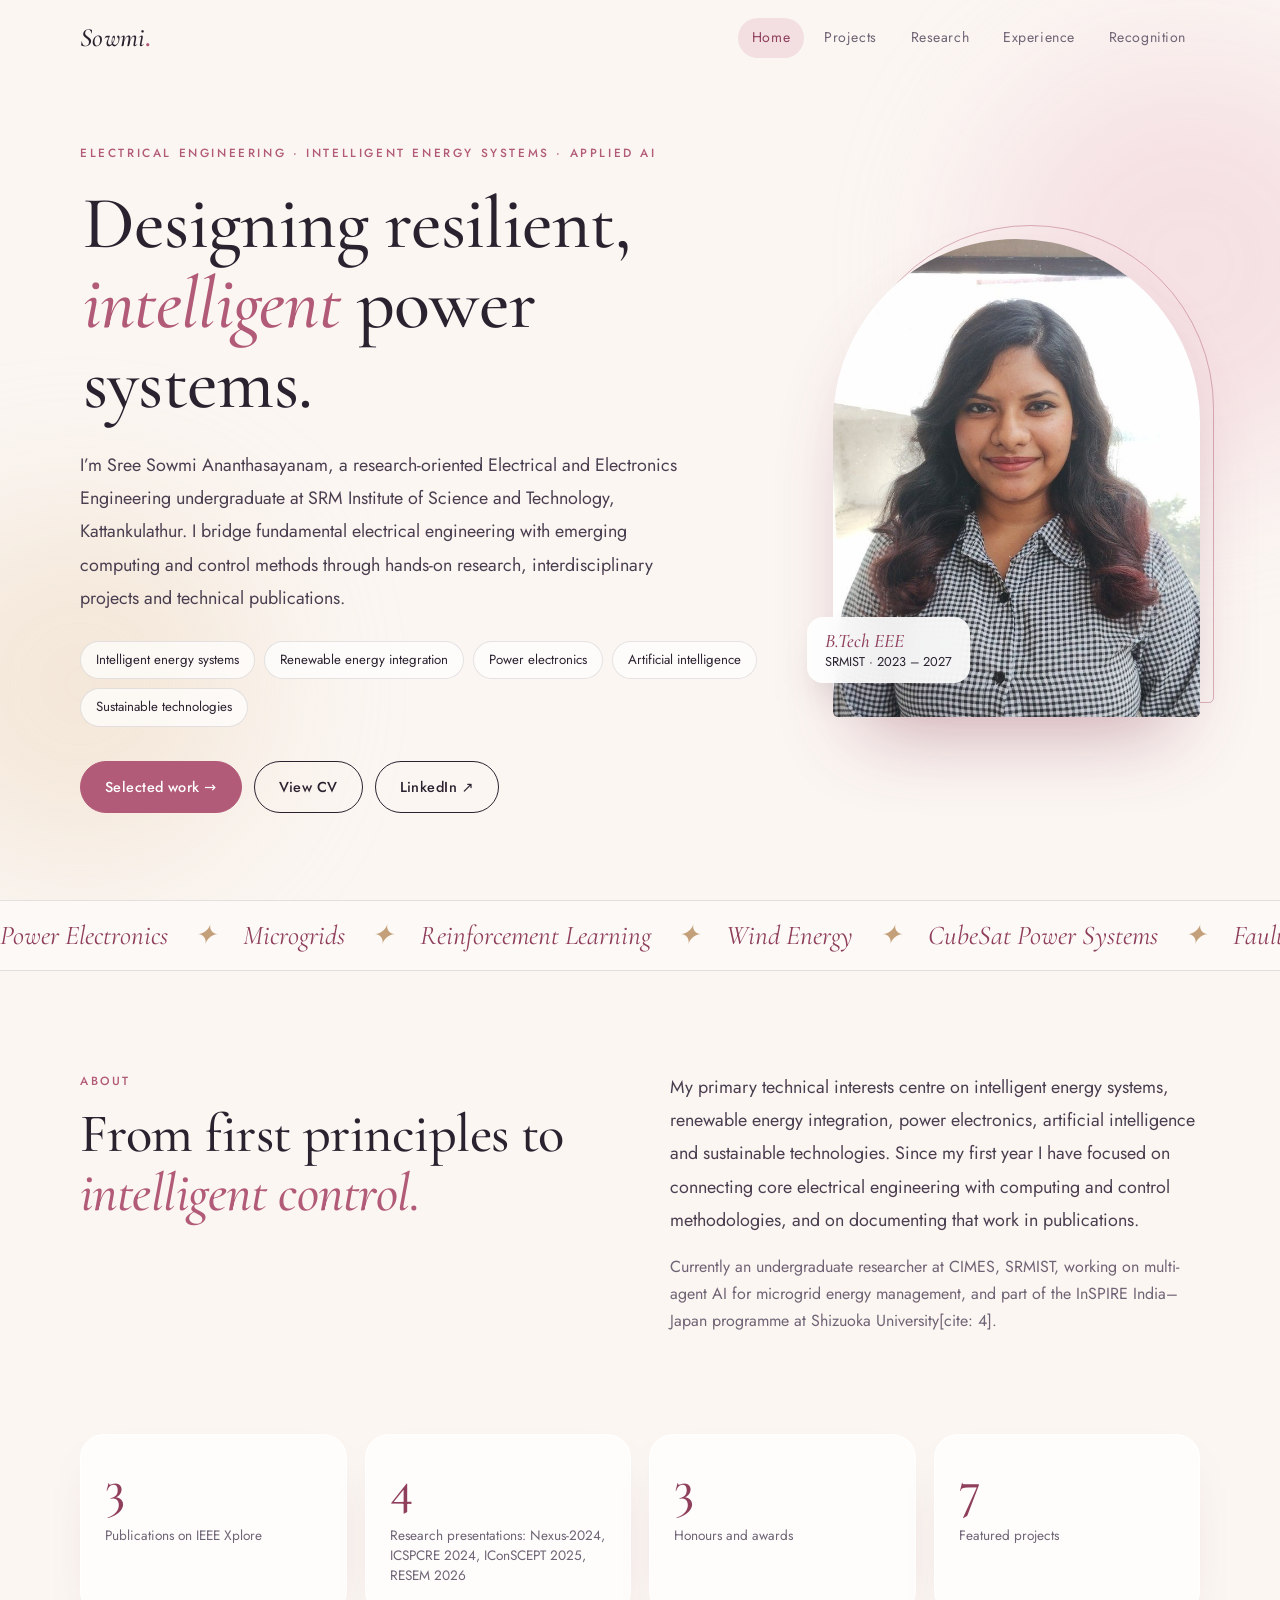
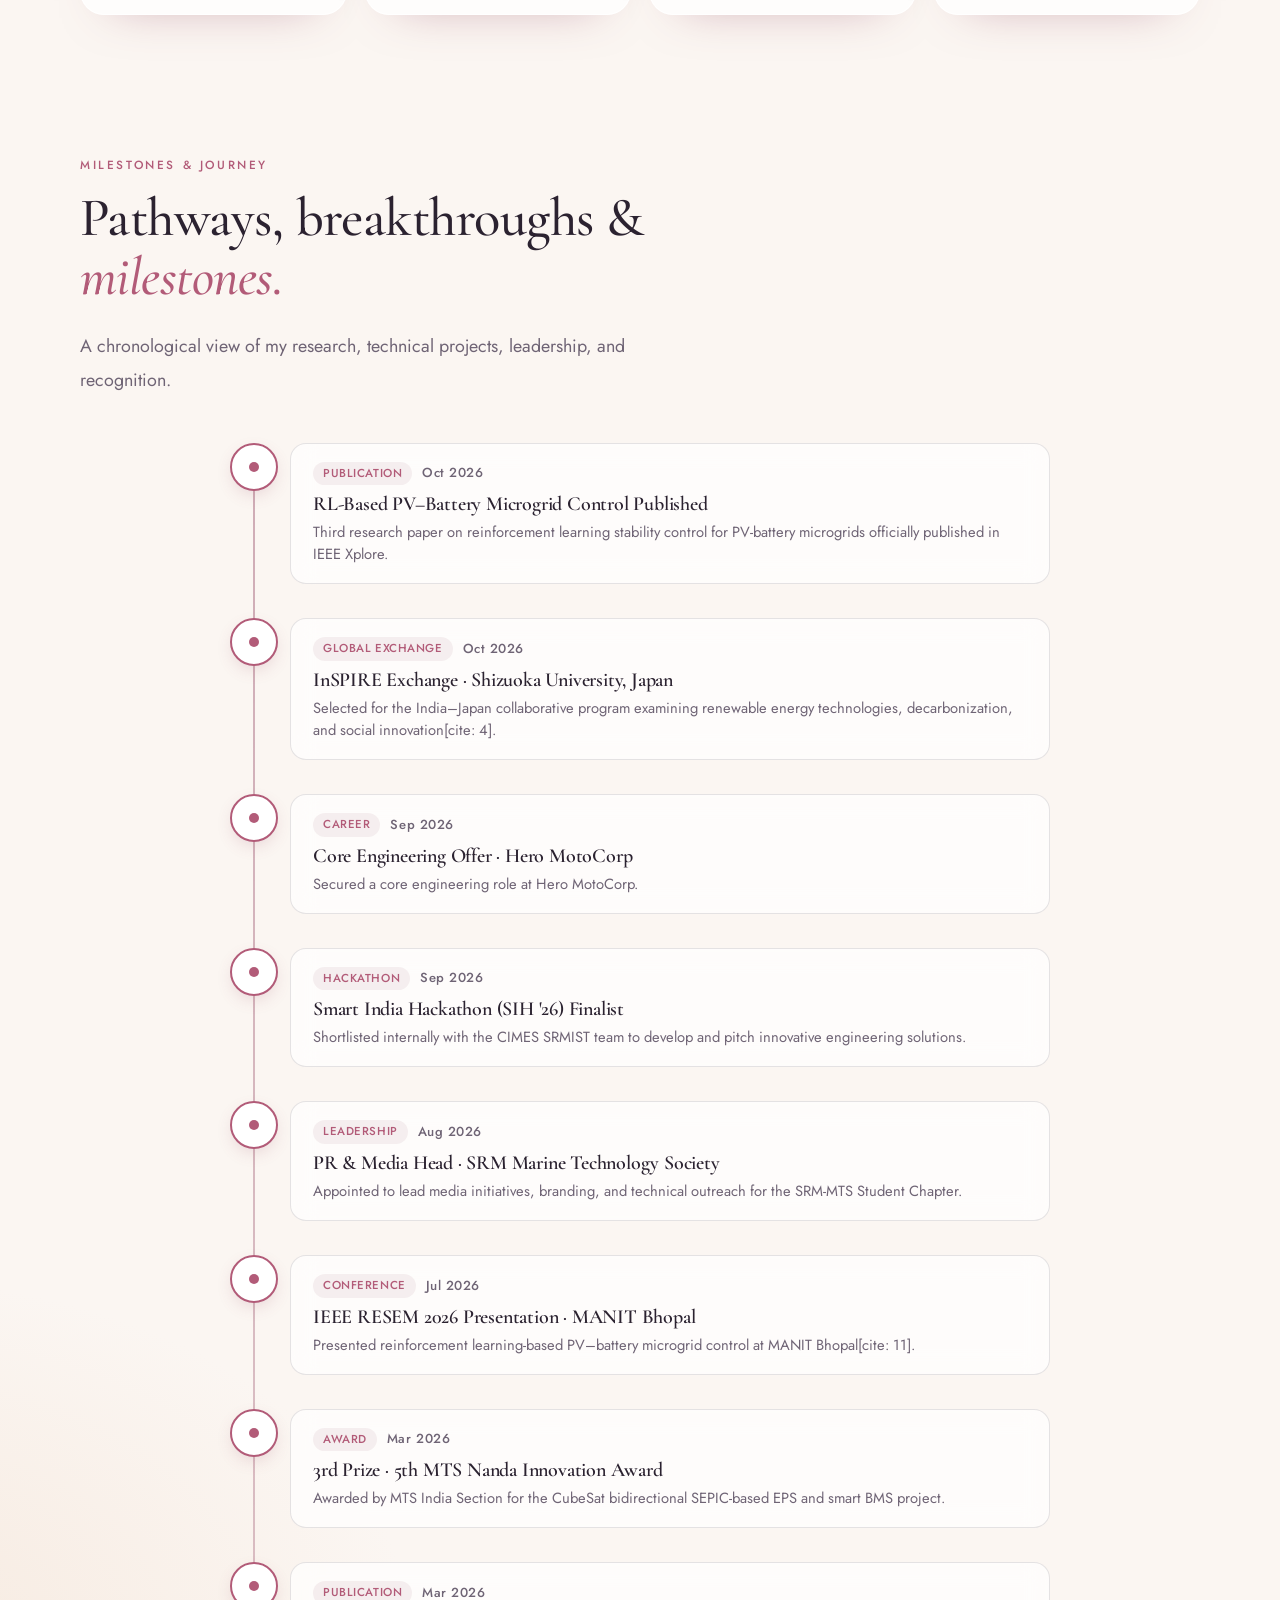
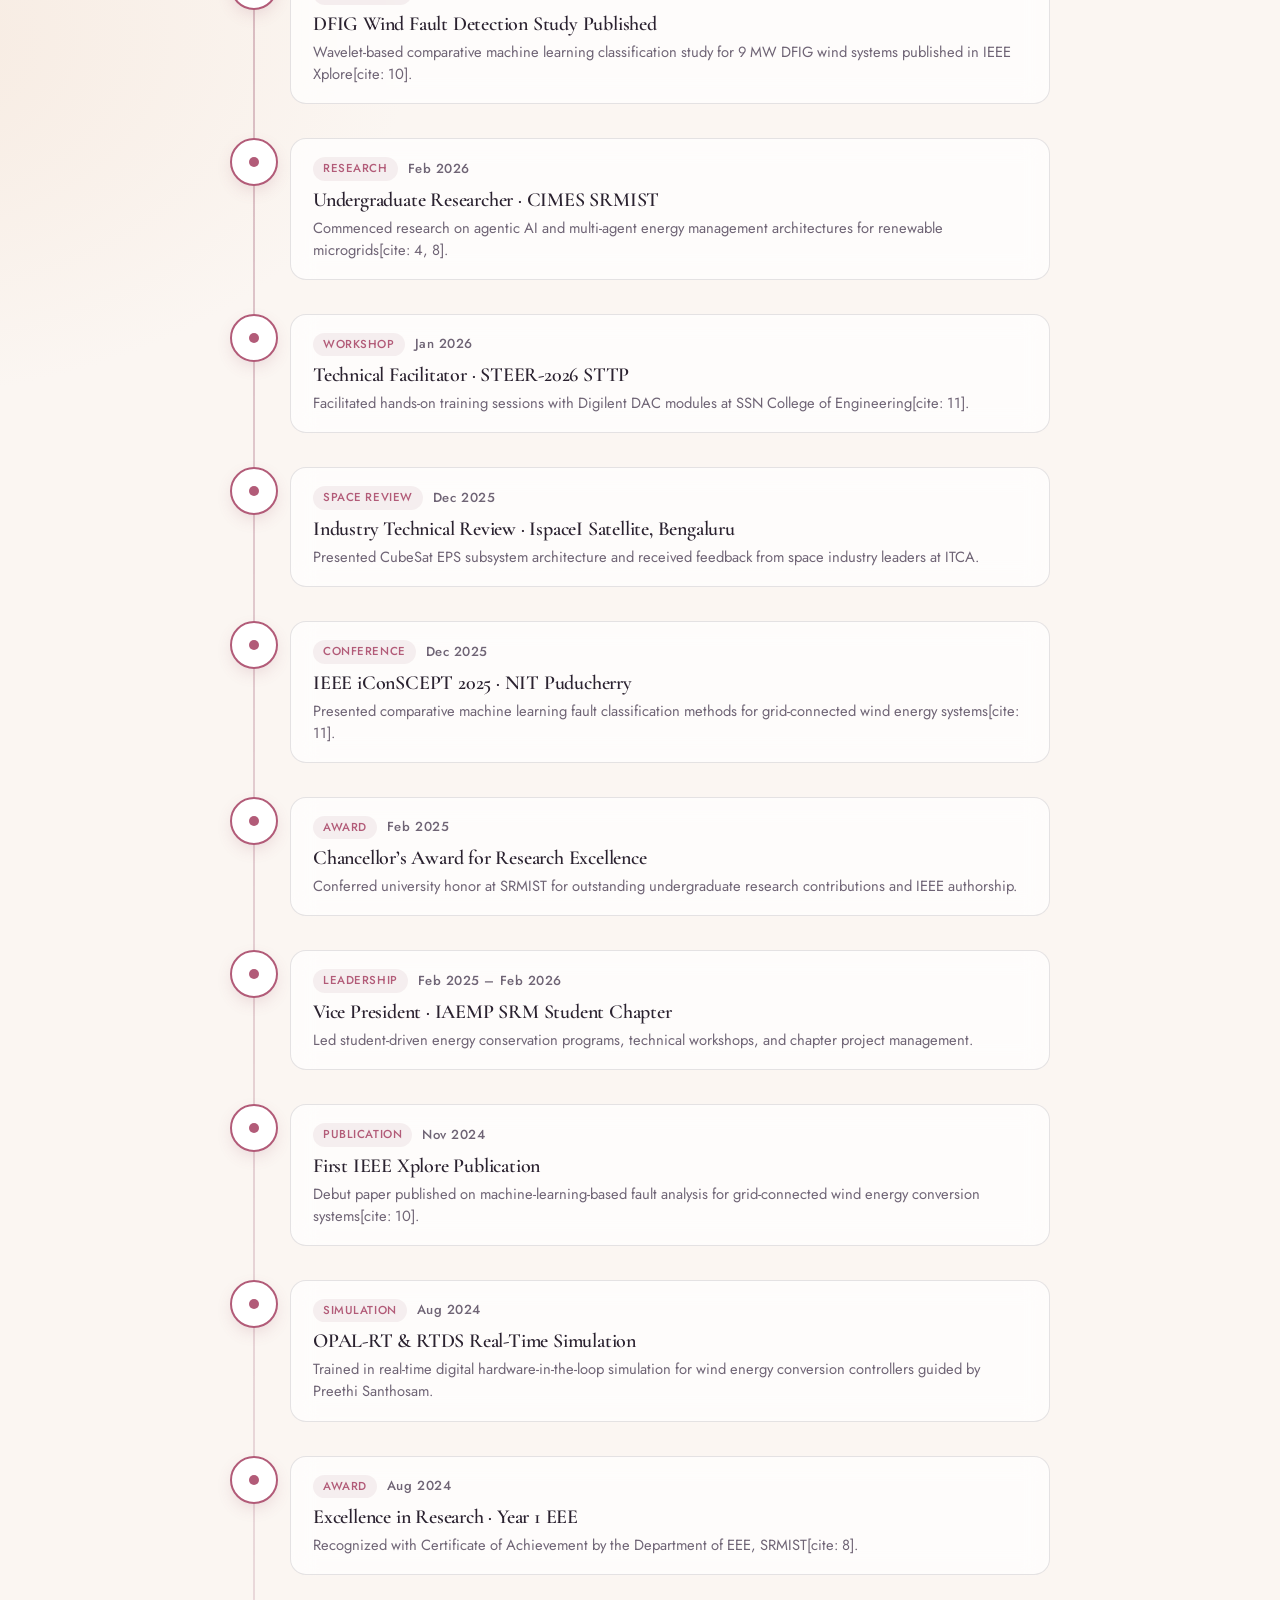
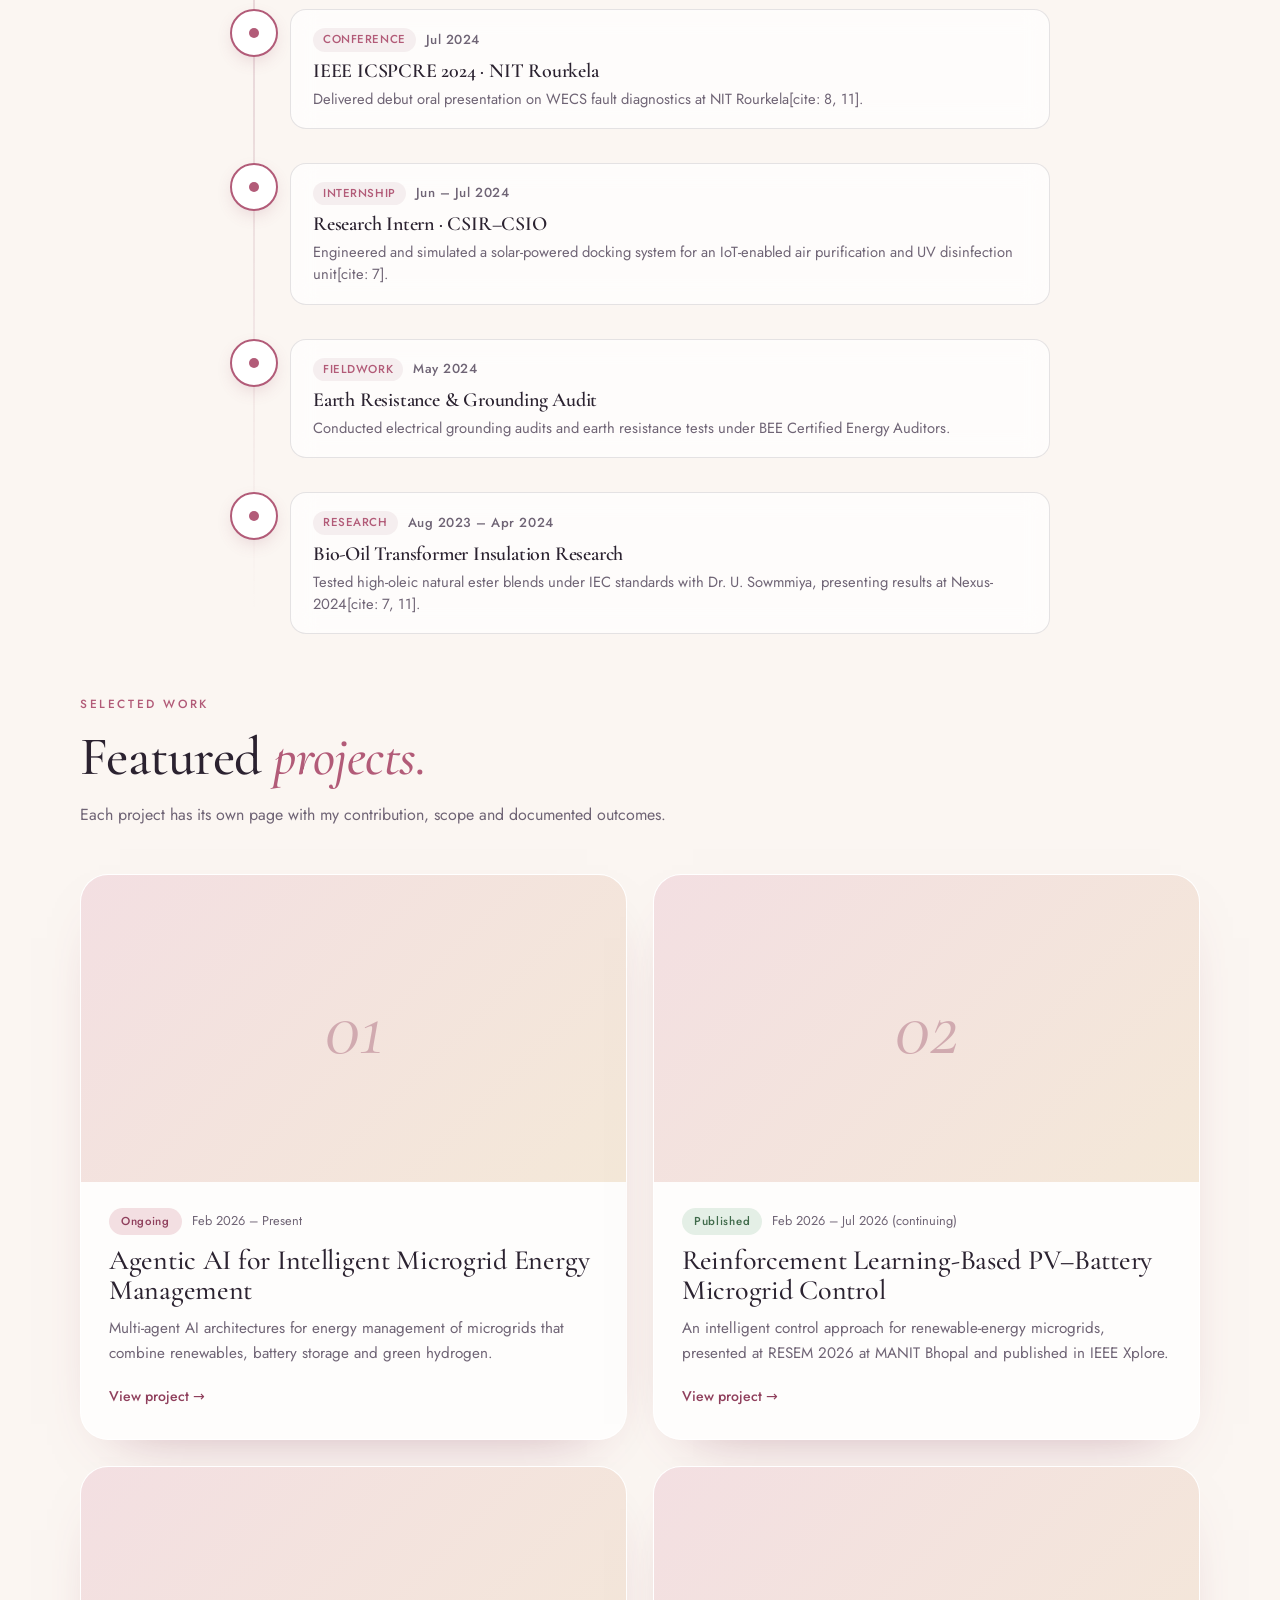
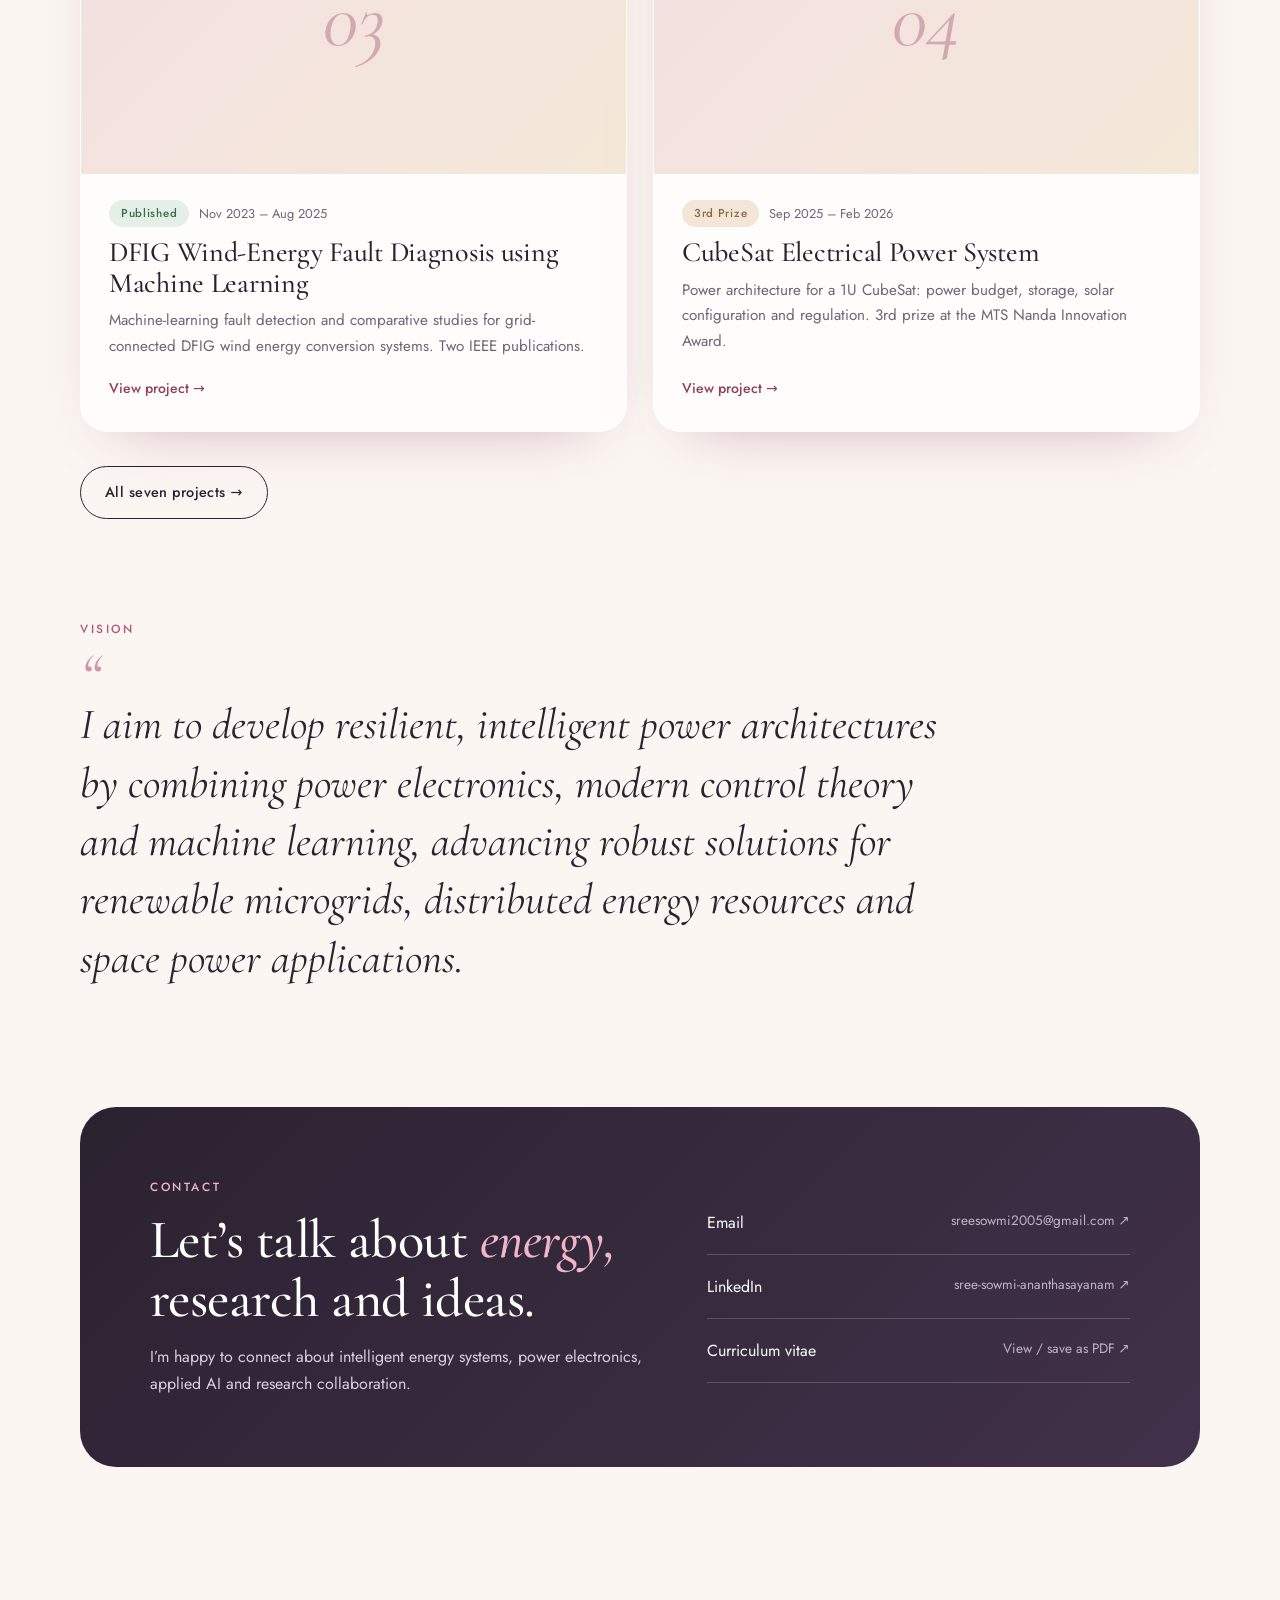
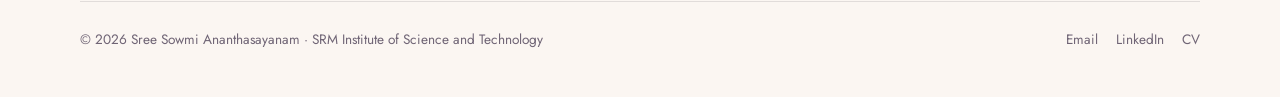
==== index.html @ de50b350 "Enhance index.html with updates and new section Updated the number of publications and added citatio" ====
<!DOCTYPE html>
<html lang="en">
<head>
<meta charset="UTF-8">
<meta name="viewport" content="width=device-width, initial-scale=1, viewport-fit=cover">
<title>Sree Sowmi Ananthasayanam | Electrical Engineering · Intelligent Energy Systems · Applied AI</title>
<meta name="description" content="Sree Sowmi Ananthasayanam — EEE undergraduate at SRMIST researching intelligent energy systems, power electronics, renewable microgrids and applied AI.">
<meta property="og:title" content="Sree Sowmi Ananthasayanam | Electrical Engineering · Intelligent Energy Systems · Applied AI">
<meta property="og:description" content="Sree Sowmi Ananthasayanam — EEE undergraduate at SRMIST researching intelligent energy systems, power electronics, renewable microgrids and applied AI.">
<meta property="og:type" content="website">
<meta name="theme-color" content="#fbf6f2">
<link rel="icon" href="data:image/svg+xml,%3Csvg xmlns='http://www.w3.org/2000/svg' viewBox='0 0 64 64'%3E%3Crect width='64' height='64' rx='32' fill='%23f3dfe2'/%3E%3Ctext x='32' y='43' font-family='Georgia,serif' font-style='italic' font-size='30' text-anchor='middle' fill='%238f3f5c'%3ESS%3C/text%3E%3C/svg%3E">
<link rel="preconnect" href="https://fonts.googleapis.com"><link rel="preconnect" href="https://fonts.gstatic.com" crossorigin>
<link rel="stylesheet" href="https://fonts.googleapis.com/css2?family=Cormorant+Garamond:ital,wght@0,400;0,500;0,600;1,400;1,500&family=Jost:wght@300;400;500&display=swap">
<link rel="stylesheet" href="assets/style.css">
<script>document.documentElement.classList.add('js');setTimeout(function(){document.documentElement.classList.add('ready')},2000);</script>
</head>
<body>
<a class="skip" href="#main">Skip to content</a>
<div class="curtain" aria-hidden="true"><span>S.S</span></div>
<div class="progress" aria-hidden="true"></div>
<div class="blobs" aria-hidden="true"><i></i><i></i></div>
<div class="glow" aria-hidden="true"></div>
<header class="site-header">
  <div class="wrap nav">
    <a class="brand" href="index.html" aria-label="Home">Sowmi<b>.</b></a>
    <button class="menu-btn" aria-expanded="false" aria-controls="menu">Menu</button>
    <nav class="menu" id="menu" aria-label="Main"><a href="index.html" aria-current="page">Home</a><a href="projects.html">Projects</a><a href="research.html">Research</a><a href="experience.html">Experience</a><a href="recognition.html">Recognition</a></nav>
  </div>
</header>
<main id="main">

<div class="wrap hero">
 <div>
  <div class="eyebrow reveal">Electrical Engineering · Intelligent Energy Systems · Applied AI</div>
  <h1 data-split>Designing resilient, <em>intelligent</em> power systems.</h1>
  <p class="lead reveal" style="--d:.9s">I’m Sree Sowmi Ananthasayanam, a research-oriented Electrical and Electronics Engineering undergraduate at SRM Institute of Science and Technology, Kattankulathur. I bridge fundamental electrical engineering with emerging computing and control methods through hands-on research, interdisciplinary projects and technical publications.</p>
  <div class="chips reveal" style="--d:1.05s"><span class="chip">Intelligent energy systems</span><span class="chip">Renewable energy integration</span><span class="chip">Power electronics</span><span class="chip">Artificial intelligence</span><span class="chip">Sustainable technologies</span></div>
  <div class="actions reveal" style="--d:1.2s">
   <a class="btn primary magnetic" href="projects.html">Selected work →</a>
   <a class="btn magnetic" href="cv.html">View CV</a>
   <a class="btn magnetic" href="https://www.linkedin.com/in/sree-sowmi-ananthasayanam" target="_blank" rel="noopener noreferrer">LinkedIn ↗</a>
  </div>
 </div>
 <div class="portrait-wrap reveal" style="--d:.5s">
  <div data-parallax="-0.04">
   <div class="portrait"><img src="images/profile.jpg" width="720" height="900" alt="Portrait of Sree Sowmi Ananthasayanam" onerror="this.style.display='none';this.nextElementSibling.style.display='grid'"><div class="fallback" aria-hidden="true">S.S</div></div>
   <div class="badge"><b>B.Tech EEE</b>SRMIST · 2023 – 2027</div>
  </div>
 </div>
</div>
<div class="marquee" aria-hidden="true"><div>Power Electronics<span>✦</span>Microgrids<span>✦</span>Reinforcement Learning<span>✦</span>Wind Energy<span>✦</span>CubeSat Power Systems<span>✦</span>Fault Diagnosis<span>✦</span>Renewable Integration<span>✦</span>Applied AI<span>✦</span>Power Electronics<span>✦</span>Microgrids<span>✦</span>Reinforcement Learning<span>✦</span>Wind Energy<span>✦</span>CubeSat Power Systems<span>✦</span>Fault Diagnosis<span>✦</span>Renewable Integration<span>✦</span>Applied AI<span>✦</span></div></div>

<section id="about"><div class="wrap">
 <div class="split">
  <div class="sec-head reveal" style="margin:0"><div class="eyebrow">About</div><h2>From first principles to <em>intelligent control.</em></h2></div>
  <div class="reveal" style="--d:.15s"><p class="lead" style="max-width:none">My primary technical interests centre on intelligent energy systems, renewable energy integration, power electronics, artificial intelligence and sustainable technologies. Since my first year I have focused on connecting core electrical engineering with computing and control methodologies, and on documenting that work in publications.</p>
  <p class="muted" style="margin-top:16px">Currently an undergraduate researcher at CIMES, SRMIST, working on multi-agent AI for microgrid energy management, and part of the InSPIRE India–Japan programme at Shizuoka University[cite: 4].</p></div>
 </div>
</div></section>

<section style="padding-top:0"><div class="wrap"><div class="stats reveal-group">
 <div class="stat reveal"><b data-count="3">3</b><span>Publications on IEEE Xplore</span></div>
 <div class="stat reveal"><b data-count="4">4</b><span>Research presentations: Nexus-2024, ICSPCRE 2024, IConSCEPT 2025, RESEM 2026</span></div>
 <div class="stat reveal"><b data-count="3">3</b><span>Honours and awards</span></div>
 <div class="stat reveal"><b data-count="7">7</b><span>Featured projects</span></div>
</div></div></section>

<!-- Journey Timeline Section -->
<section style="padding-top:40px; padding-bottom:60px;">
  <div class="wrap">
    <div class="sec-head reveal">
      <div class="eyebrow">Milestones &amp; Journey</div>
      <h2>Pathways, breakthroughs &amp; <em>milestones.</em></h2>
      <p class="lead" style="margin-top:10px; max-width:620px;">A chronological view of my research, technical projects, leadership, and recognition.</p>
    </div>

    <div class="timeline-stream reveal-group">

      <!-- Oct 2026 -->
      <div class="t-node reveal">
        <div class="t-bubble" aria-label="Milestone visual"><div class="t-dot"></div></div>
        <div class="t-card">
          <div class="t-top"><span class="t-tag">Publication</span><span class="t-date">Oct 2026</span></div>
          <h3 class="t-title">RL-Based PV–Battery Microgrid Control Published</h3>
          <p class="t-desc">Third research paper on reinforcement learning stability control for PV-battery microgrids officially published in IEEE Xplore.</p>
        </div>
      </div>

      <!-- Oct 2026 -->
      <div class="t-node reveal">
        <div class="t-bubble" aria-label="Milestone visual"><div class="t-dot"></div></div>
        <div class="t-card">
          <div class="t-top"><span class="t-tag">Global Exchange</span><span class="t-date">Oct 2026</span></div>
          <h3 class="t-title">InSPIRE Exchange · Shizuoka University, Japan</h3>
          <p class="t-desc">Selected for the India–Japan collaborative program examining renewable energy technologies, decarbonization, and social innovation[cite: 4].</p>
        </div>
      </div>

      <!-- Sep 2026 -->
      <div class="t-node reveal">
        <div class="t-bubble" aria-label="Milestone visual"><div class="t-dot"></div></div>
        <div class="t-card">
          <div class="t-top"><span class="t-tag">Career</span><span class="t-date">Sep 2026</span></div>
          <h3 class="t-title">Core Engineering Offer · Hero MotoCorp</h3>
          <p class="t-desc">Secured a core engineering role at Hero MotoCorp.</p>
        </div>
      </div>

      <!-- Sep 2026 -->
      <div class="t-node reveal">
        <div class="t-bubble" aria-label="Milestone visual"><div class="t-dot"></div></div>
        <div class="t-card">
          <div class="t-top"><span class="t-tag">Hackathon</span><span class="t-date">Sep 2026</span></div>
          <h3 class="t-title">Smart India Hackathon (SIH '26) Finalist</h3>
          <p class="t-desc">Shortlisted internally with the CIMES SRMIST team to develop and pitch innovative engineering solutions.</p>
        </div>
      </div>

      <!-- Aug 2026 -->
      <div class="t-node reveal">
        <div class="t-bubble" aria-label="Milestone visual"><div class="t-dot"></div></div>
        <div class="t-card">
          <div class="t-top"><span class="t-tag">Leadership</span><span class="t-date">Aug 2026</span></div>
          <h3 class="t-title">PR &amp; Media Head · SRM Marine Technology Society</h3>
          <p class="t-desc">Appointed to lead media initiatives, branding, and technical outreach for the SRM-MTS Student Chapter.</p>
        </div>
      </div>

      <!-- Jul 2026 -->
      <div class="t-node reveal">
        <div class="t-bubble" aria-label="Milestone visual"><div class="t-dot"></div></div>
        <div class="t-card">
          <div class="t-top"><span class="t-tag">Conference</span><span class="t-date">Jul 2026</span></div>
          <h3 class="t-title">IEEE RESEM 2026 Presentation · MANIT Bhopal</h3>
          <p class="t-desc">Presented reinforcement learning-based PV–battery microgrid control at MANIT Bhopal[cite: 11].</p>
        </div>
      </div>

      <!-- Mar 2026 -->
      <div class="t-node reveal">
        <div class="t-bubble" aria-label="Milestone visual"><div class="t-dot"></div></div>
        <div class="t-card">
          <div class="t-top"><span class="t-tag">Award</span><span class="t-date">Mar 2026</span></div>
          <h3 class="t-title">3rd Prize · 5th MTS Nanda Innovation Award</h3>
          <p class="t-desc">Awarded by MTS India Section for the CubeSat bidirectional SEPIC-based EPS and smart BMS project.</p>
        </div>
      </div>

      <!-- Mar 2026 -->
      <div class="t-node reveal">
        <div class="t-bubble" aria-label="Milestone visual"><div class="t-dot"></div></div>
        <div class="t-card">
          <div class="t-top"><span class="t-tag">Publication</span><span class="t-date">Mar 2026</span></div>
          <h3 class="t-title">DFIG Wind Fault Detection Study Published</h3>
          <p class="t-desc">Wavelet-based comparative machine learning classification study for 9 MW DFIG wind systems published in IEEE Xplore[cite: 10].</p>
        </div>
      </div>

      <!-- Feb 2026 -->
      <div class="t-node reveal">
        <div class="t-bubble" aria-label="Milestone visual"><div class="t-dot"></div></div>
        <div class="t-card">
          <div class="t-top"><span class="t-tag">Research</span><span class="t-date">Feb 2026</span></div>
          <h3 class="t-title">Undergraduate Researcher · CIMES SRMIST</h3>
          <p class="t-desc">Commenced research on agentic AI and multi-agent energy management architectures for renewable microgrids[cite: 4, 8].</p>
        </div>
      </div>

      <!-- Jan 2026 -->
      <div class="t-node reveal">
        <div class="t-bubble" aria-label="Milestone visual"><div class="t-dot"></div></div>
        <div class="t-card">
          <div class="t-top"><span class="t-tag">Workshop</span><span class="t-date">Jan 2026</span></div>
          <h3 class="t-title">Technical Facilitator · STEER-2026 STTP</h3>
          <p class="t-desc">Facilitated hands-on training sessions with Digilent DAC modules at SSN College of Engineering[cite: 11].</p>
        </div>
      </div>

      <!-- Dec 2025 -->
      <div class="t-node reveal">
        <div class="t-bubble" aria-label="Milestone visual"><div class="t-dot"></div></div>
        <div class="t-card">
          <div class="t-top"><span class="t-tag">Space Review</span><span class="t-date">Dec 2025</span></div>
          <h3 class="t-title">Industry Technical Review · IspaceI Satellite, Bengaluru</h3>
          <p class="t-desc">Presented CubeSat EPS subsystem architecture and received feedback from space industry leaders at ITCA.</p>
        </div>
      </div>

      <!-- Dec 2025 -->
      <div class="t-node reveal">
        <div class="t-bubble" aria-label="Milestone visual"><div class="t-dot"></div></div>
        <div class="t-card">
          <div class="t-top"><span class="t-tag">Conference</span><span class="t-date">Dec 2025</span></div>
          <h3 class="t-title">IEEE iConSCEPT 2025 · NIT Puducherry</h3>
          <p class="t-desc">Presented comparative machine learning fault classification methods for grid-connected wind energy systems[cite: 11].</p>
        </div>
      </div>

      <!-- Feb 2025 -->
      <div class="t-node reveal">
        <div class="t-bubble" aria-label="Milestone visual"><div class="t-dot"></div></div>
        <div class="t-card">
          <div class="t-top"><span class="t-tag">Award</span><span class="t-date">Feb 2025</span></div>
          <h3 class="t-title">Chancellor’s Award for Research Excellence</h3>
          <p class="t-desc">Conferred university honor at SRMIST for outstanding undergraduate research contributions and IEEE authorship.</p>
        </div>
      </div>

      <!-- Feb 2025 -->
      <div class="t-node reveal">
        <div class="t-bubble" aria-label="Milestone visual"><div class="t-dot"></div></div>
        <div class="t-card">
          <div class="t-top"><span class="t-tag">Leadership</span><span class="t-date">Feb 2025 – Feb 2026</span></div>
          <h3 class="t-title">Vice President · IAEMP SRM Student Chapter</h3>
          <p class="t-desc">Led student-driven energy conservation programs, technical workshops, and chapter project management.</p>
        </div>
      </div>

      <!-- Nov 2024 -->
      <div class="t-node reveal">
        <div class="t-bubble" aria-label="Milestone visual"><div class="t-dot"></div></div>
        <div class="t-card">
          <div class="t-top"><span class="t-tag">Publication</span><span class="t-date">Nov 2024</span></div>
          <h3 class="t-title">First IEEE Xplore Publication</h3>
          <p class="t-desc">Debut paper published on machine-learning-based fault analysis for grid-connected wind energy conversion systems[cite: 10].</p>
        </div>
      </div>

      <!-- Aug 2024 -->
      <div class="t-node reveal">
        <div class="t-bubble" aria-label="Milestone visual"><div class="t-dot"></div></div>
        <div class="t-card">
          <div class="t-top"><span class="t-tag">Simulation</span><span class="t-date">Aug 2024</span></div>
          <h3 class="t-title">OPAL-RT &amp; RTDS Real-Time Simulation</h3>
          <p class="t-desc">Trained in real-time digital hardware-in-the-loop simulation for wind energy conversion controllers guided by Preethi Santhosam.</p>
        </div>
      </div>

      <!-- Aug 2024 -->
      <div class="t-node reveal">
        <div class="t-bubble" aria-label="Milestone visual"><div class="t-dot"></div></div>
        <div class="t-card">
          <div class="t-top"><span class="t-tag">Award</span><span class="t-date">Aug 2024</span></div>
          <h3 class="t-title">Excellence in Research · Year 1 EEE</h3>
          <p class="t-desc">Recognized with Certificate of Achievement by the Department of EEE, SRMIST[cite: 8].</p>
        </div>
      </div>

      <!-- Jul 2024 -->
      <div class="t-node reveal">
        <div class="t-bubble" aria-label="Milestone visual"><div class="t-dot"></div></div>
        <div class="t-card">
          <div class="t-top"><span class="t-tag">Conference</span><span class="t-date">Jul 2024</span></div>
          <h3 class="t-title">IEEE ICSPCRE 2024 · NIT Rourkela</h3>
          <p class="t-desc">Delivered debut oral presentation on WECS fault diagnostics at NIT Rourkela[cite: 8, 11].</p>
        </div>
      </div>

      <!-- Jun - Jul 2024 -->
      <div class="t-node reveal">
        <div class="t-bubble" aria-label="Milestone visual"><div class="t-dot"></div></div>
        <div class="t-card">
          <div class="t-top"><span class="t-tag">Internship</span><span class="t-date">Jun – Jul 2024</span></div>
          <h3 class="t-title">Research Intern · CSIR–CSIO</h3>
          <p class="t-desc">Engineered and simulated a solar-powered docking system for an IoT-enabled air purification and UV disinfection unit[cite: 7].</p>
        </div>
      </div>

      <!-- May 2024 -->
      <div class="t-node reveal">
        <div class="t-bubble" aria-label="Milestone visual"><div class="t-dot"></div></div>
        <div class="t-card">
          <div class="t-top"><span class="t-tag">Fieldwork</span><span class="t-date">May 2024</span></div>
          <h3 class="t-title">Earth Resistance &amp; Grounding Audit</h3>
          <p class="t-desc">Conducted electrical grounding audits and earth resistance tests under BEE Certified Energy Auditors.</p>
        </div>
      </div>

      <!-- Aug 2023 -->
      <div class="t-node reveal">
        <div class="t-bubble" aria-label="Milestone visual"><div class="t-dot"></div></div>
        <div class="t-card">
          <div class="t-top"><span class="t-tag">Research</span><span class="t-date">Aug 2023 – Apr 2024</span></div>
          <h3 class="t-title">Bio-Oil Transformer Insulation Research</h3>
          <p class="t-desc">Tested high-oleic natural ester blends under IEC standards with Dr. U. Sowmmiya, presenting results at Nexus-2024[cite: 7, 11].</p>
        </div>
      </div>

    </div>
  </div>
</section>

<section style="padding-top:0"><div class="wrap">
 <div class="sec-head reveal"><div class="eyebrow">Selected work</div><h2>Featured <em>projects.</em></h2><p>Each project has its own page with my contribution, scope and documented outcomes.</p></div>
 <div class="pgrid reveal-group"><div class="reveal"><a class="pcard tilt" href="project-agentic-microgrid.html">
<div class="pthumb" data-thumb="agentic-microgrid"><span class="pnum">01</span></div>
<div class="pbody"><div class="pmeta"><span class="tag ">Ongoing</span><span>Feb 2026 – Present</span></div>
<h3>Agentic AI for Intelligent Microgrid Energy Management</h3><p>Multi-agent AI architectures for energy management of microgrids that combine renewables, battery storage and green hydrogen.</p><span class="more">View project →</span></div></a></div><div class="reveal"><a class="pcard tilt" href="project-rl-microgrid.html">
<div class="pthumb" data-thumb="rl-microgrid"><span class="pnum">02</span></div>
<div class="pbody"><div class="pmeta"><span class="tag ok">Published</span><span>Feb 2026 – Jul 2026 (continuing)</span></div>
<h3>Reinforcement Learning-Based PV–Battery Microgrid Control</h3><p>An intelligent control approach for renewable-energy microgrids, presented at RESEM 2026 at MANIT Bhopal and published in IEEE Xplore.</p><span class="more">View project →</span></div></a></div><div class="reveal"><a class="pcard tilt" href="project-dfig-fault-detection.html">
<div class="pthumb" data-thumb="dfig-fault-detection"><span class="pnum">03</span></div>
<div class="pbody"><div class="pmeta"><span class="tag ok">Published</span><span>Nov 2023 – Aug 2025</span></div>
<h3>DFIG Wind-Energy Fault Diagnosis using Machine Learning</h3><p>Machine-learning fault detection and comparative studies for grid-connected DFIG wind energy conversion systems. Two IEEE publications.</p><span class="more">View project →</span></div></a></div><div class="reveal"><a class="pcard tilt" href="project-cubesat-eps.html">
<div class="pthumb" data-thumb="cubesat-eps"><span class="pnum">04</span></div>
<div class="pbody"><div class="pmeta"><span class="tag gold">3rd Prize</span><span>Sep 2025 – Feb 2026</span></div>
<h3>CubeSat Electrical Power System</h3><p>Power architecture for a 1U CubeSat: power budget, storage, solar configuration and regulation. 3rd prize at the MTS Nanda Innovation Award.</p><span class="more">View project →</span></div></a></div></div>
 <div class="actions reveal"><a class="btn magnetic" href="projects.html">All seven projects →</a></div>
</div></section>

<section style="padding-top:0"><div class="wrap">
 <div class="eyebrow reveal" style="margin-bottom:18px">Vision</div>
 <p class="pull reveal">I aim to develop resilient, intelligent power architectures by combining power electronics, modern control theory and machine learning, advancing robust solutions for renewable microgrids, distributed energy resources and space power applications.</p>
</div></section>
<section id="contact" style="padding-top:20px"><div class="wrap"><div class="contact reveal">
<div><div class="eyebrow">Contact</div><h2 style="margin-top:14px">Let’s talk about <em>energy,</em> research and ideas.</h2><p>I’m happy to connect about intelligent energy systems, power electronics, applied AI and research collaboration.</p></div>
<div class="clinks"><a href="mailto:sreesowmi2005@gmail.com">Email <small>sreesowmi2005@gmail.com ↗</small></a><a href="https://www.linkedin.com/in/sree-sowmi-ananthasayanam" target="_blank" rel="noopener noreferrer">LinkedIn <small>sree-sowmi-ananthasayanam ↗</small></a><a href="cv.html">Curriculum vitae <small>View / save as PDF ↗</small></a></div>
</div></div></section>

</main>
<footer><div class="wrap"><span>© <span data-year>2026</span> Sree Sowmi Ananthasayanam · SRM Institute of Science and Technology</span><span><a href="mailto:sreesowmi2005@gmail.com">Email</a><a href="https://www.linkedin.com/in/sree-sowmi-ananthasayanam" target="_blank" rel="noopener noreferrer">LinkedIn</a><a href="cv.html">CV</a></span></div></footer>
<script src="assets/main.js" defer></script>
</body>
</html>
---- assets/style.css ----
/* Sree Sowmi Ananthasayanam — portfolio styles */
:root{
  --bg:#fbf6f2; --bg2:#f5e9e6; --ink:#2b2230; --muted:#6f6475; --rose:#b25b78; --rose-d:#8f3f5c;
  --blush:#f3dfe2; --gold:#c4a07a; --line:rgba(43,34,48,.12); --card:rgba(255,255,255,.74);
  --serif:"Cormorant Garamond",Georgia,"Times New Roman",serif;
  --sans:"Jost",ui-sans-serif,system-ui,-apple-system,"Segoe UI",sans-serif;
  --ease:cubic-bezier(.22,.8,.24,1);
}
*{box-sizing:border-box}
html{-webkit-text-size-adjust:100%}
html:not(.smooth){scroll-behavior:smooth}
html{scroll-padding-top:96px}
body{margin:0;background:var(--bg);color:var(--ink);font-family:var(--sans);font-weight:400;line-height:1.7;overflow-x:hidden;
  background-image:radial-gradient(1000px 600px at 90% -10%,rgba(243,223,226,.9),transparent 60%),radial-gradient(900px 600px at -10% 40%,rgba(246,233,222,.9),transparent 60%)}
img{max-width:100%;display:block}
a{color:inherit;text-decoration:none}
a:hover{color:var(--rose)}
:focus-visible{outline:2px solid var(--rose);outline-offset:3px;border-radius:4px}
::selection{background:var(--blush);color:var(--rose-d)}
.skip{position:absolute;left:-999px;top:8px;background:var(--ink);color:#fff;padding:8px 14px;z-index:100;border-radius:6px}
.skip:focus{left:8px;color:#fff}
.wrap{width:min(1120px,calc(100% - 48px));margin:0 auto;position:relative;z-index:2}

/* ambient layers */
.blobs{position:fixed;inset:0;z-index:0;pointer-events:none;overflow:hidden}
.blobs i{position:absolute;border-radius:50%;filter:blur(70px);opacity:.55;will-change:transform}
.blobs i:nth-child(1){width:420px;height:420px;background:#f1cfd8;top:6%;right:-120px}
.blobs i:nth-child(2){width:360px;height:360px;background:#efdcc6;bottom:4%;left:-100px}
.glow{position:fixed;left:0;top:0;width:420px;height:420px;margin:-210px 0 0 -210px;border-radius:50%;pointer-events:none;z-index:1;
  background:radial-gradient(circle,rgba(178,91,120,.13),transparent 65%);opacity:0;transition:opacity .6s;will-change:transform}
html.pointer .glow{opacity:1}
.progress{position:fixed;left:0;top:0;height:3px;width:100%;background:linear-gradient(90deg,var(--rose),var(--gold));transform:scaleX(0);transform-origin:left;z-index:60}
.curtain{position:fixed;inset:0;z-index:200;background:var(--blush);display:grid;place-items:center;opacity:0;pointer-events:none;transition:opacity .6s var(--ease)}
.curtain span{font:italic 500 3rem var(--serif);color:var(--rose-d);letter-spacing:.04em}
html.js:not(.ready) .curtain,html.leaving .curtain{opacity:1;pointer-events:all}

/* header */
.site-header{position:fixed;top:0;left:0;right:0;z-index:50;transition:transform .6s var(--ease),background .4s,box-shadow .4s}
.site-header.solid{background:rgba(251,246,242,.82);backdrop-filter:blur(16px);box-shadow:0 1px 0 var(--line)}
.site-header.hide{transform:translateY(-100%)}
.nav{height:76px;display:flex;align-items:center;justify-content:space-between;gap:24px}
.brand{font:italic 500 1.65rem var(--serif);letter-spacing:.01em}
.brand b{font-style:normal;color:var(--rose)}
.menu{display:flex;gap:6px}
.menu a{position:relative;padding:8px 14px;font-size:.88rem;letter-spacing:.04em;color:var(--muted);border-radius:999px;transition:color .3s,background .3s}
.menu a:hover{color:var(--rose-d);background:rgba(243,223,226,.6)}
.menu a[aria-current="page"]{color:var(--rose-d);background:var(--blush)}
.menu-btn{display:none;background:none;border:1px solid var(--line);border-radius:999px;padding:8px 16px;font:inherit;font-size:.85rem;color:var(--ink);cursor:pointer}

main{position:relative;z-index:2;padding-top:76px}

/* type */
.eyebrow{font-size:.74rem;letter-spacing:.22em;text-transform:uppercase;color:var(--rose);font-weight:500}
h1,h2,h3{font-family:var(--serif);font-weight:500;line-height:1.08;letter-spacing:-.01em;margin:0}
h1{font-size:clamp(2.7rem,5.8vw,4.8rem);word-spacing:-.07em}
h2{font-size:clamp(2.1rem,4.4vw,3.4rem)}
h3{font-size:1.6rem}
em{font-style:italic;color:var(--rose)}
p{margin:0}
.lead{font-size:1.12rem;color:#4a3f50;max-width:620px;line-height:1.85}
.muted{color:var(--muted)}
.w{display:inline-block;overflow:hidden;vertical-align:bottom;padding:0 .04em .14em;margin-bottom:-.14em}
.w>span{display:inline-block}
html.js .w>span{transform:translateY(112%);transition:transform 1.2s var(--ease);transition-delay:calc(var(--i)*80ms + .45s)}
html.ready .w>span{transform:none}

/* reveal */
html.js .reveal{opacity:0;transform:translateY(34px);transition:opacity 1.1s var(--ease),transform 1.1s var(--ease);transition-delay:var(--d,0s)}
html.js .reveal.in{opacity:1;transform:none}

/* buttons */
.btn{display:inline-flex;align-items:center;gap:8px;padding:13px 24px;border-radius:999px;border:1px solid var(--ink);font-size:.9rem;font-weight:500;letter-spacing:.03em;background:transparent;transition:background .35s,color .35s,border-color .35s,box-shadow .35s;cursor:pointer;font-family:inherit;color:var(--ink)}
.btn:hover{background:var(--ink);color:#fff}
.btn.primary{background:var(--rose);border-color:var(--rose);color:#fff}
.btn.primary:hover{background:var(--rose-d);border-color:var(--rose-d);box-shadow:0 10px 30px -10px rgba(143,63,92,.55)}
.actions{display:flex;flex-wrap:wrap;gap:12px;margin-top:34px}
.chips{display:flex;flex-wrap:wrap;gap:9px}
.chip{padding:7px 15px;border-radius:999px;background:rgba(255,255,255,.7);border:1px solid var(--line);font-size:.83rem;transition:background .3s,border-color .3s,transform .3s}
.chip:hover{background:var(--blush);border-color:rgba(178,91,120,.4);transform:translateY(-2px)}
.tag{display:inline-block;padding:4px 12px;border-radius:999px;background:var(--blush);color:var(--rose-d);font-size:.72rem;letter-spacing:.06em;font-weight:500}
.tag.gold{background:#f3e6d6;color:#8a6a45}
.tag.ok{background:#e4efe6;color:#3f6a4a}

/* hero */
.hero{display:grid;grid-template-columns:minmax(0,1.3fr) minmax(280px,.7fr);gap:70px;align-items:center;min-height:calc(100vh - 76px);padding:50px 0 70px}
.hero h1{margin:20px 0 26px}
.hero .chips{margin-top:26px}
.portrait-wrap{position:relative;justify-self:center;width:min(100%,380px)}
.portrait{position:relative;aspect-ratio:4/5.2;border-radius:999px 999px 28px 28px;overflow:hidden;background:var(--blush);box-shadow:0 40px 80px -30px rgba(143,63,92,.45)}
.portrait img{width:100%;height:100%;object-fit:cover;object-position:center 28%;transform:scale(1.06);transition:transform 1.4s var(--ease)}
.portrait-wrap:hover .portrait img{transform:scale(1.0)}
.portrait-wrap:before{content:"";position:absolute;inset:-14px -14px 14px 14px;border:1px solid var(--rose);border-radius:999px 999px 28px 28px;opacity:.45;transition:transform .8s var(--ease)}
.portrait-wrap:hover:before{transform:translate(-8px,8px)}
.fallback{display:none;position:absolute;inset:0;place-items:center;font:italic 4rem var(--serif);color:var(--rose-d)}
.badge{position:absolute;left:-26px;bottom:34px;background:rgba(255,255,255,.9);backdrop-filter:blur(10px);border-radius:16px;padding:12px 18px;font-size:.8rem;box-shadow:0 18px 40px -20px rgba(43,34,48,.35);line-height:1.4}
.badge b{display:block;font:italic 500 1.2rem var(--serif);color:var(--rose-d)}
.scroll-hint{position:absolute;left:50%;bottom:18px;font-size:.7rem;letter-spacing:.24em;text-transform:uppercase;color:var(--muted);transform:translateX(-50%)}

/* marquee */
.marquee{border-block:1px solid var(--line);overflow:hidden;white-space:nowrap;padding:18px 0;position:relative;z-index:2;background:rgba(255,255,255,.4)}
.marquee div{display:inline-block;animation:slide 38s linear infinite;font:italic 400 1.7rem var(--serif);color:var(--rose-d)}
.marquee span{margin:0 26px;color:var(--gold)}
@keyframes slide{to{transform:translateX(-50%)}}

/* sections */
section{padding:100px 0}
.sec-head{display:flex;flex-direction:column;gap:14px;margin-bottom:46px;max-width:760px}
.sec-head p{color:var(--muted)}
.page-hero{padding:90px 0 40px}
.page-hero h1{margin:16px 0 20px;font-size:clamp(2.6rem,5.6vw,4.6rem)}
.stats{display:grid;grid-template-columns:repeat(4,1fr);gap:18px}
.stat{padding:28px 24px;border-radius:24px;background:var(--card);border:1px solid rgba(255,255,255,.9);box-shadow:0 20px 50px -34px rgba(143,63,92,.5)}
.stat b{display:block;font:500 3.2rem/1 var(--serif);color:var(--rose-d)}
.stat span{display:block;margin-top:10px;font-size:.85rem;color:var(--muted);line-height:1.5}
.pull{font:italic 400 clamp(1.7rem,3.4vw,2.7rem)/1.35 var(--serif);max-width:900px;color:var(--ink)}
.pull:before{content:"“";display:block;font-size:4rem;line-height:.6;color:var(--rose);opacity:.6}
.split{display:grid;grid-template-columns:1fr 1fr;gap:60px;align-items:start}

/* cards */
.card{background:var(--card);border:1px solid rgba(255,255,255,.9);border-radius:26px;padding:30px;box-shadow:0 24px 60px -40px rgba(143,63,92,.5);transition:transform .5s var(--ease),box-shadow .5s}
.card:hover{transform:translateY(-4px);box-shadow:0 30px 70px -36px rgba(143,63,92,.6)}
.card h3{margin:12px 0 10px}
.card p,.card li{color:var(--muted);font-size:.95rem}
.card ul{margin:12px 0 0;padding-left:18px}
.card li{margin:5px 0}
.grid2{display:grid;grid-template-columns:repeat(2,1fr);gap:22px}
.grid3{display:grid;grid-template-columns:repeat(3,1fr);gap:22px}
.mini{font-size:.7rem;letter-spacing:.18em;text-transform:uppercase;color:var(--rose);font-weight:500}
.meta{font-size:.82rem;color:var(--muted)}
.links{display:flex;flex-wrap:wrap;gap:10px;margin-top:18px}
.links a{font-size:.85rem;border-bottom:1px solid rgba(178,91,120,.45);padding-bottom:2px;color:var(--rose-d)}
.links a:hover{color:var(--ink);border-color:var(--ink)}

/* project cards */
.pgrid{display:grid;grid-template-columns:repeat(2,1fr);gap:26px}
.pcard{display:flex;flex-direction:column;height:100%;border-radius:28px;overflow:hidden;background:var(--card);border:1px solid rgba(255,255,255,.9);box-shadow:0 24px 60px -40px rgba(143,63,92,.55);transform-style:preserve-3d;transition:transform .35s var(--ease),box-shadow .5s;position:relative}
.pcard:hover{box-shadow:0 36px 80px -36px rgba(143,63,92,.7);color:inherit}
.pcard:after{content:"";position:absolute;inset:0;pointer-events:none;background:radial-gradient(260px circle at var(--mx,50%) var(--my,0%),rgba(255,255,255,.55),transparent 60%);opacity:0;transition:opacity .4s}
.pcard:hover:after{opacity:1}
.pthumb{position:relative;aspect-ratio:16/9;background:linear-gradient(135deg,#f3dfe2,#f4e8d8);overflow:hidden;display:grid;place-items:center}
.pthumb img{position:absolute;inset:0;width:100%;height:100%;object-fit:cover;transition:transform 1.2s var(--ease)}
.pcard:hover .pthumb img{transform:scale(1.06)}
.pnum{font:italic 400 5rem/1 var(--serif);color:rgba(143,63,92,.35)}
.pthumb.has-img .pnum{display:none}
.pbody{padding:26px 28px 30px;display:flex;flex-direction:column;gap:10px;flex:1}
.pmeta{display:flex;flex-wrap:wrap;gap:10px;align-items:center;font-size:.8rem;color:var(--muted)}
.pbody h3{font-size:1.75rem}
.pbody p{color:var(--muted);font-size:.95rem}
.more{margin-top:auto;padding-top:8px;color:var(--rose-d);font-size:.88rem;font-weight:500;transition:letter-spacing .4s}
.pcard:hover .more{letter-spacing:.06em}

/* project page */
.crumb{font-size:.85rem;color:var(--muted);display:inline-flex;gap:8px;align-items:center}
.proj-hero{padding:80px 0 30px}
.proj-hero h1{font-size:clamp(2.4rem,5.4vw,4.4rem);margin:18px 0 20px;max-width:900px}
.proj-grid{display:grid;grid-template-columns:minmax(0,1fr) 320px;gap:60px;align-items:start;padding:30px 0 60px}
.prose h2{font-size:2rem;margin:46px 0 14px}
.prose h2:first-child{margin-top:0}
.prose p{color:#4a3f50;max-width:660px;margin-bottom:12px}
.prose ul{padding:0;margin:0;list-style:none;max-width:660px}
.prose li{position:relative;padding:12px 0 12px 28px;border-bottom:1px solid var(--line);color:#4a3f50}
.prose li:before{content:"";position:absolute;left:4px;top:1.2em;width:8px;height:8px;border-radius:50%;background:var(--rose);opacity:.7}
.facts{position:sticky;top:100px;padding:28px;border-radius:26px;background:var(--card);border:1px solid rgba(255,255,255,.9);box-shadow:0 24px 60px -40px rgba(143,63,92,.5);display:grid;gap:18px}
.facts div b{display:block;font-size:.68rem;letter-spacing:.18em;text-transform:uppercase;color:var(--rose);font-weight:500;margin-bottom:4px}
.facts div span,.facts div a{font-size:.93rem}
.gallery{display:grid;grid-template-columns:repeat(auto-fill,minmax(260px,1fr));gap:16px;margin-top:10px}
.gallery figure{margin:0;border-radius:20px;overflow:hidden;cursor:zoom-in;background:var(--blush);aspect-ratio:4/3}
.gallery img{width:100%;height:100%;object-fit:cover;transition:transform 1s var(--ease)}
.gallery figure:hover img{transform:scale(1.07)}
.lightbox{position:fixed;inset:0;z-index:150;background:rgba(43,34,48,.88);display:grid;place-items:center;padding:30px;cursor:zoom-out;opacity:0;pointer-events:none;transition:opacity .4s}
.lightbox.open{opacity:1;pointer-events:all}
.lightbox img{max-height:88vh;max-width:92vw;border-radius:14px}
.pager{display:grid;grid-template-columns:1fr 1fr;gap:22px;padding:30px 0 100px}
.pager a{padding:28px;border-radius:24px;background:var(--card);border:1px solid rgba(255,255,255,.9);display:flex;flex-direction:column;gap:6px;transition:transform .5s var(--ease),background .3s}
.pager a:hover{transform:translateY(-4px);background:var(--blush);color:inherit}
.pager a:last-child{text-align:right}
.pager small{font-size:.7rem;letter-spacing:.18em;text-transform:uppercase;color:var(--rose)}
.pager span{font:500 1.5rem/1.2 var(--serif)}

/* timeline */
.tl{position:relative;padding-left:44px}
.tl:before,.tl:after{content:"";position:absolute;left:11px;top:6px;bottom:6px;width:2px;background:var(--line)}
.tl:after{background:linear-gradient(var(--rose),var(--gold));transform:scaleY(var(--p,0));transform-origin:top}
.tl-item{position:relative;margin-bottom:26px}
.tl-item:before{content:"";position:absolute;left:-41px;top:34px;width:12px;height:12px;border-radius:50%;background:var(--bg);border:2px solid var(--rose)}
.tl-item.in:before{background:var(--rose)}
.tl-item .roles{display:grid;gap:4px;margin:8px 0 6px}
.tl-item .roles div{display:flex;justify-content:space-between;gap:16px;font-size:.88rem;color:var(--muted);border-bottom:1px dashed var(--line);padding:3px 0}
.tl-item .roles b{color:var(--ink);font-weight:500}
.group-label{font:italic 500 2rem var(--serif);margin:56px 0 24px;color:var(--rose-d)}
.group-label:first-child{margin-top:0}

/* contact + footer */
.contact{background:linear-gradient(135deg,#2b2230,#41314a);color:#fff;border-radius:36px;padding:clamp(34px,6vw,70px);display:grid;grid-template-columns:1.1fr .9fr;gap:40px}
.contact h2{color:#fff}
.contact em{color:#f0b6c8}
.contact p{color:#d9cfdd;margin-top:14px}
.contact .eyebrow{color:#f0b6c8}
.clinks{display:flex;flex-direction:column;justify-content:center}
.clinks a{display:flex;justify-content:space-between;gap:14px;padding:18px 0;border-bottom:1px solid rgba(255,255,255,.18);transition:padding .4s var(--ease),color .3s}
.clinks a:hover{padding-left:12px;color:#f0b6c8}
.clinks small{color:#bfb2c6;font-size:.85rem}
footer{position:relative;z-index:2;padding:34px 0 46px;color:var(--muted);font-size:.85rem}
footer .wrap{display:flex;justify-content:space-between;gap:20px;flex-wrap:wrap;border-top:1px solid var(--line);padding-top:26px}
footer a{margin-left:18px}

/* mobile */
@media (max-width:900px){
  .hero{grid-template-columns:1fr;gap:50px;min-height:0;padding-top:30px}
  .portrait-wrap{width:min(78%,320px)}
  .badge{left:-8px}
  .scroll-hint{display:none}
  .stats{grid-template-columns:repeat(2,1fr)}
  .split,.grid2,.grid3,.pgrid,.contact,.proj-grid,.pager{grid-template-columns:1fr}
  .facts{position:static}
  section{padding:70px 0}
  .menu-btn{display:block}
  .menu{position:fixed;inset:76px 0 auto 0;flex-direction:column;background:rgba(251,246,242,.97);backdrop-filter:blur(16px);padding:14px 24px 24px;gap:2px;transform:translateY(-130%);transition:transform .6s var(--ease);border-bottom:1px solid var(--line)}
  .menu.open{transform:none}
  .menu a{padding:14px 16px;font-size:1rem}
  .pager a:last-child{text-align:left}
}
@media (prefers-reduced-motion:reduce){
  *,*:before,*:after{animation:none!important;transition-duration:.01ms!important;transition-delay:0s!important}
  html.js .reveal,html.js .w>span{opacity:1;transform:none}
}
@media print{
  .site-header,.blobs,.glow,.progress,.curtain,.marquee,footer,.no-print{display:none!important}
  body{background:#fff}
}
/* --- Milestone Journey Timeline --- */
.timeline-stream {
  position: relative;
  max-width: 820px;
  margin: 40px auto 0;
  padding-left: 60px;
}

.timeline-stream::before {
  content: "";
  position: absolute;
  top: 15px;
  bottom: 20px;
  left: 23px;
  width: 2px;
  background: linear-gradient(180deg, rgba(143,63,92,0.4) 0%, rgba(143,63,92,0.15) 85%, transparent 100%);
}

.t-node {
  position: relative;
  margin-bottom: 34px;
}

.t-node:last-child {
  margin-bottom: 0;
}

/* Circular bubble on the line */
.t-bubble {
  position: absolute;
  left: -60px;
  top: 0;
  width: 48px;
  height: 48px;
  border-radius: 50%;
  background: var(--card-bg, #ffffff);
  border: 2px solid var(--rose, #8f3f5c);
  box-shadow: 0 6px 18px -4px rgba(143,63,92,0.2);
  display: flex;
  align-items: center;
  justify-content: center;
  overflow: hidden;
  z-index: 2;
  transition: transform 0.3s ease, box-shadow 0.3s ease;
}

.t-node:hover .t-bubble {
  transform: scale(1.1);
  box-shadow: 0 8px 24px -4px rgba(143,63,92,0.35);
}

.t-bubble img {
  width: 100%;
  height: 100%;
  object-fit: cover;
  display: block;
}

.t-bubble .t-dot {
  width: 10px;
  height: 10px;
  border-radius: 50%;
  background: var(--rose, #8f3f5c);
}

/* Card containing the date & one-liner */
.t-card {
  background: var(--card-bg, rgba(255, 255, 255, 0.7));
  backdrop-filter: blur(12px);
  border: 1px solid var(--line, #e8dfd8);
  border-radius: 16px;
  padding: 18px 22px;
  transition: transform 0.25s ease, border-color 0.25s ease;
}

.t-card:hover {
  transform: translateX(4px);
  border-color: rgba(143,63,92,0.3);
}

.t-top {
  display: flex;
  align-items: center;
  gap: 10px;
  margin-bottom: 6px;
  font-family: 'Jost', sans-serif;
  font-size: 0.82rem;
}

.t-date {
  color: var(--muted, #8a7b75);
  font-weight: 500;
  letter-spacing: 0.04em;
}

.t-tag {
  display: inline-block;
  padding: 2px 10px;
  border-radius: 100px;
  font-size: 0.72rem;
  letter-spacing: 0.05em;
  text-transform: uppercase;
  font-weight: 500;
  background: rgba(143,63,92,0.08);
  color: var(--rose, #8f3f5c);
}

.t-title {
  font-family: 'Cormorant Garamond', Georgia, serif;
  font-size: 1.25rem;
  font-weight: 600;
  color: var(--ink, #2a2421);
  margin: 0 0 4px;
  line-height: 1.3;
}

.t-desc {
  font-family: 'Jost', sans-serif;
  font-size: 0.92rem;
  color: var(--muted, #665b55);
  margin: 0;
  line-height: 1.5;
}

@media (max-width: 600px) {
  .timeline-stream {
    padding-left: 50px;
  }
  .timeline-stream::before {
    left: 17px;
  }
  .t-bubble {
    left: -50px;
    width: 36px;
    height: 36px;
  }
  .t-title {
    font-size: 1.1rem;
  }
  .t-desc {
    font-size: 0.88rem;
  }
}
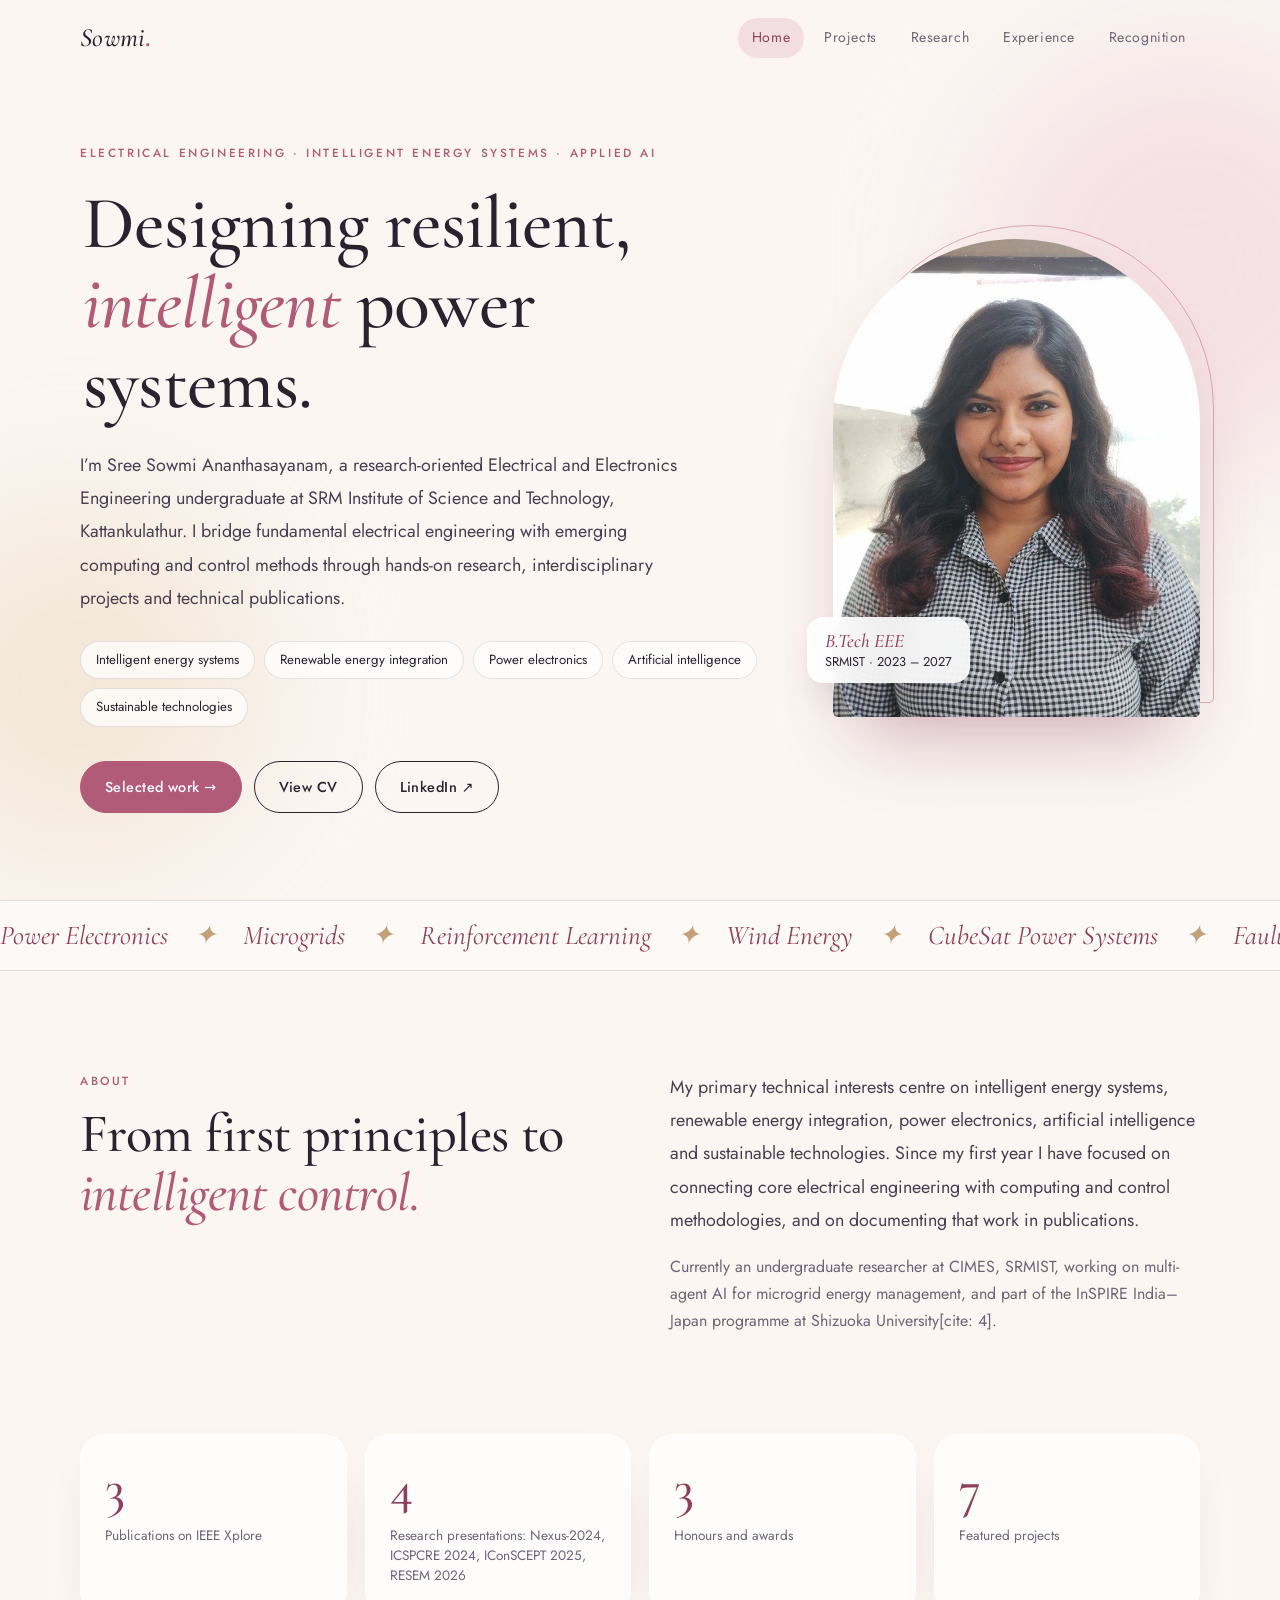
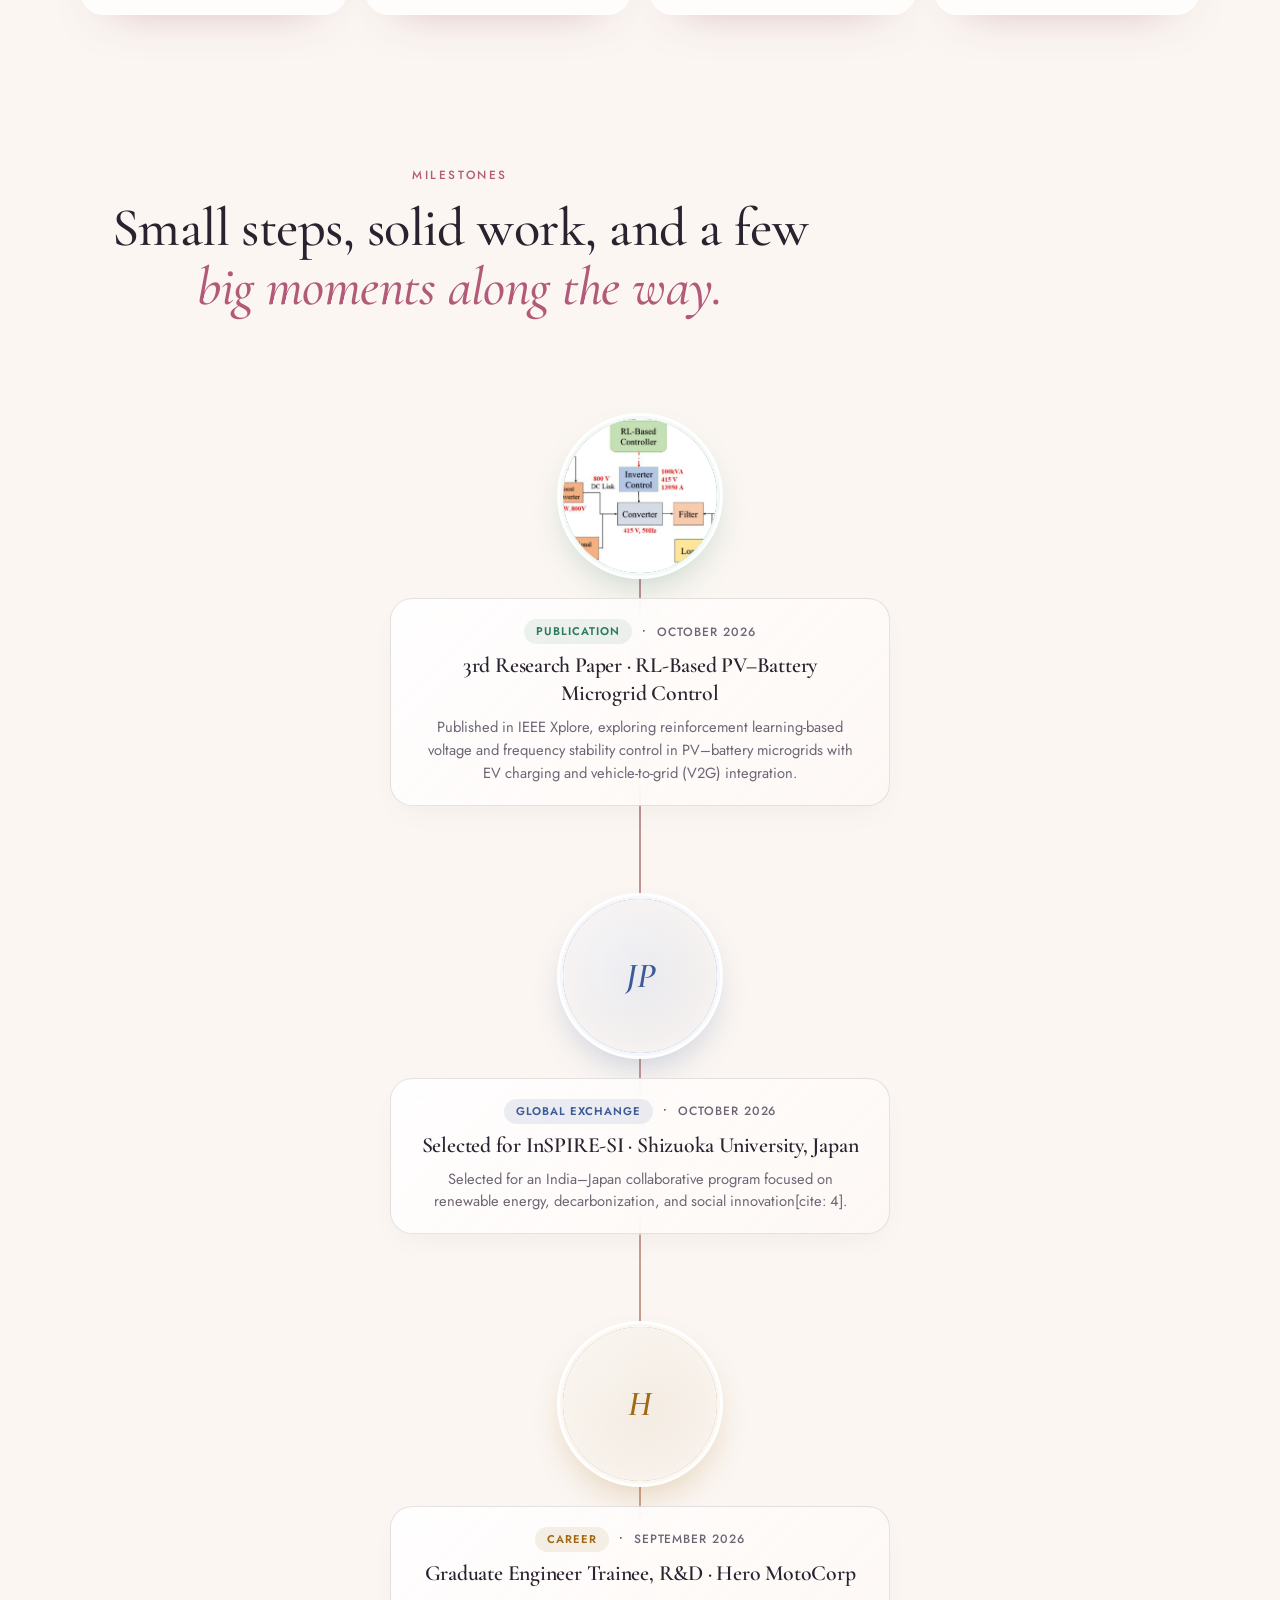
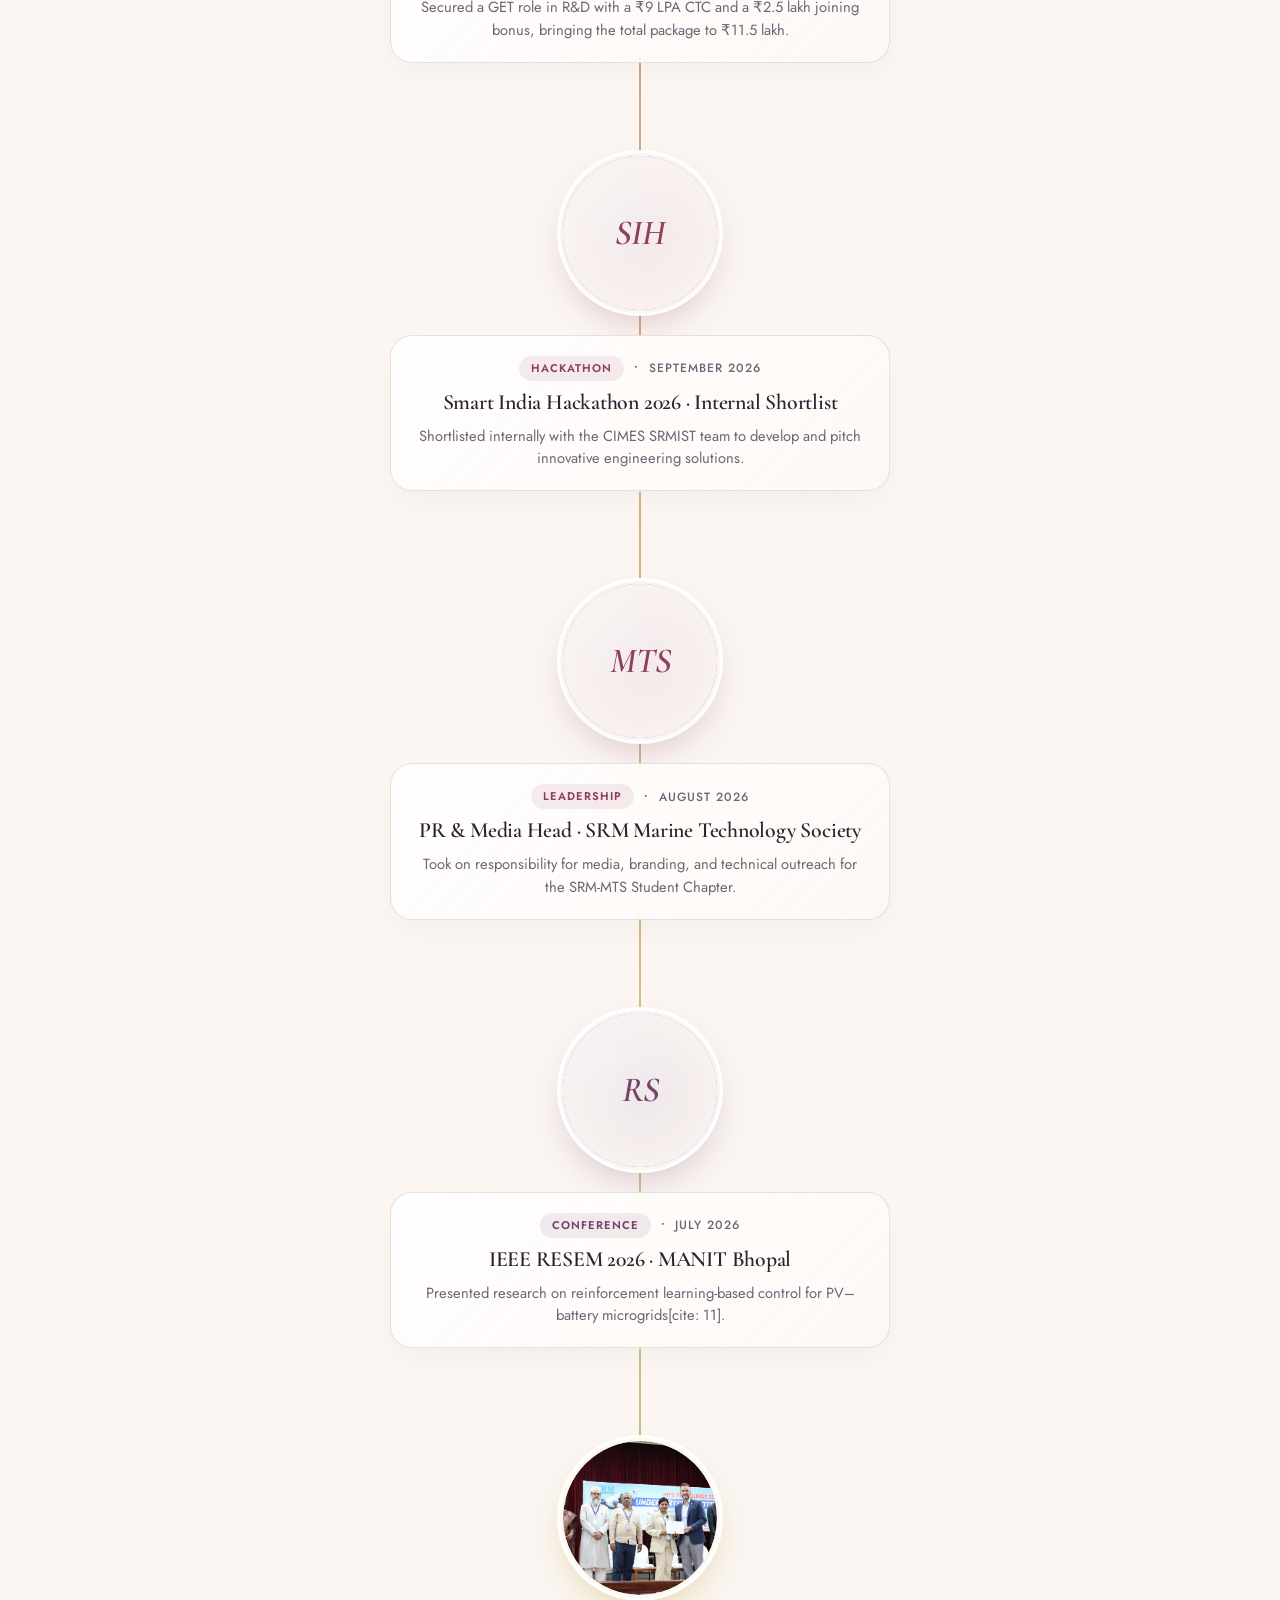
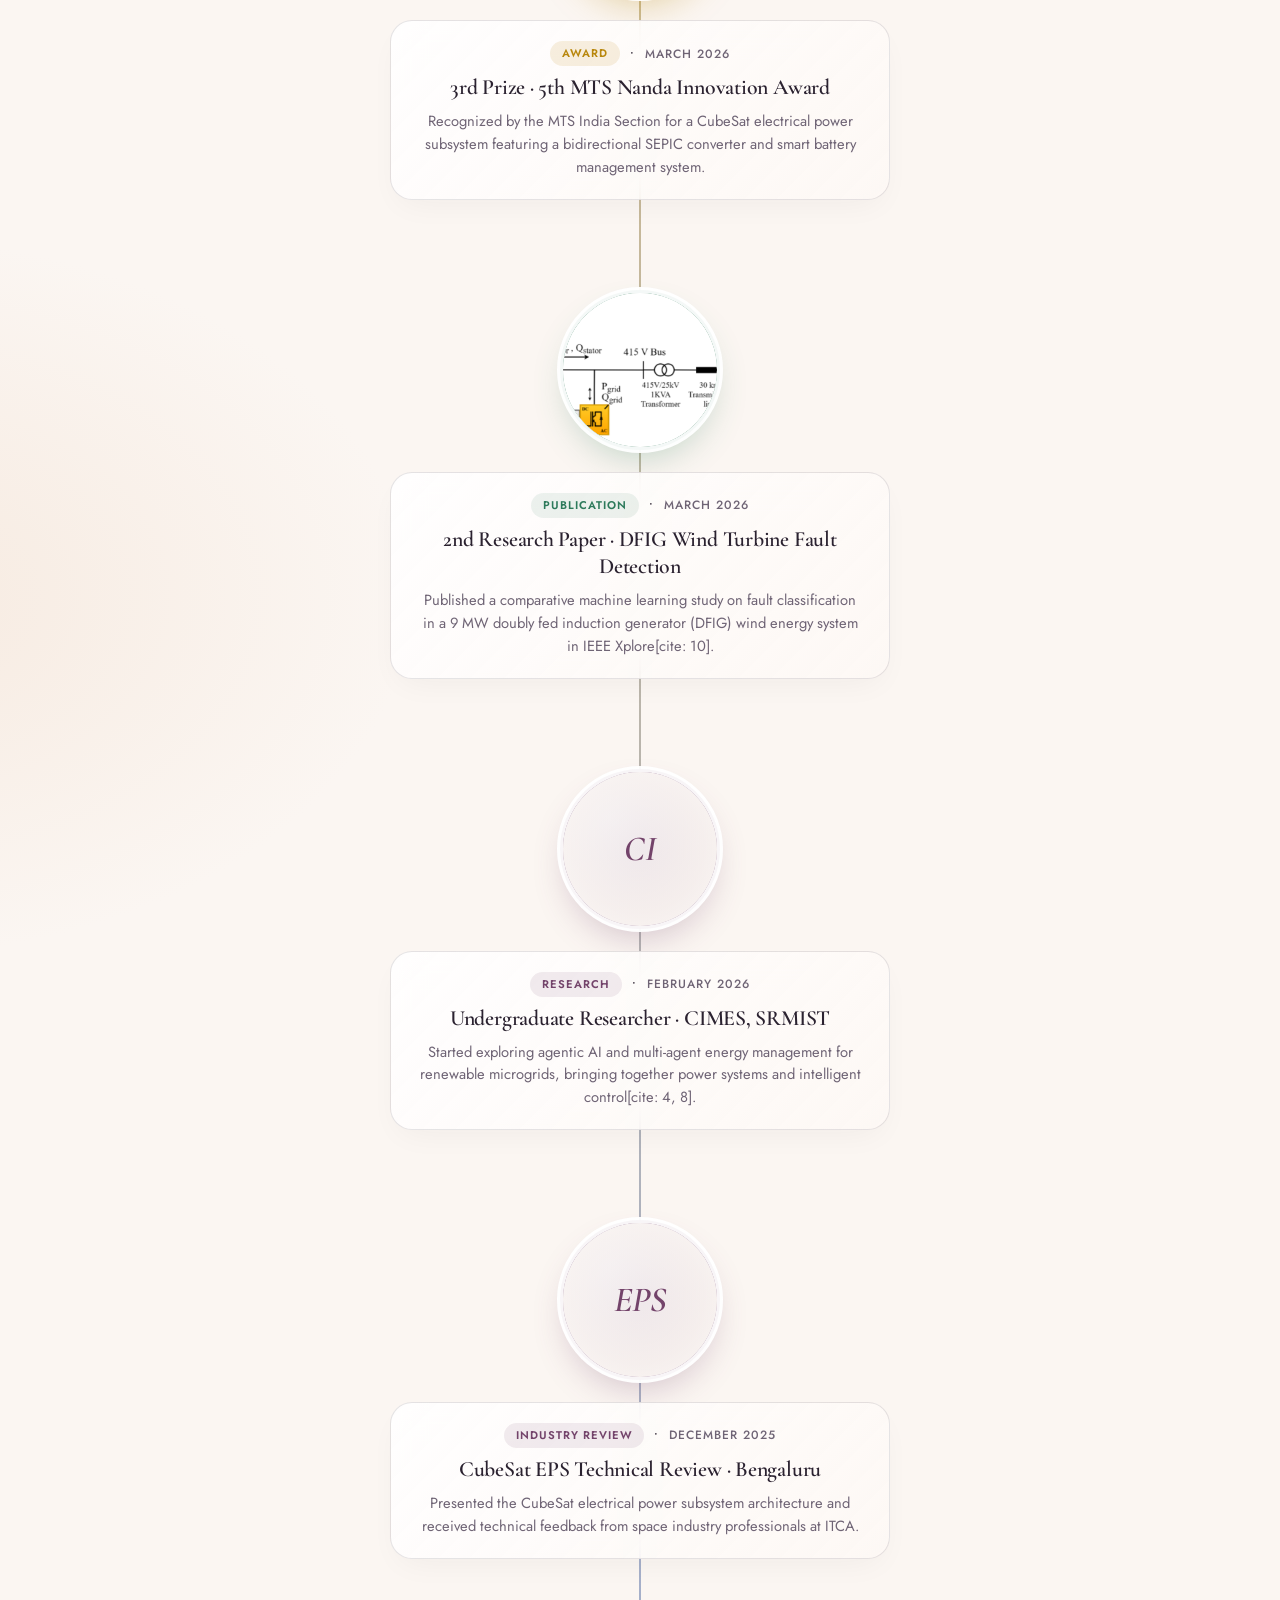
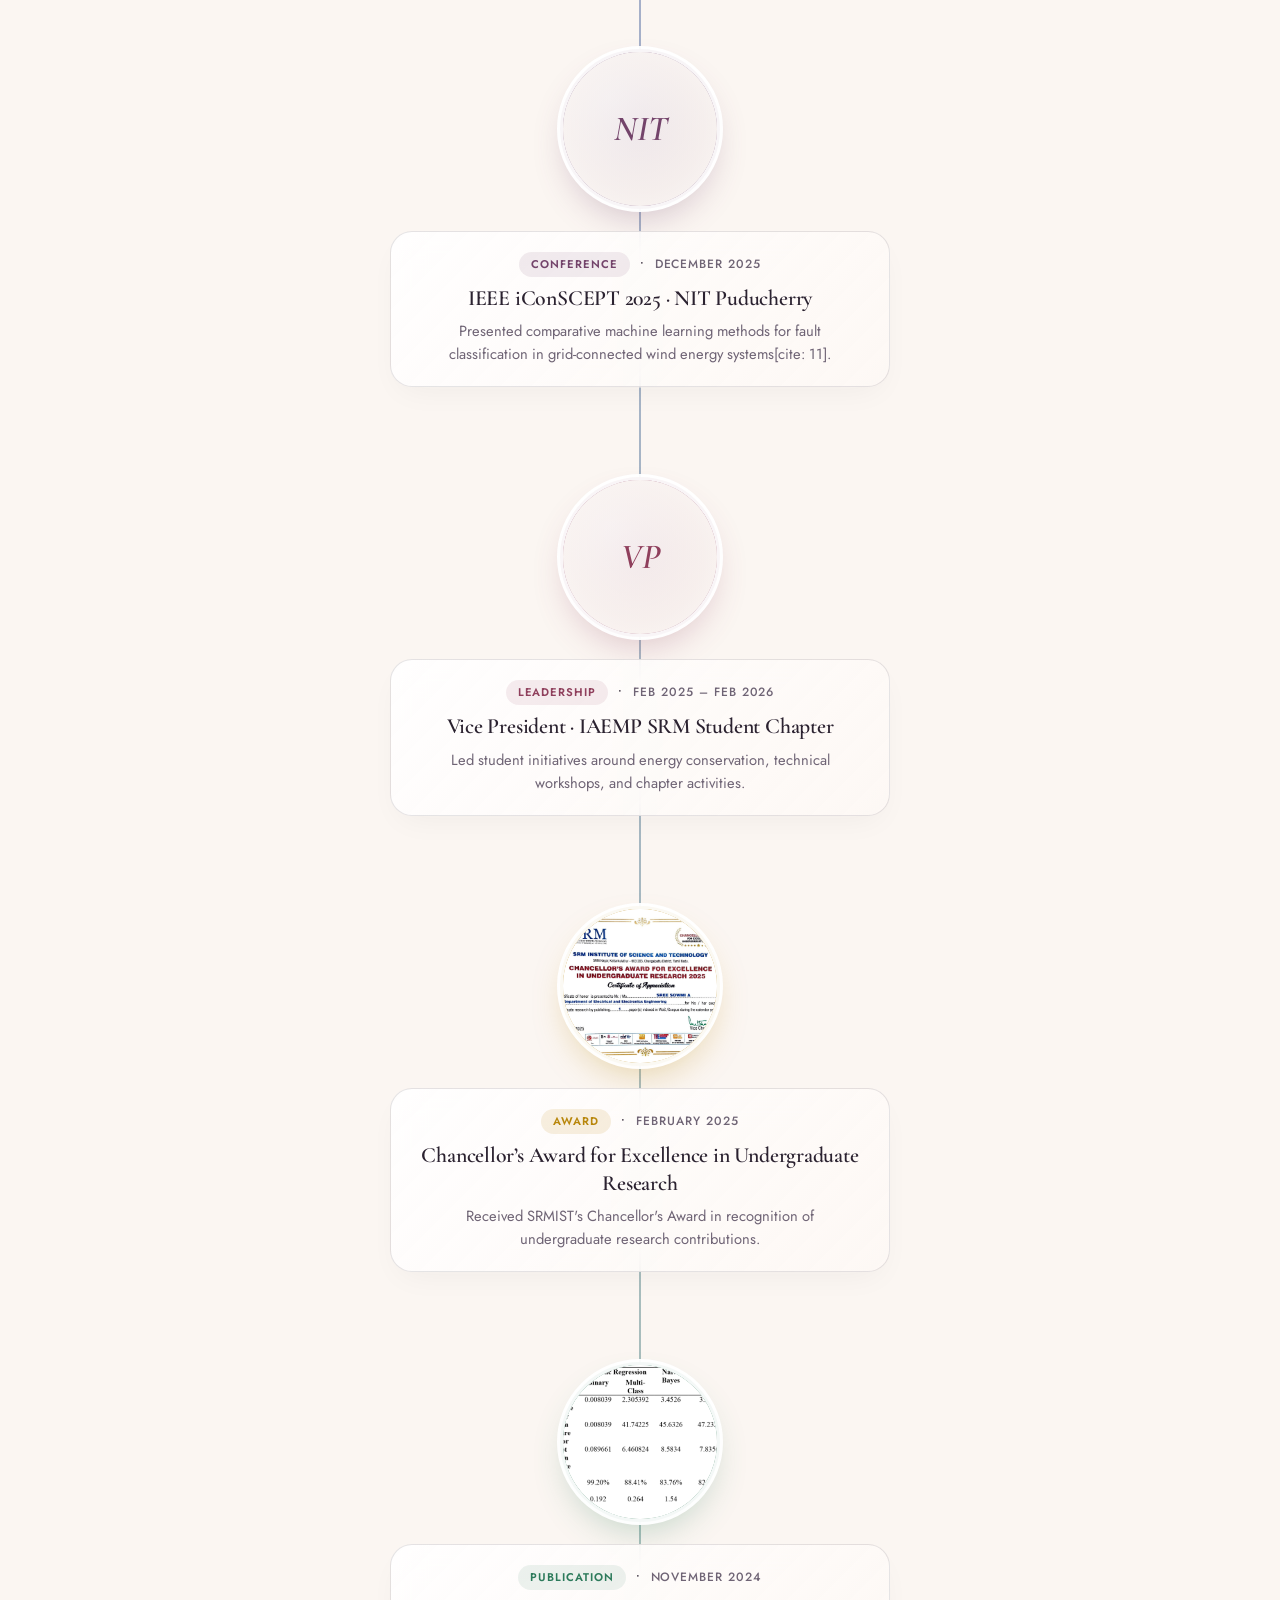
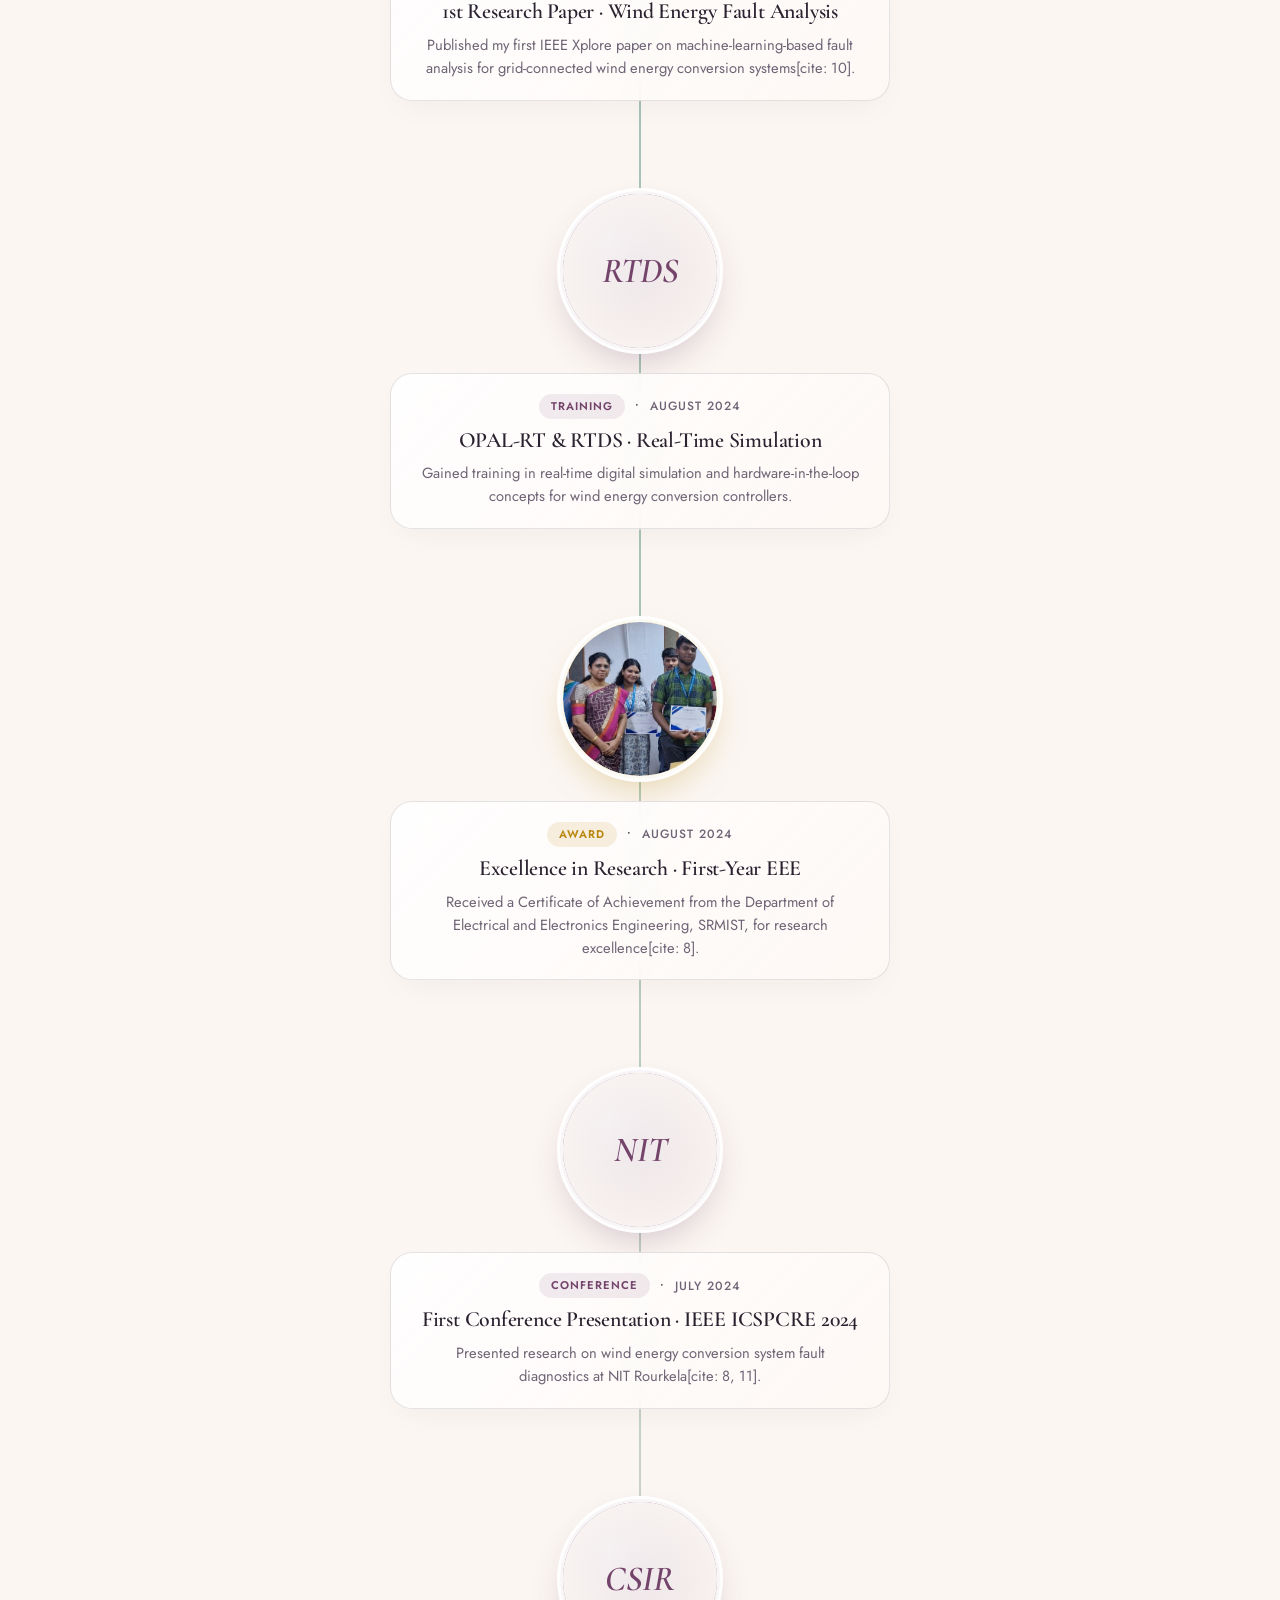
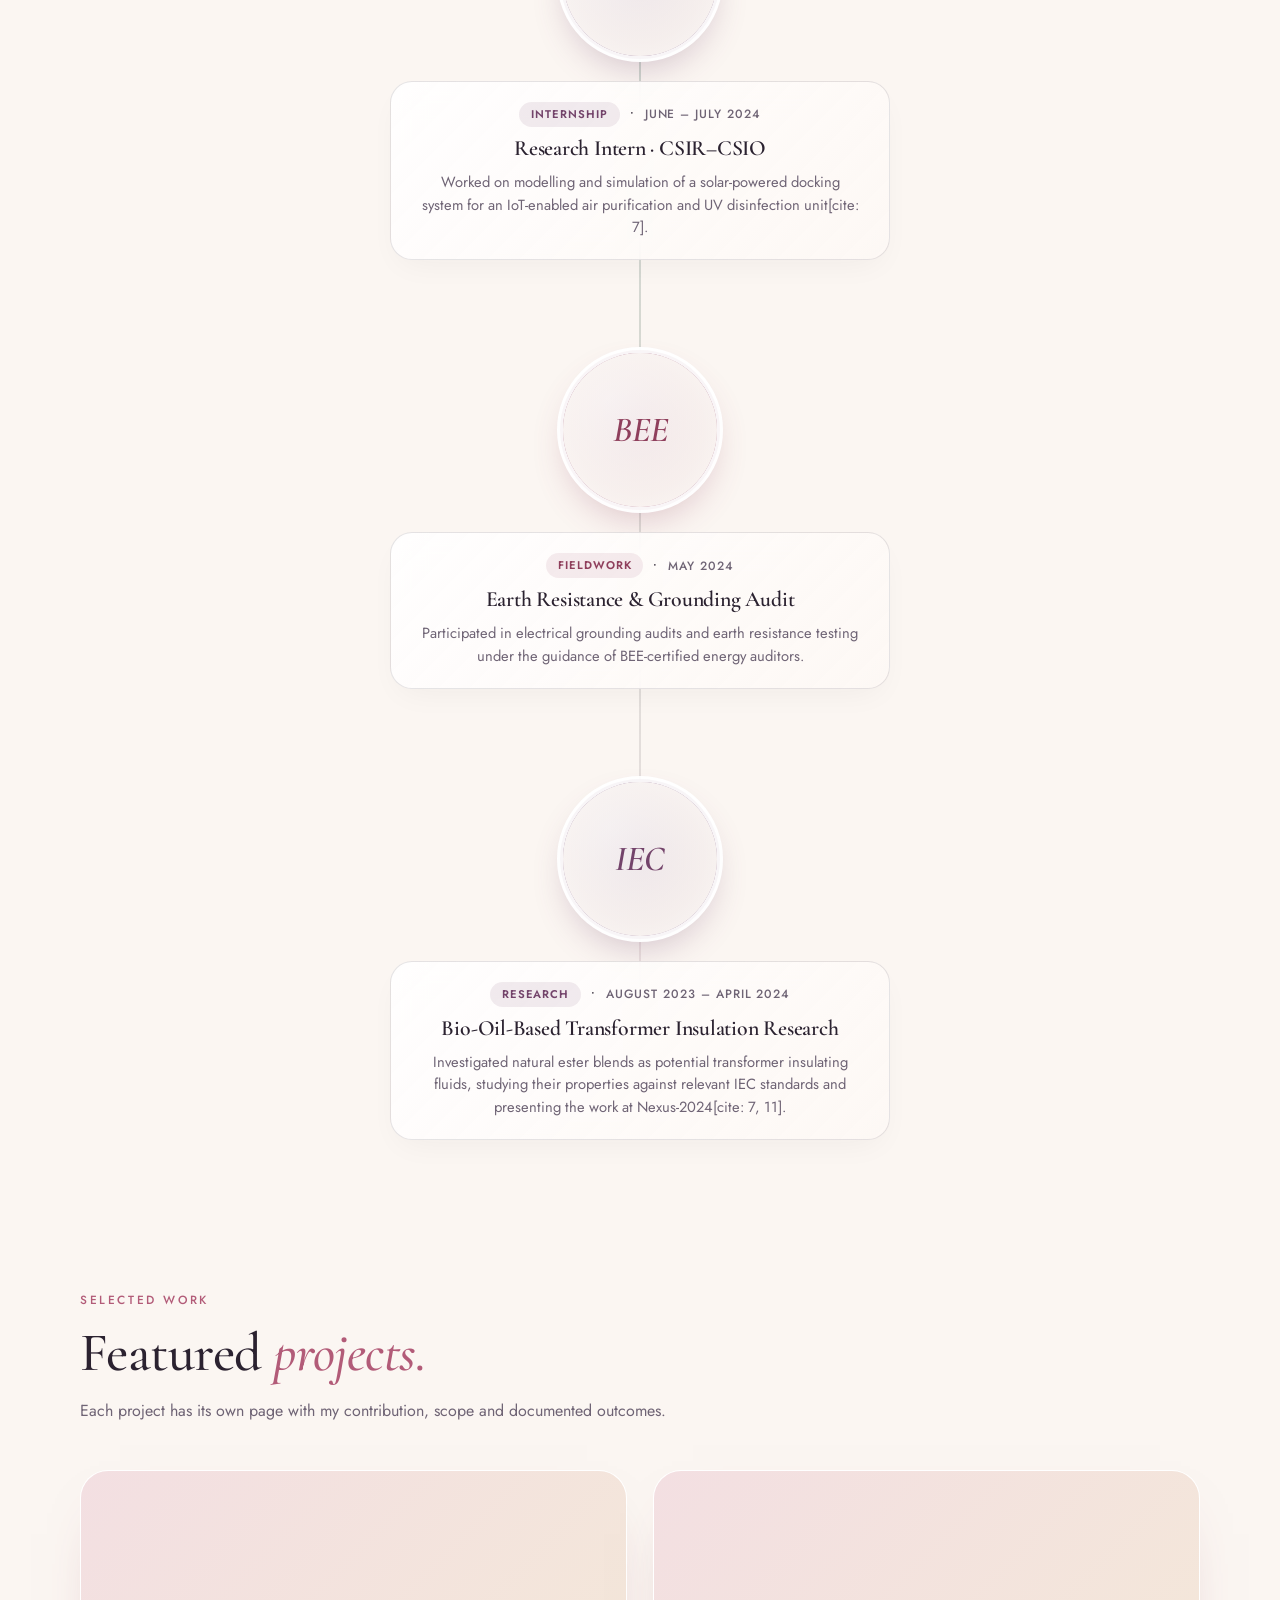
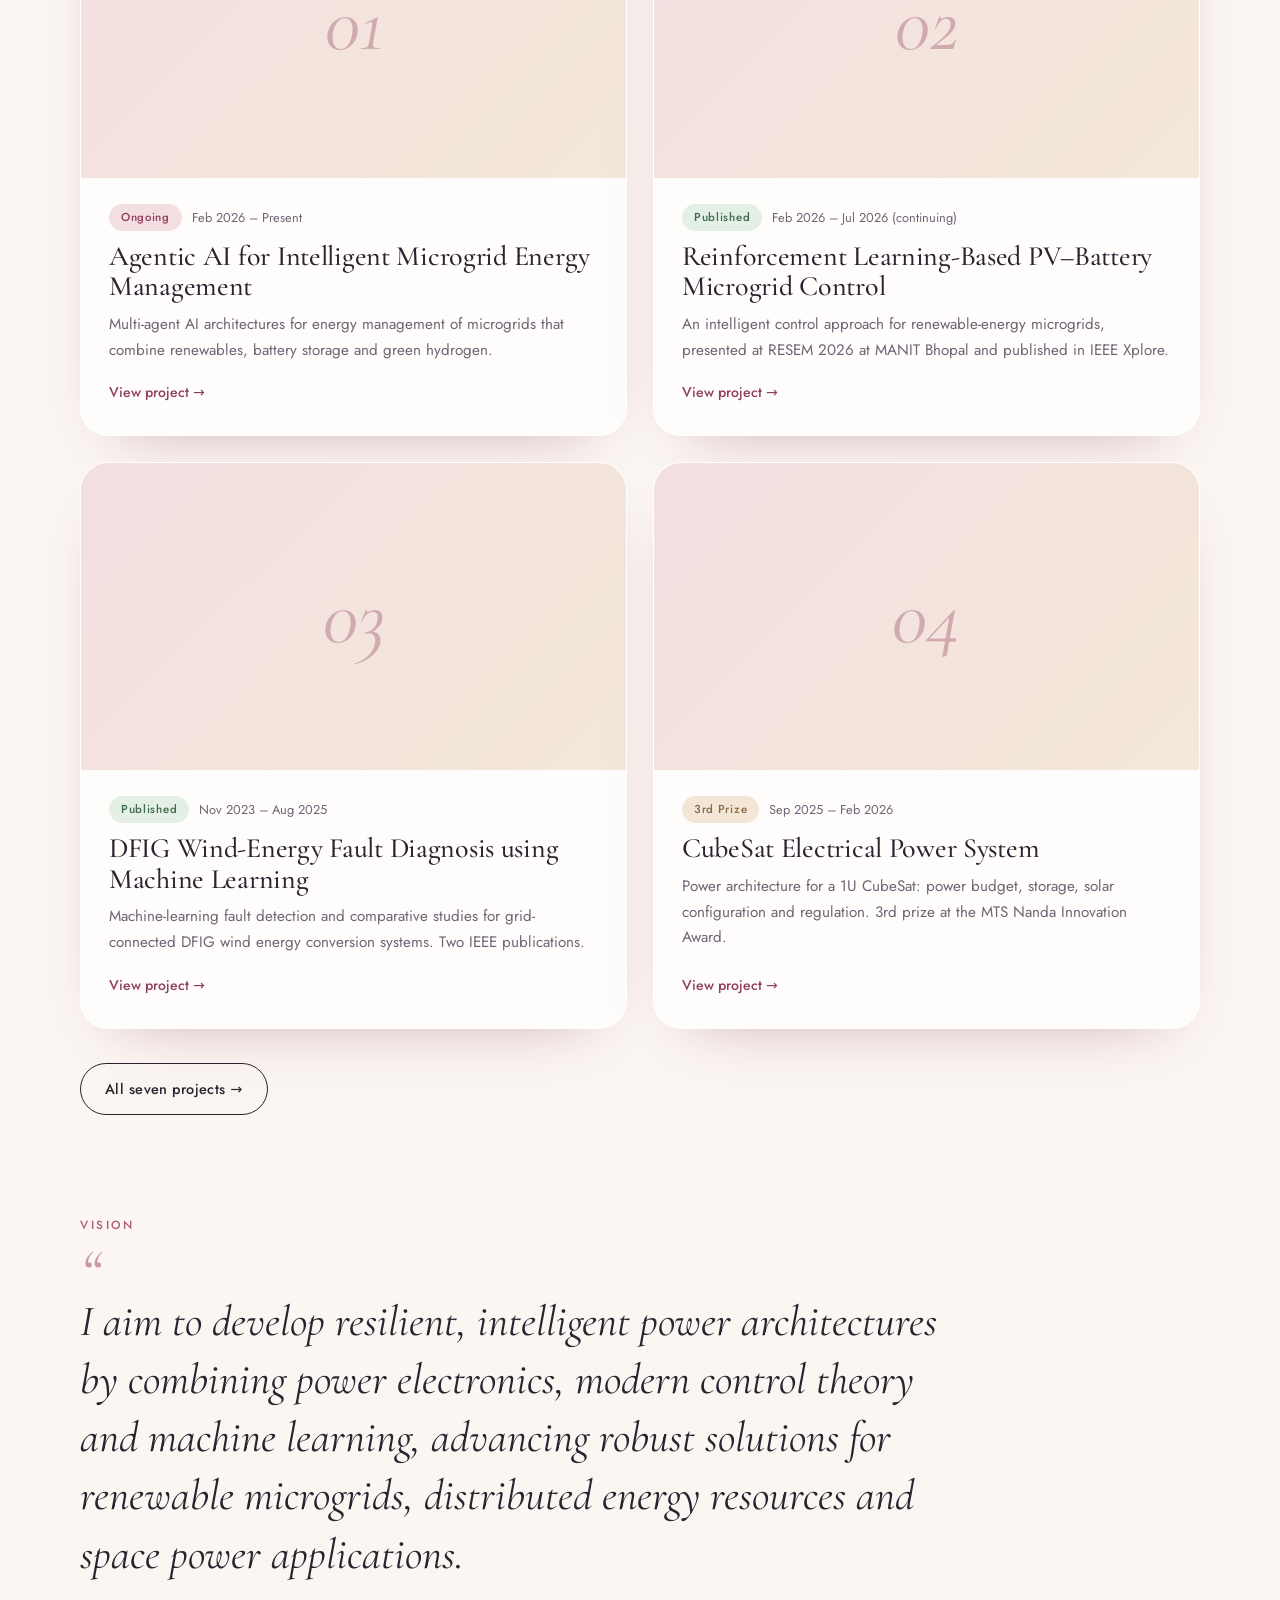
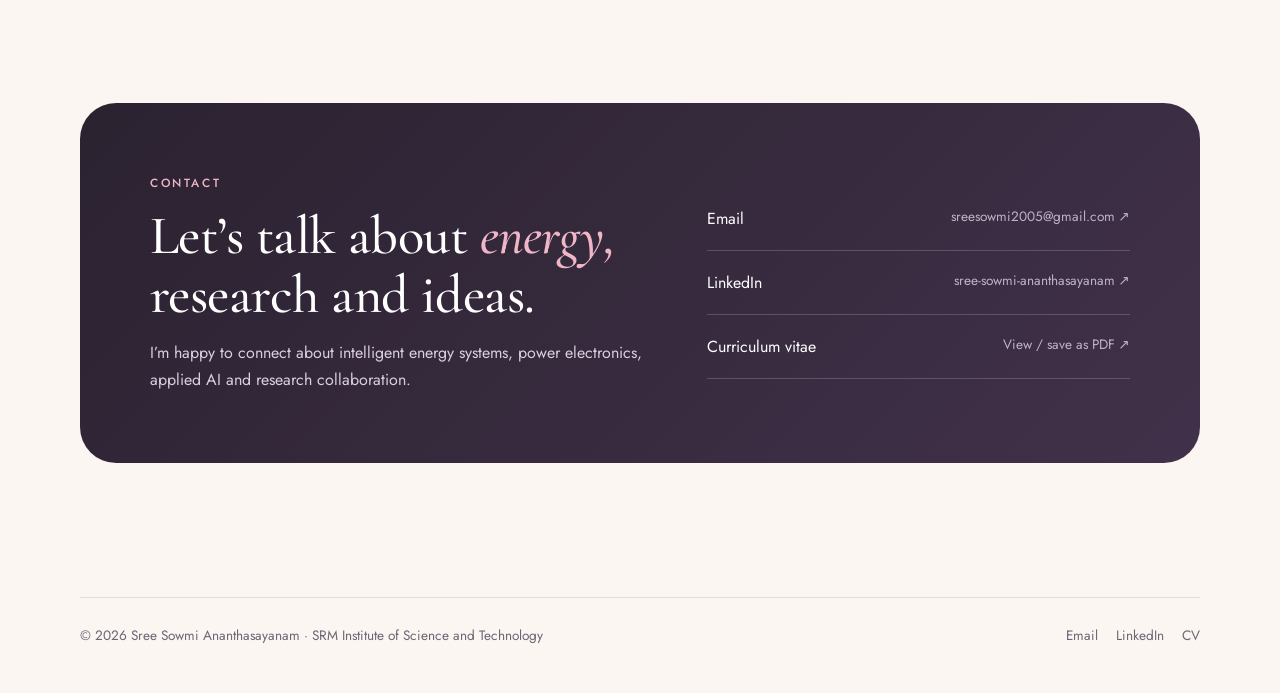
==== commit 65eb031f: "Revise Journey Timeline and add pop-up script Updated the Journey Timeline section with new mileston" ====
--- a/index.html
+++ b/index.html
@@ -66,224 +66,273 @@
  <div class="stat reveal"><b data-count="7">7</b><span>Featured projects</span></div>
 </div></div></section>
 
-<!-- Journey Timeline Section -->
-<section style="padding-top:40px; padding-bottom:60px;">
+<!-- Sleek Pop-Up Milestone Journey (Rich Gradient Edition) -->
+<section style="padding-top:50px; padding-bottom:50px;">
   <div class="wrap">
-    <div class="sec-head reveal">
-      <div class="eyebrow">Milestones &amp; Journey</div>
-      <h2>Pathways, breakthroughs &amp; <em>milestones.</em></h2>
-      <p class="lead" style="margin-top:10px; max-width:620px;">A chronological view of my research, technical projects, leadership, and recognition.</p>
+    <div class="sec-head reveal" style="text-align:center;">
+      <div class="eyebrow">Milestones</div>
+      <h2>Small steps, solid work, and a few <em>big moments along the way.</em></h2>
     </div>
 
-    <div class="timeline-stream reveal-group">
-
-      <!-- Oct 2026 -->
-      <div class="t-node reveal">
-        <div class="t-bubble" aria-label="Milestone visual"><div class="t-dot"></div></div>
-        <div class="t-card">
-          <div class="t-top"><span class="t-tag">Publication</span><span class="t-date">Oct 2026</span></div>
-          <h3 class="t-title">RL-Based PV–Battery Microgrid Control Published</h3>
-          <p class="t-desc">Third research paper on reinforcement learning stability control for PV-battery microgrids officially published in IEEE Xplore.</p>
-        </div>
-      </div>
-
-      <!-- Oct 2026 -->
-      <div class="t-node reveal">
-        <div class="t-bubble" aria-label="Milestone visual"><div class="t-dot"></div></div>
-        <div class="t-card">
-          <div class="t-top"><span class="t-tag">Global Exchange</span><span class="t-date">Oct 2026</span></div>
-          <h3 class="t-title">InSPIRE Exchange · Shizuoka University, Japan</h3>
-          <p class="t-desc">Selected for the India–Japan collaborative program examining renewable energy technologies, decarbonization, and social innovation[cite: 4].</p>
-        </div>
-      </div>
-
-      <!-- Sep 2026 -->
-      <div class="t-node reveal">
-        <div class="t-bubble" aria-label="Milestone visual"><div class="t-dot"></div></div>
-        <div class="t-card">
-          <div class="t-top"><span class="t-tag">Career</span><span class="t-date">Sep 2026</span></div>
-          <h3 class="t-title">Core Engineering Offer · Hero MotoCorp</h3>
-          <p class="t-desc">Secured a core engineering role at Hero MotoCorp.</p>
-        </div>
-      </div>
-
-      <!-- Sep 2026 -->
-      <div class="t-node reveal">
-        <div class="t-bubble" aria-label="Milestone visual"><div class="t-dot"></div></div>
-        <div class="t-card">
-          <div class="t-top"><span class="t-tag">Hackathon</span><span class="t-date">Sep 2026</span></div>
-          <h3 class="t-title">Smart India Hackathon (SIH '26) Finalist</h3>
-          <p class="t-desc">Shortlisted internally with the CIMES SRMIST team to develop and pitch innovative engineering solutions.</p>
-        </div>
-      </div>
-
-      <!-- Aug 2026 -->
-      <div class="t-node reveal">
-        <div class="t-bubble" aria-label="Milestone visual"><div class="t-dot"></div></div>
-        <div class="t-card">
-          <div class="t-top"><span class="t-tag">Leadership</span><span class="t-date">Aug 2026</span></div>
-          <h3 class="t-title">PR &amp; Media Head · SRM Marine Technology Society</h3>
-          <p class="t-desc">Appointed to lead media initiatives, branding, and technical outreach for the SRM-MTS Student Chapter.</p>
-        </div>
-      </div>
-
-      <!-- Jul 2026 -->
-      <div class="t-node reveal">
-        <div class="t-bubble" aria-label="Milestone visual"><div class="t-dot"></div></div>
-        <div class="t-card">
-          <div class="t-top"><span class="t-tag">Conference</span><span class="t-date">Jul 2026</span></div>
-          <h3 class="t-title">IEEE RESEM 2026 Presentation · MANIT Bhopal</h3>
-          <p class="t-desc">Presented reinforcement learning-based PV–battery microgrid control at MANIT Bhopal[cite: 11].</p>
-        </div>
-      </div>
-
-      <!-- Mar 2026 -->
-      <div class="t-node reveal">
-        <div class="t-bubble" aria-label="Milestone visual"><div class="t-dot"></div></div>
-        <div class="t-card">
-          <div class="t-top"><span class="t-tag">Award</span><span class="t-date">Mar 2026</span></div>
-          <h3 class="t-title">3rd Prize · 5th MTS Nanda Innovation Award</h3>
-          <p class="t-desc">Awarded by MTS India Section for the CubeSat bidirectional SEPIC-based EPS and smart BMS project.</p>
-        </div>
-      </div>
-
-      <!-- Mar 2026 -->
-      <div class="t-node reveal">
-        <div class="t-bubble" aria-label="Milestone visual"><div class="t-dot"></div></div>
-        <div class="t-card">
-          <div class="t-top"><span class="t-tag">Publication</span><span class="t-date">Mar 2026</span></div>
-          <h3 class="t-title">DFIG Wind Fault Detection Study Published</h3>
-          <p class="t-desc">Wavelet-based comparative machine learning classification study for 9 MW DFIG wind systems published in IEEE Xplore[cite: 10].</p>
-        </div>
-      </div>
-
-      <!-- Feb 2026 -->
-      <div class="t-node reveal">
-        <div class="t-bubble" aria-label="Milestone visual"><div class="t-dot"></div></div>
-        <div class="t-card">
-          <div class="t-top"><span class="t-tag">Research</span><span class="t-date">Feb 2026</span></div>
-          <h3 class="t-title">Undergraduate Researcher · CIMES SRMIST</h3>
-          <p class="t-desc">Commenced research on agentic AI and multi-agent energy management architectures for renewable microgrids[cite: 4, 8].</p>
-        </div>
-      </div>
-
-      <!-- Jan 2026 -->
-      <div class="t-node reveal">
-        <div class="t-bubble" aria-label="Milestone visual"><div class="t-dot"></div></div>
-        <div class="t-card">
-          <div class="t-top"><span class="t-tag">Workshop</span><span class="t-date">Jan 2026</span></div>
-          <h3 class="t-title">Technical Facilitator · STEER-2026 STTP</h3>
-          <p class="t-desc">Facilitated hands-on training sessions with Digilent DAC modules at SSN College of Engineering[cite: 11].</p>
-        </div>
-      </div>
-
-      <!-- Dec 2025 -->
-      <div class="t-node reveal">
-        <div class="t-bubble" aria-label="Milestone visual"><div class="t-dot"></div></div>
-        <div class="t-card">
-          <div class="t-top"><span class="t-tag">Space Review</span><span class="t-date">Dec 2025</span></div>
-          <h3 class="t-title">Industry Technical Review · IspaceI Satellite, Bengaluru</h3>
-          <p class="t-desc">Presented CubeSat EPS subsystem architecture and received feedback from space industry leaders at ITCA.</p>
-        </div>
-      </div>
-
-      <!-- Dec 2025 -->
-      <div class="t-node reveal">
-        <div class="t-bubble" aria-label="Milestone visual"><div class="t-dot"></div></div>
-        <div class="t-card">
-          <div class="t-top"><span class="t-tag">Conference</span><span class="t-date">Dec 2025</span></div>
-          <h3 class="t-title">IEEE iConSCEPT 2025 · NIT Puducherry</h3>
-          <p class="t-desc">Presented comparative machine learning fault classification methods for grid-connected wind energy systems[cite: 11].</p>
-        </div>
-      </div>
-
-      <!-- Feb 2025 -->
-      <div class="t-node reveal">
-        <div class="t-bubble" aria-label="Milestone visual"><div class="t-dot"></div></div>
-        <div class="t-card">
-          <div class="t-top"><span class="t-tag">Award</span><span class="t-date">Feb 2025</span></div>
-          <h3 class="t-title">Chancellor’s Award for Research Excellence</h3>
-          <p class="t-desc">Conferred university honor at SRMIST for outstanding undergraduate research contributions and IEEE authorship.</p>
-        </div>
-      </div>
-
-      <!-- Feb 2025 -->
-      <div class="t-node reveal">
-        <div class="t-bubble" aria-label="Milestone visual"><div class="t-dot"></div></div>
-        <div class="t-card">
-          <div class="t-top"><span class="t-tag">Leadership</span><span class="t-date">Feb 2025 – Feb 2026</span></div>
-          <h3 class="t-title">Vice President · IAEMP SRM Student Chapter</h3>
-          <p class="t-desc">Led student-driven energy conservation programs, technical workshops, and chapter project management.</p>
-        </div>
-      </div>
-
-      <!-- Nov 2024 -->
-      <div class="t-node reveal">
-        <div class="t-bubble" aria-label="Milestone visual"><div class="t-dot"></div></div>
-        <div class="t-card">
-          <div class="t-top"><span class="t-tag">Publication</span><span class="t-date">Nov 2024</span></div>
-          <h3 class="t-title">First IEEE Xplore Publication</h3>
-          <p class="t-desc">Debut paper published on machine-learning-based fault analysis for grid-connected wind energy conversion systems[cite: 10].</p>
-        </div>
-      </div>
-
-      <!-- Aug 2024 -->
-      <div class="t-node reveal">
-        <div class="t-bubble" aria-label="Milestone visual"><div class="t-dot"></div></div>
-        <div class="t-card">
-          <div class="t-top"><span class="t-tag">Simulation</span><span class="t-date">Aug 2024</span></div>
-          <h3 class="t-title">OPAL-RT &amp; RTDS Real-Time Simulation</h3>
-          <p class="t-desc">Trained in real-time digital hardware-in-the-loop simulation for wind energy conversion controllers guided by Preethi Santhosam.</p>
-        </div>
-      </div>
-
-      <!-- Aug 2024 -->
-      <div class="t-node reveal">
-        <div class="t-bubble" aria-label="Milestone visual"><div class="t-dot"></div></div>
-        <div class="t-card">
-          <div class="t-top"><span class="t-tag">Award</span><span class="t-date">Aug 2024</span></div>
-          <h3 class="t-title">Excellence in Research · Year 1 EEE</h3>
-          <p class="t-desc">Recognized with Certificate of Achievement by the Department of EEE, SRMIST[cite: 8].</p>
-        </div>
-      </div>
-
-      <!-- Jul 2024 -->
-      <div class="t-node reveal">
-        <div class="t-bubble" aria-label="Milestone visual"><div class="t-dot"></div></div>
-        <div class="t-card">
-          <div class="t-top"><span class="t-tag">Conference</span><span class="t-date">Jul 2024</span></div>
-          <h3 class="t-title">IEEE ICSPCRE 2024 · NIT Rourkela</h3>
-          <p class="t-desc">Delivered debut oral presentation on WECS fault diagnostics at NIT Rourkela[cite: 8, 11].</p>
-        </div>
-      </div>
-
-      <!-- Jun - Jul 2024 -->
-      <div class="t-node reveal">
-        <div class="t-bubble" aria-label="Milestone visual"><div class="t-dot"></div></div>
-        <div class="t-card">
-          <div class="t-top"><span class="t-tag">Internship</span><span class="t-date">Jun – Jul 2024</span></div>
-          <h3 class="t-title">Research Intern · CSIR–CSIO</h3>
-          <p class="t-desc">Engineered and simulated a solar-powered docking system for an IoT-enabled air purification and UV disinfection unit[cite: 7].</p>
-        </div>
-      </div>
-
-      <!-- May 2024 -->
-      <div class="t-node reveal">
-        <div class="t-bubble" aria-label="Milestone visual"><div class="t-dot"></div></div>
-        <div class="t-card">
-          <div class="t-top"><span class="t-tag">Fieldwork</span><span class="t-date">May 2024</span></div>
-          <h3 class="t-title">Earth Resistance &amp; Grounding Audit</h3>
-          <p class="t-desc">Conducted electrical grounding audits and earth resistance tests under BEE Certified Energy Auditors.</p>
-        </div>
-      </div>
-
-      <!-- Aug 2023 -->
-      <div class="t-node reveal">
-        <div class="t-bubble" aria-label="Milestone visual"><div class="t-dot"></div></div>
-        <div class="t-card">
-          <div class="t-top"><span class="t-tag">Research</span><span class="t-date">Aug 2023 – Apr 2024</span></div>
-          <h3 class="t-title">Bio-Oil Transformer Insulation Research</h3>
-          <p class="t-desc">Tested high-oleic natural ester blends under IEC standards with Dr. U. Sowmmiya, presenting results at Nexus-2024[cite: 7, 11].</p>
+    <div class="journey-stream">
+
+      <!-- 1. Oct 2026: 3rd Research Paper -->
+      <div class="j-item cat-pub">
+        <div class="j-bubble">
+          <img src="images/pub-rl-microgrid.png" alt="RL-Based PV-Battery Microgrid Control" onerror="this.style.display='none';this.nextElementSibling.style.display='flex'">
+          <div class="j-bubble-fallback" style="display:none;">RL</div>
+        </div>
+        <div class="j-content">
+          <div class="j-meta"><span class="j-tag">Publication</span> • <span class="j-date">October 2026</span></div>
+          <h3 class="j-title">3rd Research Paper · RL-Based PV–Battery Microgrid Control</h3>
+          <p class="j-desc">Published in IEEE Xplore, exploring reinforcement learning-based voltage and frequency stability control in PV–battery microgrids with EV charging and vehicle-to-grid (V2G) integration.</p>
+        </div>
+      </div>
+
+      <!-- 2. Oct 2026: InSPIRE-SI -->
+      <div class="j-item cat-global">
+        <div class="j-bubble">
+          <img src="images/milestone-inspire.jpg" alt="InSPIRE-SI Shizuoka University" onerror="this.style.display='none';this.nextElementSibling.style.display='flex'">
+          <div class="j-bubble-fallback" style="display:none;">JP</div>
+        </div>
+        <div class="j-content">
+          <div class="j-meta"><span class="j-tag">Global Exchange</span> • <span class="j-date">October 2026</span></div>
+          <h3 class="j-title">Selected for InSPIRE-SI · Shizuoka University, Japan</h3>
+          <p class="j-desc">Selected for an India–Japan collaborative program focused on renewable energy, decarbonization, and social innovation[cite: 4].</p>
+        </div>
+      </div>
+
+      <!-- 3. Sep 2026: Hero MotoCorp -->
+      <div class="j-item cat-career">
+        <div class="j-bubble">
+          <img src="images/milestone-hero.jpg" alt="Hero MotoCorp Offer" onerror="this.style.display='none';this.nextElementSibling.style.display='flex'">
+          <div class="j-bubble-fallback" style="display:none;">H</div>
+        </div>
+        <div class="j-content">
+          <div class="j-meta"><span class="j-tag">Career</span> • <span class="j-date">September 2026</span></div>
+          <h3 class="j-title">Graduate Engineer Trainee, R&amp;D · Hero MotoCorp</h3>
+          <p class="j-desc">Secured a GET role in R&amp;D with a ₹9 LPA CTC and a ₹2.5 lakh joining bonus, bringing the total package to ₹11.5 lakh.</p>
+        </div>
+      </div>
+
+      <!-- 4. Sep 2026: Smart India Hackathon -->
+      <div class="j-item cat-lead">
+        <div class="j-bubble">
+          <img src="images/milestone-sih.jpg" alt="Smart India Hackathon 2026" onerror="this.style.display='none';this.nextElementSibling.style.display='flex'">
+          <div class="j-bubble-fallback" style="display:none;">SIH</div>
+        </div>
+        <div class="j-content">
+          <div class="j-meta"><span class="j-tag">Hackathon</span> • <span class="j-date">September 2026</span></div>
+          <h3 class="j-title">Smart India Hackathon 2026 · Internal Shortlist</h3>
+          <p class="j-desc">Shortlisted internally with the CIMES SRMIST team to develop and pitch innovative engineering solutions.</p>
+        </div>
+      </div>
+
+      <!-- 5. Aug 2026: SRM MTS Leadership -->
+      <div class="j-item cat-lead">
+        <div class="j-bubble">
+          <img src="images/milestone-mts-pr.jpg" alt="SRM MTS PR and Media Head" onerror="this.style.display='none';this.nextElementSibling.style.display='flex'">
+          <div class="j-bubble-fallback" style="display:none;">MTS</div>
+        </div>
+        <div class="j-content">
+          <div class="j-meta"><span class="j-tag">Leadership</span> • <span class="j-date">August 2026</span></div>
+          <h3 class="j-title">PR &amp; Media Head · SRM Marine Technology Society</h3>
+          <p class="j-desc">Took on responsibility for media, branding, and technical outreach for the SRM-MTS Student Chapter.</p>
+        </div>
+      </div>
+
+      <!-- 6. Jul 2026: RESEM 2026 -->
+      <div class="j-item cat-research">
+        <div class="j-bubble">
+          <img src="images/milestone-resem.jpg" alt="IEEE RESEM 2026 MANIT Bhopal" onerror="this.style.display='none';this.nextElementSibling.style.display='flex'">
+          <div class="j-bubble-fallback" style="display:none;">RS</div>
+        </div>
+        <div class="j-content">
+          <div class="j-meta"><span class="j-tag">Conference</span> • <span class="j-date">July 2026</span></div>
+          <h3 class="j-title">IEEE RESEM 2026 · MANIT Bhopal</h3>
+          <p class="j-desc">Presented research on reinforcement learning-based control for PV–battery microgrids[cite: 11].</p>
+        </div>
+      </div>
+
+      <!-- 7. Mar 2026: MTS Nanda Award -->
+      <div class="j-item cat-award">
+        <div class="j-bubble">
+          <img src="images/award-mts-2026.jpg" alt="5th MTS Nanda Innovation Award" onerror="this.style.display='none';this.nextElementSibling.style.display='flex'">
+          <div class="j-bubble-fallback" style="display:none;">3rd</div>
+        </div>
+        <div class="j-content">
+          <div class="j-meta"><span class="j-tag">Award</span> • <span class="j-date">March 2026</span></div>
+          <h3 class="j-title">3rd Prize · 5th MTS Nanda Innovation Award</h3>
+          <p class="j-desc">Recognized by the MTS India Section for a CubeSat electrical power subsystem featuring a bidirectional SEPIC converter and smart battery management system.</p>
+        </div>
+      </div>
+
+      <!-- 8. Mar 2026: 2nd Research Paper -->
+      <div class="j-item cat-pub">
+        <div class="j-bubble">
+          <img src="images/pub-dfig-comparative.png" alt="DFIG Wind Turbine Fault Detection" onerror="this.style.display='none';this.nextElementSibling.style.display='flex'">
+          <div class="j-bubble-fallback" style="display:none;">DFIG</div>
+        </div>
+        <div class="j-content">
+          <div class="j-meta"><span class="j-tag">Publication</span> • <span class="j-date">March 2026</span></div>
+          <h3 class="j-title">2nd Research Paper · DFIG Wind Turbine Fault Detection</h3>
+          <p class="j-desc">Published a comparative machine learning study on fault classification in a 9 MW doubly fed induction generator (DFIG) wind energy system in IEEE Xplore[cite: 10].</p>
+        </div>
+      </div>
+
+      <!-- 9. Feb 2026: CIMES SRMIST -->
+      <div class="j-item cat-research">
+        <div class="j-bubble">
+          <img src="images/milestone-cimes.jpg" alt="CIMES SRMIST Research" onerror="this.style.display='none';this.nextElementSibling.style.display='flex'">
+          <div class="j-bubble-fallback" style="display:none;">CI</div>
+        </div>
+        <div class="j-content">
+          <div class="j-meta"><span class="j-tag">Research</span> • <span class="j-date">February 2026</span></div>
+          <h3 class="j-title">Undergraduate Researcher · CIMES, SRMIST</h3>
+          <p class="j-desc">Started exploring agentic AI and multi-agent energy management for renewable microgrids, bringing together power systems and intelligent control[cite: 4, 8].</p>
+        </div>
+      </div>
+
+      <!-- 10. Dec 2025: CubeSat EPS Review -->
+      <div class="j-item cat-research">
+        <div class="j-bubble">
+          <img src="images/milestone-ispace.jpg" alt="CubeSat EPS Review Bengaluru" onerror="this.style.display='none';this.nextElementSibling.style.display='flex'">
+          <div class="j-bubble-fallback" style="display:none;">EPS</div>
+        </div>
+        <div class="j-content">
+          <div class="j-meta"><span class="j-tag">Industry Review</span> • <span class="j-date">December 2025</span></div>
+          <h3 class="j-title">CubeSat EPS Technical Review · Bengaluru</h3>
+          <p class="j-desc">Presented the CubeSat electrical power subsystem architecture and received technical feedback from space industry professionals at ITCA.</p>
+        </div>
+      </div>
+
+      <!-- 11. Dec 2025: iConSCEPT 2025 -->
+      <div class="j-item cat-research">
+        <div class="j-bubble">
+          <img src="images/milestone-iconscept.jpg" alt="IEEE iConSCEPT 2025" onerror="this.style.display='none';this.nextElementSibling.style.display='flex'">
+          <div class="j-bubble-fallback" style="display:none;">NIT</div>
+        </div>
+        <div class="j-content">
+          <div class="j-meta"><span class="j-tag">Conference</span> • <span class="j-date">December 2025</span></div>
+          <h3 class="j-title">IEEE iConSCEPT 2025 · NIT Puducherry</h3>
+          <p class="j-desc">Presented comparative machine learning methods for fault classification in grid-connected wind energy systems[cite: 11].</p>
+        </div>
+      </div>
+
+      <!-- 12. Feb 2025 - Feb 2026: IAEMP VP -->
+      <div class="j-item cat-lead">
+        <div class="j-bubble">
+          <img src="images/milestone-iaemp.jpg" alt="IAEMP SRM Vice President" onerror="this.style.display='none';this.nextElementSibling.style.display='flex'">
+          <div class="j-bubble-fallback" style="display:none;">VP</div>
+        </div>
+        <div class="j-content">
+          <div class="j-meta"><span class="j-tag">Leadership</span> • <span class="j-date">Feb 2025 – Feb 2026</span></div>
+          <h3 class="j-title">Vice President · IAEMP SRM Student Chapter</h3>
+          <p class="j-desc">Led student initiatives around energy conservation, technical workshops, and chapter activities.</p>
+        </div>
+      </div>
+
+      <!-- 13. Feb 2025: Chancellor's Award -->
+      <div class="j-item cat-award">
+        <div class="j-bubble">
+          <img src="images/award-chancellor-2025.jpg" alt="Chancellor's Award for Excellence" onerror="this.style.display='none';this.nextElementSibling.style.display='flex'">
+          <div class="j-bubble-fallback" style="display:none;">★</div>
+        </div>
+        <div class="j-content">
+          <div class="j-meta"><span class="j-tag">Award</span> • <span class="j-date">February 2025</span></div>
+          <h3 class="j-title">Chancellor’s Award for Excellence in Undergraduate Research</h3>
+          <p class="j-desc">Received SRMIST's Chancellor's Award in recognition of undergraduate research contributions.</p>
+        </div>
+      </div>
+
+      <!-- 14. Nov 2024: 1st Research Paper -->
+      <div class="j-item cat-pub">
+        <div class="j-bubble">
+          <img src="images/pub-wecs-ml.png" alt="Wind Energy Fault Analysis Paper" onerror="this.style.display='none';this.nextElementSibling.style.display='flex'">
+          <div class="j-bubble-fallback" style="display:none;">WECS</div>
+        </div>
+        <div class="j-content">
+          <div class="j-meta"><span class="j-tag">Publication</span> • <span class="j-date">November 2024</span></div>
+          <h3 class="j-title">1st Research Paper · Wind Energy Fault Analysis</h3>
+          <p class="j-desc">Published my first IEEE Xplore paper on machine-learning-based fault analysis for grid-connected wind energy conversion systems[cite: 10].</p>
+        </div>
+      </div>
+
+      <!-- 15. Aug 2024: OPAL-RT & RTDS -->
+      <div class="j-item cat-research">
+        <div class="j-bubble">
+          <img src="images/milestone-opalrt.jpg" alt="OPAL-RT and RTDS Simulation" onerror="this.style.display='none';this.nextElementSibling.style.display='flex'">
+          <div class="j-bubble-fallback" style="display:none;">RTDS</div>
+        </div>
+        <div class="j-content">
+          <div class="j-meta"><span class="j-tag">Training</span> • <span class="j-date">August 2024</span></div>
+          <h3 class="j-title">OPAL-RT &amp; RTDS · Real-Time Simulation</h3>
+          <p class="j-desc">Gained training in real-time digital simulation and hardware-in-the-loop concepts for wind energy conversion controllers.</p>
+        </div>
+      </div>
+
+      <!-- 16. Aug 2024: First-Year EEE Award -->
+      <div class="j-item cat-award">
+        <div class="j-bubble">
+          <img src="images/award-eee-2024.jpg" alt="Excellence in Research Year 1" onerror="this.style.display='none';this.nextElementSibling.style.display='flex'">
+          <div class="j-bubble-fallback" style="display:none;">Yr 1</div>
+        </div>
+        <div class="j-content">
+          <div class="j-meta"><span class="j-tag">Award</span> • <span class="j-date">August 2024</span></div>
+          <h3 class="j-title">Excellence in Research · First-Year EEE</h3>
+          <p class="j-desc">Received a Certificate of Achievement from the Department of Electrical and Electronics Engineering, SRMIST, for research excellence[cite: 8].</p>
+        </div>
+      </div>
+
+      <!-- 17. Jul 2024: IEEE ICSPCRE 2024 -->
+      <div class="j-item cat-research">
+        <div class="j-bubble">
+          <img src="images/milestone-icspcre.jpg" alt="IEEE ICSPCRE 2024 NIT Rourkela" onerror="this.style.display='none';this.nextElementSibling.style.display='flex'">
+          <div class="j-bubble-fallback" style="display:none;">NIT</div>
+        </div>
+        <div class="j-content">
+          <div class="j-meta"><span class="j-tag">Conference</span> • <span class="j-date">July 2024</span></div>
+          <h3 class="j-title">First Conference Presentation · IEEE ICSPCRE 2024</h3>
+          <p class="j-desc">Presented research on wind energy conversion system fault diagnostics at NIT Rourkela[cite: 8, 11].</p>
+        </div>
+      </div>
+
+      <!-- 18. Jun - Jul 2024: CSIR-CSIO -->
+      <div class="j-item cat-research">
+        <div class="j-bubble">
+          <img src="images/milestone-csir.jpg" alt="CSIR-CSIO Internship" onerror="this.style.display='none';this.nextElementSibling.style.display='flex'">
+          <div class="j-bubble-fallback" style="display:none;">CSIR</div>
+        </div>
+        <div class="j-content">
+          <div class="j-meta"><span class="j-tag">Internship</span> • <span class="j-date">June – July 2024</span></div>
+          <h3 class="j-title">Research Intern · CSIR–CSIO</h3>
+          <p class="j-desc">Worked on modelling and simulation of a solar-powered docking system for an IoT-enabled air purification and UV disinfection unit[cite: 7].</p>
+        </div>
+      </div>
+
+      <!-- 19. May 2024: Earth Resistance Audit -->
+      <div class="j-item cat-lead">
+        <div class="j-bubble">
+          <img src="images/milestone-audit.jpg" alt="Earth Resistance Audit" onerror="this.style.display='none';this.nextElementSibling.style.display='flex'">
+          <div class="j-bubble-fallback" style="display:none;">BEE</div>
+        </div>
+        <div class="j-content">
+          <div class="j-meta"><span class="j-tag">Fieldwork</span> • <span class="j-date">May 2024</span></div>
+          <h3 class="j-title">Earth Resistance &amp; Grounding Audit</h3>
+          <p class="j-desc">Participated in electrical grounding audits and earth resistance testing under the guidance of BEE-certified energy auditors.</p>
+        </div>
+      </div>
+
+      <!-- 20. Aug 2023 - Apr 2024: Bio-Oil Research -->
+      <div class="j-item cat-research">
+        <div class="j-bubble">
+          <img src="images/milestone-biooil.jpg" alt="Bio-Oil Transformer Insulation" onerror="this.style.display='none';this.nextElementSibling.style.display='flex'">
+          <div class="j-bubble-fallback" style="display:none;">IEC</div>
+        </div>
+        <div class="j-content">
+          <div class="j-meta"><span class="j-tag">Research</span> • <span class="j-date">August 2023 – April 2024</span></div>
+          <h3 class="j-title">Bio-Oil-Based Transformer Insulation Research</h3>
+          <p class="j-desc">Investigated natural ester blends as potential transformer insulating fluids, studying their properties against relevant IEC standards and presenting the work at Nexus-2024[cite: 7, 11].</p>
         </div>
       </div>
 
@@ -320,6 +369,24 @@
 
 </main>
 <footer><div class="wrap"><span>© <span data-year>2026</span> Sree Sowmi Ananthasayanam · SRM Institute of Science and Technology</span><span><a href="mailto:sreesowmi2005@gmail.com">Email</a><a href="https://www.linkedin.com/in/sree-sowmi-ananthasayanam" target="_blank" rel="noopener noreferrer">LinkedIn</a><a href="cv.html">CV</a></span></div></footer>
+
+<!-- Intersection Observer for Smooth Elastic Pop-Up -->
+<script>
+document.addEventListener('DOMContentLoaded', () => {
+  const popObserver = new IntersectionObserver((entries) => {
+    entries.forEach(entry => {
+      if (entry.isIntersecting) {
+        entry.target.classList.add('popped');
+      }
+    });
+  }, { 
+    threshold: 0.15, 
+    rootMargin: '0px 0px -40px 0px' 
+  });
+
+  document.querySelectorAll('.j-item').forEach(el => popObserver.observe(el));
+});
+</script>
 <script src="assets/main.js" defer></script>
 </body>
 </html>
--- a/assets/style.css
+++ b/assets/style.css
@@ -228,146 +228,234 @@
   .site-header,.blobs,.glow,.progress,.curtain,.marquee,footer,.no-print{display:none!important}
   body{background:#fff}
 }
-/* --- Milestone Journey Timeline --- */
-.timeline-stream {
+
+/* ==========================================================================
+   Editorial Scroll Pop-Up Milestone Journey (Rich Gradient Edition)
+   ========================================================================== */
+
+.journey-stream {
   position: relative;
-  max-width: 820px;
-  margin: 40px auto 0;
-  padding-left: 60px;
-}
-
-.timeline-stream::before {
+  max-width: 680px;
+  margin: 60px auto 40px;
+  padding: 40px 0;
+}
+
+/* Glowing Dynamic Center Line */
+.journey-stream::before {
   content: "";
   position: absolute;
-  top: 15px;
-  bottom: 20px;
-  left: 23px;
+  top: 60px;
+  bottom: 80px;
+  left: 50%;
+  transform: translateX(-50%);
   width: 2px;
-  background: linear-gradient(180deg, rgba(143,63,92,0.4) 0%, rgba(143,63,92,0.15) 85%, transparent 100%);
-}
-
-.t-node {
+  background: linear-gradient(180deg, 
+    rgba(143,63,92,0.6) 0%, 
+    rgba(184,134,11,0.5) 25%, 
+    rgba(61,90,152,0.45) 50%, 
+    rgba(45,122,91,0.4) 75%, 
+    rgba(143,63,92,0.1) 100%);
+  border-radius: 2px;
+  z-index: 0;
+}
+
+.j-item {
   position: relative;
-  margin-bottom: 34px;
-}
-
-.t-node:last-child {
-  margin-bottom: 0;
-}
-
-/* Circular bubble on the line */
-.t-bubble {
-  position: absolute;
-  left: -60px;
-  top: 0;
-  width: 48px;
-  height: 48px;
+  display: flex;
+  flex-direction: column;
+  align-items: center;
+  text-align: center;
+  margin-bottom: 90px;
+  z-index: 1;
+}
+
+.j-item:last-child {
+  margin-bottom: 20px;
+}
+
+/* Big Pop-Up Visual Bubble */
+.j-bubble {
+  width: 160px;
+  height: 160px;
   border-radius: 50%;
-  background: var(--card-bg, #ffffff);
-  border: 2px solid var(--rose, #8f3f5c);
-  box-shadow: 0 6px 18px -4px rgba(143,63,92,0.2);
+  background: radial-gradient(circle at 30% 30%, #ffffff 0%, #f9f2ee 100%);
+  border: 3px solid var(--cat-color, #8f3f5c);
+  outline: 6px solid rgba(255, 255, 255, 0.95);
+  outline-offset: -3px;
+  box-shadow: 0 16px 36px -10px var(--cat-glow, rgba(143, 63, 92, 0.25)),
+              0 0 25px -4px rgba(255, 255, 255, 0.8) inset;
   display: flex;
   align-items: center;
   justify-content: center;
   overflow: hidden;
-  z-index: 2;
-  transition: transform 0.3s ease, box-shadow 0.3s ease;
-}
-
-.t-node:hover .t-bubble {
-  transform: scale(1.1);
-  box-shadow: 0 8px 24px -4px rgba(143,63,92,0.35);
-}
-
-.t-bubble img {
+  position: relative;
+  margin-bottom: 22px;
+  
+  /* Initial hidden state before pop-up */
+  transform: scale(0.55) translateY(40px);
+  opacity: 0;
+  filter: blur(5px);
+  transition: transform 0.85s cubic-bezier(0.34, 1.56, 0.64, 1), 
+              opacity 0.6s ease, 
+              filter 0.5s ease, 
+              box-shadow 0.4s ease;
+}
+
+/* Popped Active State */
+.j-item.popped .j-bubble {
+  transform: scale(1) translateY(0);
+  opacity: 1;
+  filter: blur(0);
+}
+
+.j-item:hover .j-bubble {
+  transform: scale(1.09) translateY(-6px) rotate(-1.5deg);
+  box-shadow: 0 26px 50px -8px var(--cat-glow, rgba(143, 63, 92, 0.4)), 
+              0 0 0 7px rgba(255, 255, 255, 0.6);
+}
+
+.j-bubble img {
   width: 100%;
   height: 100%;
   object-fit: cover;
   display: block;
-}
-
-.t-bubble .t-dot {
-  width: 10px;
-  height: 10px;
   border-radius: 50%;
-  background: var(--rose, #8f3f5c);
-}
-
-/* Card containing the date & one-liner */
-.t-card {
-  background: var(--card-bg, rgba(255, 255, 255, 0.7));
-  backdrop-filter: blur(12px);
-  border: 1px solid var(--line, #e8dfd8);
-  border-radius: 16px;
-  padding: 18px 22px;
-  transition: transform 0.25s ease, border-color 0.25s ease;
-}
-
-.t-card:hover {
-  transform: translateX(4px);
-  border-color: rgba(143,63,92,0.3);
-}
-
-.t-top {
+}
+
+.j-bubble-fallback {
+  font-family: 'Cormorant Garamond', Georgia, serif;
+  font-size: 2.2rem;
+  font-style: italic;
+  font-weight: 600;
+  color: var(--cat-color, #8f3f5c);
+  background: radial-gradient(circle, var(--cat-tint, rgba(243, 223, 226, 0.7)) 0%, rgba(251, 246, 242, 0.9) 100%);
+  width: 100%;
+  height: 100%;
   display: flex;
   align-items: center;
+  justify-content: center;
+}
+
+/* Frosted Glass Capsule Card */
+.j-content {
+  background: linear-gradient(135deg, rgba(255, 255, 255, 0.9) 0%, rgba(253, 248, 245, 0.82) 100%);
+  backdrop-filter: blur(16px);
+  -webkit-backdrop-filter: blur(16px);
+  border: 1px solid var(--line, #e8dfd8);
+  border-radius: 22px;
+  padding: 20px 28px;
+  max-width: 500px;
+  box-shadow: 0 12px 32px -10px rgba(42, 36, 33, 0.05);
+  
+  /* Initial hidden card state */
+  transform: translateY(28px);
+  opacity: 0;
+  transition: transform 0.75s cubic-bezier(0.16, 1, 0.3, 1) 0.16s, 
+              opacity 0.6s ease 0.16s, 
+              border-color 0.3s ease, 
+              box-shadow 0.3s ease;
+}
+
+.j-item.popped .j-content {
+  transform: translateY(0);
+  opacity: 1;
+}
+
+.j-item:hover .j-content {
+  border-color: var(--cat-color, rgba(143, 63, 92, 0.45));
+  box-shadow: 0 16px 36px -8px var(--cat-glow, rgba(143, 63, 92, 0.16));
+}
+
+.j-meta {
+  display: flex;
+  align-items: center;
+  justify-content: center;
   gap: 10px;
-  margin-bottom: 6px;
+  margin-bottom: 8px;
   font-family: 'Jost', sans-serif;
-  font-size: 0.82rem;
-}
-
-.t-date {
+  font-size: 0.75rem;
+  font-weight: 500;
+  text-transform: uppercase;
+  letter-spacing: 0.08em;
+}
+
+.j-tag {
+  color: var(--cat-color, #8f3f5c);
+  background: var(--cat-tint, rgba(143, 63, 92, 0.08));
+  padding: 3px 12px;
+  border-radius: 100px;
+  font-weight: 600;
+  font-size: 0.7rem;
+}
+
+.j-date {
   color: var(--muted, #8a7b75);
-  font-weight: 500;
-  letter-spacing: 0.04em;
-}
-
-.t-tag {
-  display: inline-block;
-  padding: 2px 10px;
-  border-radius: 100px;
-  font-size: 0.72rem;
-  letter-spacing: 0.05em;
-  text-transform: uppercase;
-  font-weight: 500;
-  background: rgba(143,63,92,0.08);
-  color: var(--rose, #8f3f5c);
-}
-
-.t-title {
+}
+
+.j-title {
   font-family: 'Cormorant Garamond', Georgia, serif;
-  font-size: 1.25rem;
+  font-size: 1.36rem;
   font-weight: 600;
   color: var(--ink, #2a2421);
-  margin: 0 0 4px;
-  line-height: 1.3;
-}
-
-.t-desc {
+  margin: 0 0 8px;
+  line-height: 1.28;
+}
+
+.j-desc {
   font-family: 'Jost', sans-serif;
   font-size: 0.92rem;
   color: var(--muted, #665b55);
   margin: 0;
-  line-height: 1.5;
+  line-height: 1.55;
+}
+
+/* Category Accent Themes */
+.cat-pub {
+  --cat-color: #2d7a5b;
+  --cat-glow: rgba(45, 122, 91, 0.3);
+  --cat-tint: rgba(45, 122, 91, 0.09);
+}
+
+.cat-global {
+  --cat-color: #3d5a98;
+  --cat-glow: rgba(61, 90, 152, 0.32);
+  --cat-tint: rgba(61, 90, 152, 0.1);
+}
+
+.cat-career {
+  --cat-color: #a06914;
+  --cat-glow: rgba(160, 105, 20, 0.32);
+  --cat-tint: rgba(160, 105, 20, 0.1);
+}
+
+.cat-award {
+  --cat-color: #b8860b;
+  --cat-glow: rgba(184, 134, 11, 0.35);
+  --cat-tint: rgba(184, 134, 11, 0.12);
+}
+
+.cat-lead {
+  --cat-color: #8f3f5c;
+  --cat-glow: rgba(143, 63, 92, 0.3);
+  --cat-tint: rgba(143, 63, 92, 0.09);
+}
+
+.cat-research {
+  --cat-color: #73436a;
+  --cat-glow: rgba(115, 67, 106, 0.32);
+  --cat-tint: rgba(115, 67, 106, 0.1);
 }
 
 @media (max-width: 600px) {
-  .timeline-stream {
-    padding-left: 50px;
+  .j-bubble {
+    width: 130px;
+    height: 130px;
   }
-  .timeline-stream::before {
-    left: 17px;
+  .j-content {
+    max-width: 90vw;
+    padding: 16px 20px;
   }
-  .t-bubble {
-    left: -50px;
-    width: 36px;
-    height: 36px;
+  .j-title {
+    font-size: 1.22rem;
   }
-  .t-title {
-    font-size: 1.1rem;
-  }
-  .t-desc {
-    font-size: 0.88rem;
-  }
-}
+}
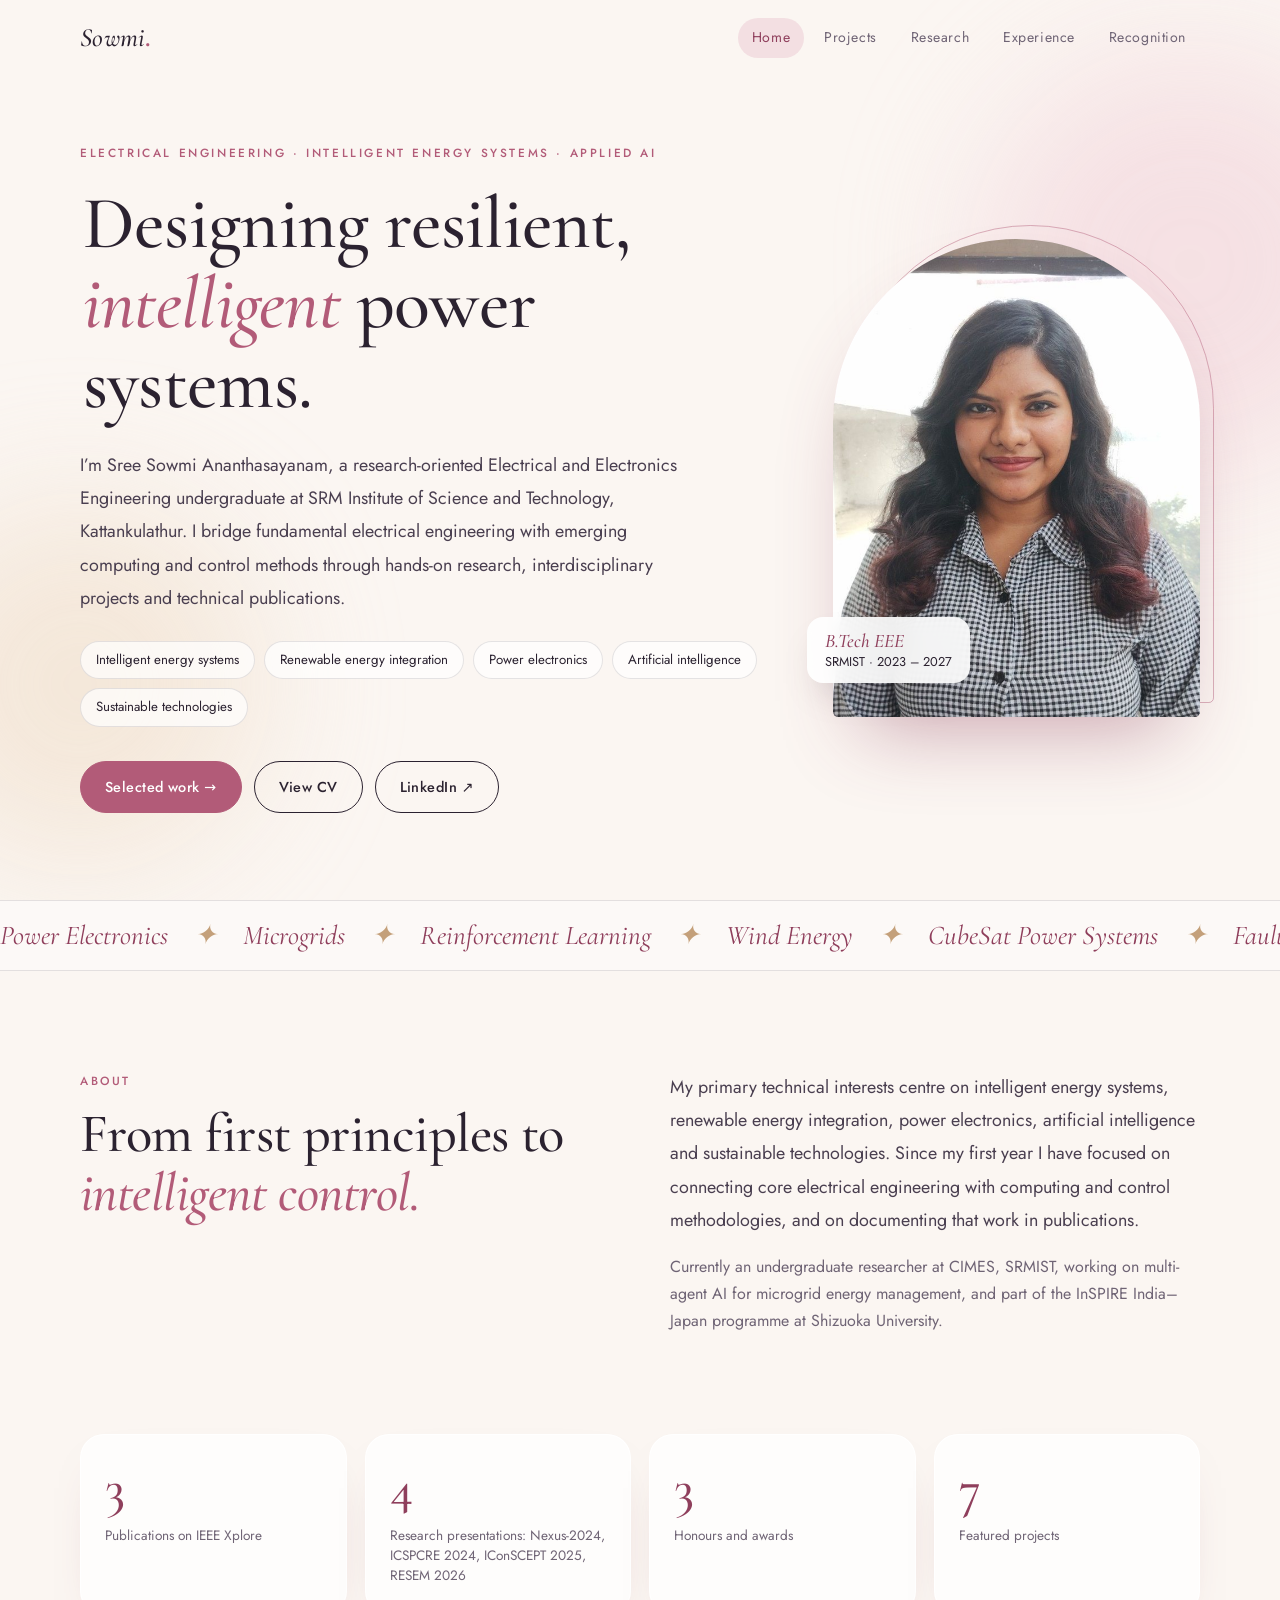
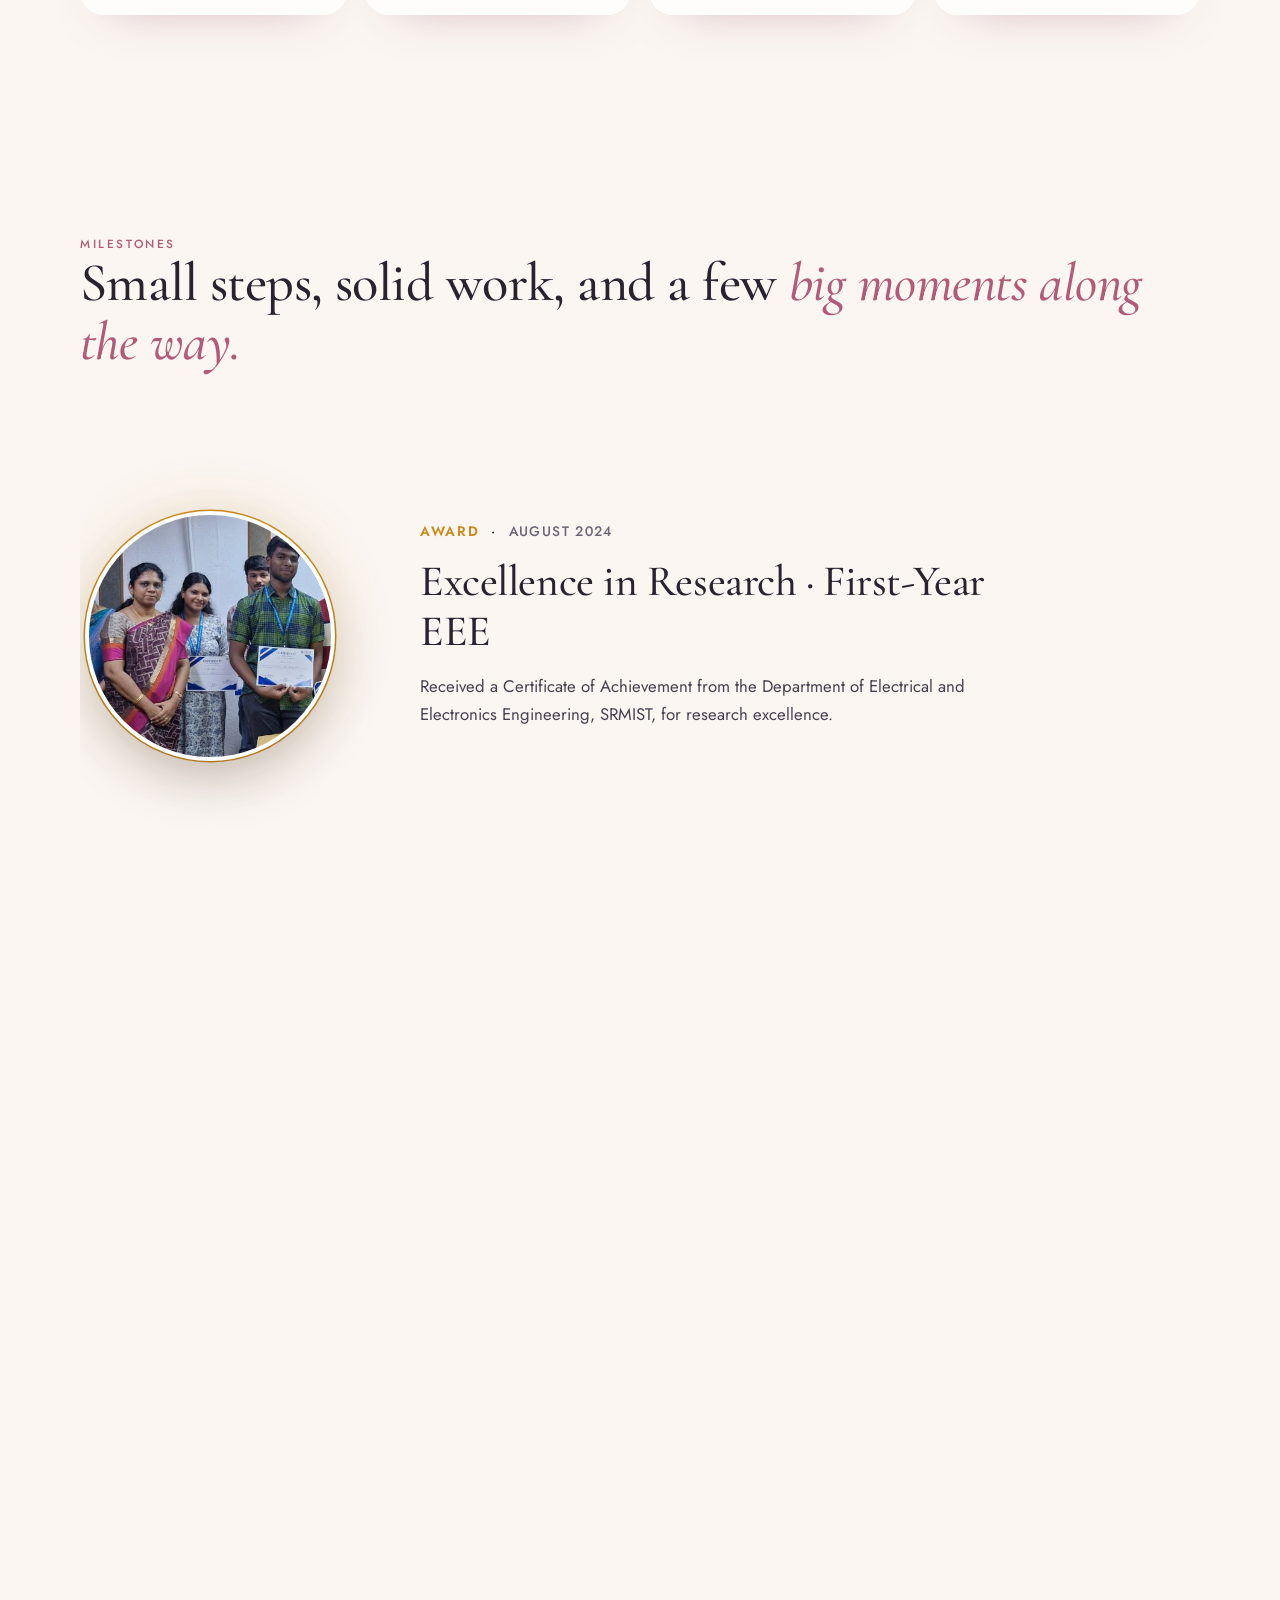
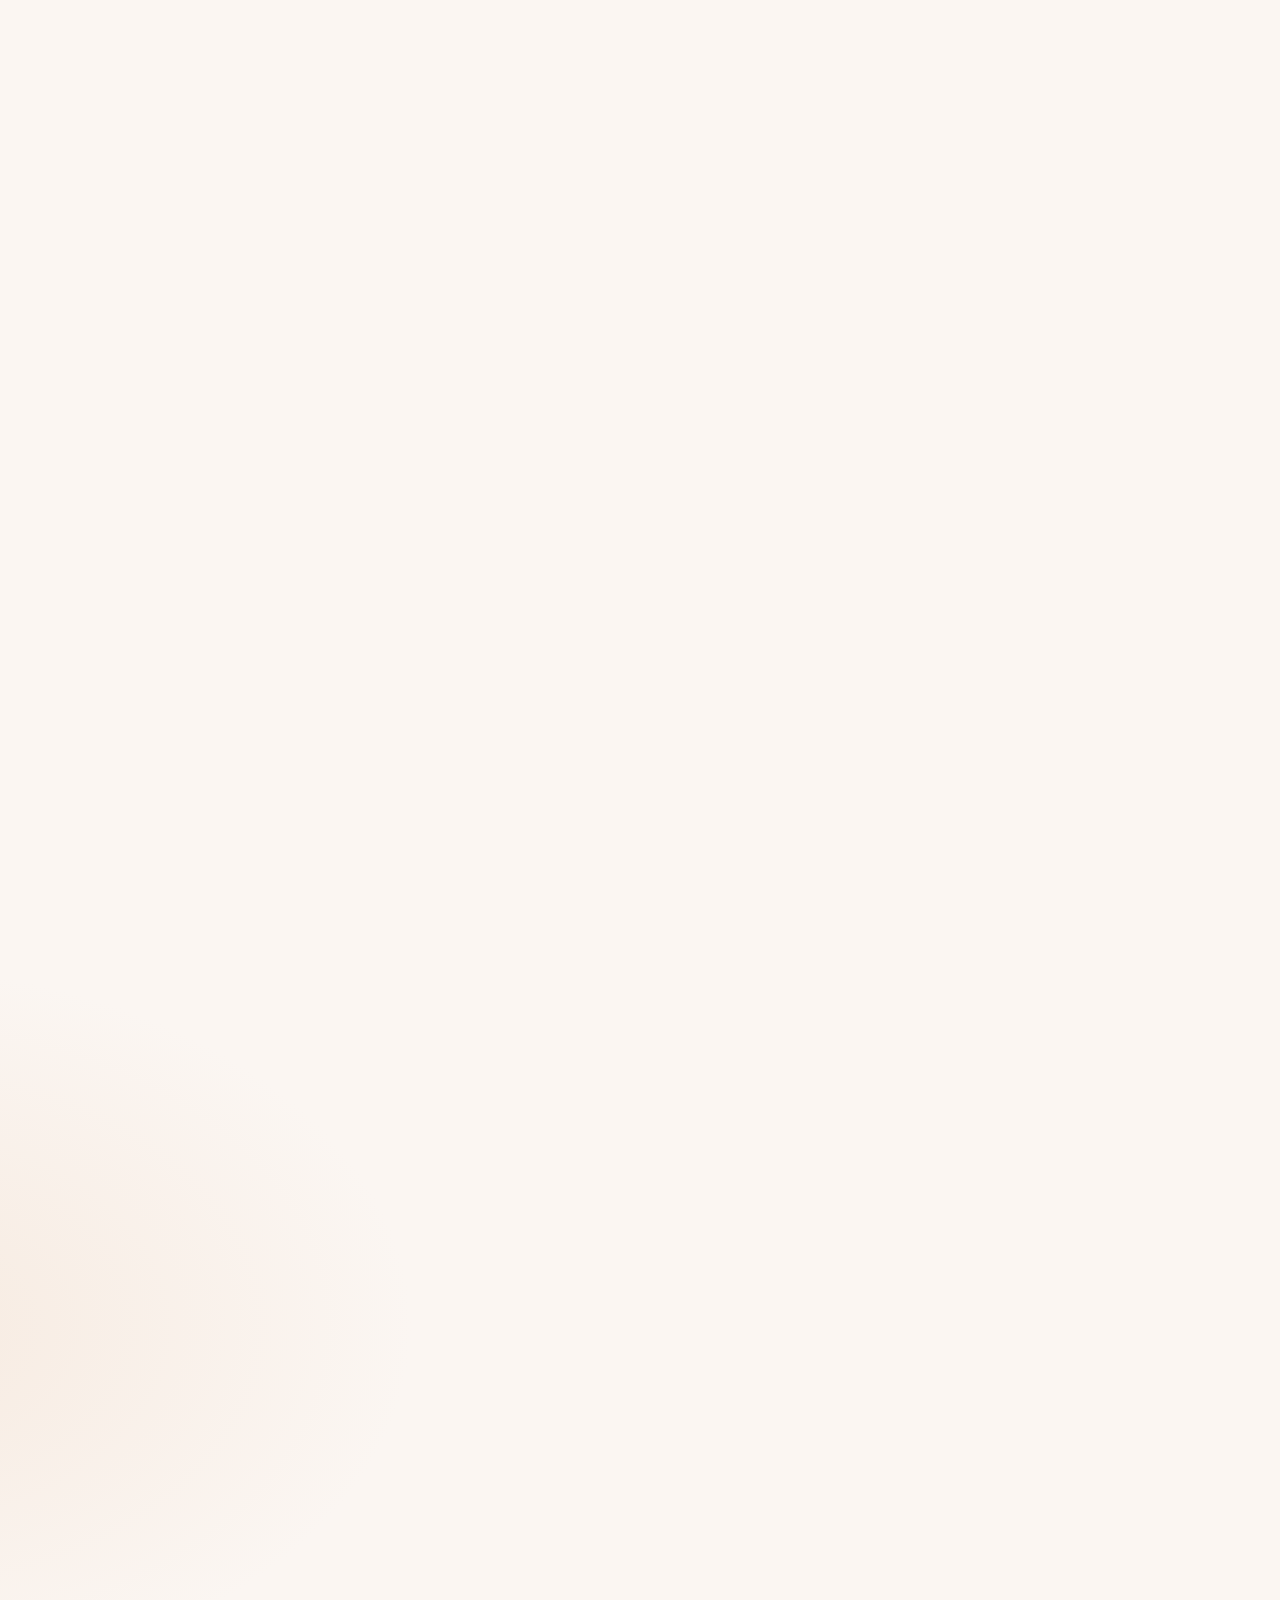
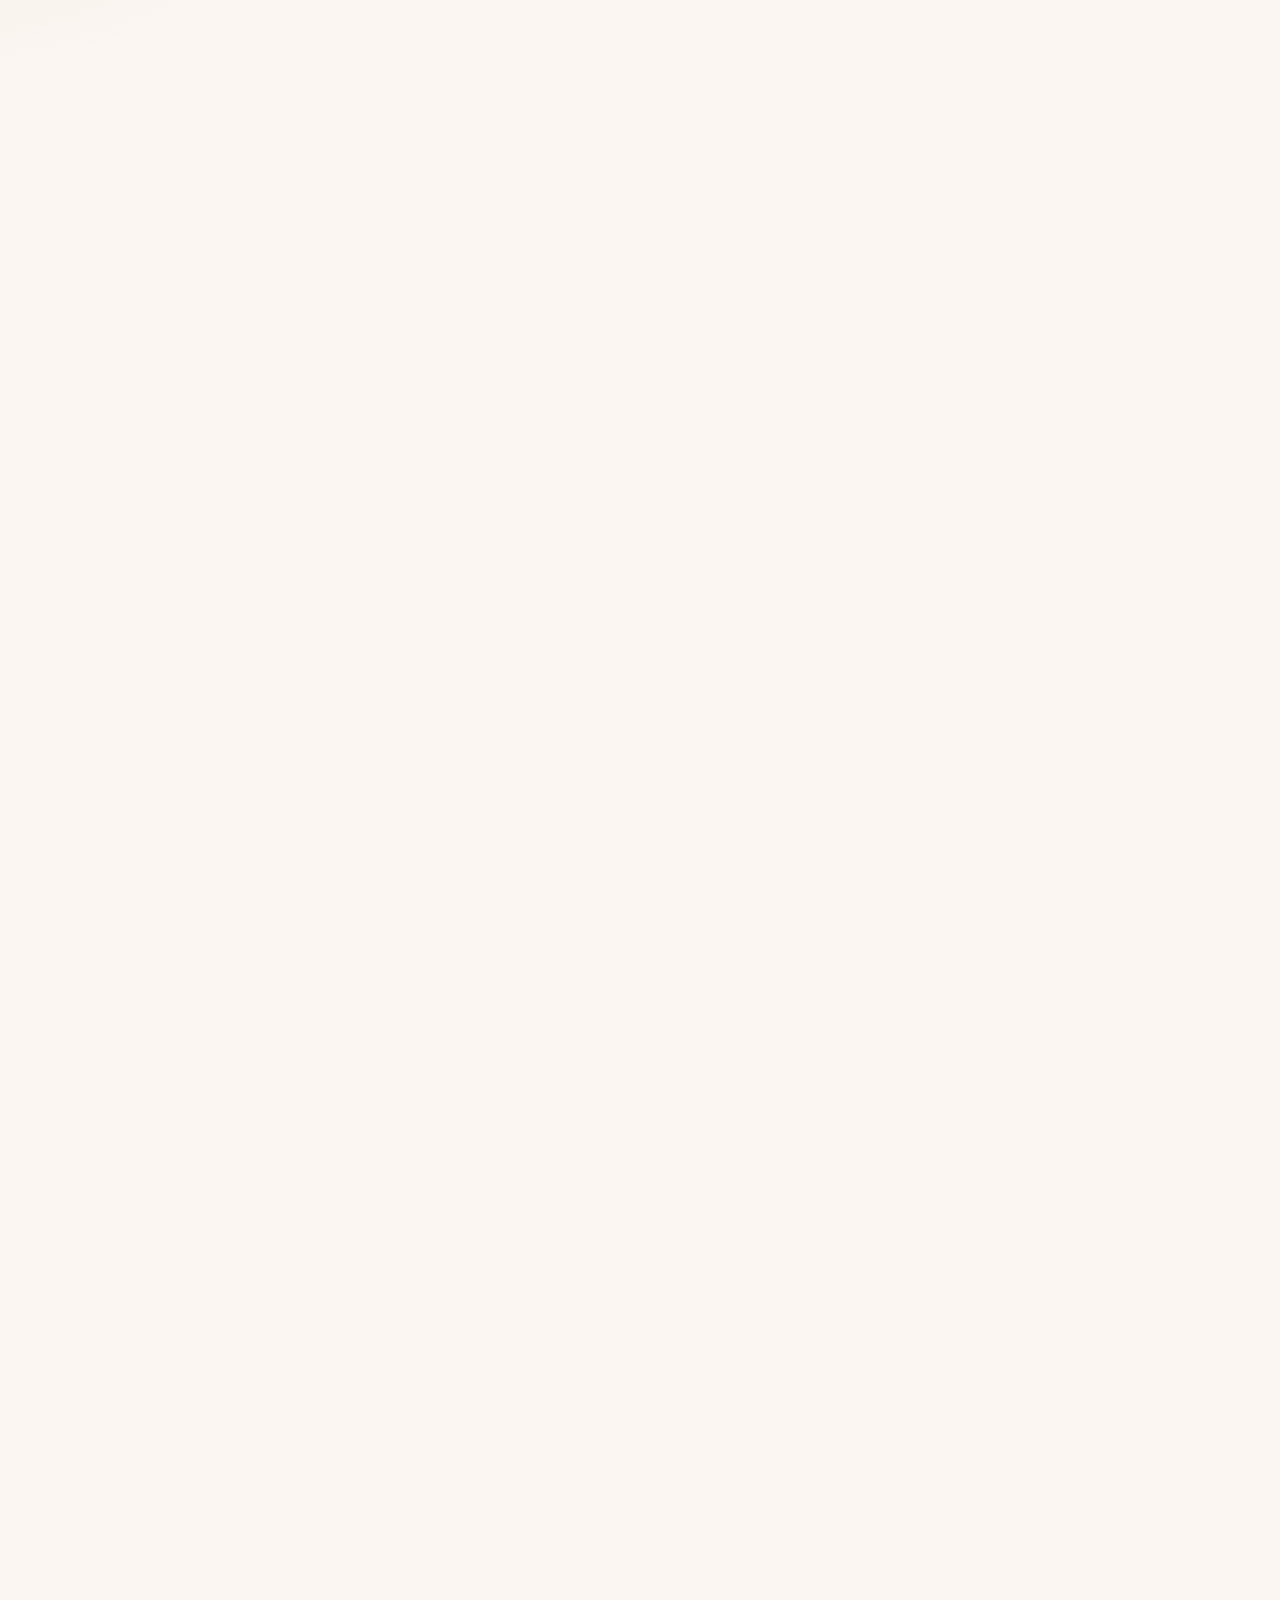
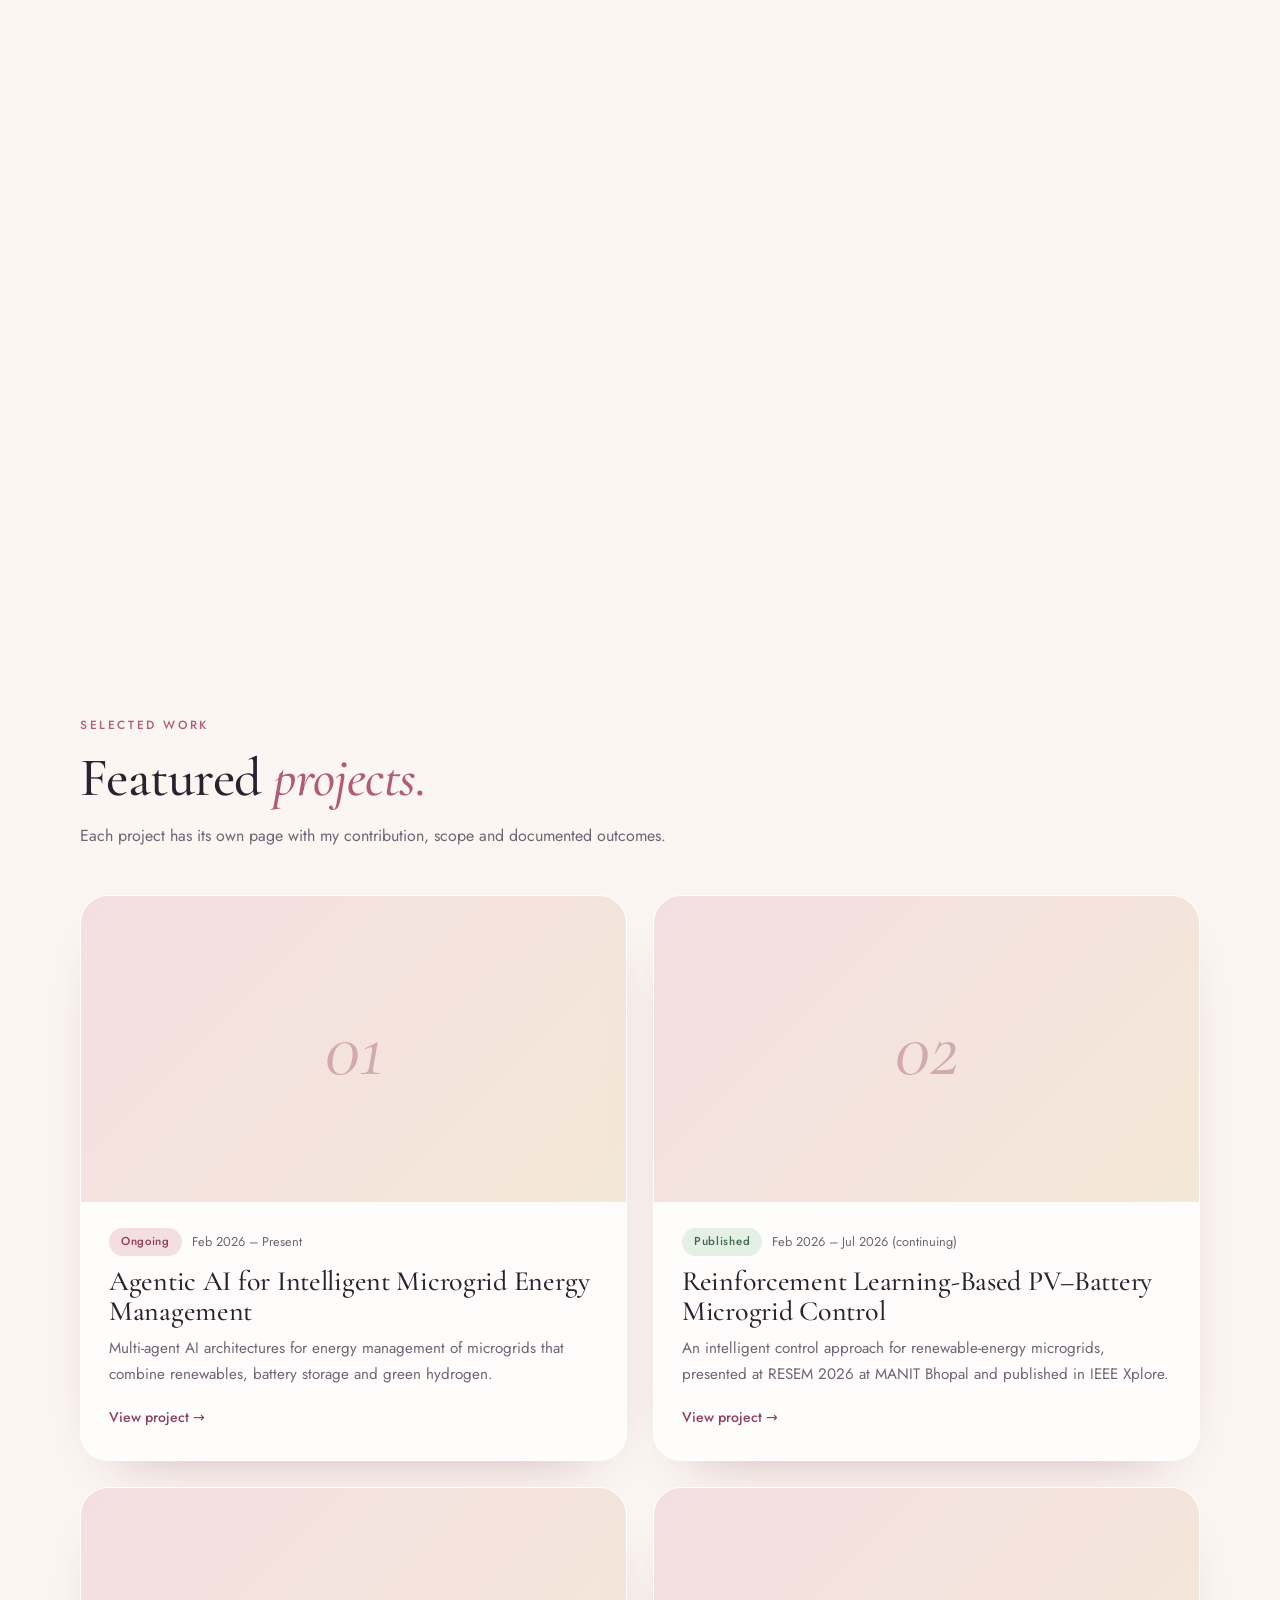
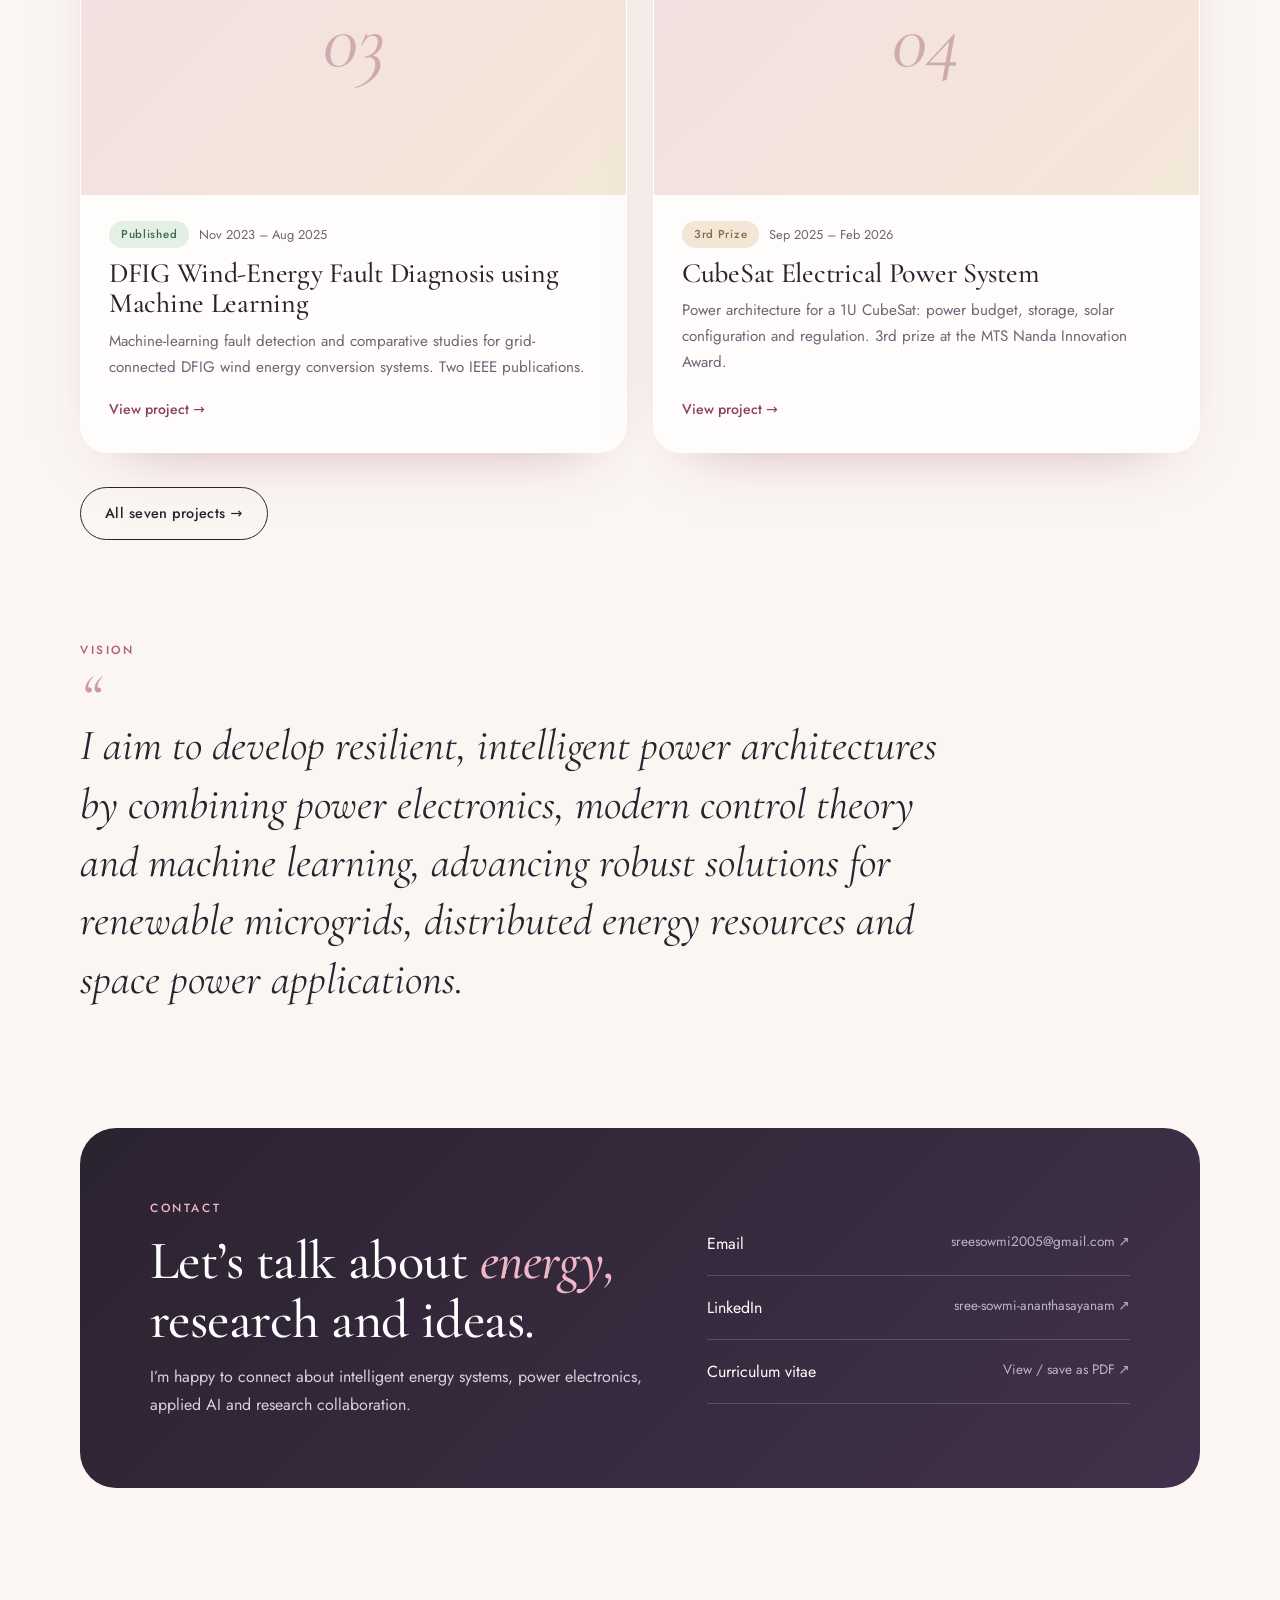
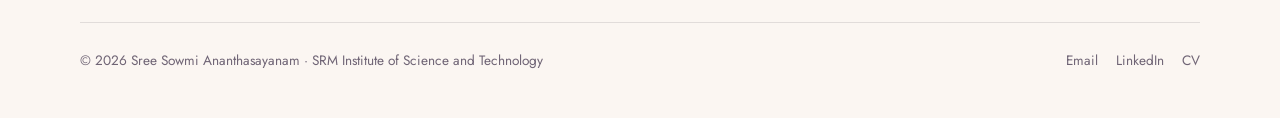
==== commit b87aa1cf: "Update print statement from 'Hello' to 'Goodbye'" ====
--- a/index.html
+++ b/index.html
@@ -11,7 +11,7 @@
 <meta name="theme-color" content="#fbf6f2">
 <link rel="icon" href="data:image/svg+xml,%3Csvg xmlns='http://www.w3.org/2000/svg' viewBox='0 0 64 64'%3E%3Crect width='64' height='64' rx='32' fill='%23f3dfe2'/%3E%3Ctext x='32' y='43' font-family='Georgia,serif' font-style='italic' font-size='30' text-anchor='middle' fill='%238f3f5c'%3ESS%3C/text%3E%3C/svg%3E">
 <link rel="preconnect" href="https://fonts.googleapis.com"><link rel="preconnect" href="https://fonts.gstatic.com" crossorigin>
-<link rel="stylesheet" href="https://fonts.googleapis.com/css2?family=Cormorant+Garamond:ital,wght@0,400;0,500;0,600;1,400;1,500&family=Jost:wght@300;400;500&display=swap">
+<link rel="stylesheet" href="https://fonts.googleapis.com/css2?family=Cormorant+Garamond:ital,wght@0,400;0,500;0,600;1,400;1,500&family=Jost:wght@300;400;500;600&display=swap">
 <link rel="stylesheet" href="assets/style.css">
 <script>document.documentElement.classList.add('js');setTimeout(function(){document.documentElement.classList.add('ready')},2000);</script>
 </head>
@@ -49,13 +49,14 @@
   </div>
  </div>
 </div>
+
 <div class="marquee" aria-hidden="true"><div>Power Electronics<span>✦</span>Microgrids<span>✦</span>Reinforcement Learning<span>✦</span>Wind Energy<span>✦</span>CubeSat Power Systems<span>✦</span>Fault Diagnosis<span>✦</span>Renewable Integration<span>✦</span>Applied AI<span>✦</span>Power Electronics<span>✦</span>Microgrids<span>✦</span>Reinforcement Learning<span>✦</span>Wind Energy<span>✦</span>CubeSat Power Systems<span>✦</span>Fault Diagnosis<span>✦</span>Renewable Integration<span>✦</span>Applied AI<span>✦</span></div></div>
 
 <section id="about"><div class="wrap">
  <div class="split">
   <div class="sec-head reveal" style="margin:0"><div class="eyebrow">About</div><h2>From first principles to <em>intelligent control.</em></h2></div>
   <div class="reveal" style="--d:.15s"><p class="lead" style="max-width:none">My primary technical interests centre on intelligent energy systems, renewable energy integration, power electronics, artificial intelligence and sustainable technologies. Since my first year I have focused on connecting core electrical engineering with computing and control methodologies, and on documenting that work in publications.</p>
-  <p class="muted" style="margin-top:16px">Currently an undergraduate researcher at CIMES, SRMIST, working on multi-agent AI for microgrid energy management, and part of the InSPIRE India–Japan programme at Shizuoka University[cite: 4].</p></div>
+  <p class="muted" style="margin-top:16px">Currently an undergraduate researcher at CIMES, SRMIST, working on multi-agent AI for microgrid energy management, and part of the InSPIRE India–Japan programme at Shizuoka University.</p></div>
  </div>
 </div></section>
 
@@ -66,273 +67,333 @@
  <div class="stat reveal"><b data-count="7">7</b><span>Featured projects</span></div>
 </div></div></section>
 
-<!-- Sleek Pop-Up Milestone Journey (Rich Gradient Edition) -->
-<section style="padding-top:50px; padding-bottom:50px;">
-  <div class="wrap">
-    <div class="sec-head reveal" style="text-align:center;">
+<!-- Pinned Cinematic Slideshow Section -->
+<section class="cinema-section" id="timelineScroll">
+  <div class="wrap cinema-wrap">
+    <div class="cinema-header">
       <div class="eyebrow">Milestones</div>
       <h2>Small steps, solid work, and a few <em>big moments along the way.</em></h2>
     </div>
 
-    <div class="journey-stream">
-
-      <!-- 1. Oct 2026: 3rd Research Paper -->
-      <div class="j-item cat-pub">
-        <div class="j-bubble">
-          <img src="images/pub-rl-microgrid.png" alt="RL-Based PV-Battery Microgrid Control" onerror="this.style.display='none';this.nextElementSibling.style.display='flex'">
-          <div class="j-bubble-fallback" style="display:none;">RL</div>
-        </div>
-        <div class="j-content">
-          <div class="j-meta"><span class="j-tag">Publication</span> • <span class="j-date">October 2026</span></div>
-          <h3 class="j-title">3rd Research Paper · RL-Based PV–Battery Microgrid Control</h3>
-          <p class="j-desc">Published in IEEE Xplore, exploring reinforcement learning-based voltage and frequency stability control in PV–battery microgrids with EV charging and vehicle-to-grid (V2G) integration.</p>
-        </div>
-      </div>
-
-      <!-- 2. Oct 2026: InSPIRE-SI -->
-      <div class="j-item cat-global">
-        <div class="j-bubble">
-          <img src="images/milestone-inspire.jpg" alt="InSPIRE-SI Shizuoka University" onerror="this.style.display='none';this.nextElementSibling.style.display='flex'">
-          <div class="j-bubble-fallback" style="display:none;">JP</div>
-        </div>
-        <div class="j-content">
-          <div class="j-meta"><span class="j-tag">Global Exchange</span> • <span class="j-date">October 2026</span></div>
-          <h3 class="j-title">Selected for InSPIRE-SI · Shizuoka University, Japan</h3>
-          <p class="j-desc">Selected for an India–Japan collaborative program focused on renewable energy, decarbonization, and social innovation[cite: 4].</p>
-        </div>
-      </div>
-
-      <!-- 3. Sep 2026: Hero MotoCorp -->
-      <div class="j-item cat-career">
-        <div class="j-bubble">
-          <img src="images/milestone-hero.jpg" alt="Hero MotoCorp Offer" onerror="this.style.display='none';this.nextElementSibling.style.display='flex'">
-          <div class="j-bubble-fallback" style="display:none;">H</div>
-        </div>
-        <div class="j-content">
-          <div class="j-meta"><span class="j-tag">Career</span> • <span class="j-date">September 2026</span></div>
-          <h3 class="j-title">Graduate Engineer Trainee, R&amp;D · Hero MotoCorp</h3>
-          <p class="j-desc">Secured a GET role in R&amp;D with a ₹9 LPA CTC and a ₹2.5 lakh joining bonus, bringing the total package to ₹11.5 lakh.</p>
-        </div>
-      </div>
-
-      <!-- 4. Sep 2026: Smart India Hackathon -->
-      <div class="j-item cat-lead">
-        <div class="j-bubble">
-          <img src="images/milestone-sih.jpg" alt="Smart India Hackathon 2026" onerror="this.style.display='none';this.nextElementSibling.style.display='flex'">
-          <div class="j-bubble-fallback" style="display:none;">SIH</div>
-        </div>
-        <div class="j-content">
-          <div class="j-meta"><span class="j-tag">Hackathon</span> • <span class="j-date">September 2026</span></div>
-          <h3 class="j-title">Smart India Hackathon 2026 · Internal Shortlist</h3>
-          <p class="j-desc">Shortlisted internally with the CIMES SRMIST team to develop and pitch innovative engineering solutions.</p>
-        </div>
-      </div>
-
-      <!-- 5. Aug 2026: SRM MTS Leadership -->
-      <div class="j-item cat-lead">
-        <div class="j-bubble">
-          <img src="images/milestone-mts-pr.jpg" alt="SRM MTS PR and Media Head" onerror="this.style.display='none';this.nextElementSibling.style.display='flex'">
-          <div class="j-bubble-fallback" style="display:none;">MTS</div>
-        </div>
-        <div class="j-content">
-          <div class="j-meta"><span class="j-tag">Leadership</span> • <span class="j-date">August 2026</span></div>
-          <h3 class="j-title">PR &amp; Media Head · SRM Marine Technology Society</h3>
-          <p class="j-desc">Took on responsibility for media, branding, and technical outreach for the SRM-MTS Student Chapter.</p>
-        </div>
-      </div>
-
-      <!-- 6. Jul 2026: RESEM 2026 -->
-      <div class="j-item cat-research">
-        <div class="j-bubble">
-          <img src="images/milestone-resem.jpg" alt="IEEE RESEM 2026 MANIT Bhopal" onerror="this.style.display='none';this.nextElementSibling.style.display='flex'">
-          <div class="j-bubble-fallback" style="display:none;">RS</div>
-        </div>
-        <div class="j-content">
-          <div class="j-meta"><span class="j-tag">Conference</span> • <span class="j-date">July 2026</span></div>
-          <h3 class="j-title">IEEE RESEM 2026 · MANIT Bhopal</h3>
-          <p class="j-desc">Presented research on reinforcement learning-based control for PV–battery microgrids[cite: 11].</p>
-        </div>
-      </div>
-
-      <!-- 7. Mar 2026: MTS Nanda Award -->
-      <div class="j-item cat-award">
-        <div class="j-bubble">
-          <img src="images/award-mts-2026.jpg" alt="5th MTS Nanda Innovation Award" onerror="this.style.display='none';this.nextElementSibling.style.display='flex'">
-          <div class="j-bubble-fallback" style="display:none;">3rd</div>
-        </div>
-        <div class="j-content">
-          <div class="j-meta"><span class="j-tag">Award</span> • <span class="j-date">March 2026</span></div>
-          <h3 class="j-title">3rd Prize · 5th MTS Nanda Innovation Award</h3>
-          <p class="j-desc">Recognized by the MTS India Section for a CubeSat electrical power subsystem featuring a bidirectional SEPIC converter and smart battery management system.</p>
-        </div>
-      </div>
-
-      <!-- 8. Mar 2026: 2nd Research Paper -->
-      <div class="j-item cat-pub">
-        <div class="j-bubble">
-          <img src="images/pub-dfig-comparative.png" alt="DFIG Wind Turbine Fault Detection" onerror="this.style.display='none';this.nextElementSibling.style.display='flex'">
-          <div class="j-bubble-fallback" style="display:none;">DFIG</div>
-        </div>
-        <div class="j-content">
-          <div class="j-meta"><span class="j-tag">Publication</span> • <span class="j-date">March 2026</span></div>
-          <h3 class="j-title">2nd Research Paper · DFIG Wind Turbine Fault Detection</h3>
-          <p class="j-desc">Published a comparative machine learning study on fault classification in a 9 MW doubly fed induction generator (DFIG) wind energy system in IEEE Xplore[cite: 10].</p>
-        </div>
-      </div>
-
-      <!-- 9. Feb 2026: CIMES SRMIST -->
-      <div class="j-item cat-research">
-        <div class="j-bubble">
-          <img src="images/milestone-cimes.jpg" alt="CIMES SRMIST Research" onerror="this.style.display='none';this.nextElementSibling.style.display='flex'">
-          <div class="j-bubble-fallback" style="display:none;">CI</div>
-        </div>
-        <div class="j-content">
-          <div class="j-meta"><span class="j-tag">Research</span> • <span class="j-date">February 2026</span></div>
-          <h3 class="j-title">Undergraduate Researcher · CIMES, SRMIST</h3>
-          <p class="j-desc">Started exploring agentic AI and multi-agent energy management for renewable microgrids, bringing together power systems and intelligent control[cite: 4, 8].</p>
-        </div>
-      </div>
-
-      <!-- 10. Dec 2025: CubeSat EPS Review -->
-      <div class="j-item cat-research">
-        <div class="j-bubble">
-          <img src="images/milestone-ispace.jpg" alt="CubeSat EPS Review Bengaluru" onerror="this.style.display='none';this.nextElementSibling.style.display='flex'">
-          <div class="j-bubble-fallback" style="display:none;">EPS</div>
-        </div>
-        <div class="j-content">
-          <div class="j-meta"><span class="j-tag">Industry Review</span> • <span class="j-date">December 2025</span></div>
-          <h3 class="j-title">CubeSat EPS Technical Review · Bengaluru</h3>
-          <p class="j-desc">Presented the CubeSat electrical power subsystem architecture and received technical feedback from space industry professionals at ITCA.</p>
-        </div>
-      </div>
-
-      <!-- 11. Dec 2025: iConSCEPT 2025 -->
-      <div class="j-item cat-research">
-        <div class="j-bubble">
-          <img src="images/milestone-iconscept.jpg" alt="IEEE iConSCEPT 2025" onerror="this.style.display='none';this.nextElementSibling.style.display='flex'">
-          <div class="j-bubble-fallback" style="display:none;">NIT</div>
-        </div>
-        <div class="j-content">
-          <div class="j-meta"><span class="j-tag">Conference</span> • <span class="j-date">December 2025</span></div>
-          <h3 class="j-title">IEEE iConSCEPT 2025 · NIT Puducherry</h3>
-          <p class="j-desc">Presented comparative machine learning methods for fault classification in grid-connected wind energy systems[cite: 11].</p>
-        </div>
-      </div>
-
-      <!-- 12. Feb 2025 - Feb 2026: IAEMP VP -->
-      <div class="j-item cat-lead">
-        <div class="j-bubble">
-          <img src="images/milestone-iaemp.jpg" alt="IAEMP SRM Vice President" onerror="this.style.display='none';this.nextElementSibling.style.display='flex'">
-          <div class="j-bubble-fallback" style="display:none;">VP</div>
-        </div>
-        <div class="j-content">
-          <div class="j-meta"><span class="j-tag">Leadership</span> • <span class="j-date">Feb 2025 – Feb 2026</span></div>
-          <h3 class="j-title">Vice President · IAEMP SRM Student Chapter</h3>
-          <p class="j-desc">Led student initiatives around energy conservation, technical workshops, and chapter activities.</p>
-        </div>
-      </div>
-
-      <!-- 13. Feb 2025: Chancellor's Award -->
-      <div class="j-item cat-award">
-        <div class="j-bubble">
-          <img src="images/award-chancellor-2025.jpg" alt="Chancellor's Award for Excellence" onerror="this.style.display='none';this.nextElementSibling.style.display='flex'">
-          <div class="j-bubble-fallback" style="display:none;">★</div>
-        </div>
-        <div class="j-content">
-          <div class="j-meta"><span class="j-tag">Award</span> • <span class="j-date">February 2025</span></div>
-          <h3 class="j-title">Chancellor’s Award for Excellence in Undergraduate Research</h3>
-          <p class="j-desc">Received SRMIST's Chancellor's Award in recognition of undergraduate research contributions.</p>
-        </div>
-      </div>
-
-      <!-- 14. Nov 2024: 1st Research Paper -->
-      <div class="j-item cat-pub">
-        <div class="j-bubble">
-          <img src="images/pub-wecs-ml.png" alt="Wind Energy Fault Analysis Paper" onerror="this.style.display='none';this.nextElementSibling.style.display='flex'">
-          <div class="j-bubble-fallback" style="display:none;">WECS</div>
-        </div>
-        <div class="j-content">
-          <div class="j-meta"><span class="j-tag">Publication</span> • <span class="j-date">November 2024</span></div>
-          <h3 class="j-title">1st Research Paper · Wind Energy Fault Analysis</h3>
-          <p class="j-desc">Published my first IEEE Xplore paper on machine-learning-based fault analysis for grid-connected wind energy conversion systems[cite: 10].</p>
-        </div>
-      </div>
-
-      <!-- 15. Aug 2024: OPAL-RT & RTDS -->
-      <div class="j-item cat-research">
-        <div class="j-bubble">
-          <img src="images/milestone-opalrt.jpg" alt="OPAL-RT and RTDS Simulation" onerror="this.style.display='none';this.nextElementSibling.style.display='flex'">
-          <div class="j-bubble-fallback" style="display:none;">RTDS</div>
-        </div>
-        <div class="j-content">
-          <div class="j-meta"><span class="j-tag">Training</span> • <span class="j-date">August 2024</span></div>
-          <h3 class="j-title">OPAL-RT &amp; RTDS · Real-Time Simulation</h3>
-          <p class="j-desc">Gained training in real-time digital simulation and hardware-in-the-loop concepts for wind energy conversion controllers.</p>
-        </div>
-      </div>
-
-      <!-- 16. Aug 2024: First-Year EEE Award -->
-      <div class="j-item cat-award">
-        <div class="j-bubble">
-          <img src="images/award-eee-2024.jpg" alt="Excellence in Research Year 1" onerror="this.style.display='none';this.nextElementSibling.style.display='flex'">
-          <div class="j-bubble-fallback" style="display:none;">Yr 1</div>
-        </div>
-        <div class="j-content">
-          <div class="j-meta"><span class="j-tag">Award</span> • <span class="j-date">August 2024</span></div>
-          <h3 class="j-title">Excellence in Research · First-Year EEE</h3>
-          <p class="j-desc">Received a Certificate of Achievement from the Department of Electrical and Electronics Engineering, SRMIST, for research excellence[cite: 8].</p>
-        </div>
-      </div>
-
-      <!-- 17. Jul 2024: IEEE ICSPCRE 2024 -->
-      <div class="j-item cat-research">
-        <div class="j-bubble">
-          <img src="images/milestone-icspcre.jpg" alt="IEEE ICSPCRE 2024 NIT Rourkela" onerror="this.style.display='none';this.nextElementSibling.style.display='flex'">
-          <div class="j-bubble-fallback" style="display:none;">NIT</div>
-        </div>
-        <div class="j-content">
-          <div class="j-meta"><span class="j-tag">Conference</span> • <span class="j-date">July 2024</span></div>
-          <h3 class="j-title">First Conference Presentation · IEEE ICSPCRE 2024</h3>
-          <p class="j-desc">Presented research on wind energy conversion system fault diagnostics at NIT Rourkela[cite: 8, 11].</p>
-        </div>
-      </div>
-
-      <!-- 18. Jun - Jul 2024: CSIR-CSIO -->
-      <div class="j-item cat-research">
-        <div class="j-bubble">
-          <img src="images/milestone-csir.jpg" alt="CSIR-CSIO Internship" onerror="this.style.display='none';this.nextElementSibling.style.display='flex'">
-          <div class="j-bubble-fallback" style="display:none;">CSIR</div>
-        </div>
-        <div class="j-content">
-          <div class="j-meta"><span class="j-tag">Internship</span> • <span class="j-date">June – July 2024</span></div>
-          <h3 class="j-title">Research Intern · CSIR–CSIO</h3>
-          <p class="j-desc">Worked on modelling and simulation of a solar-powered docking system for an IoT-enabled air purification and UV disinfection unit[cite: 7].</p>
-        </div>
-      </div>
-
-      <!-- 19. May 2024: Earth Resistance Audit -->
-      <div class="j-item cat-lead">
-        <div class="j-bubble">
-          <img src="images/milestone-audit.jpg" alt="Earth Resistance Audit" onerror="this.style.display='none';this.nextElementSibling.style.display='flex'">
-          <div class="j-bubble-fallback" style="display:none;">BEE</div>
-        </div>
-        <div class="j-content">
-          <div class="j-meta"><span class="j-tag">Fieldwork</span> • <span class="j-date">May 2024</span></div>
-          <h3 class="j-title">Earth Resistance &amp; Grounding Audit</h3>
-          <p class="j-desc">Participated in electrical grounding audits and earth resistance testing under the guidance of BEE-certified energy auditors.</p>
-        </div>
-      </div>
-
-      <!-- 20. Aug 2023 - Apr 2024: Bio-Oil Research -->
-      <div class="j-item cat-research">
-        <div class="j-bubble">
-          <img src="images/milestone-biooil.jpg" alt="Bio-Oil Transformer Insulation" onerror="this.style.display='none';this.nextElementSibling.style.display='flex'">
-          <div class="j-bubble-fallback" style="display:none;">IEC</div>
-        </div>
-        <div class="j-content">
-          <div class="j-meta"><span class="j-tag">Research</span> • <span class="j-date">August 2023 – April 2024</span></div>
-          <h3 class="j-title">Bio-Oil-Based Transformer Insulation Research</h3>
-          <p class="j-desc">Investigated natural ester blends as potential transformer insulating fluids, studying their properties against relevant IEC standards and presenting the work at Nexus-2024[cite: 7, 11].</p>
+    <div class="cinema-viewport">
+
+      <!-- 1. Oct 2026 -->
+      <div class="c-slide theme-pub is-active">
+        <div class="c-visual-anchor">
+          <div class="c-glow"></div>
+          <div class="c-orb">
+            <img src="images/pub-rl-microgrid.png" alt="RL PV-Battery Microgrid Paper" onerror="this.style.display='none';this.nextElementSibling.style.display='flex'">
+            <div class="c-fallback" style="display:none;">01</div>
+          </div>
+        </div>
+        <div class="c-narrative">
+          <div class="c-meta"><span class="c-tag">Publication</span> · <span class="c-date">October 2026</span></div>
+          <h3 class="c-title">3rd Research Paper · RL-Based PV–Battery Microgrid Control</h3>
+          <p class="c-desc">Published in IEEE Xplore, exploring reinforcement learning-based voltage and frequency stability control in PV–battery microgrids with EV charging and vehicle-to-grid (V2G) integration.</p>
+        </div>
+      </div>
+
+      <!-- 2. Oct 2026 -->
+      <div class="c-slide theme-global">
+        <div class="c-visual-anchor">
+          <div class="c-glow"></div>
+          <div class="c-orb">
+            <img src="images/milestone-inspire.jpg" alt="InSPIRE-SI Shizuoka University" onerror="this.style.display='none';this.nextElementSibling.style.display='flex'">
+            <div class="c-fallback" style="display:none;">02</div>
+          </div>
+        </div>
+        <div class="c-narrative">
+          <div class="c-meta"><span class="c-tag">Global Exchange</span> · <span class="c-date">October 2026</span></div>
+          <h3 class="c-title">Selected for InSPIRE-SI · Shizuoka University, Japan</h3>
+          <p class="c-desc">Selected for an India–Japan collaborative program focused on renewable energy, decarbonization, and social innovation.</p>
+        </div>
+      </div>
+
+      <!-- 3. Sep 2026 -->
+      <div class="c-slide theme-career">
+        <div class="c-visual-anchor">
+          <div class="c-glow"></div>
+          <div class="c-orb">
+            <img src="images/milestone-hero.jpg" alt="Hero MotoCorp" onerror="this.style.display='none';this.nextElementSibling.style.display='flex'">
+            <div class="c-fallback" style="display:none;">03</div>
+          </div>
+        </div>
+        <div class="c-narrative">
+          <div class="c-meta"><span class="c-tag">Career</span> · <span class="c-date">September 2026</span></div>
+          <h3 class="c-title">Graduate Engineer Trainee, R&amp;D · Hero MotoCorp</h3>
+          <p class="c-desc">Secured a GET role in R&amp;D with a ₹9 LPA CTC and a ₹2.5 lakh joining bonus, bringing the total package to ₹11.5 lakh.</p>
+        </div>
+      </div>
+
+      <!-- 4. Sep 2026 -->
+      <div class="c-slide theme-lead">
+        <div class="c-visual-anchor">
+          <div class="c-glow"></div>
+          <div class="c-orb">
+            <img src="images/milestone-sih.jpg" alt="Smart India Hackathon" onerror="this.style.display='none';this.nextElementSibling.style.display='flex'">
+            <div class="c-fallback" style="display:none;">04</div>
+          </div>
+        </div>
+        <div class="c-narrative">
+          <div class="c-meta"><span class="c-tag">Hackathon</span> · <span class="c-date">September 2026</span></div>
+          <h3 class="c-title">Smart India Hackathon 2026 · Internal Shortlist</h3>
+          <p class="c-desc">Shortlisted internally with the CIMES SRMIST team to develop and pitch innovative engineering solutions.</p>
+        </div>
+      </div>
+
+      <!-- 5. Aug 2026 -->
+      <div class="c-slide theme-lead">
+        <div class="c-visual-anchor">
+          <div class="c-glow"></div>
+          <div class="c-orb">
+            <img src="images/milestone-mts-pr.jpg" alt="SRM MTS" onerror="this.style.display='none';this.nextElementSibling.style.display='flex'">
+            <div class="c-fallback" style="display:none;">05</div>
+          </div>
+        </div>
+        <div class="c-narrative">
+          <div class="c-meta"><span class="c-tag">Leadership</span> · <span class="c-date">August 2026</span></div>
+          <h3 class="c-title">PR &amp; Media Head · SRM Marine Technology Society</h3>
+          <p class="c-desc">Took on responsibility for media, branding, and technical outreach for the SRM-MTS Student Chapter.</p>
+        </div>
+      </div>
+
+      <!-- 6. Jul 2026 -->
+      <div class="c-slide theme-research">
+        <div class="c-visual-anchor">
+          <div class="c-glow"></div>
+          <div class="c-orb">
+            <img src="images/milestone-resem.jpg" alt="IEEE RESEM 2026" onerror="this.style.display='none';this.nextElementSibling.style.display='flex'">
+            <div class="c-fallback" style="display:none;">06</div>
+          </div>
+        </div>
+        <div class="c-narrative">
+          <div class="c-meta"><span class="c-tag">Conference</span> · <span class="c-date">July 2026</span></div>
+          <h3 class="c-title">IEEE RESEM 2026 · MANIT Bhopal</h3>
+          <p class="c-desc">Presented research on reinforcement learning-based control for PV–battery microgrids.</p>
+        </div>
+      </div>
+
+      <!-- 7. Mar 2026 -->
+      <div class="c-slide theme-award">
+        <div class="c-visual-anchor">
+          <div class="c-glow"></div>
+          <div class="c-orb">
+            <img src="images/award-mts-2026.jpg" alt="MTS Nanda Innovation Award" onerror="this.style.display='none';this.nextElementSibling.style.display='flex'">
+            <div class="c-fallback" style="display:none;">07</div>
+          </div>
+        </div>
+        <div class="c-narrative">
+          <div class="c-meta"><span class="c-tag">Award</span> · <span class="c-date">March 2026</span></div>
+          <h3 class="c-title">3rd Prize · 5th MTS Nanda Innovation Award</h3>
+          <p class="c-desc">Recognized by the MTS India Section for a CubeSat electrical power subsystem featuring a bidirectional SEPIC converter and smart battery management system.</p>
+        </div>
+      </div>
+
+      <!-- 8. Mar 2026 -->
+      <div class="c-slide theme-pub">
+        <div class="c-visual-anchor">
+          <div class="c-glow"></div>
+          <div class="c-orb">
+            <img src="images/pub-dfig-comparative.png" alt="DFIG Wind Turbine Fault Detection" onerror="this.style.display='none';this.nextElementSibling.style.display='flex'">
+            <div class="c-fallback" style="display:none;">08</div>
+          </div>
+        </div>
+        <div class="c-narrative">
+          <div class="c-meta"><span class="c-tag">Publication</span> · <span class="c-date">March 2026</span></div>
+          <h3 class="c-title">2nd Research Paper · DFIG Wind Turbine Fault Detection</h3>
+          <p class="c-desc">Published a comparative machine learning study on fault classification in a 9 MW doubly fed induction generator (DFIG) wind energy system in IEEE Xplore.</p>
+        </div>
+      </div>
+
+      <!-- 9. Feb 2026 -->
+      <div class="c-slide theme-research">
+        <div class="c-visual-anchor">
+          <div class="c-glow"></div>
+          <div class="c-orb">
+            <img src="images/milestone-cimes.jpg" alt="CIMES SRMIST" onerror="this.style.display='none';this.nextElementSibling.style.display='flex'">
+            <div class="c-fallback" style="display:none;">09</div>
+          </div>
+        </div>
+        <div class="c-narrative">
+          <div class="c-meta"><span class="c-tag">Research</span> · <span class="c-date">February 2026</span></div>
+          <h3 class="c-title">Undergraduate Researcher · CIMES, SRMIST</h3>
+          <p class="c-desc">Started exploring agentic AI and multi-agent energy management for renewable microgrids, bringing together power systems and intelligent control.</p>
+        </div>
+      </div>
+
+      <!-- 10. Dec 2025 -->
+      <div class="c-slide theme-research">
+        <div class="c-visual-anchor">
+          <div class="c-glow"></div>
+          <div class="c-orb">
+            <img src="images/milestone-ispace.jpg" alt="CubeSat EPS Review" onerror="this.style.display='none';this.nextElementSibling.style.display='flex'">
+            <div class="c-fallback" style="display:none;">10</div>
+          </div>
+        </div>
+        <div class="c-narrative">
+          <div class="c-meta"><span class="c-tag">Industry Review</span> · <span class="c-date">December 2025</span></div>
+          <h3 class="c-title">CubeSat EPS Technical Review · Bengaluru</h3>
+          <p class="c-desc">Presented the CubeSat electrical power subsystem architecture and received technical feedback from space industry professionals at ITCA.</p>
+        </div>
+      </div>
+
+      <!-- 11. Dec 2025 -->
+      <div class="c-slide theme-research">
+        <div class="c-visual-anchor">
+          <div class="c-glow"></div>
+          <div class="c-orb">
+            <img src="images/milestone-iconscept.jpg" alt="IEEE iConSCEPT 2025" onerror="this.style.display='none';this.nextElementSibling.style.display='flex'">
+            <div class="c-fallback" style="display:none;">11</div>
+          </div>
+        </div>
+        <div class="c-narrative">
+          <div class="c-meta"><span class="c-tag">Conference</span> · <span class="c-date">December 2025</span></div>
+          <h3 class="c-title">IEEE iConSCEPT 2025 · NIT Puducherry</h3>
+          <p class="c-desc">Presented comparative machine learning methods for fault classification in grid-connected wind energy systems.</p>
+        </div>
+      </div>
+
+      <!-- 12. Feb 2025 - Feb 2026 -->
+      <div class="c-slide theme-lead">
+        <div class="c-visual-anchor">
+          <div class="c-glow"></div>
+          <div class="c-orb">
+            <img src="images/milestone-iaemp.jpg" alt="IAEMP SRM" onerror="this.style.display='none';this.nextElementSibling.style.display='flex'">
+            <div class="c-fallback" style="display:none;">12</div>
+          </div>
+        </div>
+        <div class="c-narrative">
+          <div class="c-meta"><span class="c-tag">Leadership</span> · <span class="c-date">Feb 2025 – Feb 2026</span></div>
+          <h3 class="c-title">Vice President · IAEMP SRM Student Chapter</h3>
+          <p class="c-desc">Led student initiatives around energy conservation, technical workshops, and chapter activities.</p>
+        </div>
+      </div>
+
+      <!-- 13. Feb 2025 -->
+      <div class="c-slide theme-award">
+        <div class="c-visual-anchor">
+          <div class="c-glow"></div>
+          <div class="c-orb">
+            <img src="images/award-chancellor-2025.jpg" alt="Chancellor Award" onerror="this.style.display='none';this.nextElementSibling.style.display='flex'">
+            <div class="c-fallback" style="display:none;">13</div>
+          </div>
+        </div>
+        <div class="c-narrative">
+          <div class="c-meta"><span class="c-tag">Award</span> · <span class="c-date">February 2025</span></div>
+          <h3 class="c-title">Chancellor’s Award for Excellence in Undergraduate Research</h3>
+          <p class="c-desc">Received SRMIST's Chancellor's Award in recognition of undergraduate research contributions.</p>
+        </div>
+      </div>
+
+      <!-- 14. Nov 2024 -->
+      <div class="c-slide theme-pub">
+        <div class="c-visual-anchor">
+          <div class="c-glow"></div>
+          <div class="c-orb">
+            <img src="images/pub-wecs-ml.png" alt="WECS ML Paper" onerror="this.style.display='none';this.nextElementSibling.style.display='flex'">
+            <div class="c-fallback" style="display:none;">14</div>
+          </div>
+        </div>
+        <div class="c-narrative">
+          <div class="c-meta"><span class="c-tag">Publication</span> · <span class="c-date">November 2024</span></div>
+          <h3 class="c-title">1st Research Paper · Wind Energy Fault Analysis</h3>
+          <p class="c-desc">Published my first IEEE Xplore paper on machine-learning-based fault analysis for grid-connected wind energy conversion systems.</p>
+        </div>
+      </div>
+
+      <!-- 15. Aug 2024 -->
+      <div class="c-slide theme-research">
+        <div class="c-visual-anchor">
+          <div class="c-glow"></div>
+          <div class="c-orb">
+            <img src="images/milestone-opalrt.jpg" alt="OPAL-RT and RTDS" onerror="this.style.display='none';this.nextElementSibling.style.display='flex'">
+            <div class="c-fallback" style="display:none;">15</div>
+          </div>
+        </div>
+        <div class="c-narrative">
+          <div class="c-meta"><span class="c-tag">Training</span> · <span class="c-date">August 2024</span></div>
+          <h3 class="c-title">OPAL-RT &amp; RTDS · Real-Time Simulation</h3>
+          <p class="c-desc">Gained training in real-time digital simulation and hardware-in-the-loop concepts for wind energy conversion controllers.</p>
+        </div>
+      </div>
+
+      <!-- 16. Aug 2024 -->
+      <div class="c-slide theme-award">
+        <div class="c-visual-anchor">
+          <div class="c-glow"></div>
+          <div class="c-orb">
+            <img src="images/award-eee-2024.jpg" alt="Excellence in Research Year 1" onerror="this.style.display='none';this.nextElementSibling.style.display='flex'">
+            <div class="c-fallback" style="display:none;">16</div>
+          </div>
+        </div>
+        <div class="c-narrative">
+          <div class="c-meta"><span class="c-tag">Award</span> · <span class="c-date">August 2024</span></div>
+          <h3 class="c-title">Excellence in Research · First-Year EEE</h3>
+          <p class="c-desc">Received a Certificate of Achievement from the Department of Electrical and Electronics Engineering, SRMIST, for research excellence.</p>
+        </div>
+      </div>
+
+      <!-- 17. Jul 2024 -->
+      <div class="c-slide theme-research">
+        <div class="c-visual-anchor">
+          <div class="c-glow"></div>
+          <div class="c-orb">
+            <img src="images/milestone-icspcre.jpg" alt="IEEE ICSPCRE 2024" onerror="this.style.display='none';this.nextElementSibling.style.display='flex'">
+            <div class="c-fallback" style="display:none;">17</div>
+          </div>
+        </div>
+        <div class="c-narrative">
+          <div class="c-meta"><span class="c-tag">Conference</span> · <span class="c-date">July 2024</span></div>
+          <h3 class="c-title">First Conference Presentation · IEEE ICSPCRE 2024</h3>
+          <p class="c-desc">Presented research on wind energy conversion system fault diagnostics at NIT Rourkela.</p>
+        </div>
+      </div>
+
+      <!-- 18. Jun - Jul 2024 -->
+      <div class="c-slide theme-research">
+        <div class="c-visual-anchor">
+          <div class="c-glow"></div>
+          <div class="c-orb">
+            <img src="images/milestone-csir.jpg" alt="CSIR CSIO Internship" onerror="this.style.display='none';this.nextElementSibling.style.display='flex'">
+            <div class="c-fallback" style="display:none;">18</div>
+          </div>
+        </div>
+        <div class="c-narrative">
+          <div class="c-meta"><span class="c-tag">Internship</span> · <span class="c-date">June – July 2024</span></div>
+          <h3 class="c-title">Research Intern · CSIR–CSIO</h3>
+          <p class="c-desc">Worked on modelling and simulation of a solar-powered docking system for an IoT-enabled air purification and UV disinfection unit.</p>
+        </div>
+      </div>
+
+      <!-- 19. May 2024 -->
+      <div class="c-slide theme-lead">
+        <div class="c-visual-anchor">
+          <div class="c-glow"></div>
+          <div class="c-orb">
+            <img src="images/milestone-audit.jpg" alt="Grounding Audit" onerror="this.style.display='none';this.nextElementSibling.style.display='flex'">
+            <div class="c-fallback" style="display:none;">19</div>
+          </div>
+        </div>
+        <div class="c-narrative">
+          <div class="c-meta"><span class="c-tag">Fieldwork</span> · <span class="c-date">May 2024</span></div>
+          <h3 class="c-title">Earth Resistance &amp; Grounding Audit</h3>
+          <p class="c-desc">Participated in electrical grounding audits and earth resistance testing under the guidance of BEE-certified energy auditors.</p>
+        </div>
+      </div>
+
+      <!-- 20. Aug 2023 - Apr 2024 -->
+      <div class="c-slide theme-research">
+        <div class="c-visual-anchor">
+          <div class="c-glow"></div>
+          <div class="c-orb">
+            <img src="images/milestone-biooil.jpg" alt="Bio Oil Transformer Research" onerror="this.style.display='none';this.nextElementSibling.style.display='flex'">
+            <div class="c-fallback" style="display:none;">20</div>
+          </div>
+        </div>
+        <div class="c-narrative">
+          <div class="c-meta"><span class="c-tag">Research</span> · <span class="c-date">August 2023 – April 2024</span></div>
+          <h3 class="c-title">Bio-Oil-Based Transformer Insulation Research</h3>
+          <p class="c-desc">Investigated natural ester blends as potential transformer insulating fluids, studying their properties against relevant IEC standards and presenting the work at Nexus-2024.</p>
         </div>
       </div>
 
@@ -370,21 +431,40 @@
 </main>
 <footer><div class="wrap"><span>© <span data-year>2026</span> Sree Sowmi Ananthasayanam · SRM Institute of Science and Technology</span><span><a href="mailto:sreesowmi2005@gmail.com">Email</a><a href="https://www.linkedin.com/in/sree-sowmi-ananthasayanam" target="_blank" rel="noopener noreferrer">LinkedIn</a><a href="cv.html">CV</a></span></div></footer>
 
-<!-- Intersection Observer for Smooth Elastic Pop-Up -->
+<!-- Interactive Pinned Slideshow Scroll Engine -->
 <script>
 document.addEventListener('DOMContentLoaded', () => {
-  const popObserver = new IntersectionObserver((entries) => {
-    entries.forEach(entry => {
-      if (entry.isIntersecting) {
-        entry.target.classList.add('popped');
+  const section = document.getElementById('timelineScroll');
+  const slides = document.querySelectorAll('.c-slide');
+  const totalSlides = slides.length;
+  if (!section || totalSlides === 0) return;
+
+  // Give section dynamic height so natural scroll drives the slides
+  const scrollDistancePerSlide = 350;
+  section.style.height = `${totalSlides * scrollDistancePerSlide}px`;
+
+  let currentActive = 0;
+
+  window.addEventListener('scroll', () => {
+    if (window.innerWidth <= 860) return; // Allow natural layout on mobile
+
+    const rect = section.getBoundingClientRect();
+    const scrollProgress = -rect.top;
+    const maxScroll = section.offsetHeight - window.innerHeight;
+
+    if (scrollProgress >= 0 && scrollProgress <= maxScroll) {
+      const activeIndex = Math.min(
+        totalSlides - 1,
+        Math.max(0, Math.floor(scrollProgress / scrollDistancePerSlide))
+      );
+
+      if (activeIndex !== currentActive) {
+        slides[currentActive].classList.remove('is-active');
+        slides[activeIndex].classList.add('is-active');
+        currentActive = activeIndex;
       }
-    });
-  }, { 
-    threshold: 0.15, 
-    rootMargin: '0px 0px -40px 0px' 
-  });
-
-  document.querySelectorAll('.j-item').forEach(el => popObserver.observe(el));
+    }
+  }, { passive: true });
 });
 </script>
 <script src="assets/main.js" defer></script>
--- a/assets/style.css
+++ b/assets/style.css
@@ -230,232 +230,235 @@
 }
 
 /* ==========================================================================
-   Editorial Scroll Pop-Up Milestone Journey (Rich Gradient Edition)
+   Cinematic Pinned Slideshow Timeline
    ========================================================================== */
 
-.journey-stream {
+.cinema-section {
   position: relative;
-  max-width: 680px;
-  margin: 60px auto 40px;
-  padding: 40px 0;
-}
-
-/* Glowing Dynamic Center Line */
-.journey-stream::before {
-  content: "";
-  position: absolute;
-  top: 60px;
-  bottom: 80px;
-  left: 50%;
-  transform: translateX(-50%);
-  width: 2px;
-  background: linear-gradient(180deg, 
-    rgba(143,63,92,0.6) 0%, 
-    rgba(184,134,11,0.5) 25%, 
-    rgba(61,90,152,0.45) 50%, 
-    rgba(45,122,91,0.4) 75%, 
-    rgba(143,63,92,0.1) 100%);
-  border-radius: 2px;
-  z-index: 0;
-}
-
-.j-item {
-  position: relative;
+  min-height: 100vh;
+  padding: 80px 0 100px;
+}
+
+.cinema-wrap {
+  position: sticky;
+  top: 90px;
+  height: calc(100vh - 120px);
+  max-height: 720px;
   display: flex;
   flex-direction: column;
+  justify-content: center;
+}
+
+.cinema-header {
+  margin-bottom: 24px;
+}
+
+.cinema-viewport {
+  position: relative;
+  width: 100%;
+  height: 480px;
+  overflow: hidden;
+}
+
+.c-slide {
+  position: absolute;
+  inset: 0;
+  display: grid;
+  grid-template-columns: 280px 1fr;
   align-items: center;
-  text-align: center;
-  margin-bottom: 90px;
-  z-index: 1;
-}
-
-.j-item:last-child {
-  margin-bottom: 20px;
-}
-
-/* Big Pop-Up Visual Bubble */
-.j-bubble {
-  width: 160px;
-  height: 160px;
-  border-radius: 50%;
-  background: radial-gradient(circle at 30% 30%, #ffffff 0%, #f9f2ee 100%);
-  border: 3px solid var(--cat-color, #8f3f5c);
-  outline: 6px solid rgba(255, 255, 255, 0.95);
-  outline-offset: -3px;
-  box-shadow: 0 16px 36px -10px var(--cat-glow, rgba(143, 63, 92, 0.25)),
-              0 0 25px -4px rgba(255, 255, 255, 0.8) inset;
+  gap: 60px;
+  opacity: 0;
+  pointer-events: none;
+  transform: translateY(40px) scale(0.96);
+  filter: blur(8px);
+  transition: transform 0.85s cubic-bezier(0.16, 1, 0.3, 1),
+              opacity 0.7s ease,
+              filter 0.7s ease;
+}
+
+.c-slide.is-active {
+  opacity: 1;
+  pointer-events: all;
+  transform: translateY(0) scale(1);
+  filter: blur(0);
+}
+
+/* Big Glow Orb on Left */
+.c-visual-anchor {
+  position: relative;
+  width: 260px;
+  height: 260px;
   display: flex;
   align-items: center;
   justify-content: center;
+}
+
+.c-glow {
+  position: absolute;
+  inset: -25px;
+  border-radius: 50%;
+  background: var(--glow-color, radial-gradient(circle, rgba(178,91,120,0.45) 0%, transparent 70%));
+  filter: blur(28px);
+  opacity: 0.85;
+  transition: background 0.8s ease, transform 1s ease;
+  z-index: 0;
+  animation: pulseAura 4s ease-in-out infinite alternate;
+}
+
+@keyframes pulseAura {
+  0% { transform: scale(0.94); opacity: 0.7; }
+  100% { transform: scale(1.08); opacity: 0.95; }
+}
+
+.c-orb {
+  position: relative;
+  width: 250px;
+  height: 250px;
+  border-radius: 50%;
+  background: #fbf6f2;
+  border: 4px solid #ffffff;
+  box-shadow: 0 24px 60px -14px rgba(43, 34, 48, 0.3),
+              0 0 0 1.5px var(--accent-color, #b25b78);
   overflow: hidden;
-  position: relative;
-  margin-bottom: 22px;
-  
-  /* Initial hidden state before pop-up */
-  transform: scale(0.55) translateY(40px);
-  opacity: 0;
-  filter: blur(5px);
-  transition: transform 0.85s cubic-bezier(0.34, 1.56, 0.64, 1), 
-              opacity 0.6s ease, 
-              filter 0.5s ease, 
-              box-shadow 0.4s ease;
-}
-
-/* Popped Active State */
-.j-item.popped .j-bubble {
-  transform: scale(1) translateY(0);
-  opacity: 1;
-  filter: blur(0);
-}
-
-.j-item:hover .j-bubble {
-  transform: scale(1.09) translateY(-6px) rotate(-1.5deg);
-  box-shadow: 0 26px 50px -8px var(--cat-glow, rgba(143, 63, 92, 0.4)), 
-              0 0 0 7px rgba(255, 255, 255, 0.6);
-}
-
-.j-bubble img {
+  z-index: 1;
+}
+
+.c-orb img {
   width: 100%;
   height: 100%;
   object-fit: cover;
   display: block;
-  border-radius: 50%;
-}
-
-.j-bubble-fallback {
-  font-family: 'Cormorant Garamond', Georgia, serif;
-  font-size: 2.2rem;
-  font-style: italic;
-  font-weight: 600;
-  color: var(--cat-color, #8f3f5c);
-  background: radial-gradient(circle, var(--cat-tint, rgba(243, 223, 226, 0.7)) 0%, rgba(251, 246, 242, 0.9) 100%);
+}
+
+.c-fallback {
   width: 100%;
   height: 100%;
   display: flex;
   align-items: center;
   justify-content: center;
-}
-
-/* Frosted Glass Capsule Card */
-.j-content {
-  background: linear-gradient(135deg, rgba(255, 255, 255, 0.9) 0%, rgba(253, 248, 245, 0.82) 100%);
-  backdrop-filter: blur(16px);
-  -webkit-backdrop-filter: blur(16px);
-  border: 1px solid var(--line, #e8dfd8);
-  border-radius: 22px;
-  padding: 20px 28px;
-  max-width: 500px;
-  box-shadow: 0 12px 32px -10px rgba(42, 36, 33, 0.05);
-  
-  /* Initial hidden card state */
-  transform: translateY(28px);
-  opacity: 0;
-  transition: transform 0.75s cubic-bezier(0.16, 1, 0.3, 1) 0.16s, 
-              opacity 0.6s ease 0.16s, 
-              border-color 0.3s ease, 
-              box-shadow 0.3s ease;
-}
-
-.j-item.popped .j-content {
-  transform: translateY(0);
-  opacity: 1;
-}
-
-.j-item:hover .j-content {
-  border-color: var(--cat-color, rgba(143, 63, 92, 0.45));
-  box-shadow: 0 16px 36px -8px var(--cat-glow, rgba(143, 63, 92, 0.16));
-}
-
-.j-meta {
+  font-family: 'Jost', sans-serif;
+  font-weight: 600;
+  font-size: 2.4rem;
+  letter-spacing: -0.02em;
+  color: var(--accent-color, #b25b78);
+  background: radial-gradient(circle at 35% 35%, #ffffff 0%, #f4e3e6 100%);
+}
+
+/* Open Editorial Narrative */
+.c-narrative {
+  display: flex;
+  flex-direction: column;
+  justify-content: center;
+  max-width: 620px;
+}
+
+.c-meta {
   display: flex;
   align-items: center;
-  justify-content: center;
-  gap: 10px;
-  margin-bottom: 8px;
+  gap: 12px;
+  margin-bottom: 12px;
   font-family: 'Jost', sans-serif;
-  font-size: 0.75rem;
+  font-variant-numeric: tabular-nums lining-nums;
+  font-size: 0.86rem;
+  letter-spacing: 0.1em;
+  text-transform: uppercase;
   font-weight: 500;
-  text-transform: uppercase;
-  letter-spacing: 0.08em;
-}
-
-.j-tag {
-  color: var(--cat-color, #8f3f5c);
-  background: var(--cat-tint, rgba(143, 63, 92, 0.08));
-  padding: 3px 12px;
-  border-radius: 100px;
+}
+
+.c-tag {
+  color: var(--accent-color, #b25b78);
   font-weight: 600;
-  font-size: 0.7rem;
-}
-
-.j-date {
-  color: var(--muted, #8a7b75);
-}
-
-.j-title {
-  font-family: 'Cormorant Garamond', Georgia, serif;
-  font-size: 1.36rem;
-  font-weight: 600;
-  color: var(--ink, #2a2421);
-  margin: 0 0 8px;
-  line-height: 1.28;
-}
-
-.j-desc {
+  letter-spacing: 0.12em;
+}
+
+.c-date {
+  color: var(--muted);
+}
+
+.c-title {
+  font-family: var(--serif);
+  font-size: clamp(2rem, 3.4vw, 2.9rem);
+  font-weight: 500;
+  line-height: 1.15;
+  color: var(--ink);
+  margin-bottom: 16px;
+  letter-spacing: -0.01em;
+}
+
+.c-desc {
   font-family: 'Jost', sans-serif;
-  font-size: 0.92rem;
-  color: var(--muted, #665b55);
-  margin: 0;
-  line-height: 1.55;
-}
-
-/* Category Accent Themes */
-.cat-pub {
-  --cat-color: #2d7a5b;
-  --cat-glow: rgba(45, 122, 91, 0.3);
-  --cat-tint: rgba(45, 122, 91, 0.09);
-}
-
-.cat-global {
-  --cat-color: #3d5a98;
-  --cat-glow: rgba(61, 90, 152, 0.32);
-  --cat-tint: rgba(61, 90, 152, 0.1);
-}
-
-.cat-career {
-  --cat-color: #a06914;
-  --cat-glow: rgba(160, 105, 20, 0.32);
-  --cat-tint: rgba(160, 105, 20, 0.1);
-}
-
-.cat-award {
-  --cat-color: #b8860b;
-  --cat-glow: rgba(184, 134, 11, 0.35);
-  --cat-tint: rgba(184, 134, 11, 0.12);
-}
-
-.cat-lead {
-  --cat-color: #8f3f5c;
-  --cat-glow: rgba(143, 63, 92, 0.3);
-  --cat-tint: rgba(143, 63, 92, 0.09);
-}
-
-.cat-research {
-  --cat-color: #73436a;
-  --cat-glow: rgba(115, 67, 106, 0.32);
-  --cat-tint: rgba(115, 67, 106, 0.1);
-}
-
-@media (max-width: 600px) {
-  .j-bubble {
-    width: 130px;
-    height: 130px;
-  }
-  .j-content {
-    max-width: 90vw;
-    padding: 16px 20px;
-  }
-  .j-title {
-    font-size: 1.22rem;
-  }
-}
+  font-size: 1.05rem;
+  line-height: 1.7;
+  color: #4a3f50;
+  margin-bottom: 22px;
+}
+
+/* Category Palettes */
+.theme-pub {
+  --accent-color: #248255;
+  --glow-color: radial-gradient(circle, rgba(36, 130, 85, 0.5) 0%, transparent 70%);
+}
+
+.theme-global {
+  --accent-color: #3258a8;
+  --glow-color: radial-gradient(circle, rgba(50, 88, 168, 0.5) 0%, transparent 70%);
+}
+
+.theme-career {
+  --accent-color: #b8731d;
+  --glow-color: radial-gradient(circle, rgba(184, 115, 29, 0.55) 0%, transparent 70%);
+}
+
+.theme-award {
+  --accent-color: #c98a1a;
+  --glow-color: radial-gradient(circle, rgba(201, 138, 26, 0.55) 0%, transparent 70%);
+}
+
+.theme-lead {
+  --accent-color: #a84267;
+  --glow-color: radial-gradient(circle, rgba(168, 66, 103, 0.5) 0%, transparent 70%);
+}
+
+.theme-research {
+  --accent-color: #79437d;
+  --glow-color: radial-gradient(circle, rgba(121, 67, 125, 0.5) 0%, transparent 70%);
+}
+
+@media (max-width: 860px) {
+  .cinema-section {
+    min-height: auto;
+    padding: 60px 0;
+  }
+  .cinema-wrap {
+    position: relative;
+    top: auto;
+    height: auto;
+    max-height: none;
+  }
+  .cinema-viewport {
+    height: auto;
+    overflow: visible;
+  }
+  .c-slide {
+    position: relative;
+    inset: auto;
+    grid-template-columns: 1fr;
+    gap: 24px;
+    opacity: 1 !important;
+    filter: none !important;
+    transform: none !important;
+    pointer-events: all;
+    margin-bottom: 70px;
+  }
+  .c-visual-anchor {
+    width: 200px;
+    height: 200px;
+  }
+  .c-orb {
+    width: 190px;
+    height: 190px;
+  }
+  .c-title {
+    font-size: 1.85rem;
+  }
+}
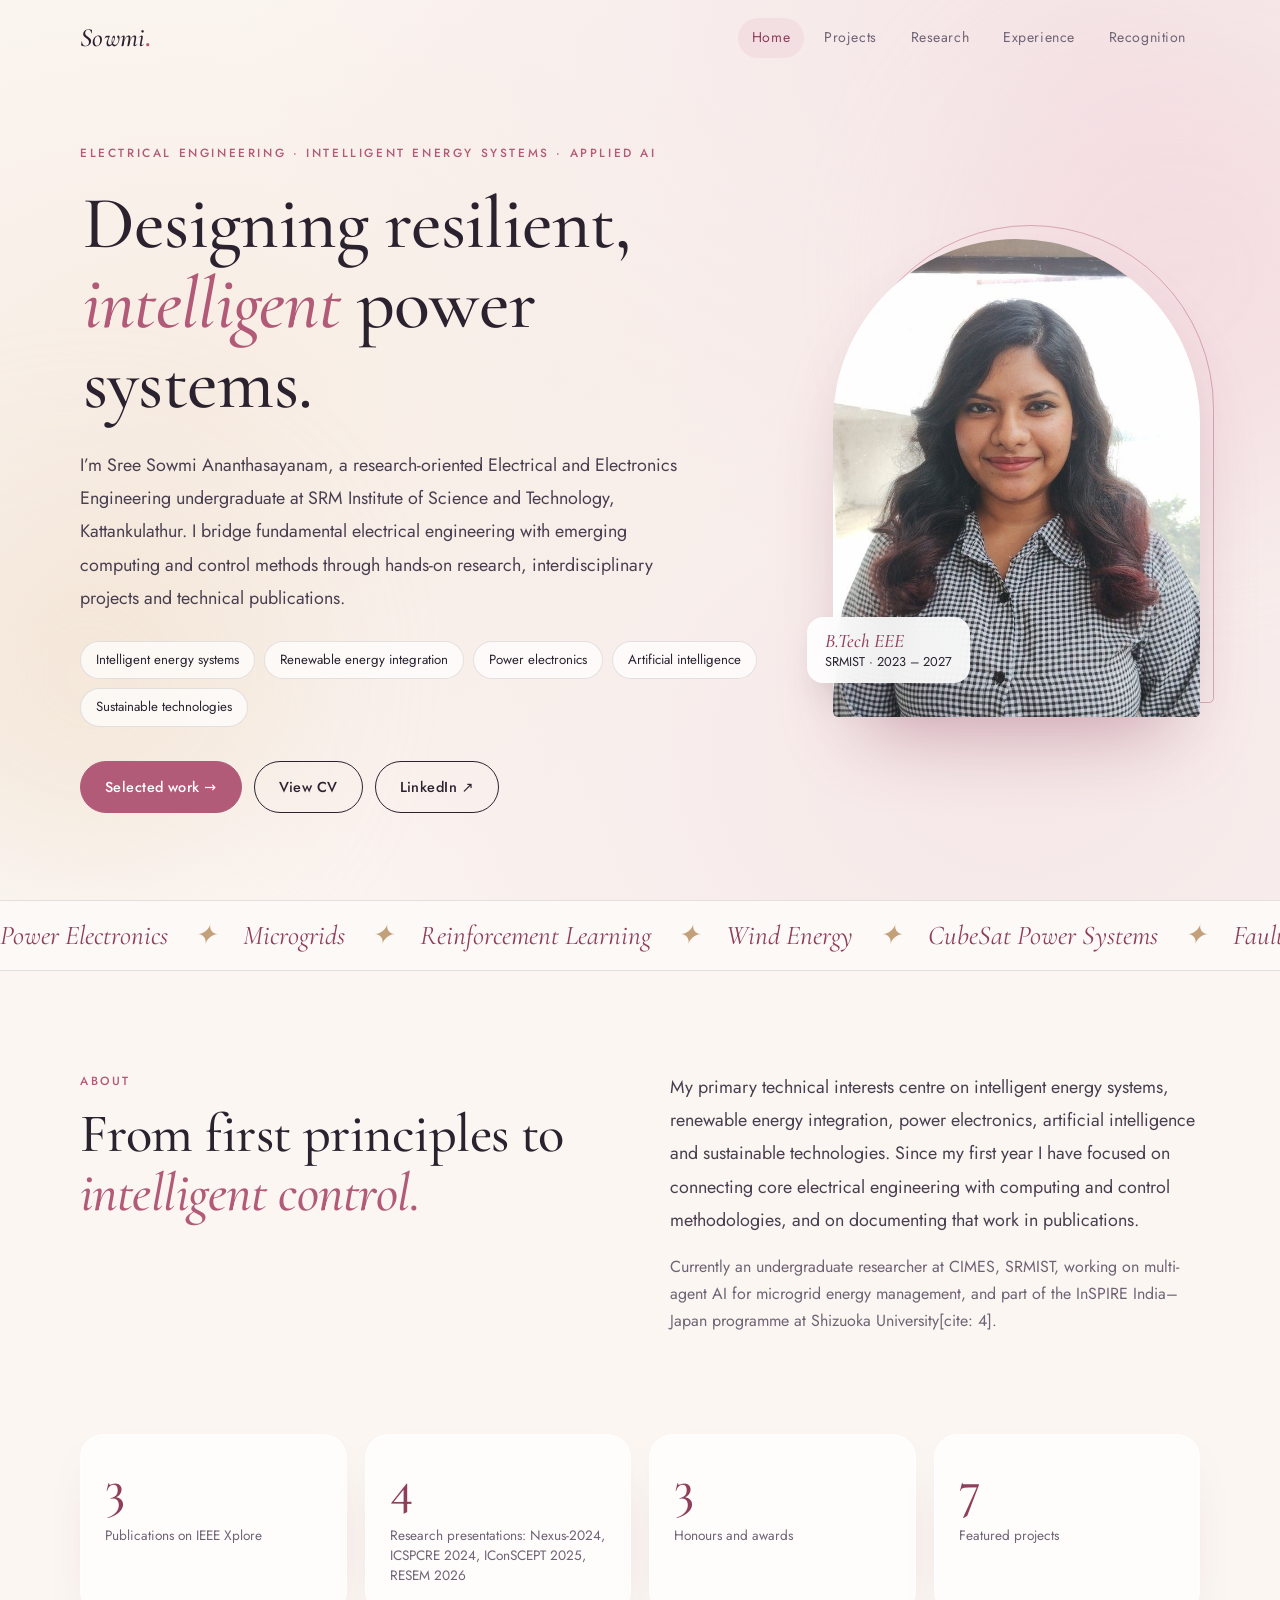
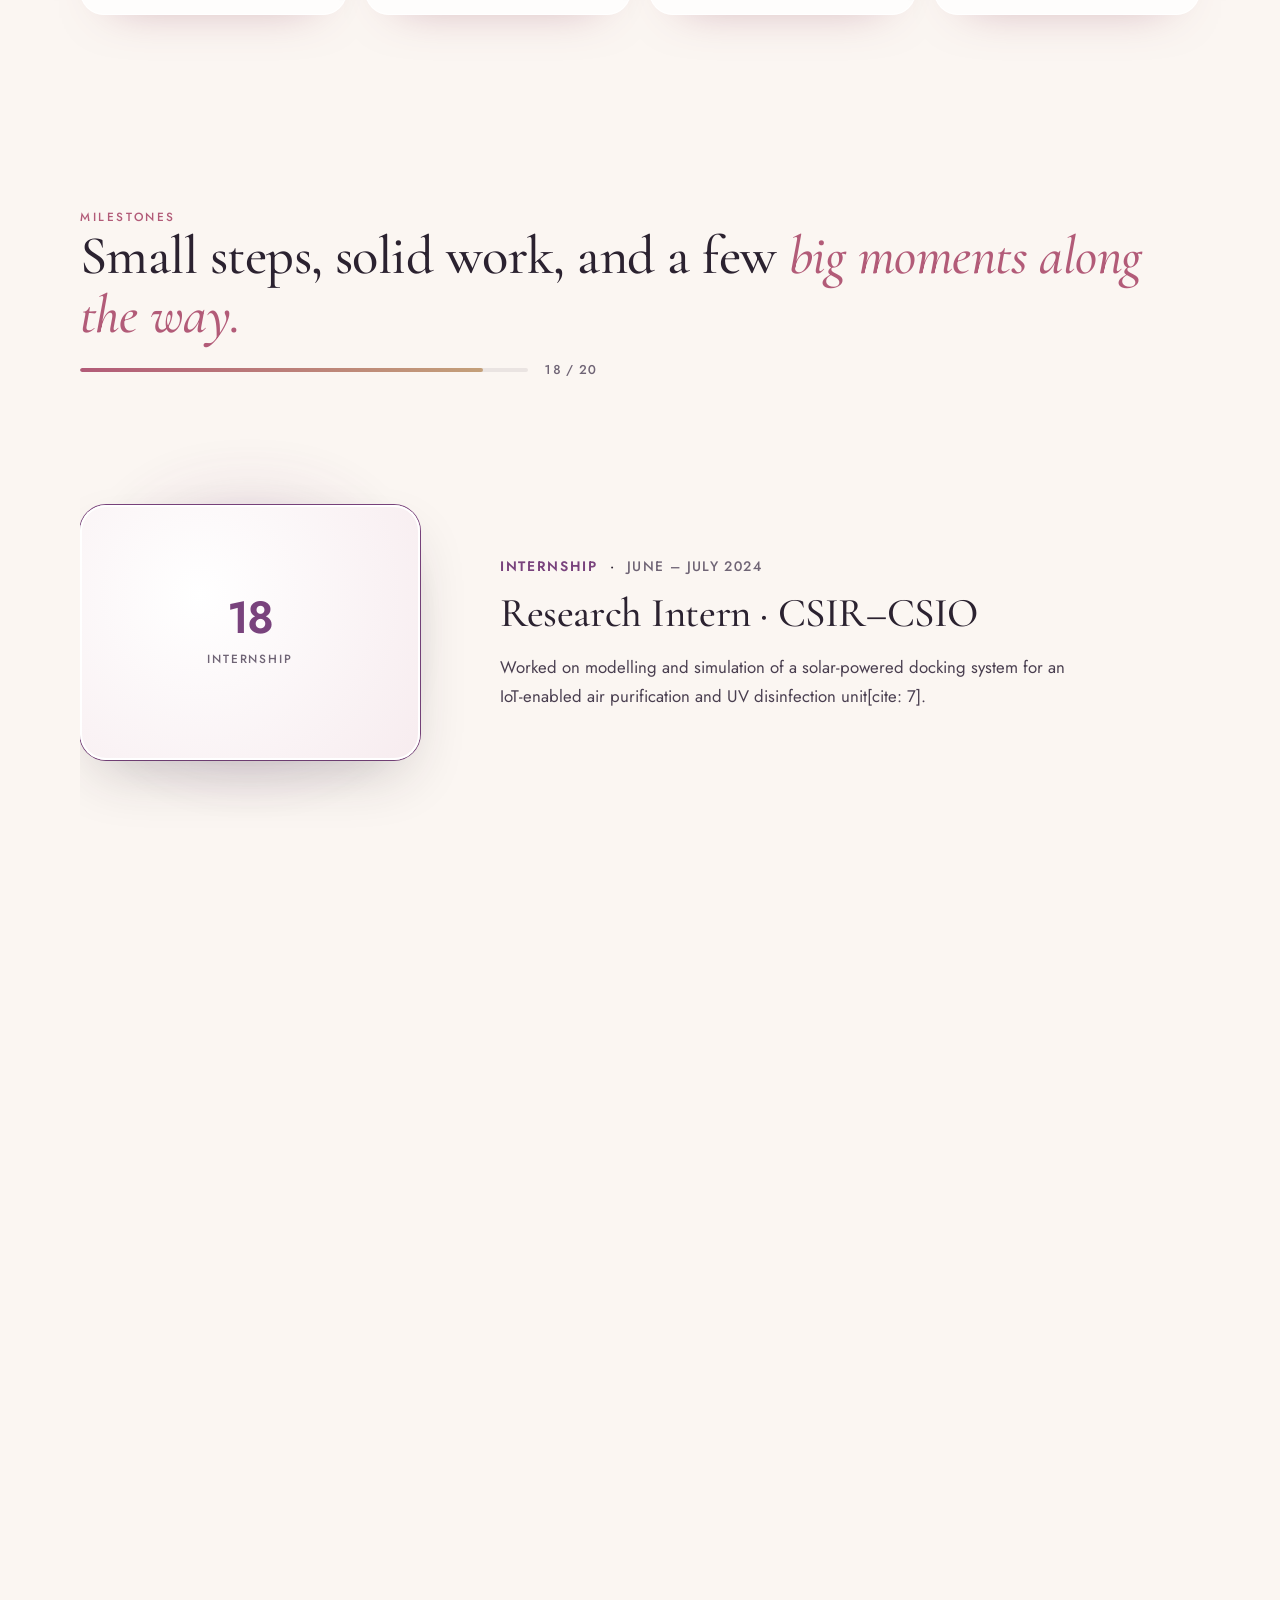
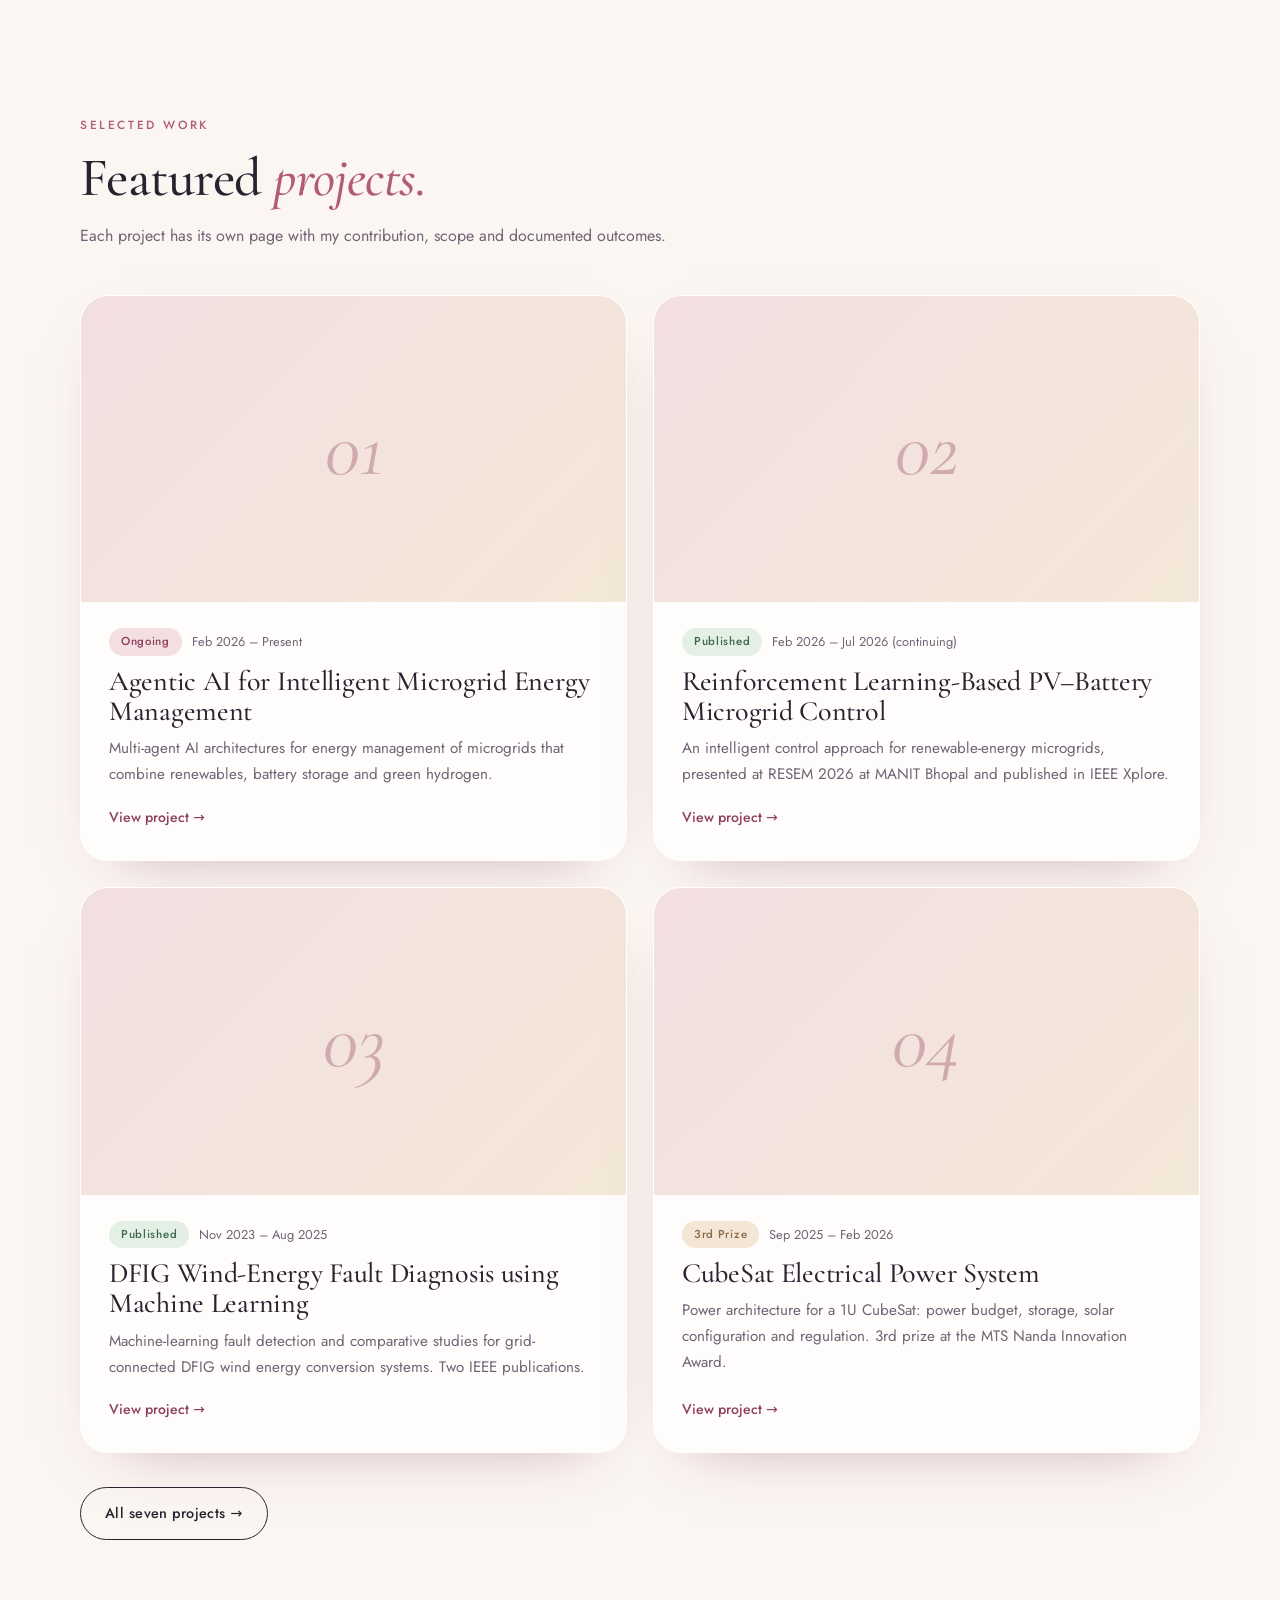
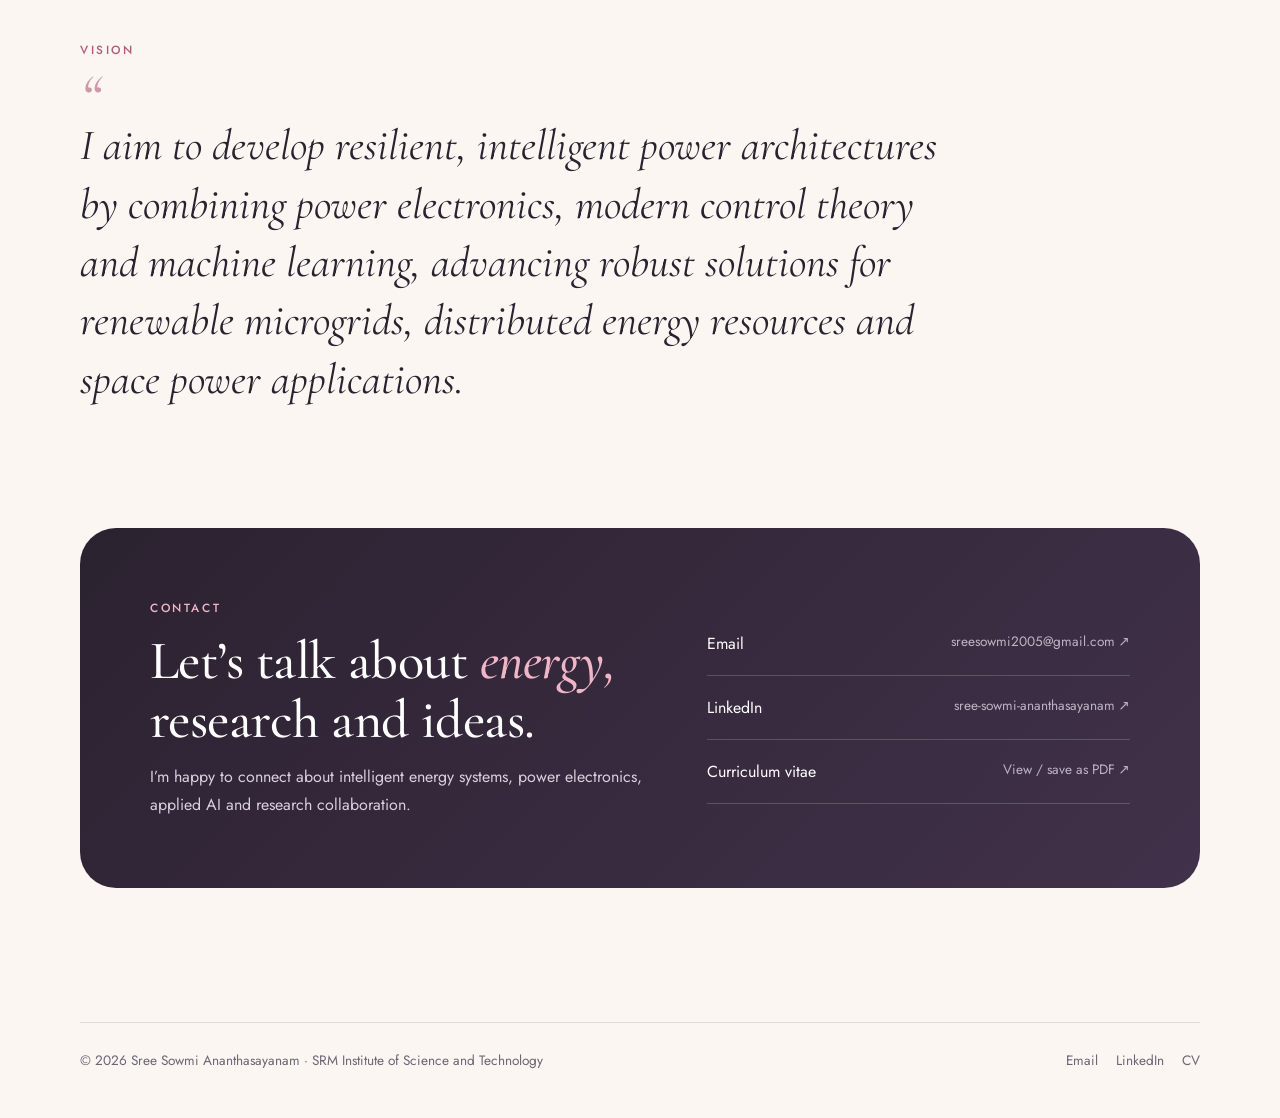
==== commit 98c4fa65: "Add citations and improve slideshow functionality Updated text to include citations in various secti" ====
--- a/index.html
+++ b/index.html
@@ -56,7 +56,7 @@
  <div class="split">
   <div class="sec-head reveal" style="margin:0"><div class="eyebrow">About</div><h2>From first principles to <em>intelligent control.</em></h2></div>
   <div class="reveal" style="--d:.15s"><p class="lead" style="max-width:none">My primary technical interests centre on intelligent energy systems, renewable energy integration, power electronics, artificial intelligence and sustainable technologies. Since my first year I have focused on connecting core electrical engineering with computing and control methodologies, and on documenting that work in publications.</p>
-  <p class="muted" style="margin-top:16px">Currently an undergraduate researcher at CIMES, SRMIST, working on multi-agent AI for microgrid energy management, and part of the InSPIRE India–Japan programme at Shizuoka University.</p></div>
+  <p class="muted" style="margin-top:16px">Currently an undergraduate researcher at CIMES, SRMIST, working on multi-agent AI for microgrid energy management, and part of the InSPIRE India–Japan programme at Shizuoka University[cite: 4].</p></div>
  </div>
 </div></section>
 
@@ -67,12 +67,20 @@
  <div class="stat reveal"><b data-count="7">7</b><span>Featured projects</span></div>
 </div></div></section>
 
-<!-- Pinned Cinematic Slideshow Section -->
+<!-- Pinned Cinematic Slideshow Section with Mini Timeline Scrubber -->
 <section class="cinema-section" id="timelineScroll">
   <div class="wrap cinema-wrap">
     <div class="cinema-header">
       <div class="eyebrow">Milestones</div>
       <h2>Small steps, solid work, and a few <em>big moments along the way.</em></h2>
+      
+      <!-- Mini Visual Scrubber Timeline -->
+      <div class="mini-scrubber-bar">
+        <div class="scrubber-track">
+          <div class="scrubber-fill" id="scrubberFill"></div>
+        </div>
+        <div class="scrubber-label" id="scrubberLabel">01 / 20</div>
+      </div>
     </div>
 
     <div class="cinema-viewport">
@@ -81,9 +89,9 @@
       <div class="c-slide theme-pub is-active">
         <div class="c-visual-anchor">
           <div class="c-glow"></div>
-          <div class="c-orb">
+          <div class="c-card-rect">
             <img src="images/pub-rl-microgrid.png" alt="RL PV-Battery Microgrid Paper" onerror="this.style.display='none';this.nextElementSibling.style.display='flex'">
-            <div class="c-fallback" style="display:none;">01</div>
+            <div class="c-fallback" style="display:none;"><span class="c-fallback-num">01</span><span class="c-fallback-tag">Publication</span></div>
           </div>
         </div>
         <div class="c-narrative">
@@ -97,15 +105,15 @@
       <div class="c-slide theme-global">
         <div class="c-visual-anchor">
           <div class="c-glow"></div>
-          <div class="c-orb">
+          <div class="c-card-rect">
             <img src="images/milestone-inspire.jpg" alt="InSPIRE-SI Shizuoka University" onerror="this.style.display='none';this.nextElementSibling.style.display='flex'">
-            <div class="c-fallback" style="display:none;">02</div>
+            <div class="c-fallback" style="display:none;"><span class="c-fallback-num">02</span><span class="c-fallback-tag">Global Exchange</span></div>
           </div>
         </div>
         <div class="c-narrative">
           <div class="c-meta"><span class="c-tag">Global Exchange</span> · <span class="c-date">October 2026</span></div>
           <h3 class="c-title">Selected for InSPIRE-SI · Shizuoka University, Japan</h3>
-          <p class="c-desc">Selected for an India–Japan collaborative program focused on renewable energy, decarbonization, and social innovation.</p>
+          <p class="c-desc">Selected for an India–Japan collaborative program focused on renewable energy, decarbonization, and social innovation[cite: 4].</p>
         </div>
       </div>
 
@@ -113,9 +121,9 @@
       <div class="c-slide theme-career">
         <div class="c-visual-anchor">
           <div class="c-glow"></div>
-          <div class="c-orb">
+          <div class="c-card-rect">
             <img src="images/milestone-hero.jpg" alt="Hero MotoCorp" onerror="this.style.display='none';this.nextElementSibling.style.display='flex'">
-            <div class="c-fallback" style="display:none;">03</div>
+            <div class="c-fallback" style="display:none;"><span class="c-fallback-num">03</span><span class="c-fallback-tag">Career</span></div>
           </div>
         </div>
         <div class="c-narrative">
@@ -129,9 +137,9 @@
       <div class="c-slide theme-lead">
         <div class="c-visual-anchor">
           <div class="c-glow"></div>
-          <div class="c-orb">
+          <div class="c-card-rect">
             <img src="images/milestone-sih.jpg" alt="Smart India Hackathon" onerror="this.style.display='none';this.nextElementSibling.style.display='flex'">
-            <div class="c-fallback" style="display:none;">04</div>
+            <div class="c-fallback" style="display:none;"><span class="c-fallback-num">04</span><span class="c-fallback-tag">Hackathon</span></div>
           </div>
         </div>
         <div class="c-narrative">
@@ -145,9 +153,9 @@
       <div class="c-slide theme-lead">
         <div class="c-visual-anchor">
           <div class="c-glow"></div>
-          <div class="c-orb">
+          <div class="c-card-rect">
             <img src="images/milestone-mts-pr.jpg" alt="SRM MTS" onerror="this.style.display='none';this.nextElementSibling.style.display='flex'">
-            <div class="c-fallback" style="display:none;">05</div>
+            <div class="c-fallback" style="display:none;"><span class="c-fallback-num">05</span><span class="c-fallback-tag">Leadership</span></div>
           </div>
         </div>
         <div class="c-narrative">
@@ -161,9 +169,9 @@
       <div class="c-slide theme-research">
         <div class="c-visual-anchor">
           <div class="c-glow"></div>
-          <div class="c-orb">
+          <div class="c-card-rect">
             <img src="images/milestone-resem.jpg" alt="IEEE RESEM 2026" onerror="this.style.display='none';this.nextElementSibling.style.display='flex'">
-            <div class="c-fallback" style="display:none;">06</div>
+            <div class="c-fallback" style="display:none;"><span class="c-fallback-num">06</span><span class="c-fallback-tag">Conference</span></div>
           </div>
         </div>
         <div class="c-narrative">
@@ -177,9 +185,9 @@
       <div class="c-slide theme-award">
         <div class="c-visual-anchor">
           <div class="c-glow"></div>
-          <div class="c-orb">
+          <div class="c-card-rect">
             <img src="images/award-mts-2026.jpg" alt="MTS Nanda Innovation Award" onerror="this.style.display='none';this.nextElementSibling.style.display='flex'">
-            <div class="c-fallback" style="display:none;">07</div>
+            <div class="c-fallback" style="display:none;"><span class="c-fallback-num">07</span><span class="c-fallback-tag">Award</span></div>
           </div>
         </div>
         <div class="c-narrative">
@@ -193,15 +201,15 @@
       <div class="c-slide theme-pub">
         <div class="c-visual-anchor">
           <div class="c-glow"></div>
-          <div class="c-orb">
+          <div class="c-card-rect">
             <img src="images/pub-dfig-comparative.png" alt="DFIG Wind Turbine Fault Detection" onerror="this.style.display='none';this.nextElementSibling.style.display='flex'">
-            <div class="c-fallback" style="display:none;">08</div>
+            <div class="c-fallback" style="display:none;"><span class="c-fallback-num">08</span><span class="c-fallback-tag">Publication</span></div>
           </div>
         </div>
         <div class="c-narrative">
           <div class="c-meta"><span class="c-tag">Publication</span> · <span class="c-date">March 2026</span></div>
           <h3 class="c-title">2nd Research Paper · DFIG Wind Turbine Fault Detection</h3>
-          <p class="c-desc">Published a comparative machine learning study on fault classification in a 9 MW doubly fed induction generator (DFIG) wind energy system in IEEE Xplore.</p>
+          <p class="c-desc">Published a comparative machine learning study on fault classification in a 9 MW doubly fed induction generator (DFIG) wind energy system in IEEE Xplore[cite: 10].</p>
         </div>
       </div>
 
@@ -209,15 +217,15 @@
       <div class="c-slide theme-research">
         <div class="c-visual-anchor">
           <div class="c-glow"></div>
-          <div class="c-orb">
+          <div class="c-card-rect">
             <img src="images/milestone-cimes.jpg" alt="CIMES SRMIST" onerror="this.style.display='none';this.nextElementSibling.style.display='flex'">
-            <div class="c-fallback" style="display:none;">09</div>
+            <div class="c-fallback" style="display:none;"><span class="c-fallback-num">09</span><span class="c-fallback-tag">Research</span></div>
           </div>
         </div>
         <div class="c-narrative">
           <div class="c-meta"><span class="c-tag">Research</span> · <span class="c-date">February 2026</span></div>
           <h3 class="c-title">Undergraduate Researcher · CIMES, SRMIST</h3>
-          <p class="c-desc">Started exploring agentic AI and multi-agent energy management for renewable microgrids, bringing together power systems and intelligent control.</p>
+          <p class="c-desc">Started exploring agentic AI and multi-agent energy management for renewable microgrids, bringing together power systems and intelligent control[cite: 4, 8].</p>
         </div>
       </div>
 
@@ -225,9 +233,9 @@
       <div class="c-slide theme-research">
         <div class="c-visual-anchor">
           <div class="c-glow"></div>
-          <div class="c-orb">
+          <div class="c-card-rect">
             <img src="images/milestone-ispace.jpg" alt="CubeSat EPS Review" onerror="this.style.display='none';this.nextElementSibling.style.display='flex'">
-            <div class="c-fallback" style="display:none;">10</div>
+            <div class="c-fallback" style="display:none;"><span class="c-fallback-num">10</span><span class="c-fallback-tag">Review</span></div>
           </div>
         </div>
         <div class="c-narrative">
@@ -241,15 +249,15 @@
       <div class="c-slide theme-research">
         <div class="c-visual-anchor">
           <div class="c-glow"></div>
-          <div class="c-orb">
+          <div class="c-card-rect">
             <img src="images/milestone-iconscept.jpg" alt="IEEE iConSCEPT 2025" onerror="this.style.display='none';this.nextElementSibling.style.display='flex'">
-            <div class="c-fallback" style="display:none;">11</div>
+            <div class="c-fallback" style="display:none;"><span class="c-fallback-num">11</span><span class="c-fallback-tag">Conference</span></div>
           </div>
         </div>
         <div class="c-narrative">
           <div class="c-meta"><span class="c-tag">Conference</span> · <span class="c-date">December 2025</span></div>
           <h3 class="c-title">IEEE iConSCEPT 2025 · NIT Puducherry</h3>
-          <p class="c-desc">Presented comparative machine learning methods for fault classification in grid-connected wind energy systems.</p>
+          <p class="c-desc">Presented comparative machine learning methods for fault classification in grid-connected wind energy systems[cite: 11].</p>
         </div>
       </div>
 
@@ -257,9 +265,9 @@
       <div class="c-slide theme-lead">
         <div class="c-visual-anchor">
           <div class="c-glow"></div>
-          <div class="c-orb">
+          <div class="c-card-rect">
             <img src="images/milestone-iaemp.jpg" alt="IAEMP SRM" onerror="this.style.display='none';this.nextElementSibling.style.display='flex'">
-            <div class="c-fallback" style="display:none;">12</div>
+            <div class="c-fallback" style="display:none;"><span class="c-fallback-num">12</span><span class="c-fallback-tag">Leadership</span></div>
           </div>
         </div>
         <div class="c-narrative">
@@ -273,9 +281,9 @@
       <div class="c-slide theme-award">
         <div class="c-visual-anchor">
           <div class="c-glow"></div>
-          <div class="c-orb">
+          <div class="c-card-rect">
             <img src="images/award-chancellor-2025.jpg" alt="Chancellor Award" onerror="this.style.display='none';this.nextElementSibling.style.display='flex'">
-            <div class="c-fallback" style="display:none;">13</div>
+            <div class="c-fallback" style="display:none;"><span class="c-fallback-num">13</span><span class="c-fallback-tag">Award</span></div>
           </div>
         </div>
         <div class="c-narrative">
@@ -289,15 +297,15 @@
       <div class="c-slide theme-pub">
         <div class="c-visual-anchor">
           <div class="c-glow"></div>
-          <div class="c-orb">
+          <div class="c-card-rect">
             <img src="images/pub-wecs-ml.png" alt="WECS ML Paper" onerror="this.style.display='none';this.nextElementSibling.style.display='flex'">
-            <div class="c-fallback" style="display:none;">14</div>
+            <div class="c-fallback" style="display:none;"><span class="c-fallback-num">14</span><span class="c-fallback-tag">Publication</span></div>
           </div>
         </div>
         <div class="c-narrative">
           <div class="c-meta"><span class="c-tag">Publication</span> · <span class="c-date">November 2024</span></div>
           <h3 class="c-title">1st Research Paper · Wind Energy Fault Analysis</h3>
-          <p class="c-desc">Published my first IEEE Xplore paper on machine-learning-based fault analysis for grid-connected wind energy conversion systems.</p>
+          <p class="c-desc">Published my first IEEE Xplore paper on machine-learning-based fault analysis for grid-connected wind energy conversion systems[cite: 10].</p>
         </div>
       </div>
 
@@ -305,9 +313,9 @@
       <div class="c-slide theme-research">
         <div class="c-visual-anchor">
           <div class="c-glow"></div>
-          <div class="c-orb">
+          <div class="c-card-rect">
             <img src="images/milestone-opalrt.jpg" alt="OPAL-RT and RTDS" onerror="this.style.display='none';this.nextElementSibling.style.display='flex'">
-            <div class="c-fallback" style="display:none;">15</div>
+            <div class="c-fallback" style="display:none;"><span class="c-fallback-num">15</span><span class="c-fallback-tag">Simulation</span></div>
           </div>
         </div>
         <div class="c-narrative">
@@ -321,15 +329,15 @@
       <div class="c-slide theme-award">
         <div class="c-visual-anchor">
           <div class="c-glow"></div>
-          <div class="c-orb">
+          <div class="c-card-rect">
             <img src="images/award-eee-2024.jpg" alt="Excellence in Research Year 1" onerror="this.style.display='none';this.nextElementSibling.style.display='flex'">
-            <div class="c-fallback" style="display:none;">16</div>
+            <div class="c-fallback" style="display:none;"><span class="c-fallback-num">16</span><span class="c-fallback-tag">Award</span></div>
           </div>
         </div>
         <div class="c-narrative">
           <div class="c-meta"><span class="c-tag">Award</span> · <span class="c-date">August 2024</span></div>
           <h3 class="c-title">Excellence in Research · First-Year EEE</h3>
-          <p class="c-desc">Received a Certificate of Achievement from the Department of Electrical and Electronics Engineering, SRMIST, for research excellence.</p>
+          <p class="c-desc">Received a Certificate of Achievement from the Department of Electrical and Electronics Engineering, SRMIST, for research excellence[cite: 8].</p>
         </div>
       </div>
 
@@ -337,15 +345,15 @@
       <div class="c-slide theme-research">
         <div class="c-visual-anchor">
           <div class="c-glow"></div>
-          <div class="c-orb">
+          <div class="c-card-rect">
             <img src="images/milestone-icspcre.jpg" alt="IEEE ICSPCRE 2024" onerror="this.style.display='none';this.nextElementSibling.style.display='flex'">
-            <div class="c-fallback" style="display:none;">17</div>
+            <div class="c-fallback" style="display:none;"><span class="c-fallback-num">17</span><span class="c-fallback-tag">Conference</span></div>
           </div>
         </div>
         <div class="c-narrative">
           <div class="c-meta"><span class="c-tag">Conference</span> · <span class="c-date">July 2024</span></div>
           <h3 class="c-title">First Conference Presentation · IEEE ICSPCRE 2024</h3>
-          <p class="c-desc">Presented research on wind energy conversion system fault diagnostics at NIT Rourkela.</p>
+          <p class="c-desc">Presented research on wind energy conversion system fault diagnostics at NIT Rourkela[cite: 8, 11].</p>
         </div>
       </div>
 
@@ -353,15 +361,15 @@
       <div class="c-slide theme-research">
         <div class="c-visual-anchor">
           <div class="c-glow"></div>
-          <div class="c-orb">
+          <div class="c-card-rect">
             <img src="images/milestone-csir.jpg" alt="CSIR CSIO Internship" onerror="this.style.display='none';this.nextElementSibling.style.display='flex'">
-            <div class="c-fallback" style="display:none;">18</div>
+            <div class="c-fallback" style="display:none;"><span class="c-fallback-num">18</span><span class="c-fallback-tag">Internship</span></div>
           </div>
         </div>
         <div class="c-narrative">
           <div class="c-meta"><span class="c-tag">Internship</span> · <span class="c-date">June – July 2024</span></div>
           <h3 class="c-title">Research Intern · CSIR–CSIO</h3>
-          <p class="c-desc">Worked on modelling and simulation of a solar-powered docking system for an IoT-enabled air purification and UV disinfection unit.</p>
+          <p class="c-desc">Worked on modelling and simulation of a solar-powered docking system for an IoT-enabled air purification and UV disinfection unit[cite: 7].</p>
         </div>
       </div>
 
@@ -369,9 +377,9 @@
       <div class="c-slide theme-lead">
         <div class="c-visual-anchor">
           <div class="c-glow"></div>
-          <div class="c-orb">
+          <div class="c-card-rect">
             <img src="images/milestone-audit.jpg" alt="Grounding Audit" onerror="this.style.display='none';this.nextElementSibling.style.display='flex'">
-            <div class="c-fallback" style="display:none;">19</div>
+            <div class="c-fallback" style="display:none;"><span class="c-fallback-num">19</span><span class="c-fallback-tag">Fieldwork</span></div>
           </div>
         </div>
         <div class="c-narrative">
@@ -385,15 +393,15 @@
       <div class="c-slide theme-research">
         <div class="c-visual-anchor">
           <div class="c-glow"></div>
-          <div class="c-orb">
+          <div class="c-card-rect">
             <img src="images/milestone-biooil.jpg" alt="Bio Oil Transformer Research" onerror="this.style.display='none';this.nextElementSibling.style.display='flex'">
-            <div class="c-fallback" style="display:none;">20</div>
+            <div class="c-fallback" style="display:none;"><span class="c-fallback-num">20</span><span class="c-fallback-tag">Research</span></div>
           </div>
         </div>
         <div class="c-narrative">
           <div class="c-meta"><span class="c-tag">Research</span> · <span class="c-date">August 2023 – April 2024</span></div>
           <h3 class="c-title">Bio-Oil-Based Transformer Insulation Research</h3>
-          <p class="c-desc">Investigated natural ester blends as potential transformer insulating fluids, studying their properties against relevant IEC standards and presenting the work at Nexus-2024.</p>
+          <p class="c-desc">Investigated natural ester blends as potential transformer insulating fluids, studying their properties against relevant IEC standards and presenting the work at Nexus-2024[cite: 7, 11].</p>
         </div>
       </div>
 
@@ -431,22 +439,23 @@
 </main>
 <footer><div class="wrap"><span>© <span data-year>2026</span> Sree Sowmi Ananthasayanam · SRM Institute of Science and Technology</span><span><a href="mailto:sreesowmi2005@gmail.com">Email</a><a href="https://www.linkedin.com/in/sree-sowmi-ananthasayanam" target="_blank" rel="noopener noreferrer">LinkedIn</a><a href="cv.html">CV</a></span></div></footer>
 
-<!-- Interactive Pinned Slideshow Scroll Engine -->
+<!-- Interactive Pinned Slideshow Scroll Engine with Scrubber Tracker -->
 <script>
 document.addEventListener('DOMContentLoaded', () => {
   const section = document.getElementById('timelineScroll');
   const slides = document.querySelectorAll('.c-slide');
+  const scrubberFill = document.getElementById('scrubberFill');
+  const scrubberLabel = document.getElementById('scrubberLabel');
   const totalSlides = slides.length;
   if (!section || totalSlides === 0) return;
 
-  // Give section dynamic height so natural scroll drives the slides
-  const scrollDistancePerSlide = 350;
+  const scrollDistancePerSlide = 320;
   section.style.height = `${totalSlides * scrollDistancePerSlide}px`;
 
   let currentActive = 0;
 
   window.addEventListener('scroll', () => {
-    if (window.innerWidth <= 860) return; // Allow natural layout on mobile
+    if (window.innerWidth <= 900) return;
 
     const rect = section.getBoundingClientRect();
     const scrollProgress = -rect.top;
@@ -462,6 +471,15 @@
         slides[currentActive].classList.remove('is-active');
         slides[activeIndex].classList.add('is-active');
         currentActive = activeIndex;
+
+        // Update Mini Scrubber Bar
+        const pct = ((activeIndex + 1) / totalSlides) * 100;
+        if (scrubberFill) scrubberFill.style.width = `${pct}%`;
+        if (scrubberLabel) {
+          const numStr = (activeIndex + 1).toString().padStart(2, '0');
+          const totalStr = totalSlides.toString().padStart(2, '0');
+          scrubberLabel.textContent = `${numStr} / ${totalStr}`;
+        }
       }
     }
   }, { passive: true });
--- a/assets/style.css
+++ b/assets/style.css
@@ -10,8 +10,22 @@
 html{-webkit-text-size-adjust:100%}
 html:not(.smooth){scroll-behavior:smooth}
 html{scroll-padding-top:96px}
-body{margin:0;background:var(--bg);color:var(--ink);font-family:var(--sans);font-weight:400;line-height:1.7;overflow-x:hidden;
-  background-image:radial-gradient(1000px 600px at 90% -10%,rgba(243,223,226,.9),transparent 60%),radial-gradient(900px 600px at -10% 40%,rgba(246,233,222,.9),transparent 60%)}
+body{
+  margin:0;
+  background:var(--bg);
+  color:var(--ink);
+  font-family:var(--sans);
+  font-weight:400;
+  line-height:1.7;
+  overflow-x:hidden;
+  /* Seamless non-repeating background mesh gradient */
+  background-image:
+    radial-gradient(1200px 800px at 85% 5%, rgba(243,223,226,.75), transparent 70%),
+    radial-gradient(1000px 700px at 15% 45%, rgba(246,233,222,.75), transparent 70%),
+    radial-gradient(1200px 900px at 80% 85%, rgba(243,223,226,.65), transparent 70%);
+  background-attachment:fixed;
+  background-repeat:no-repeat;
+}
 img{max-width:100%;display:block}
 a{color:inherit;text-decoration:none}
 a:hover{color:var(--rose)}
@@ -23,9 +37,9 @@
 
 /* ambient layers */
 .blobs{position:fixed;inset:0;z-index:0;pointer-events:none;overflow:hidden}
-.blobs i{position:absolute;border-radius:50%;filter:blur(70px);opacity:.55;will-change:transform}
-.blobs i:nth-child(1){width:420px;height:420px;background:#f1cfd8;top:6%;right:-120px}
-.blobs i:nth-child(2){width:360px;height:360px;background:#efdcc6;bottom:4%;left:-100px}
+.blobs i{position:absolute;border-radius:50%;filter:blur(80px);opacity:.45;will-change:transform}
+.blobs i:nth-child(1){width:440px;height:440px;background:#f1cfd8;top:6%;right:-120px}
+.blobs i:nth-child(2){width:380px;height:380px;background:#efdcc6;bottom:4%;left:-100px}
 .glow{position:fixed;left:0;top:0;width:420px;height:420px;margin:-210px 0 0 -210px;border-radius:50%;pointer-events:none;z-index:1;
   background:radial-gradient(circle,rgba(178,91,120,.13),transparent 65%);opacity:0;transition:opacity .6s;will-change:transform}
 html.pointer .glow{opacity:1}
@@ -36,7 +50,7 @@
 
 /* header */
 .site-header{position:fixed;top:0;left:0;right:0;z-index:50;transition:transform .6s var(--ease),background .4s,box-shadow .4s}
-.site-header.solid{background:rgba(251,246,242,.82);backdrop-filter:blur(16px);box-shadow:0 1px 0 var(--line)}
+.site-header.solid{background:rgba(251,246,242,.85);backdrop-filter:blur(16px);box-shadow:0 1px 0 var(--line)}
 .site-header.hide{transform:translateY(-100%)}
 .nav{height:76px;display:flex;align-items:center;justify-content:space-between;gap:24px}
 .brand{font:italic 500 1.65rem var(--serif);letter-spacing:.01em}
@@ -49,7 +63,7 @@
 
 main{position:relative;z-index:2;padding-top:76px}
 
-/* type */
+/* typography */
 .eyebrow{font-size:.74rem;letter-spacing:.22em;text-transform:uppercase;color:var(--rose);font-weight:500}
 h1,h2,h3{font-family:var(--serif);font-weight:500;line-height:1.08;letter-spacing:-.01em;margin:0}
 h1{font-size:clamp(2.7rem,5.8vw,4.8rem);word-spacing:-.07em}
@@ -115,21 +129,6 @@
 .pull{font:italic 400 clamp(1.7rem,3.4vw,2.7rem)/1.35 var(--serif);max-width:900px;color:var(--ink)}
 .pull:before{content:"“";display:block;font-size:4rem;line-height:.6;color:var(--rose);opacity:.6}
 .split{display:grid;grid-template-columns:1fr 1fr;gap:60px;align-items:start}
-
-/* cards */
-.card{background:var(--card);border:1px solid rgba(255,255,255,.9);border-radius:26px;padding:30px;box-shadow:0 24px 60px -40px rgba(143,63,92,.5);transition:transform .5s var(--ease),box-shadow .5s}
-.card:hover{transform:translateY(-4px);box-shadow:0 30px 70px -36px rgba(143,63,92,.6)}
-.card h3{margin:12px 0 10px}
-.card p,.card li{color:var(--muted);font-size:.95rem}
-.card ul{margin:12px 0 0;padding-left:18px}
-.card li{margin:5px 0}
-.grid2{display:grid;grid-template-columns:repeat(2,1fr);gap:22px}
-.grid3{display:grid;grid-template-columns:repeat(3,1fr);gap:22px}
-.mini{font-size:.7rem;letter-spacing:.18em;text-transform:uppercase;color:var(--rose);font-weight:500}
-.meta{font-size:.82rem;color:var(--muted)}
-.links{display:flex;flex-wrap:wrap;gap:10px;margin-top:18px}
-.links a{font-size:.85rem;border-bottom:1px solid rgba(178,91,120,.45);padding-bottom:2px;color:var(--rose-d)}
-.links a:hover{color:var(--ink);border-color:var(--ink)}
 
 /* project cards */
 .pgrid{display:grid;grid-template-columns:repeat(2,1fr);gap:26px}
@@ -149,47 +148,6 @@
 .more{margin-top:auto;padding-top:8px;color:var(--rose-d);font-size:.88rem;font-weight:500;transition:letter-spacing .4s}
 .pcard:hover .more{letter-spacing:.06em}
 
-/* project page */
-.crumb{font-size:.85rem;color:var(--muted);display:inline-flex;gap:8px;align-items:center}
-.proj-hero{padding:80px 0 30px}
-.proj-hero h1{font-size:clamp(2.4rem,5.4vw,4.4rem);margin:18px 0 20px;max-width:900px}
-.proj-grid{display:grid;grid-template-columns:minmax(0,1fr) 320px;gap:60px;align-items:start;padding:30px 0 60px}
-.prose h2{font-size:2rem;margin:46px 0 14px}
-.prose h2:first-child{margin-top:0}
-.prose p{color:#4a3f50;max-width:660px;margin-bottom:12px}
-.prose ul{padding:0;margin:0;list-style:none;max-width:660px}
-.prose li{position:relative;padding:12px 0 12px 28px;border-bottom:1px solid var(--line);color:#4a3f50}
-.prose li:before{content:"";position:absolute;left:4px;top:1.2em;width:8px;height:8px;border-radius:50%;background:var(--rose);opacity:.7}
-.facts{position:sticky;top:100px;padding:28px;border-radius:26px;background:var(--card);border:1px solid rgba(255,255,255,.9);box-shadow:0 24px 60px -40px rgba(143,63,92,.5);display:grid;gap:18px}
-.facts div b{display:block;font-size:.68rem;letter-spacing:.18em;text-transform:uppercase;color:var(--rose);font-weight:500;margin-bottom:4px}
-.facts div span,.facts div a{font-size:.93rem}
-.gallery{display:grid;grid-template-columns:repeat(auto-fill,minmax(260px,1fr));gap:16px;margin-top:10px}
-.gallery figure{margin:0;border-radius:20px;overflow:hidden;cursor:zoom-in;background:var(--blush);aspect-ratio:4/3}
-.gallery img{width:100%;height:100%;object-fit:cover;transition:transform 1s var(--ease)}
-.gallery figure:hover img{transform:scale(1.07)}
-.lightbox{position:fixed;inset:0;z-index:150;background:rgba(43,34,48,.88);display:grid;place-items:center;padding:30px;cursor:zoom-out;opacity:0;pointer-events:none;transition:opacity .4s}
-.lightbox.open{opacity:1;pointer-events:all}
-.lightbox img{max-height:88vh;max-width:92vw;border-radius:14px}
-.pager{display:grid;grid-template-columns:1fr 1fr;gap:22px;padding:30px 0 100px}
-.pager a{padding:28px;border-radius:24px;background:var(--card);border:1px solid rgba(255,255,255,.9);display:flex;flex-direction:column;gap:6px;transition:transform .5s var(--ease),background .3s}
-.pager a:hover{transform:translateY(-4px);background:var(--blush);color:inherit}
-.pager a:last-child{text-align:right}
-.pager small{font-size:.7rem;letter-spacing:.18em;text-transform:uppercase;color:var(--rose)}
-.pager span{font:500 1.5rem/1.2 var(--serif)}
-
-/* timeline */
-.tl{position:relative;padding-left:44px}
-.tl:before,.tl:after{content:"";position:absolute;left:11px;top:6px;bottom:6px;width:2px;background:var(--line)}
-.tl:after{background:linear-gradient(var(--rose),var(--gold));transform:scaleY(var(--p,0));transform-origin:top}
-.tl-item{position:relative;margin-bottom:26px}
-.tl-item:before{content:"";position:absolute;left:-41px;top:34px;width:12px;height:12px;border-radius:50%;background:var(--bg);border:2px solid var(--rose)}
-.tl-item.in:before{background:var(--rose)}
-.tl-item .roles{display:grid;gap:4px;margin:8px 0 6px}
-.tl-item .roles div{display:flex;justify-content:space-between;gap:16px;font-size:.88rem;color:var(--muted);border-bottom:1px dashed var(--line);padding:3px 0}
-.tl-item .roles b{color:var(--ink);font-weight:500}
-.group-label{font:italic 500 2rem var(--serif);margin:56px 0 24px;color:var(--rose-d)}
-.group-label:first-child{margin-top:0}
-
 /* contact + footer */
 .contact{background:linear-gradient(135deg,#2b2230,#41314a);color:#fff;border-radius:36px;padding:clamp(34px,6vw,70px);display:grid;grid-template-columns:1.1fr .9fr;gap:40px}
 .contact h2{color:#fff}
@@ -204,227 +162,270 @@
 footer .wrap{display:flex;justify-content:space-between;gap:20px;flex-wrap:wrap;border-top:1px solid var(--line);padding-top:26px}
 footer a{margin-left:18px}
 
-/* mobile */
-@media (max-width:900px){
+/* ==========================================================================
+   Cinematic Rectangular Pinned Slideshow Timeline + Mini Visual Scrubber
+   ========================================================================== */
+
+.cinema-section {
+  position: relative;
+  min-height: 100vh;
+  padding: 60px 0 100px;
+}
+
+.cinema-wrap {
+  position: sticky;
+  top: 90px;
+  height: calc(100vh - 110px);
+  max-height: 720px;
+  display: flex;
+  flex-direction: column;
+  justify-content: center;
+}
+
+.cinema-header {
+  margin-bottom: 22px;
+}
+
+/* Aesthetic Mini Timeline Scrubber Bar */
+.mini-scrubber-bar {
+  display: flex;
+  align-items: center;
+  gap: 16px;
+  margin-top: 14px;
+  max-width: 520px;
+}
+
+.scrubber-track {
+  position: relative;
+  flex: 1;
+  height: 4px;
+  background: rgba(43, 34, 48, 0.08);
+  border-radius: 999px;
+  overflow: hidden;
+}
+
+.scrubber-fill {
+  position: absolute;
+  left: 0;
+  top: 0;
+  height: 100%;
+  width: 5%;
+  background: linear-gradient(90deg, var(--rose), var(--gold));
+  border-radius: 999px;
+  transition: width 0.25s ease-out;
+}
+
+.scrubber-label {
+  font-family: var(--sans);
+  font-variant-numeric: tabular-nums lining-nums;
+  font-size: 0.8rem;
+  font-weight: 500;
+  letter-spacing: 0.06em;
+  color: var(--muted);
+  min-width: 56px;
+}
+
+/* Viewport & Slide */
+.cinema-viewport {
+  position: relative;
+  width: 100%;
+  height: 460px;
+  overflow: hidden;
+}
+
+.c-slide {
+  position: absolute;
+  inset: 0;
+  display: grid;
+  grid-template-columns: 360px 1fr;
+  align-items: center;
+  gap: 60px;
+  opacity: 0;
+  pointer-events: none;
+  transform: translateY(40px) scale(0.97);
+  filter: blur(6px);
+  transition: transform 0.85s cubic-bezier(0.16, 1, 0.3, 1),
+              opacity 0.7s ease,
+              filter 0.7s ease;
+}
+
+.c-slide.is-active {
+  opacity: 1;
+  pointer-events: all;
+  transform: translateY(0) scale(1);
+  filter: blur(0);
+}
+
+/* Left Hero: Cinematic Rounded Rectangle */
+.c-visual-anchor {
+  position: relative;
+  width: 340px;
+  height: 255px;
+  display: flex;
+  align-items: center;
+  justify-content: center;
+}
+
+.c-glow {
+  position: absolute;
+  inset: -20px;
+  border-radius: 32px;
+  background: var(--glow-color, radial-gradient(circle, rgba(178,91,120,0.4) 0%, transparent 70%));
+  filter: blur(32px);
+  opacity: 0.8;
+  transition: background 0.8s ease, transform 1s ease;
+  z-index: 0;
+  animation: pulseAura 4.5s ease-in-out infinite alternate;
+}
+
+@keyframes pulseAura {
+  0% { transform: scale(0.94); opacity: 0.65; }
+  100% { transform: scale(1.06); opacity: 0.95; }
+}
+
+.c-card-rect {
+  position: relative;
+  width: 100%;
+  height: 100%;
+  border-radius: 26px;
+  background: rgba(255, 255, 255, 0.85);
+  backdrop-filter: blur(14px);
+  border: 2px solid rgba(255, 255, 255, 0.9);
+  box-shadow: 0 24px 60px -16px rgba(43, 34, 48, 0.24),
+              0 0 0 1px var(--accent-color, #b25b78);
+  overflow: hidden;
+  z-index: 1;
+}
+
+.c-card-rect img {
+  width: 100%;
+  height: 100%;
+  object-fit: cover;
+  display: block;
+}
+
+.c-fallback {
+  width: 100%;
+  height: 100%;
+  display: flex;
+  flex-direction: column;
+  align-items: center;
+  justify-content: center;
+  gap: 8px;
+  background: radial-gradient(circle at 35% 35%, #ffffff 0%, #f7ecef 100%);
+}
+
+.c-fallback-num {
+  font-family: var(--sans);
+  font-weight: 600;
+  font-size: 2.8rem;
+  letter-spacing: -0.03em;
+  color: var(--accent-color, #b25b78);
+  line-height: 1;
+}
+
+.c-fallback-tag {
+  font-family: var(--sans);
+  font-size: 0.74rem;
+  letter-spacing: 0.16em;
+  text-transform: uppercase;
+  color: var(--muted);
+  font-weight: 500;
+}
+
+/* Open Editorial Narrative (No Boxes) */
+.c-narrative {
+  display: flex;
+  flex-direction: column;
+  justify-content: center;
+  max-width: 580px;
+}
+
+.c-meta {
+  display: flex;
+  align-items: center;
+  gap: 12px;
+  margin-bottom: 12px;
+  font-family: var(--sans);
+  font-variant-numeric: tabular-nums lining-nums;
+  font-size: 0.86rem;
+  letter-spacing: 0.1em;
+  text-transform: uppercase;
+  font-weight: 500;
+}
+
+.c-tag {
+  color: var(--accent-color, #b25b78);
+  font-weight: 600;
+  letter-spacing: 0.12em;
+}
+
+.c-date {
+  color: var(--muted);
+}
+
+.c-title {
+  font-family: var(--serif);
+  font-size: clamp(2rem, 3.2vw, 2.75rem);
+  font-weight: 500;
+  line-height: 1.15;
+  color: var(--ink);
+  margin-bottom: 16px;
+  letter-spacing: -0.01em;
+}
+
+.c-desc {
+  font-family: var(--sans);
+  font-size: 1.05rem;
+  line-height: 1.7;
+  color: #4a3f50;
+}
+
+/* Category Accent Glows */
+.theme-pub {
+  --accent-color: #248255;
+  --glow-color: radial-gradient(circle, rgba(36, 130, 85, 0.5) 0%, transparent 70%);
+}
+
+.theme-global {
+  --accent-color: #3258a8;
+  --glow-color: radial-gradient(circle, rgba(50, 88, 168, 0.5) 0%, transparent 70%);
+}
+
+.theme-career {
+  --accent-color: #b8731d;
+  --glow-color: radial-gradient(circle, rgba(184, 115, 29, 0.55) 0%, transparent 70%);
+}
+
+.theme-award {
+  --accent-color: #c98a1a;
+  --glow-color: radial-gradient(circle, rgba(201, 138, 26, 0.55) 0%, transparent 70%);
+}
+
+.theme-lead {
+  --accent-color: #a84267;
+  --glow-color: radial-gradient(circle, rgba(168, 66, 103, 0.5) 0%, transparent 70%);
+}
+
+.theme-research {
+  --accent-color: #79437d;
+  --glow-color: radial-gradient(circle, rgba(121, 67, 125, 0.5) 0%, transparent 70%);
+}
+
+/* Responsive */
+@media (max-width: 900px){
   .hero{grid-template-columns:1fr;gap:50px;min-height:0;padding-top:30px}
   .portrait-wrap{width:min(78%,320px)}
   .badge{left:-8px}
   .scroll-hint{display:none}
   .stats{grid-template-columns:repeat(2,1fr)}
-  .split,.grid2,.grid3,.pgrid,.contact,.proj-grid,.pager{grid-template-columns:1fr}
-  .facts{position:static}
+  .split,.pgrid,.contact{grid-template-columns:1fr}
   section{padding:70px 0}
   .menu-btn{display:block}
   .menu{position:fixed;inset:76px 0 auto 0;flex-direction:column;background:rgba(251,246,242,.97);backdrop-filter:blur(16px);padding:14px 24px 24px;gap:2px;transform:translateY(-130%);transition:transform .6s var(--ease);border-bottom:1px solid var(--line)}
   .menu.open{transform:none}
   .menu a{padding:14px 16px;font-size:1rem}
-  .pager a:last-child{text-align:left}
-}
-@media (prefers-reduced-motion:reduce){
-  *,*:before,*:after{animation:none!important;transition-duration:.01ms!important;transition-delay:0s!important}
-  html.js .reveal,html.js .w>span{opacity:1;transform:none}
-}
-@media print{
-  .site-header,.blobs,.glow,.progress,.curtain,.marquee,footer,.no-print{display:none!important}
-  body{background:#fff}
-}
-
-/* ==========================================================================
-   Cinematic Pinned Slideshow Timeline
-   ========================================================================== */
-
-.cinema-section {
-  position: relative;
-  min-height: 100vh;
-  padding: 80px 0 100px;
-}
-
-.cinema-wrap {
-  position: sticky;
-  top: 90px;
-  height: calc(100vh - 120px);
-  max-height: 720px;
-  display: flex;
-  flex-direction: column;
-  justify-content: center;
-}
-
-.cinema-header {
-  margin-bottom: 24px;
-}
-
-.cinema-viewport {
-  position: relative;
-  width: 100%;
-  height: 480px;
-  overflow: hidden;
-}
-
-.c-slide {
-  position: absolute;
-  inset: 0;
-  display: grid;
-  grid-template-columns: 280px 1fr;
-  align-items: center;
-  gap: 60px;
-  opacity: 0;
-  pointer-events: none;
-  transform: translateY(40px) scale(0.96);
-  filter: blur(8px);
-  transition: transform 0.85s cubic-bezier(0.16, 1, 0.3, 1),
-              opacity 0.7s ease,
-              filter 0.7s ease;
-}
-
-.c-slide.is-active {
-  opacity: 1;
-  pointer-events: all;
-  transform: translateY(0) scale(1);
-  filter: blur(0);
-}
-
-/* Big Glow Orb on Left */
-.c-visual-anchor {
-  position: relative;
-  width: 260px;
-  height: 260px;
-  display: flex;
-  align-items: center;
-  justify-content: center;
-}
-
-.c-glow {
-  position: absolute;
-  inset: -25px;
-  border-radius: 50%;
-  background: var(--glow-color, radial-gradient(circle, rgba(178,91,120,0.45) 0%, transparent 70%));
-  filter: blur(28px);
-  opacity: 0.85;
-  transition: background 0.8s ease, transform 1s ease;
-  z-index: 0;
-  animation: pulseAura 4s ease-in-out infinite alternate;
-}
-
-@keyframes pulseAura {
-  0% { transform: scale(0.94); opacity: 0.7; }
-  100% { transform: scale(1.08); opacity: 0.95; }
-}
-
-.c-orb {
-  position: relative;
-  width: 250px;
-  height: 250px;
-  border-radius: 50%;
-  background: #fbf6f2;
-  border: 4px solid #ffffff;
-  box-shadow: 0 24px 60px -14px rgba(43, 34, 48, 0.3),
-              0 0 0 1.5px var(--accent-color, #b25b78);
-  overflow: hidden;
-  z-index: 1;
-}
-
-.c-orb img {
-  width: 100%;
-  height: 100%;
-  object-fit: cover;
-  display: block;
-}
-
-.c-fallback {
-  width: 100%;
-  height: 100%;
-  display: flex;
-  align-items: center;
-  justify-content: center;
-  font-family: 'Jost', sans-serif;
-  font-weight: 600;
-  font-size: 2.4rem;
-  letter-spacing: -0.02em;
-  color: var(--accent-color, #b25b78);
-  background: radial-gradient(circle at 35% 35%, #ffffff 0%, #f4e3e6 100%);
-}
-
-/* Open Editorial Narrative */
-.c-narrative {
-  display: flex;
-  flex-direction: column;
-  justify-content: center;
-  max-width: 620px;
-}
-
-.c-meta {
-  display: flex;
-  align-items: center;
-  gap: 12px;
-  margin-bottom: 12px;
-  font-family: 'Jost', sans-serif;
-  font-variant-numeric: tabular-nums lining-nums;
-  font-size: 0.86rem;
-  letter-spacing: 0.1em;
-  text-transform: uppercase;
-  font-weight: 500;
-}
-
-.c-tag {
-  color: var(--accent-color, #b25b78);
-  font-weight: 600;
-  letter-spacing: 0.12em;
-}
-
-.c-date {
-  color: var(--muted);
-}
-
-.c-title {
-  font-family: var(--serif);
-  font-size: clamp(2rem, 3.4vw, 2.9rem);
-  font-weight: 500;
-  line-height: 1.15;
-  color: var(--ink);
-  margin-bottom: 16px;
-  letter-spacing: -0.01em;
-}
-
-.c-desc {
-  font-family: 'Jost', sans-serif;
-  font-size: 1.05rem;
-  line-height: 1.7;
-  color: #4a3f50;
-  margin-bottom: 22px;
-}
-
-/* Category Palettes */
-.theme-pub {
-  --accent-color: #248255;
-  --glow-color: radial-gradient(circle, rgba(36, 130, 85, 0.5) 0%, transparent 70%);
-}
-
-.theme-global {
-  --accent-color: #3258a8;
-  --glow-color: radial-gradient(circle, rgba(50, 88, 168, 0.5) 0%, transparent 70%);
-}
-
-.theme-career {
-  --accent-color: #b8731d;
-  --glow-color: radial-gradient(circle, rgba(184, 115, 29, 0.55) 0%, transparent 70%);
-}
-
-.theme-award {
-  --accent-color: #c98a1a;
-  --glow-color: radial-gradient(circle, rgba(201, 138, 26, 0.55) 0%, transparent 70%);
-}
-
-.theme-lead {
-  --accent-color: #a84267;
-  --glow-color: radial-gradient(circle, rgba(168, 66, 103, 0.5) 0%, transparent 70%);
-}
-
-.theme-research {
-  --accent-color: #79437d;
-  --glow-color: radial-gradient(circle, rgba(121, 67, 125, 0.5) 0%, transparent 70%);
-}
-
-@media (max-width: 860px) {
+
   .cinema-section {
     min-height: auto;
     padding: 60px 0;
@@ -451,14 +452,19 @@
     margin-bottom: 70px;
   }
   .c-visual-anchor {
-    width: 200px;
-    height: 200px;
-  }
-  .c-orb {
-    width: 190px;
-    height: 190px;
+    width: 100%;
+    max-width: 360px;
+    height: 230px;
   }
   .c-title {
     font-size: 1.85rem;
   }
 }
+@media (prefers-reduced-motion:reduce){
+  *,*:before,*:after{animation:none!important;transition-duration:.01ms!important;transition-delay:0s!important}
+  html.js .reveal,html.js .w>span{opacity:1;transform:none}
+}
+@media print{
+  .site-header,.blobs,.glow,.progress,.curtain,.marquee,footer,.no-print{display:none!important}
+  body{background:#fff}
+}
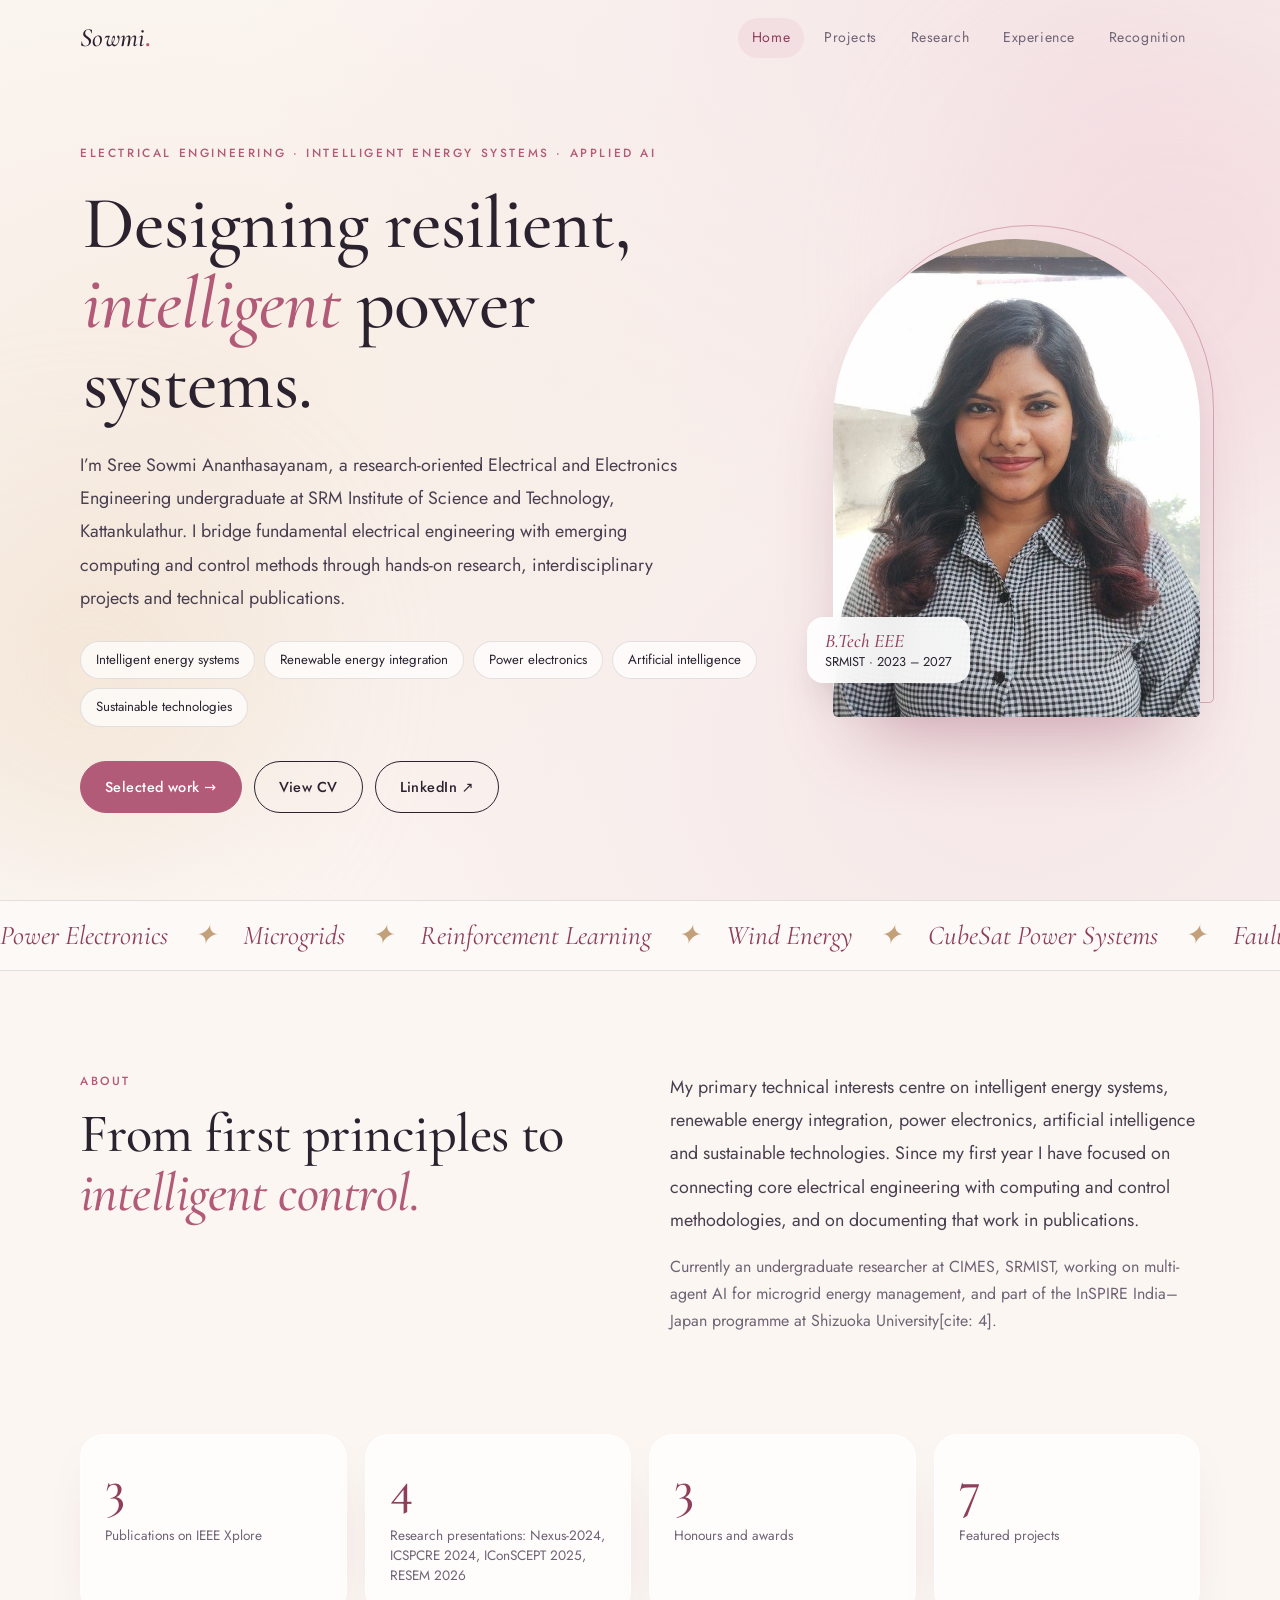
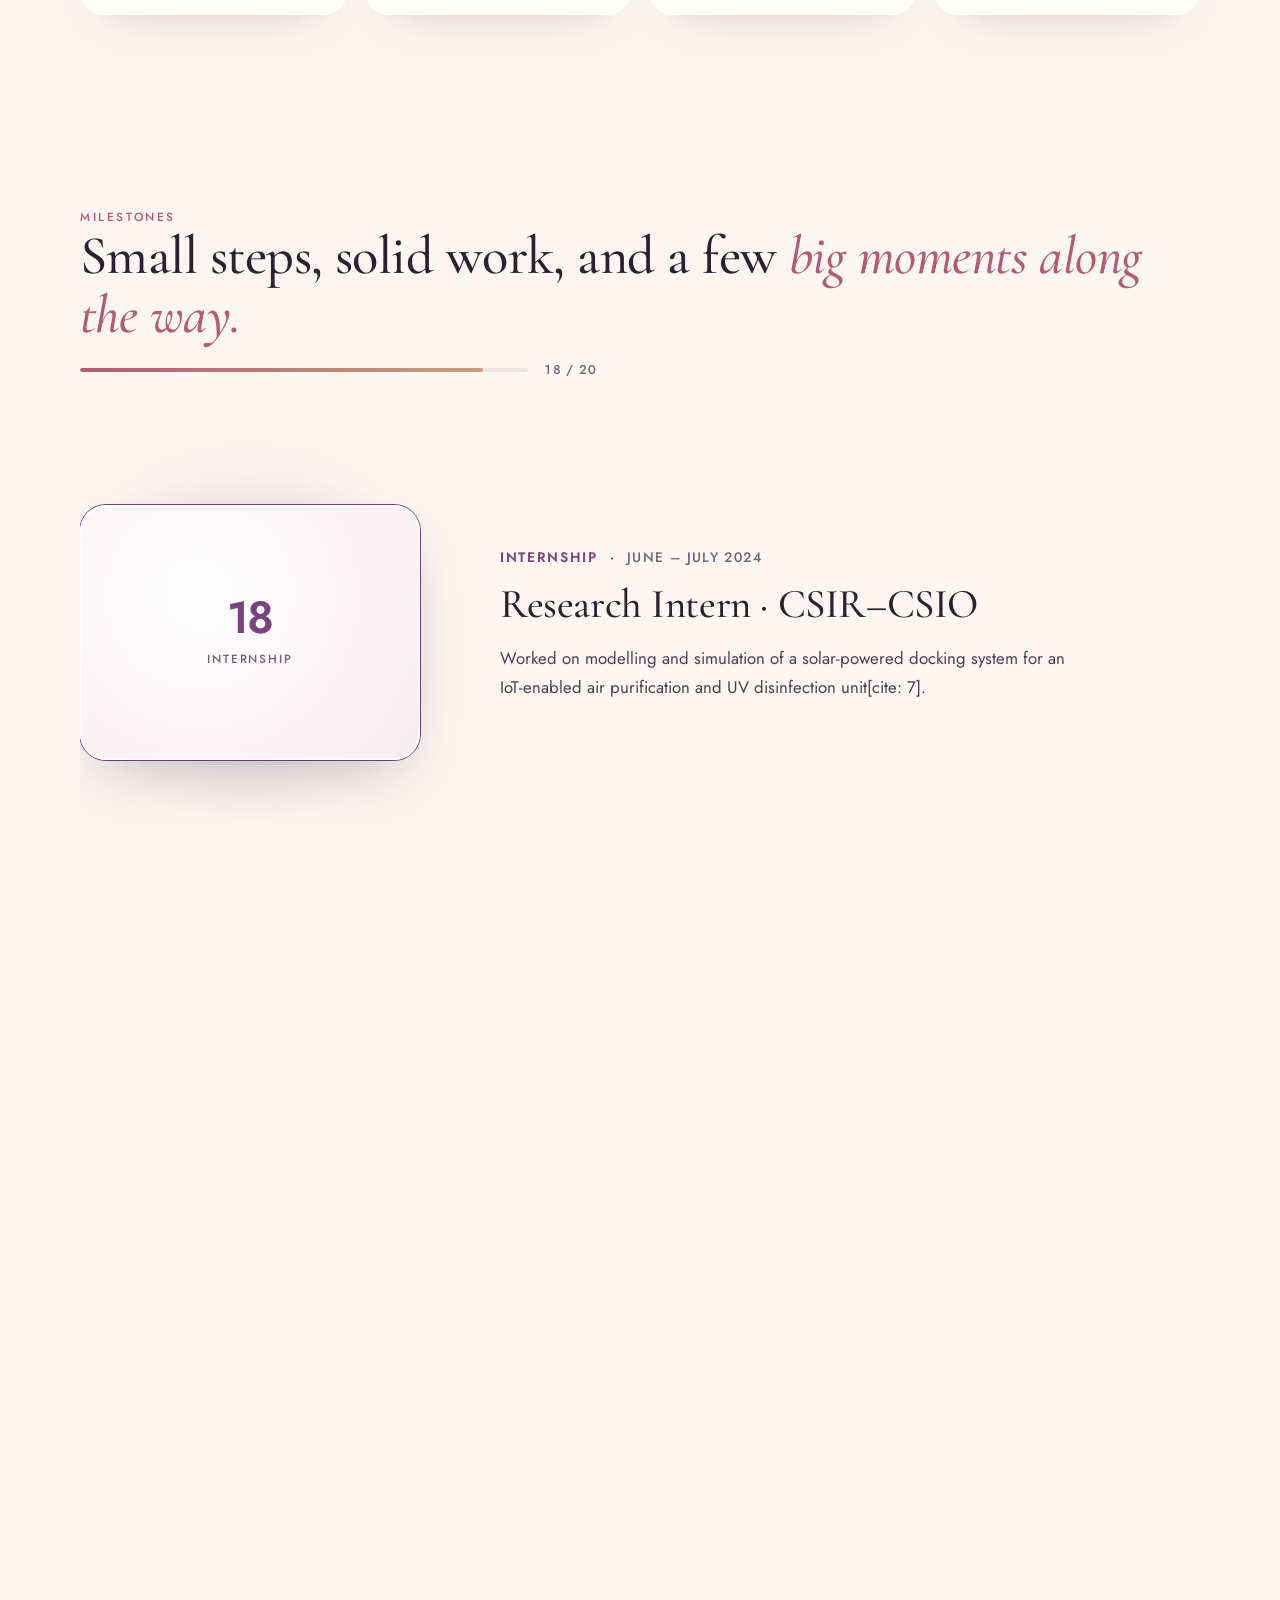
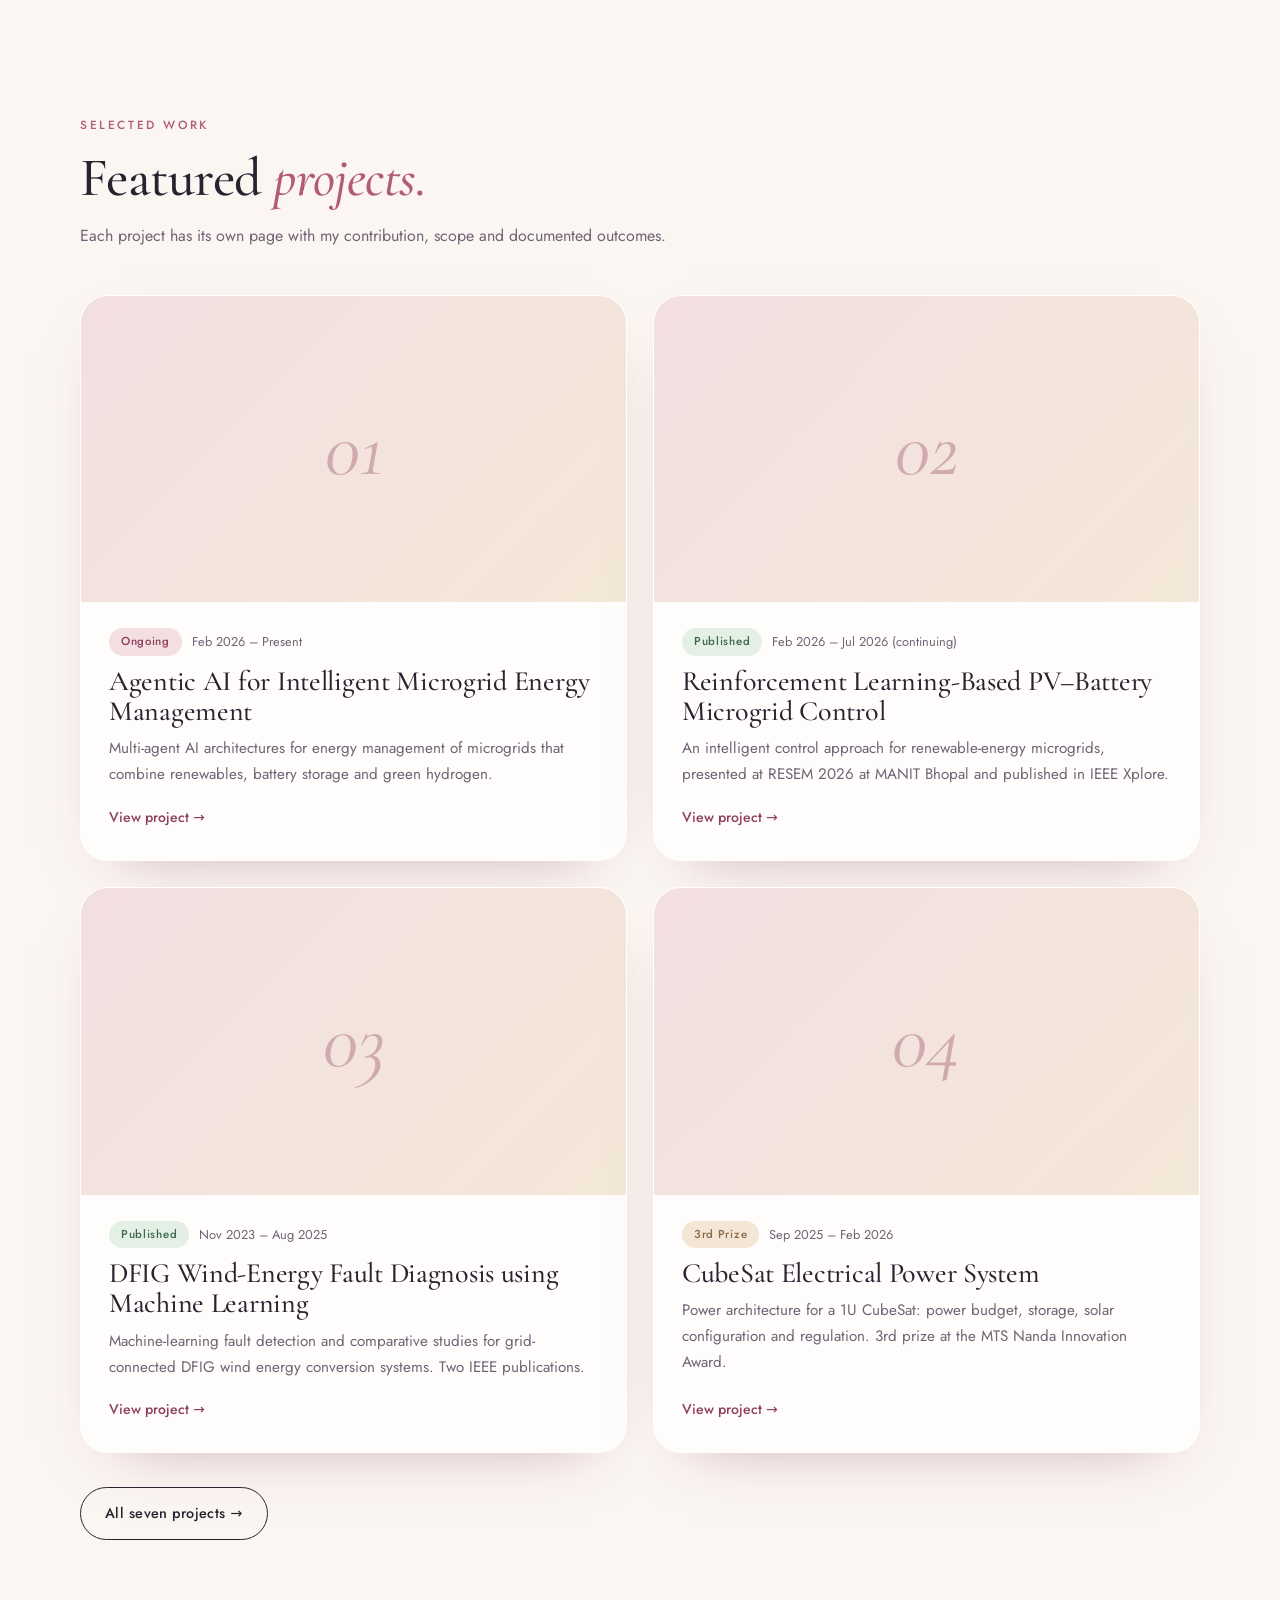
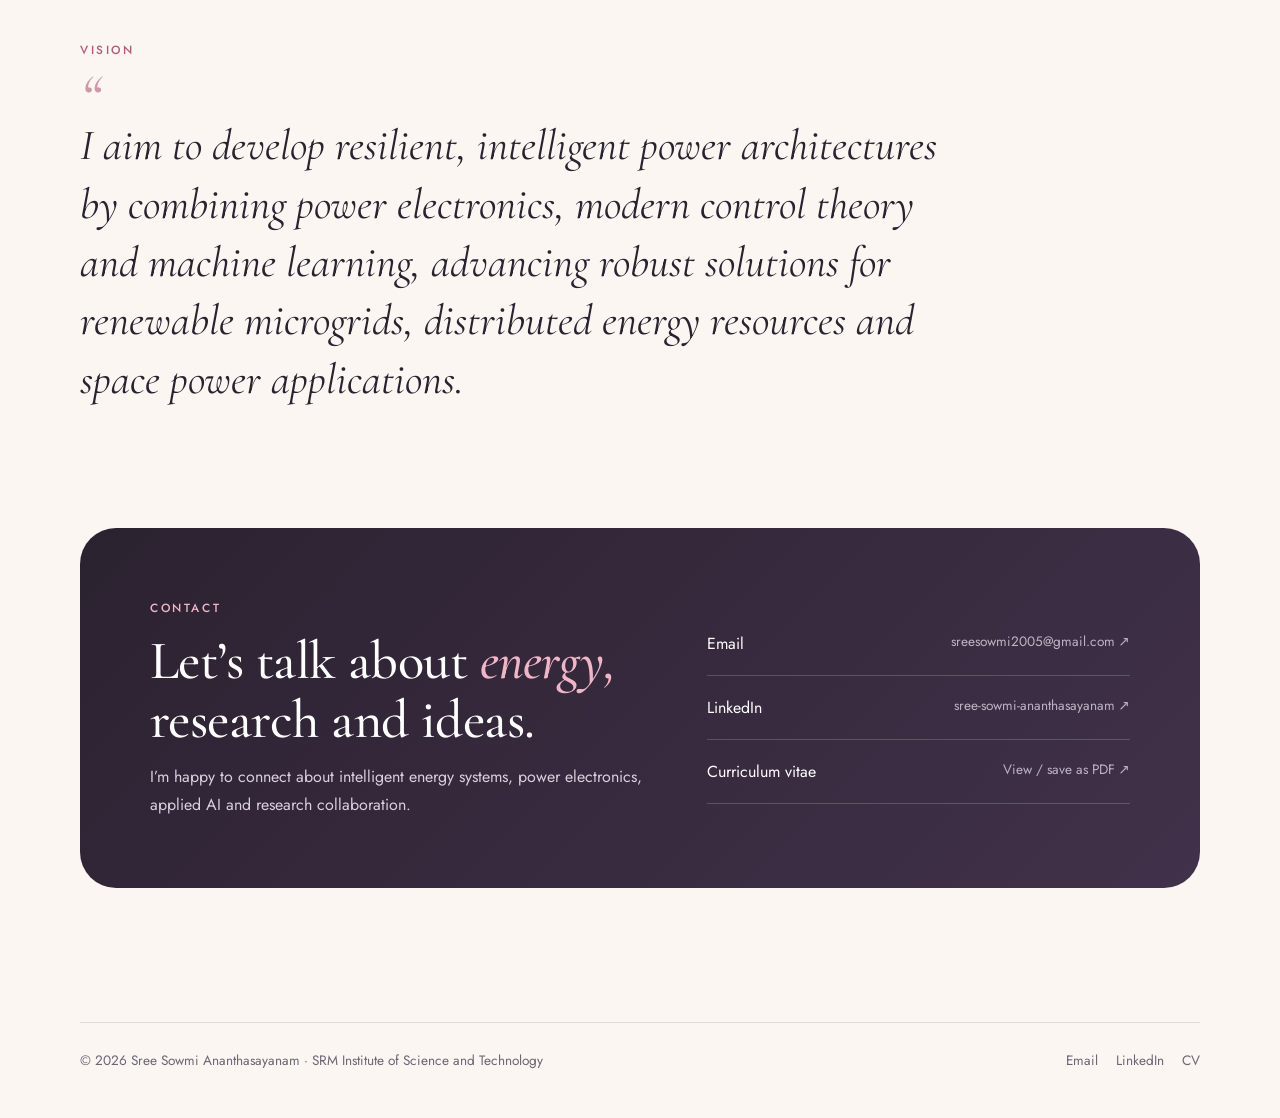
==== commit 56ef085e: "Refactor timeline section and add LinkedIn modal Updated comments and image references in the timeli" ====
--- a/index.html
+++ b/index.html
@@ -67,14 +67,13 @@
  <div class="stat reveal"><b data-count="7">7</b><span>Featured projects</span></div>
 </div></div></section>
 
-<!-- Pinned Cinematic Slideshow Section with Mini Timeline Scrubber -->
+<!-- Pinned Slideshow Timeline -->
 <section class="cinema-section" id="timelineScroll">
   <div class="wrap cinema-wrap">
     <div class="cinema-header">
       <div class="eyebrow">Milestones</div>
       <h2>Small steps, solid work, and a few <em>big moments along the way.</em></h2>
       
-      <!-- Mini Visual Scrubber Timeline -->
       <div class="mini-scrubber-bar">
         <div class="scrubber-track">
           <div class="scrubber-fill" id="scrubberFill"></div>
@@ -85,12 +84,12 @@
 
     <div class="cinema-viewport">
 
-      <!-- 1. Oct 2026 -->
+      <!-- 01. Oct 2026 -->
       <div class="c-slide theme-pub is-active">
         <div class="c-visual-anchor">
           <div class="c-glow"></div>
           <div class="c-card-rect">
-            <img src="images/pub-rl-microgrid.png" alt="RL PV-Battery Microgrid Paper" onerror="this.style.display='none';this.nextElementSibling.style.display='flex'">
+            <img src="images/timeline-01-rl-microgrid.png" alt="RL PV-Battery Microgrid Paper" onerror="this.style.display='none';this.nextElementSibling.style.display='flex'">
             <div class="c-fallback" style="display:none;"><span class="c-fallback-num">01</span><span class="c-fallback-tag">Publication</span></div>
           </div>
         </div>
@@ -101,12 +100,12 @@
         </div>
       </div>
 
-      <!-- 2. Oct 2026 -->
+      <!-- 02. Oct 2026 -->
       <div class="c-slide theme-global">
         <div class="c-visual-anchor">
           <div class="c-glow"></div>
-          <div class="c-card-rect">
-            <img src="images/milestone-inspire.jpg" alt="InSPIRE-SI Shizuoka University" onerror="this.style.display='none';this.nextElementSibling.style.display='flex'">
+          <div class="c-card-rect" onclick="openLinkedInModal(2)">
+            <img src="images/timeline-02-inspire-japan.png" alt="InSPIRE-SI Shizuoka University" onerror="this.style.display='none';this.nextElementSibling.style.display='flex'">
             <div class="c-fallback" style="display:none;"><span class="c-fallback-num">02</span><span class="c-fallback-tag">Global Exchange</span></div>
           </div>
         </div>
@@ -114,15 +113,18 @@
           <div class="c-meta"><span class="c-tag">Global Exchange</span> · <span class="c-date">October 2026</span></div>
           <h3 class="c-title">Selected for InSPIRE-SI · Shizuoka University, Japan</h3>
           <p class="c-desc">Selected for an India–Japan collaborative program focused on renewable energy, decarbonization, and social innovation[cite: 4].</p>
-        </div>
-      </div>
-
-      <!-- 3. Sep 2026 -->
+          <div class="c-actions">
+            <button class="btn-post" onclick="openLinkedInModal(2)">View LinkedIn Post ↗</button>
+          </div>
+        </div>
+      </div>
+
+      <!-- 03. Sep 2026 -->
       <div class="c-slide theme-career">
         <div class="c-visual-anchor">
           <div class="c-glow"></div>
-          <div class="c-card-rect">
-            <img src="images/milestone-hero.jpg" alt="Hero MotoCorp" onerror="this.style.display='none';this.nextElementSibling.style.display='flex'">
+          <div class="c-card-rect" onclick="openLinkedInModal(3)">
+            <img src="images/timeline-03-hero-motocorp.jpeg" alt="Hero MotoCorp" onerror="this.style.display='none';this.nextElementSibling.style.display='flex'">
             <div class="c-fallback" style="display:none;"><span class="c-fallback-num">03</span><span class="c-fallback-tag">Career</span></div>
           </div>
         </div>
@@ -130,15 +132,18 @@
           <div class="c-meta"><span class="c-tag">Career</span> · <span class="c-date">September 2026</span></div>
           <h3 class="c-title">Graduate Engineer Trainee, R&amp;D · Hero MotoCorp</h3>
           <p class="c-desc">Secured a GET role in R&amp;D with a ₹9 LPA CTC and a ₹2.5 lakh joining bonus, bringing the total package to ₹11.5 lakh.</p>
-        </div>
-      </div>
-
-      <!-- 4. Sep 2026 -->
+          <div class="c-actions">
+            <button class="btn-post" onclick="openLinkedInModal(3)">View LinkedIn Post ↗</button>
+          </div>
+        </div>
+      </div>
+
+      <!-- 04. Sep 2026 -->
       <div class="c-slide theme-lead">
         <div class="c-visual-anchor">
           <div class="c-glow"></div>
-          <div class="c-card-rect">
-            <img src="images/milestone-sih.jpg" alt="Smart India Hackathon" onerror="this.style.display='none';this.nextElementSibling.style.display='flex'">
+          <div class="c-card-rect" onclick="openLinkedInModal(4)">
+            <img src="images/timeline-04-sih-hackathon.jpeg" alt="Smart India Hackathon 2026" onerror="this.style.display='none';this.nextElementSibling.style.display='flex'">
             <div class="c-fallback" style="display:none;"><span class="c-fallback-num">04</span><span class="c-fallback-tag">Hackathon</span></div>
           </div>
         </div>
@@ -146,15 +151,18 @@
           <div class="c-meta"><span class="c-tag">Hackathon</span> · <span class="c-date">September 2026</span></div>
           <h3 class="c-title">Smart India Hackathon 2026 · Internal Shortlist</h3>
           <p class="c-desc">Shortlisted internally with the CIMES SRMIST team to develop and pitch innovative engineering solutions.</p>
-        </div>
-      </div>
-
-      <!-- 5. Aug 2026 -->
+          <div class="c-actions">
+            <button class="btn-post" onclick="openLinkedInModal(4)">View LinkedIn Post ↗</button>
+          </div>
+        </div>
+      </div>
+
+      <!-- 05. Aug 2026 -->
       <div class="c-slide theme-lead">
         <div class="c-visual-anchor">
           <div class="c-glow"></div>
-          <div class="c-card-rect">
-            <img src="images/milestone-mts-pr.jpg" alt="SRM MTS" onerror="this.style.display='none';this.nextElementSibling.style.display='flex'">
+          <div class="c-card-rect" onclick="openLinkedInModal(5)">
+            <img src="images/timeline-05-mts-pr-head.jpeg" alt="SRM MTS PR and Media Head" onerror="this.style.display='none';this.nextElementSibling.style.display='flex'">
             <div class="c-fallback" style="display:none;"><span class="c-fallback-num">05</span><span class="c-fallback-tag">Leadership</span></div>
           </div>
         </div>
@@ -162,15 +170,18 @@
           <div class="c-meta"><span class="c-tag">Leadership</span> · <span class="c-date">August 2026</span></div>
           <h3 class="c-title">PR &amp; Media Head · SRM Marine Technology Society</h3>
           <p class="c-desc">Took on responsibility for media, branding, and technical outreach for the SRM-MTS Student Chapter.</p>
-        </div>
-      </div>
-
-      <!-- 6. Jul 2026 -->
-      <div class="c-slide theme-research">
-        <div class="c-visual-anchor">
-          <div class="c-glow"></div>
-          <div class="c-card-rect">
-            <img src="images/milestone-resem.jpg" alt="IEEE RESEM 2026" onerror="this.style.display='none';this.nextElementSibling.style.display='flex'">
+          <div class="c-actions">
+            <button class="btn-post" onclick="openLinkedInModal(5)">View LinkedIn Post ↗</button>
+          </div>
+        </div>
+      </div>
+
+      <!-- 06. Jul 2026 -->
+      <div class="c-slide theme-research">
+        <div class="c-visual-anchor">
+          <div class="c-glow"></div>
+          <div class="c-card-rect">
+            <img src="images/timeline-06-resem-bhopal.jpeg" alt="IEEE RESEM 2026" onerror="this.style.display='none';this.nextElementSibling.style.display='flex'">
             <div class="c-fallback" style="display:none;"><span class="c-fallback-num">06</span><span class="c-fallback-tag">Conference</span></div>
           </div>
         </div>
@@ -181,12 +192,12 @@
         </div>
       </div>
 
-      <!-- 7. Mar 2026 -->
+      <!-- 07. Mar 2026 -->
       <div class="c-slide theme-award">
         <div class="c-visual-anchor">
           <div class="c-glow"></div>
-          <div class="c-card-rect">
-            <img src="images/award-mts-2026.jpg" alt="MTS Nanda Innovation Award" onerror="this.style.display='none';this.nextElementSibling.style.display='flex'">
+          <div class="c-card-rect" onclick="openLinkedInModal(7)">
+            <img src="images/timeline-07-mts-nanda-award.jpeg" alt="5th MTS Nanda Innovation Award" onerror="this.style.display='none';this.nextElementSibling.style.display='flex'">
             <div class="c-fallback" style="display:none;"><span class="c-fallback-num">07</span><span class="c-fallback-tag">Award</span></div>
           </div>
         </div>
@@ -194,15 +205,18 @@
           <div class="c-meta"><span class="c-tag">Award</span> · <span class="c-date">March 2026</span></div>
           <h3 class="c-title">3rd Prize · 5th MTS Nanda Innovation Award</h3>
           <p class="c-desc">Recognized by the MTS India Section for a CubeSat electrical power subsystem featuring a bidirectional SEPIC converter and smart battery management system.</p>
-        </div>
-      </div>
-
-      <!-- 8. Mar 2026 -->
+          <div class="c-actions">
+            <button class="btn-post" onclick="openLinkedInModal(7)">View LinkedIn Post ↗</button>
+          </div>
+        </div>
+      </div>
+
+      <!-- 08. Mar 2026 -->
       <div class="c-slide theme-pub">
         <div class="c-visual-anchor">
           <div class="c-glow"></div>
           <div class="c-card-rect">
-            <img src="images/pub-dfig-comparative.png" alt="DFIG Wind Turbine Fault Detection" onerror="this.style.display='none';this.nextElementSibling.style.display='flex'">
+            <img src="images/timeline-08-dfig-paper.jpeg" alt="DFIG Wind Turbine Fault Detection" onerror="this.style.display='none';this.nextElementSibling.style.display='flex'">
             <div class="c-fallback" style="display:none;"><span class="c-fallback-num">08</span><span class="c-fallback-tag">Publication</span></div>
           </div>
         </div>
@@ -213,13 +227,12 @@
         </div>
       </div>
 
-      <!-- 9. Feb 2026 -->
-      <div class="c-slide theme-research">
-        <div class="c-visual-anchor">
-          <div class="c-glow"></div>
-          <div class="c-card-rect">
-            <img src="images/milestone-cimes.jpg" alt="CIMES SRMIST" onerror="this.style.display='none';this.nextElementSibling.style.display='flex'">
-            <div class="c-fallback" style="display:none;"><span class="c-fallback-num">09</span><span class="c-fallback-tag">Research</span></div>
+      <!-- 09. Feb 2026 (No Image Needed) -->
+      <div class="c-slide theme-research">
+        <div class="c-visual-anchor">
+          <div class="c-glow"></div>
+          <div class="c-card-rect">
+            <div class="c-fallback"><span class="c-fallback-num">09</span><span class="c-fallback-tag">Research</span></div>
           </div>
         </div>
         <div class="c-narrative">
@@ -233,8 +246,8 @@
       <div class="c-slide theme-research">
         <div class="c-visual-anchor">
           <div class="c-glow"></div>
-          <div class="c-card-rect">
-            <img src="images/milestone-ispace.jpg" alt="CubeSat EPS Review" onerror="this.style.display='none';this.nextElementSibling.style.display='flex'">
+          <div class="c-card-rect" onclick="openLinkedInModal(10)">
+            <img src="images/timeline-10-cubesat-review.jpeg" alt="CubeSat EPS Review Bengaluru" onerror="this.style.display='none';this.nextElementSibling.style.display='flex'">
             <div class="c-fallback" style="display:none;"><span class="c-fallback-num">10</span><span class="c-fallback-tag">Review</span></div>
           </div>
         </div>
@@ -242,6 +255,9 @@
           <div class="c-meta"><span class="c-tag">Industry Review</span> · <span class="c-date">December 2025</span></div>
           <h3 class="c-title">CubeSat EPS Technical Review · Bengaluru</h3>
           <p class="c-desc">Presented the CubeSat electrical power subsystem architecture and received technical feedback from space industry professionals at ITCA.</p>
+          <div class="c-actions">
+            <button class="btn-post" onclick="openLinkedInModal(10)">View LinkedIn Post ↗</button>
+          </div>
         </div>
       </div>
 
@@ -249,8 +265,8 @@
       <div class="c-slide theme-research">
         <div class="c-visual-anchor">
           <div class="c-glow"></div>
-          <div class="c-card-rect">
-            <img src="images/milestone-iconscept.jpg" alt="IEEE iConSCEPT 2025" onerror="this.style.display='none';this.nextElementSibling.style.display='flex'">
+          <div class="c-card-rect" onclick="openLinkedInModal(11)">
+            <img src="images/timeline-11-iconscept-nit.jpeg" alt="IEEE iConSCEPT 2025" onerror="this.style.display='none';this.nextElementSibling.style.display='flex'">
             <div class="c-fallback" style="display:none;"><span class="c-fallback-num">11</span><span class="c-fallback-tag">Conference</span></div>
           </div>
         </div>
@@ -258,16 +274,18 @@
           <div class="c-meta"><span class="c-tag">Conference</span> · <span class="c-date">December 2025</span></div>
           <h3 class="c-title">IEEE iConSCEPT 2025 · NIT Puducherry</h3>
           <p class="c-desc">Presented comparative machine learning methods for fault classification in grid-connected wind energy systems[cite: 11].</p>
-        </div>
-      </div>
-
-      <!-- 12. Feb 2025 - Feb 2026 -->
+          <div class="c-actions">
+            <button class="btn-post" onclick="openLinkedInModal(11)">View LinkedIn Post ↗</button>
+          </div>
+        </div>
+      </div>
+
+      <!-- 12. Feb 2025 - Feb 2026 (No Image Needed) -->
       <div class="c-slide theme-lead">
         <div class="c-visual-anchor">
           <div class="c-glow"></div>
           <div class="c-card-rect">
-            <img src="images/milestone-iaemp.jpg" alt="IAEMP SRM" onerror="this.style.display='none';this.nextElementSibling.style.display='flex'">
-            <div class="c-fallback" style="display:none;"><span class="c-fallback-num">12</span><span class="c-fallback-tag">Leadership</span></div>
+            <div class="c-fallback"><span class="c-fallback-num">12</span><span class="c-fallback-tag">Leadership</span></div>
           </div>
         </div>
         <div class="c-narrative">
@@ -281,8 +299,8 @@
       <div class="c-slide theme-award">
         <div class="c-visual-anchor">
           <div class="c-glow"></div>
-          <div class="c-card-rect">
-            <img src="images/award-chancellor-2025.jpg" alt="Chancellor Award" onerror="this.style.display='none';this.nextElementSibling.style.display='flex'">
+          <div class="c-card-rect" onclick="openLinkedInModal(13)">
+            <img src="images/timeline-13-chancellor-award.jpeg" alt="Chancellor Award" onerror="this.style.display='none';this.nextElementSibling.style.display='flex'">
             <div class="c-fallback" style="display:none;"><span class="c-fallback-num">13</span><span class="c-fallback-tag">Award</span></div>
           </div>
         </div>
@@ -290,16 +308,18 @@
           <div class="c-meta"><span class="c-tag">Award</span> · <span class="c-date">February 2025</span></div>
           <h3 class="c-title">Chancellor’s Award for Excellence in Undergraduate Research</h3>
           <p class="c-desc">Received SRMIST's Chancellor's Award in recognition of undergraduate research contributions.</p>
-        </div>
-      </div>
-
-      <!-- 14. Nov 2024 -->
+          <div class="c-actions">
+            <button class="btn-post" onclick="openLinkedInModal(13)">View LinkedIn Post ↗</button>
+          </div>
+        </div>
+      </div>
+
+      <!-- 14. Nov 2024 (No Image Needed) -->
       <div class="c-slide theme-pub">
         <div class="c-visual-anchor">
           <div class="c-glow"></div>
           <div class="c-card-rect">
-            <img src="images/pub-wecs-ml.png" alt="WECS ML Paper" onerror="this.style.display='none';this.nextElementSibling.style.display='flex'">
-            <div class="c-fallback" style="display:none;"><span class="c-fallback-num">14</span><span class="c-fallback-tag">Publication</span></div>
+            <div class="c-fallback"><span class="c-fallback-num">14</span><span class="c-fallback-tag">Publication</span></div>
           </div>
         </div>
         <div class="c-narrative">
@@ -313,8 +333,8 @@
       <div class="c-slide theme-research">
         <div class="c-visual-anchor">
           <div class="c-glow"></div>
-          <div class="c-card-rect">
-            <img src="images/milestone-opalrt.jpg" alt="OPAL-RT and RTDS" onerror="this.style.display='none';this.nextElementSibling.style.display='flex'">
+          <div class="c-card-rect" onclick="openLinkedInModal(15)">
+            <img src="images/timeline-15-opalrt-simulation.jpeg" alt="OPAL-RT and RTDS Simulation" onerror="this.style.display='none';this.nextElementSibling.style.display='flex'">
             <div class="c-fallback" style="display:none;"><span class="c-fallback-num">15</span><span class="c-fallback-tag">Simulation</span></div>
           </div>
         </div>
@@ -322,6 +342,9 @@
           <div class="c-meta"><span class="c-tag">Training</span> · <span class="c-date">August 2024</span></div>
           <h3 class="c-title">OPAL-RT &amp; RTDS · Real-Time Simulation</h3>
           <p class="c-desc">Gained training in real-time digital simulation and hardware-in-the-loop concepts for wind energy conversion controllers.</p>
+          <div class="c-actions">
+            <button class="btn-post" onclick="openLinkedInModal(15)">View LinkedIn Post ↗</button>
+          </div>
         </div>
       </div>
 
@@ -330,7 +353,7 @@
         <div class="c-visual-anchor">
           <div class="c-glow"></div>
           <div class="c-card-rect">
-            <img src="images/award-eee-2024.jpg" alt="Excellence in Research Year 1" onerror="this.style.display='none';this.nextElementSibling.style.display='flex'">
+            <img src="images/timeline-16-year1-eee-award.jpeg" alt="Excellence in Research Year 1" onerror="this.style.display='none';this.nextElementSibling.style.display='flex'">
             <div class="c-fallback" style="display:none;"><span class="c-fallback-num">16</span><span class="c-fallback-tag">Award</span></div>
           </div>
         </div>
@@ -345,8 +368,8 @@
       <div class="c-slide theme-research">
         <div class="c-visual-anchor">
           <div class="c-glow"></div>
-          <div class="c-card-rect">
-            <img src="images/milestone-icspcre.jpg" alt="IEEE ICSPCRE 2024" onerror="this.style.display='none';this.nextElementSibling.style.display='flex'">
+          <div class="c-card-rect" onclick="openLinkedInModal(17)">
+            <img src="images/timeline-17-icspcre-nit.jpeg" alt="IEEE ICSPCRE 2024" onerror="this.style.display='none';this.nextElementSibling.style.display='flex'">
             <div class="c-fallback" style="display:none;"><span class="c-fallback-num">17</span><span class="c-fallback-tag">Conference</span></div>
           </div>
         </div>
@@ -354,16 +377,18 @@
           <div class="c-meta"><span class="c-tag">Conference</span> · <span class="c-date">July 2024</span></div>
           <h3 class="c-title">First Conference Presentation · IEEE ICSPCRE 2024</h3>
           <p class="c-desc">Presented research on wind energy conversion system fault diagnostics at NIT Rourkela[cite: 8, 11].</p>
-        </div>
-      </div>
-
-      <!-- 18. Jun - Jul 2024 -->
-      <div class="c-slide theme-research">
-        <div class="c-visual-anchor">
-          <div class="c-glow"></div>
-          <div class="c-card-rect">
-            <img src="images/milestone-csir.jpg" alt="CSIR CSIO Internship" onerror="this.style.display='none';this.nextElementSibling.style.display='flex'">
-            <div class="c-fallback" style="display:none;"><span class="c-fallback-num">18</span><span class="c-fallback-tag">Internship</span></div>
+          <div class="c-actions">
+            <button class="btn-post" onclick="openLinkedInModal(17)">View LinkedIn Post ↗</button>
+          </div>
+        </div>
+      </div>
+
+      <!-- 18. Jun - Jul 2024 (No Image Needed) -->
+      <div class="c-slide theme-research">
+        <div class="c-visual-anchor">
+          <div class="c-glow"></div>
+          <div class="c-card-rect">
+            <div class="c-fallback"><span class="c-fallback-num">18</span><span class="c-fallback-tag">Internship</span></div>
           </div>
         </div>
         <div class="c-narrative">
@@ -378,7 +403,7 @@
         <div class="c-visual-anchor">
           <div class="c-glow"></div>
           <div class="c-card-rect">
-            <img src="images/milestone-audit.jpg" alt="Grounding Audit" onerror="this.style.display='none';this.nextElementSibling.style.display='flex'">
+            <img src="images/timeline-19-grounding-audit.jpeg" alt="Grounding Audit" onerror="this.style.display='none';this.nextElementSibling.style.display='flex'">
             <div class="c-fallback" style="display:none;"><span class="c-fallback-num">19</span><span class="c-fallback-tag">Fieldwork</span></div>
           </div>
         </div>
@@ -394,7 +419,7 @@
         <div class="c-visual-anchor">
           <div class="c-glow"></div>
           <div class="c-card-rect">
-            <img src="images/milestone-biooil.jpg" alt="Bio Oil Transformer Research" onerror="this.style.display='none';this.nextElementSibling.style.display='flex'">
+            <img src="images/timeline-20-biooil-research.jpeg" alt="Bio Oil Transformer Research" onerror="this.style.display='none';this.nextElementSibling.style.display='flex'">
             <div class="c-fallback" style="display:none;"><span class="c-fallback-num">20</span><span class="c-fallback-tag">Research</span></div>
           </div>
         </div>
@@ -408,6 +433,19 @@
     </div>
   </div>
 </section>
+
+<!-- LinkedIn Post Preview Modal -->
+<div class="li-modal" id="linkedInModal" onclick="closeLinkedInModal(event)">
+  <div class="li-modal-box">
+    <button class="li-modal-close" onclick="closeLinkedInModal()">✕</button>
+    <img class="li-modal-img" id="modalImg" src="" alt="Post visual">
+    <div class="li-modal-body">
+      <h4 class="li-modal-title" id="modalTitle">Post Preview</h4>
+      <p class="li-modal-desc" id="modalDesc"></p>
+      <a class="li-modal-btn" id="modalLink" href="#" target="_blank" rel="noopener noreferrer">Open on LinkedIn ↗</a>
+    </div>
+  </div>
+</div>
 
 <section style="padding-top:0"><div class="wrap">
  <div class="sec-head reveal"><div class="eyebrow">Selected work</div><h2>Featured <em>projects.</em></h2><p>Each project has its own page with my contribution, scope and documented outcomes.</p></div>
@@ -439,8 +477,87 @@
 </main>
 <footer><div class="wrap"><span>© <span data-year>2026</span> Sree Sowmi Ananthasayanam · SRM Institute of Science and Technology</span><span><a href="mailto:sreesowmi2005@gmail.com">Email</a><a href="https://www.linkedin.com/in/sree-sowmi-ananthasayanam" target="_blank" rel="noopener noreferrer">LinkedIn</a><a href="cv.html">CV</a></span></div></footer>
 
-<!-- Interactive Pinned Slideshow Scroll Engine with Scrubber Tracker -->
+<!-- Slideshow Engine & LinkedIn Modal Script -->
 <script>
+const postData = {
+  2: {
+    title: "Selected for InSPIRE-SI · Shizuoka University, Japan",
+    desc: "Selected for InSPIRE, an India–Japan collaborative programme exploring decarbonization pathways, renewable energy technologies, and social innovation with Japanese and Indian students.",
+    img: "images/timeline-02-inspire-japan.png",
+    url: "https://www.linkedin.com/feed/update/urn:li:activity:7482626177501818880/"
+  },
+  3: {
+    title: "Graduate Engineer Trainee, R&D · Hero MotoCorp",
+    desc: "Thrilled to secure a core GET role in R&D at Hero MotoCorp with a ₹9 LPA CTC and ₹2.5 lakh joining bonus (₹11.5 lakh total package).",
+    img: "images/timeline-03-hero-motocorp.jpeg",
+    url: "https://lnkd.in/p/gdTrTcXC"
+  },
+  4: {
+    title: "Smart India Hackathon 2026 · Internal Shortlist",
+    desc: "A glimpse from SIH ’26! A snapshot of dedication and collaboration as our team presented engineering innovations with CIMES SRMIST.",
+    img: "images/timeline-04-sih-hackathon.jpeg",
+    url: "https://www.linkedin.com/feed/update/urn:li:activity:7502249299536248832/"
+  },
+  5: {
+    title: "PR & Media Head · SRM Marine Technology Society",
+    desc: "Taking on leadership for media branding and technical outreach for the SRM-MTS Student Chapter, building impactful engineering showcases.",
+    img: "images/timeline-05-mts-pr-head.jpeg",
+    url: "https://www.linkedin.com/feed/update/urn:li:activity:7512204289730154496/"
+  },
+  7: {
+    title: "3rd Prize · 5th MTS Nanda Innovation Award",
+    desc: "Awarded 3rd place by MTS India Section for our CubeSat Bidirectional SEPIC-Based EPS with Smart BMS project for small satellites.",
+    img: "images/timeline-07-mts-nanda-award.jpeg",
+    url: "https://lnkd.in/p/g84c3G5S"
+  },
+  10: {
+    title: "CubeSat EPS Technical Review · Bengaluru",
+    desc: "Had a great technical review of our CubeSat architecture at IspaceI Satellite & Research (ITCA) with Er. S. Shanmugam, Ms. Sofia Vangeti, and Dr. K. Gopalakrishnan.",
+    img: "images/timeline-10-cubesat-review.jpeg",
+    url: "https://lnkd.in/p/grE4Gifa"
+  },
+  11: {
+    title: "IEEE iConSCEPT 2025 · NIT Puducherry",
+    desc: "Presented our research on ML fault detection for DFIG wind energy systems, receiving our certificate from Dr. Venkatesan M, HoD CSE, NIT Puducherry.",
+    img: "images/timeline-11-iconscept-nit.jpeg",
+    url: "https://lnkd.in/p/gwcKj6Pv"
+  },
+  13: {
+    title: "Chancellor’s Award for Research Excellence",
+    desc: "Honored to receive SRMIST's Chancellor's Award for Excellence in Undergraduate Research as a 2nd-year student based on IEEE conference authorship.",
+    img: "images/timeline-13-chancellor-award.jpeg",
+    url: "https://lnkd.in/p/gzh_RRGJ"
+  },
+  15: {
+    title: "OPAL-RT & RTDS · Real-Time Simulation",
+    desc: "Guided through Real-Time Digital Simulator (RTDS) and OPAL-RT simulation concepts for wind energy conversion controllers by doctoral researcher Preethi Santhosam.",
+    img: "images/timeline-15-opalrt-simulation.jpeg",
+    url: "https://lnkd.in/p/gWc7-nkT"
+  },
+  17: {
+    title: "IEEE ICSPCRE 2024 · NIT Rourkela",
+    desc: "Presented my first research paper on WECS fault analysis using machine learning at the 1st IEEE ICSPCRE 2024 at NIT Rourkela.",
+    img: "images/timeline-17-icspcre-nit.jpeg",
+    url: "https://lnkd.in/p/g7-4SxZi"
+  }
+};
+
+function openLinkedInModal(id) {
+  const item = postData[id];
+  if (!item) return;
+  document.getElementById('modalTitle').textContent = item.title;
+  document.getElementById('modalDesc').textContent = item.desc;
+  document.getElementById('modalImg').src = item.img;
+  document.getElementById('modalLink').href = item.url;
+  document.getElementById('linkedInModal').classList.add('active');
+}
+
+function closeLinkedInModal(e) {
+  if (!e || e.target.id === 'linkedInModal' || e.target.classList.contains('li-modal-close')) {
+    document.getElementById('linkedInModal').classList.remove('active');
+  }
+}
+
 document.addEventListener('DOMContentLoaded', () => {
   const section = document.getElementById('timelineScroll');
   const slides = document.querySelectorAll('.c-slide');
@@ -472,7 +589,6 @@
         slides[activeIndex].classList.add('is-active');
         currentActive = activeIndex;
 
-        // Update Mini Scrubber Bar
         const pct = ((activeIndex + 1) / totalSlides) * 100;
         if (scrubberFill) scrubberFill.style.width = `${pct}%`;
         if (scrubberLabel) {
--- a/assets/style.css
+++ b/assets/style.css
@@ -18,7 +18,6 @@
   font-weight:400;
   line-height:1.7;
   overflow-x:hidden;
-  /* Seamless non-repeating background mesh gradient */
   background-image:
     radial-gradient(1200px 800px at 85% 5%, rgba(243,223,226,.75), transparent 70%),
     radial-gradient(1000px 700px at 15% 45%, rgba(246,233,222,.75), transparent 70%),
@@ -116,7 +115,7 @@
 .marquee span{margin:0 26px;color:var(--gold)}
 @keyframes slide{to{transform:translateX(-50%)}}
 
-/* sections */
+/* original sections & grid architecture */
 section{padding:100px 0}
 .sec-head{display:flex;flex-direction:column;gap:14px;margin-bottom:46px;max-width:760px}
 .sec-head p{color:var(--muted)}
@@ -129,6 +128,21 @@
 .pull{font:italic 400 clamp(1.7rem,3.4vw,2.7rem)/1.35 var(--serif);max-width:900px;color:var(--ink)}
 .pull:before{content:"“";display:block;font-size:4rem;line-height:.6;color:var(--rose);opacity:.6}
 .split{display:grid;grid-template-columns:1fr 1fr;gap:60px;align-items:start}
+
+/* cards */
+.card{background:var(--card);border:1px solid rgba(255,255,255,.9);border-radius:26px;padding:30px;box-shadow:0 24px 60px -40px rgba(143,63,92,.5);transition:transform .5s var(--ease),box-shadow .5s}
+.card:hover{transform:translateY(-4px);box-shadow:0 30px 70px -36px rgba(143,63,92,.6)}
+.card h3{margin:12px 0 10px}
+.card p,.card li{color:var(--muted);font-size:.95rem}
+.card ul{margin:12px 0 0;padding-left:18px}
+.card li{margin:5px 0}
+.grid2{display:grid;grid-template-columns:repeat(2,1fr);gap:22px}
+.grid3{display:grid;grid-template-columns:repeat(3,1fr);gap:22px}
+.mini{font-size:.7rem;letter-spacing:.18em;text-transform:uppercase;color:var(--rose);font-weight:500}
+.meta{font-size:.82rem;color:var(--muted)}
+.links{display:flex;flex-wrap:wrap;gap:10px;margin-top:18px}
+.links a{font-size:.85rem;border-bottom:1px solid rgba(178,91,120,.45);padding-bottom:2px;color:var(--rose-d)}
+.links a:hover{color:var(--ink);border-color:var(--ink)}
 
 /* project cards */
 .pgrid{display:grid;grid-template-columns:repeat(2,1fr);gap:26px}
@@ -148,6 +162,44 @@
 .more{margin-top:auto;padding-top:8px;color:var(--rose-d);font-size:.88rem;font-weight:500;transition:letter-spacing .4s}
 .pcard:hover .more{letter-spacing:.06em}
 
+/* project page */
+.crumb{font-size:.85rem;color:var(--muted);display:inline-flex;gap:8px;align-items:center}
+.proj-hero{padding:80px 0 30px}
+.proj-hero h1{font-size:clamp(2.4rem,5.4vw,4.4rem);margin:18px 0 20px;max-width:900px}
+.proj-grid{display:grid;grid-template-columns:minmax(0,1fr) 320px;gap:60px;align-items:start;padding:30px 0 60px}
+.prose h2{font-size:2rem;margin:46px 0 14px}
+.prose h2:first-child{margin-top:0}
+.prose p{color:#4a3f50;max-width:660px;margin-bottom:12px}
+.prose ul{padding:0;margin:0;list-style:none;max-width:660px}
+.prose li{position:relative;padding:12px 0 12px 28px;border-bottom:1px solid var(--line);color:#4a3f50}
+.prose li:before{content:"";position:absolute;left:4px;top:1.2em;width:8px;height:8px;border-radius:50%;background:var(--rose);opacity:.7}
+.facts{position:sticky;top:100px;padding:28px;border-radius:26px;background:var(--card);border:1px solid rgba(255,255,255,.9);box-shadow:0 24px 60px -40px rgba(143,63,92,.5);display:grid;gap:18px}
+.facts div b{display:block;font-size:.68rem;letter-spacing:.18em;text-transform:uppercase;color:var(--rose);font-weight:500;margin-bottom:4px}
+.facts div span,.facts div a{font-size:.93rem}
+.gallery{display:grid;grid-template-columns:repeat(auto-fill,minmax(260px,1fr));gap:16px;margin-top:10px}
+.gallery figure{margin:0;border-radius:20px;overflow:hidden;cursor:zoom-in;background:var(--blush);aspect-ratio:4/3}
+.gallery img{width:100%;height:100%;object-fit:cover;transition:transform 1s var(--ease)}
+.gallery figure:hover img{transform:scale(1.07)}
+.pager{display:grid;grid-template-columns:1fr 1fr;gap:22px;padding:30px 0 100px}
+.pager a{padding:28px;border-radius:24px;background:var(--card);border:1px solid rgba(255,255,255,.9);display:flex;flex-direction:column;gap:6px;transition:transform .5s var(--ease),background .3s}
+.pager a:hover{transform:translateY(-4px);background:var(--blush);color:inherit}
+.pager a:last-child{text-align:right}
+.pager small{font-size:.7rem;letter-spacing:.18em;text-transform:uppercase;color:var(--rose)}
+.pager span{font:500 1.5rem/1.2 var(--serif)}
+
+/* timeline (used in subpages) */
+.tl{position:relative;padding-left:44px}
+.tl:before,.tl:after{content:"";position:absolute;left:11px;top:6px;bottom:6px;width:2px;background:var(--line)}
+.tl:after{background:linear-gradient(var(--rose),var(--gold));transform:scaleY(var(--p,0));transform-origin:top}
+.tl-item{position:relative;margin-bottom:26px}
+.tl-item:before{content:"";position:absolute;left:-41px;top:34px;width:12px;height:12px;border-radius:50%;background:var(--bg);border:2px solid var(--rose)}
+.tl-item.in:before{background:var(--rose)}
+.tl-item .roles{display:grid;gap:4px;margin:8px 0 6px}
+.tl-item .roles div{display:flex;justify-content:space-between;gap:16px;font-size:.88rem;color:var(--muted);border-bottom:1px dashed var(--line);padding:3px 0}
+.tl-item .roles b{color:var(--ink);font-weight:500}
+.group-label{font:italic 500 2rem var(--serif);margin:56px 0 24px;color:var(--rose-d)}
+.group-label:first-child{margin-top:0}
+
 /* contact + footer */
 .contact{background:linear-gradient(135deg,#2b2230,#41314a);color:#fff;border-radius:36px;padding:clamp(34px,6vw,70px);display:grid;grid-template-columns:1.1fr .9fr;gap:40px}
 .contact h2{color:#fff}
@@ -163,7 +215,7 @@
 footer a{margin-left:18px}
 
 /* ==========================================================================
-   Cinematic Rectangular Pinned Slideshow Timeline + Mini Visual Scrubber
+   Home Slideshow Timeline
    ========================================================================== */
 
 .cinema-section {
@@ -186,7 +238,6 @@
   margin-bottom: 22px;
 }
 
-/* Aesthetic Mini Timeline Scrubber Bar */
 .mini-scrubber-bar {
   display: flex;
   align-items: center;
@@ -225,7 +276,6 @@
   min-width: 56px;
 }
 
-/* Viewport & Slide */
 .cinema-viewport {
   position: relative;
   width: 100%;
@@ -256,7 +306,6 @@
   filter: blur(0);
 }
 
-/* Left Hero: Cinematic Rounded Rectangle */
 .c-visual-anchor {
   position: relative;
   width: 340px;
@@ -295,6 +344,13 @@
               0 0 0 1px var(--accent-color, #b25b78);
   overflow: hidden;
   z-index: 1;
+  cursor: pointer;
+  transition: transform 0.35s var(--ease), box-shadow 0.35s var(--ease);
+}
+
+.c-card-rect:hover {
+  transform: translateY(-4px);
+  box-shadow: 0 30px 70px -16px rgba(43, 34, 48, 0.32);
 }
 
 .c-card-rect img {
@@ -333,7 +389,6 @@
   font-weight: 500;
 }
 
-/* Open Editorial Narrative (No Boxes) */
 .c-narrative {
   display: flex;
   flex-direction: column;
@@ -379,6 +434,34 @@
   font-size: 1.05rem;
   line-height: 1.7;
   color: #4a3f50;
+  margin-bottom: 18px;
+}
+
+.c-actions {
+  display: flex;
+  gap: 12px;
+  align-items: center;
+}
+
+.btn-post {
+  display: inline-flex;
+  align-items: center;
+  gap: 6px;
+  padding: 8px 18px;
+  border-radius: 999px;
+  background: rgba(255,255,255,0.7);
+  border: 1px solid var(--line);
+  font-size: 0.82rem;
+  font-weight: 500;
+  color: var(--ink);
+  cursor: pointer;
+  transition: background 0.3s, border-color 0.3s, transform 0.3s;
+}
+
+.btn-post:hover {
+  background: var(--blush);
+  border-color: var(--rose);
+  transform: translateY(-2px);
 }
 
 /* Category Accent Glows */
@@ -412,19 +495,118 @@
   --glow-color: radial-gradient(circle, rgba(121, 67, 125, 0.5) 0%, transparent 70%);
 }
 
-/* Responsive */
+/* LinkedIn Pop-Up Modal Lightbox */
+.li-modal {
+  position: fixed;
+  inset: 0;
+  z-index: 250;
+  background: rgba(43, 34, 48, 0.88);
+  backdrop-filter: blur(12px);
+  display: flex;
+  align-items: center;
+  justify-content: center;
+  padding: 24px;
+  opacity: 0;
+  pointer-events: none;
+  transition: opacity 0.4s var(--ease);
+}
+
+.li-modal.active {
+  opacity: 1;
+  pointer-events: all;
+}
+
+.li-modal-box {
+  background: #ffffff;
+  border-radius: 28px;
+  max-width: 620px;
+  width: 100%;
+  max-height: 85vh;
+  overflow-y: auto;
+  box-shadow: 0 30px 80px rgba(0,0,0,0.4);
+  position: relative;
+  display: flex;
+  flex-direction: column;
+}
+
+.li-modal-img {
+  width: 100%;
+  max-height: 380px;
+  object-fit: cover;
+  border-radius: 28px 28px 0 0;
+  background: var(--blush);
+}
+
+.li-modal-body {
+  padding: 26px 30px 30px;
+  display: flex;
+  flex-direction: column;
+  gap: 12px;
+}
+
+.li-modal-close {
+  position: absolute;
+  top: 16px;
+  right: 16px;
+  width: 36px;
+  height: 36px;
+  border-radius: 50%;
+  background: rgba(255,255,255,0.9);
+  border: 1px solid var(--line);
+  font-size: 1.2rem;
+  display: grid;
+  place-items: center;
+  cursor: pointer;
+  z-index: 2;
+}
+
+.li-modal-title {
+  font-family: var(--serif);
+  font-size: 1.55rem;
+  margin: 0;
+  line-height: 1.25;
+}
+
+.li-modal-desc {
+  font-size: 0.94rem;
+  color: #4a3f50;
+  line-height: 1.6;
+}
+
+.li-modal-btn {
+  align-self: flex-start;
+  margin-top: 8px;
+  padding: 10px 20px;
+  border-radius: 999px;
+  background: var(--ink);
+  color: #fff;
+  font-size: 0.85rem;
+  font-weight: 500;
+  display: inline-flex;
+  align-items: center;
+  gap: 8px;
+}
+
+.li-modal-btn:hover {
+  background: var(--rose-d);
+  color: #fff;
+}
+
+/* responsive */
 @media (max-width: 900px){
   .hero{grid-template-columns:1fr;gap:50px;min-height:0;padding-top:30px}
   .portrait-wrap{width:min(78%,320px)}
   .badge{left:-8px}
   .scroll-hint{display:none}
   .stats{grid-template-columns:repeat(2,1fr)}
-  .split,.pgrid,.contact{grid-template-columns:1fr}
+  .split,.grid2,.grid3,.pgrid,.contact,.proj-grid,.pager{grid-template-columns:1fr}
+  .facts{position:static}
   section{padding:70px 0}
   .menu-btn{display:block}
   .menu{position:fixed;inset:76px 0 auto 0;flex-direction:column;background:rgba(251,246,242,.97);backdrop-filter:blur(16px);padding:14px 24px 24px;gap:2px;transform:translateY(-130%);transition:transform .6s var(--ease);border-bottom:1px solid var(--line)}
   .menu.open{transform:none}
   .menu a{padding:14px 16px;font-size:1rem}
+  .pager a:last-child{text-align:left}
 
   .cinema-section {
     min-height: auto;
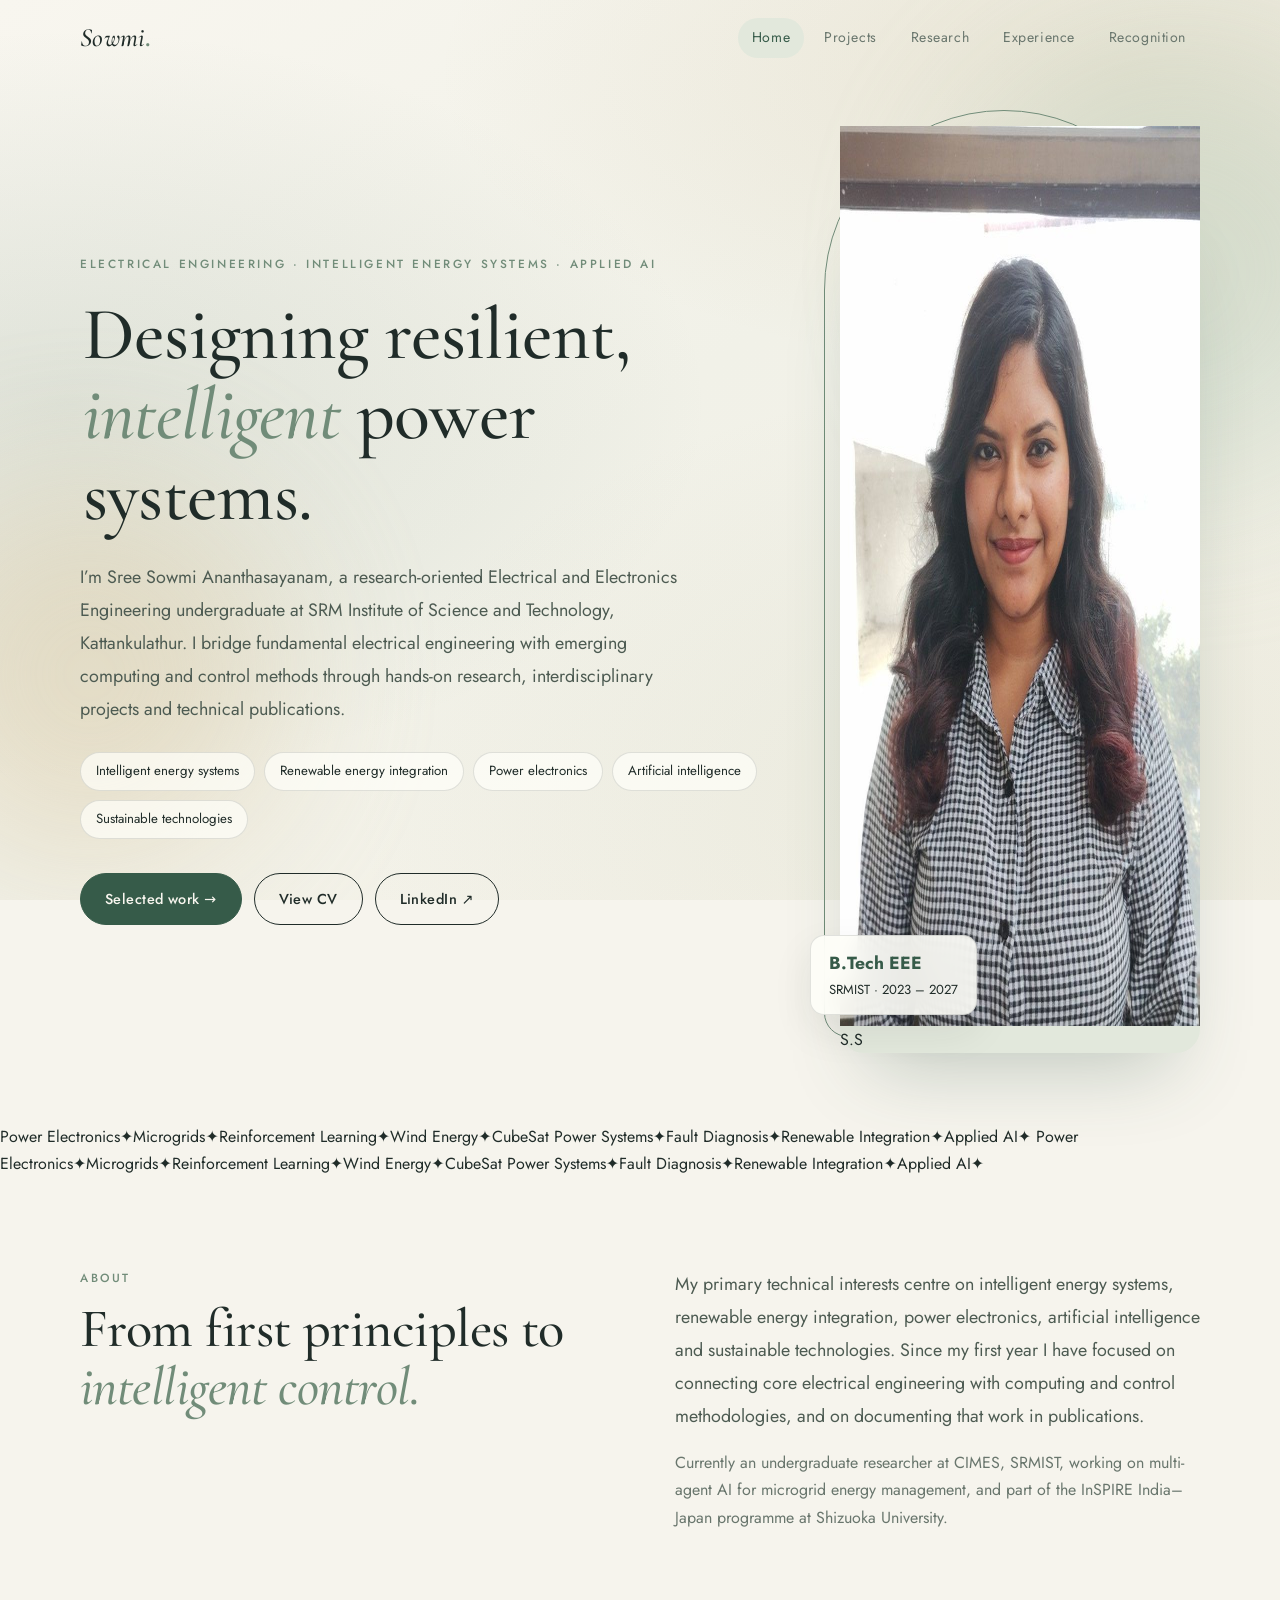
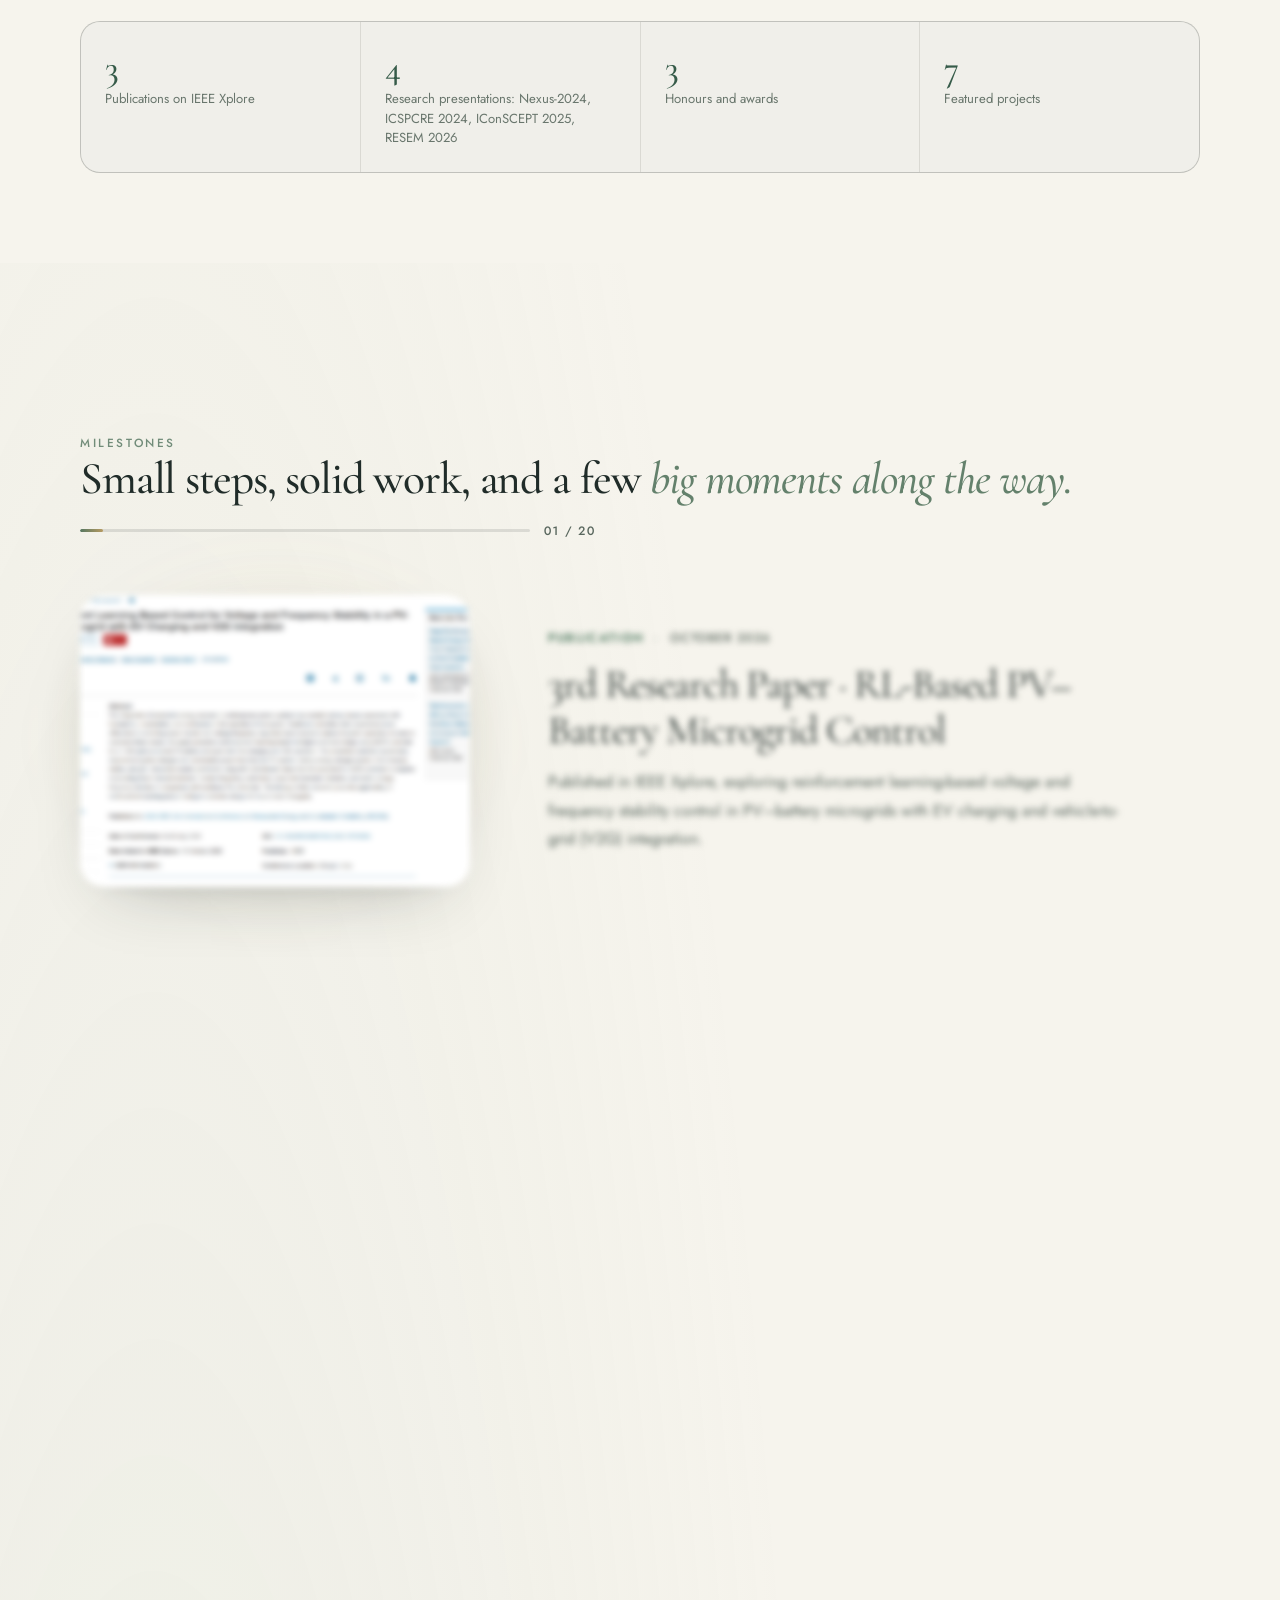
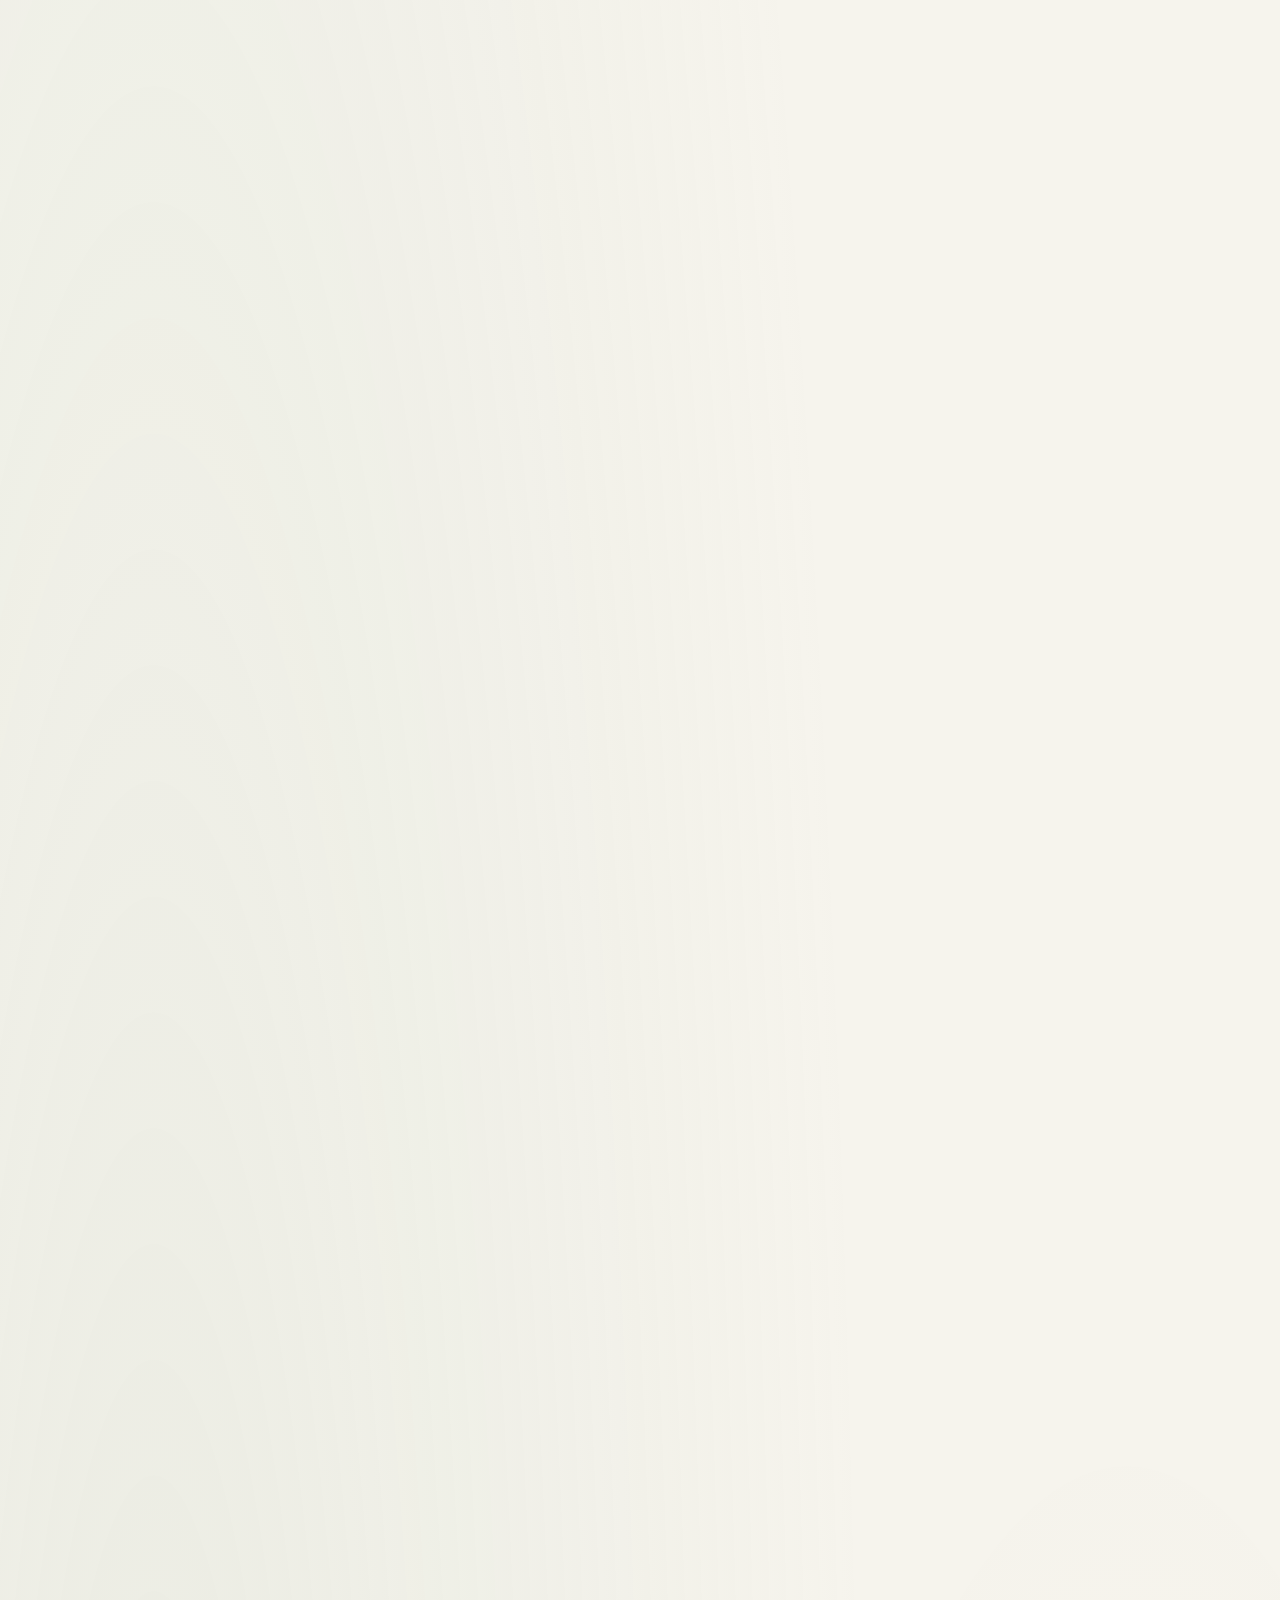
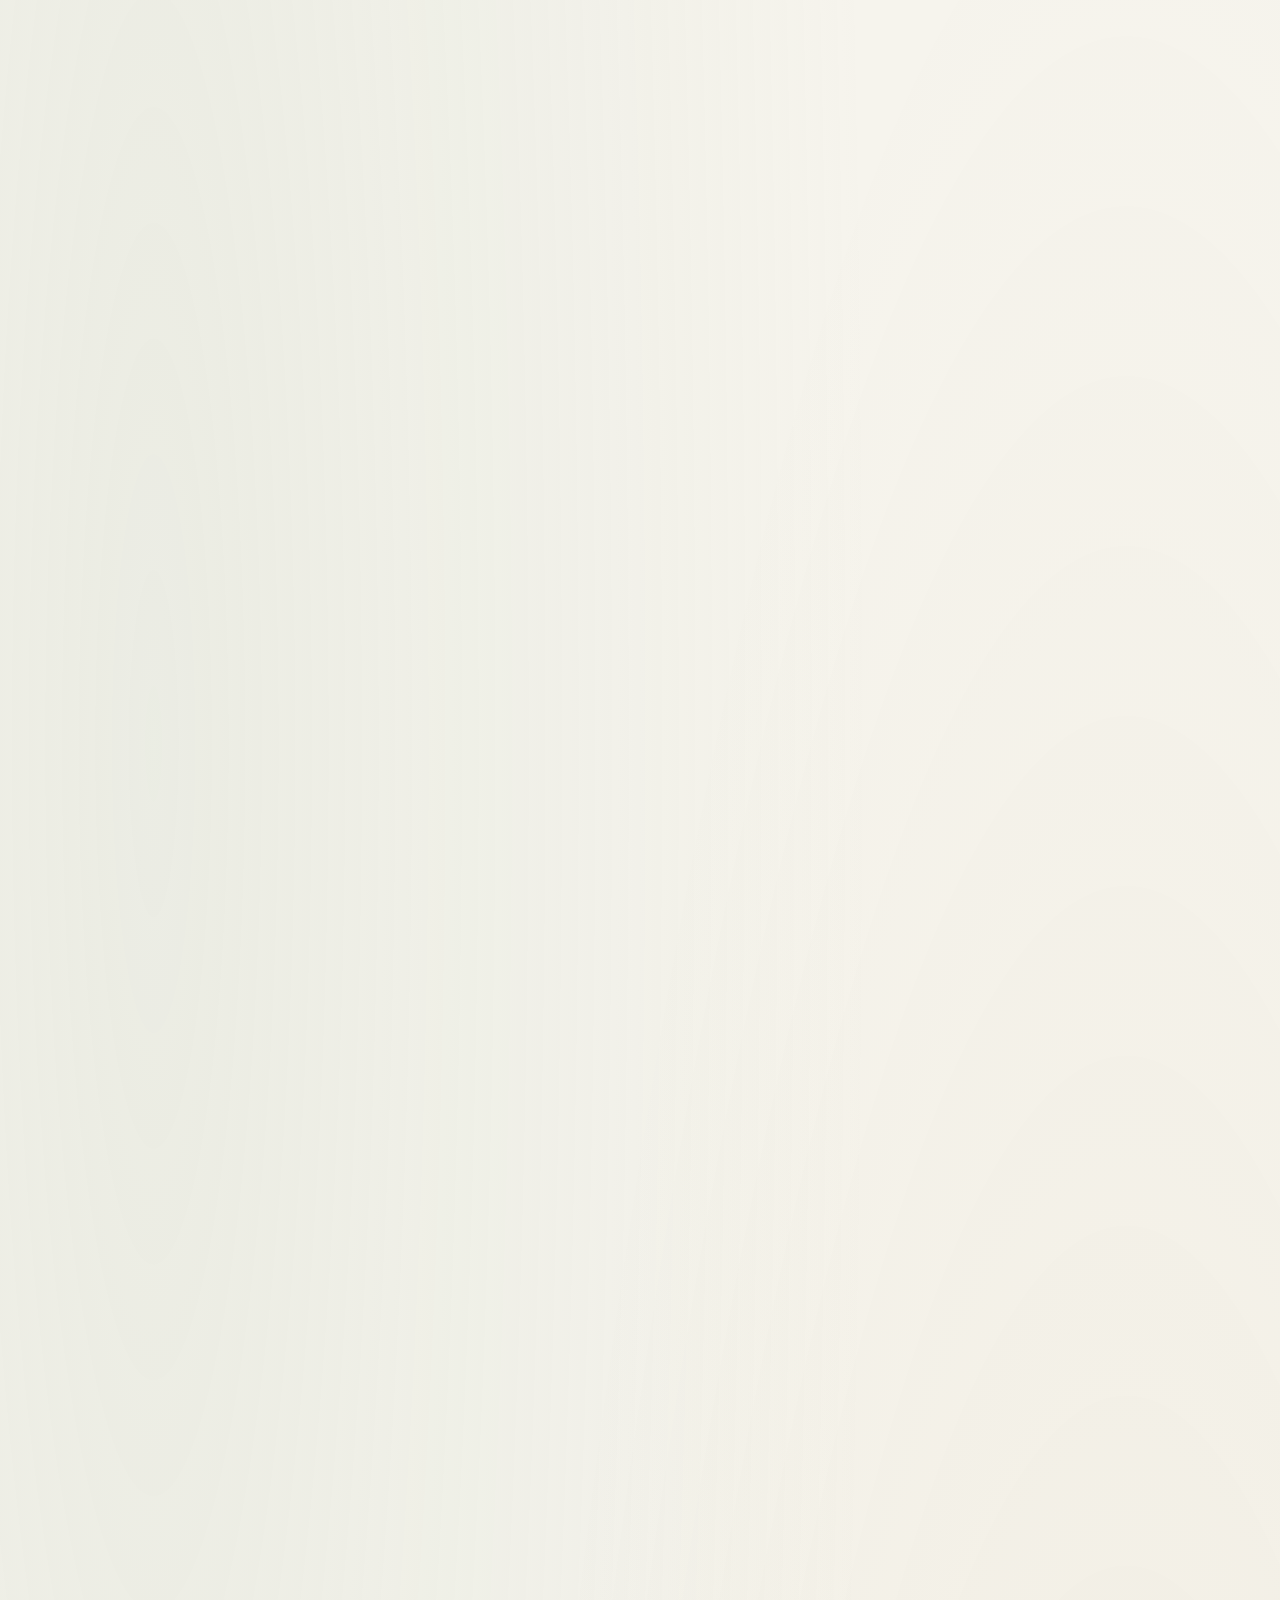
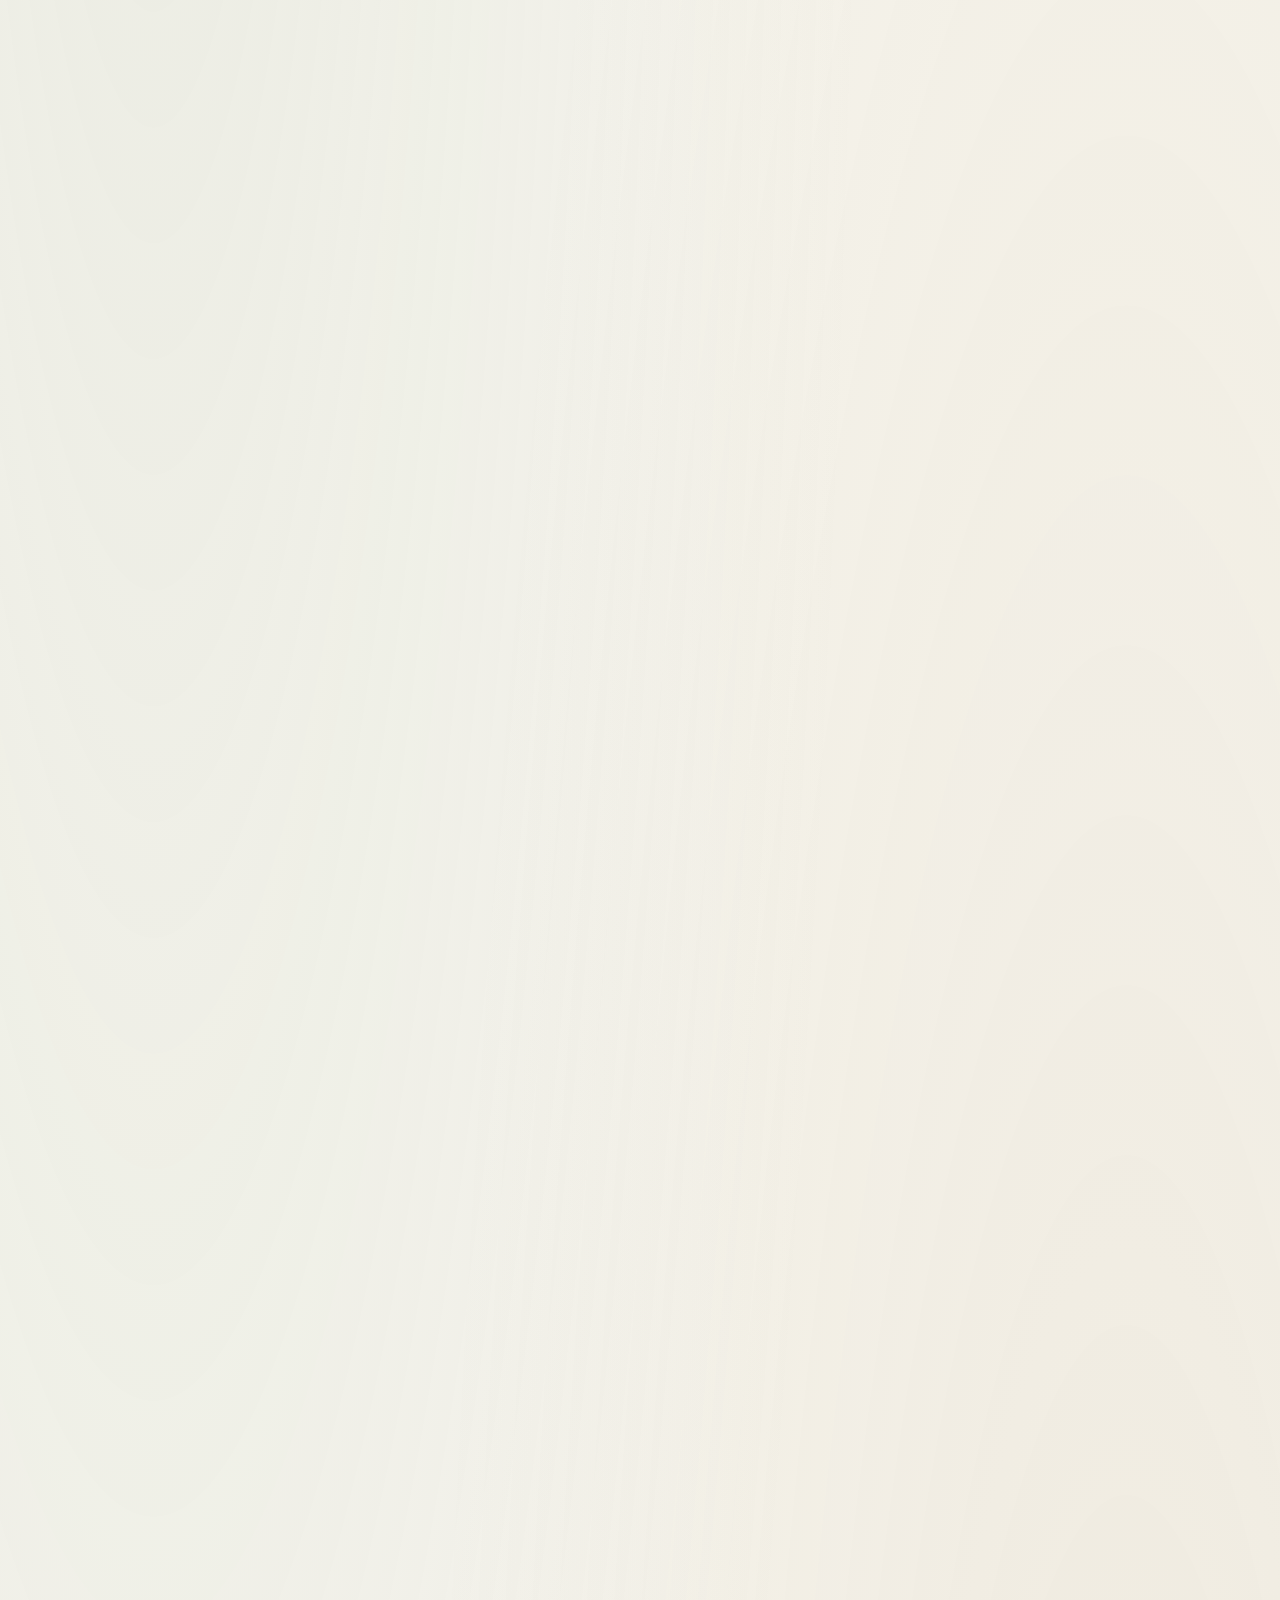
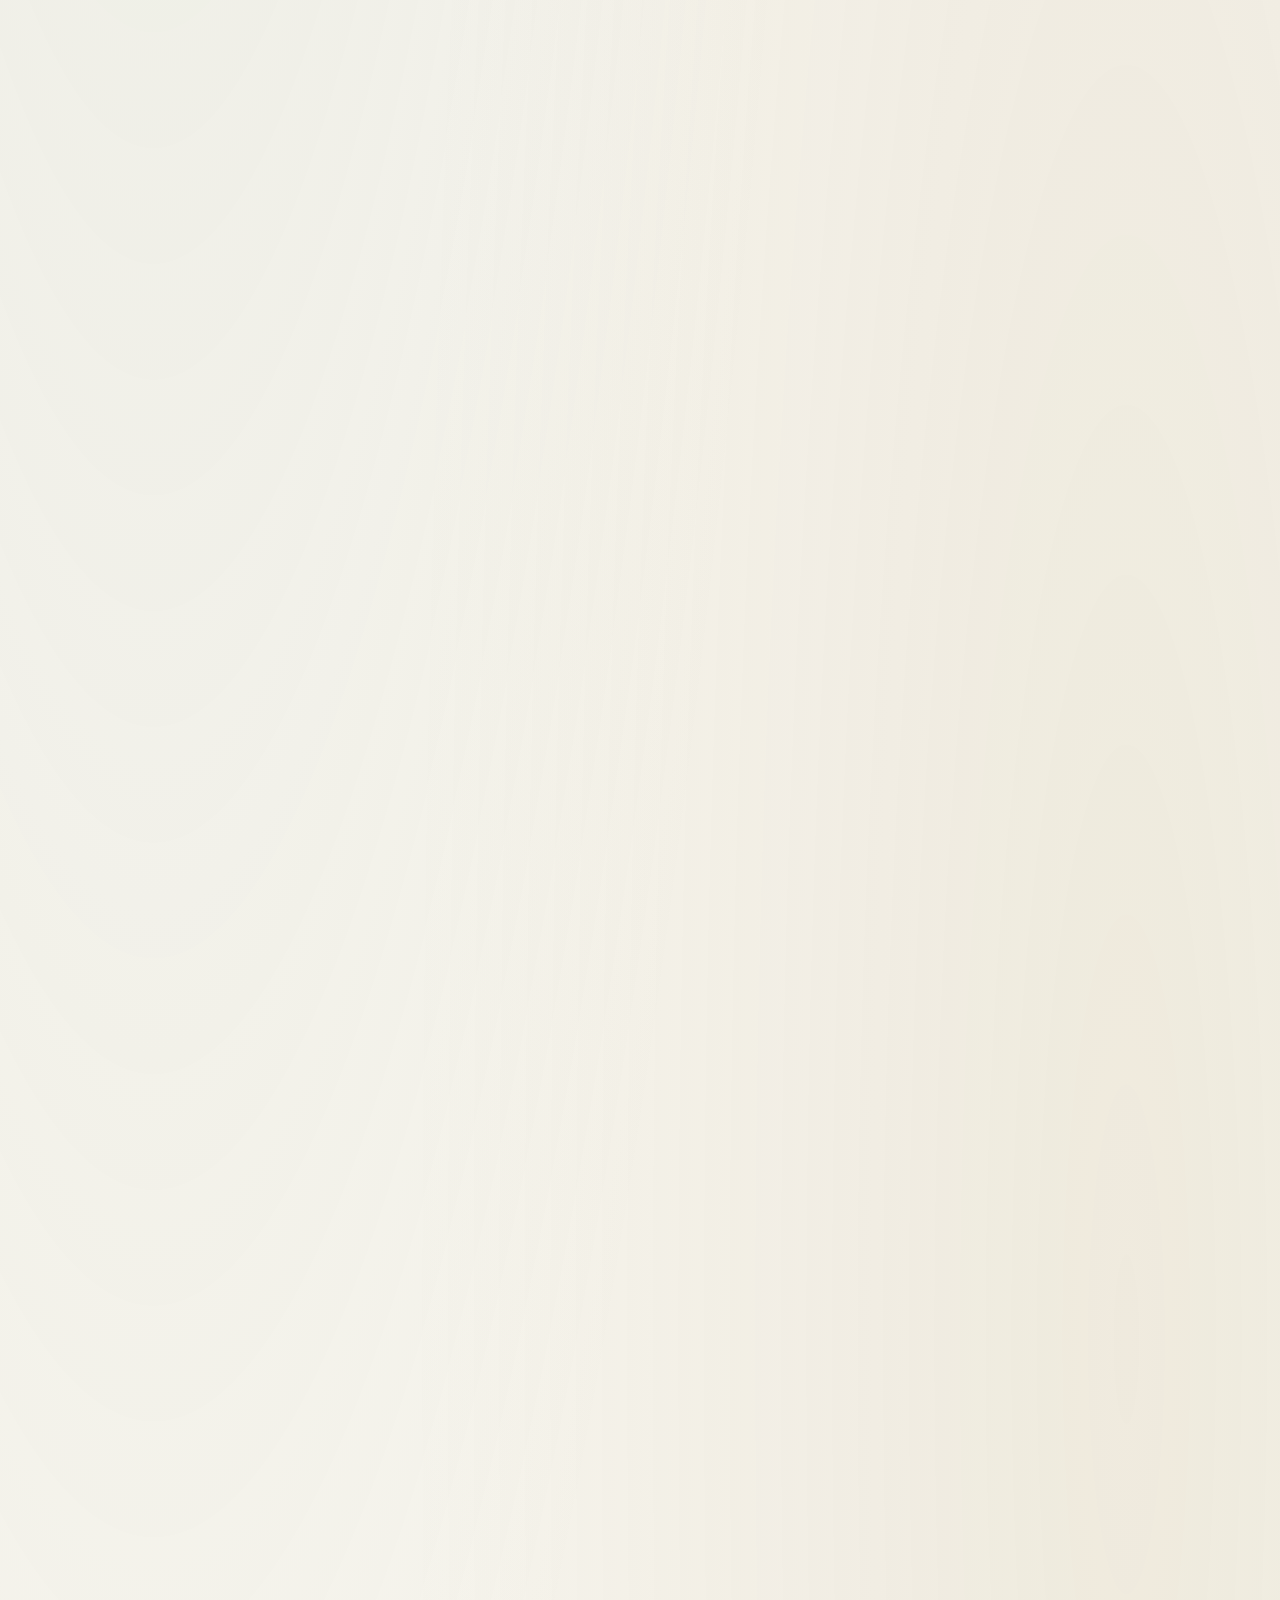
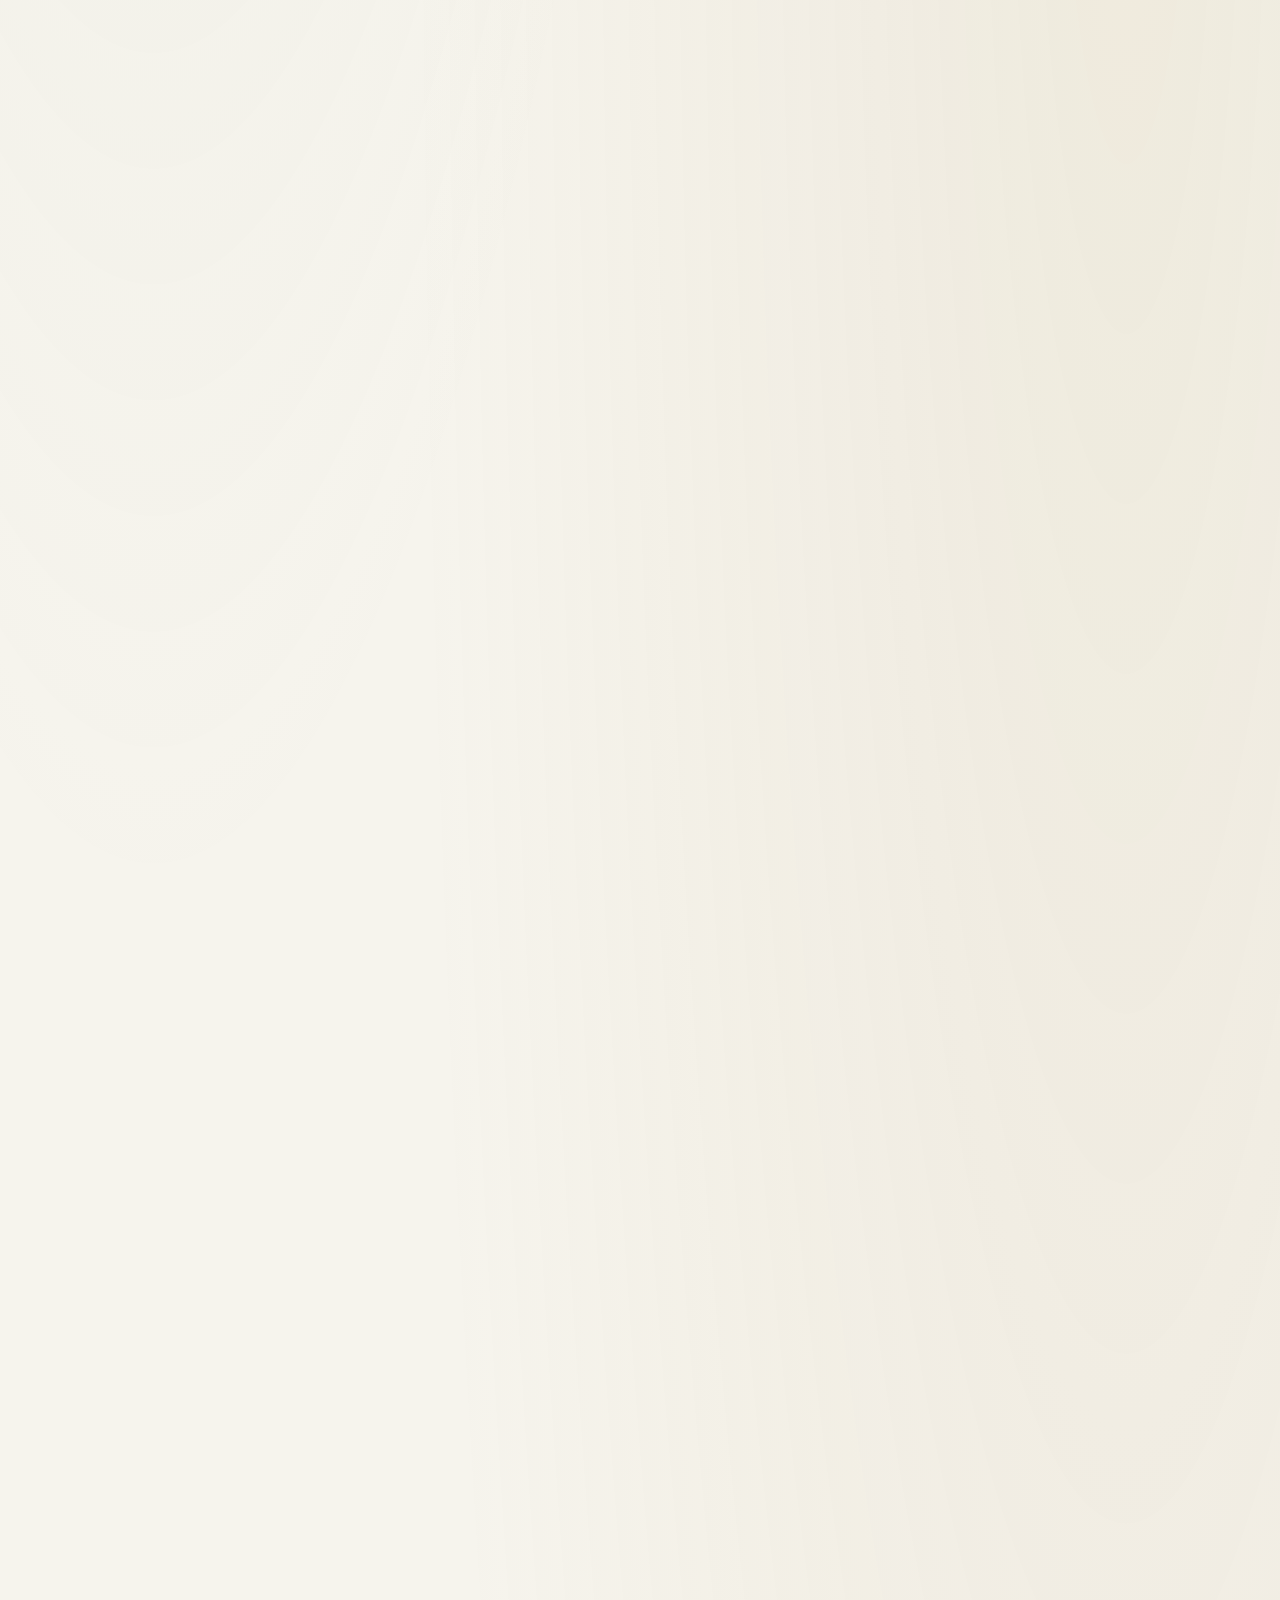
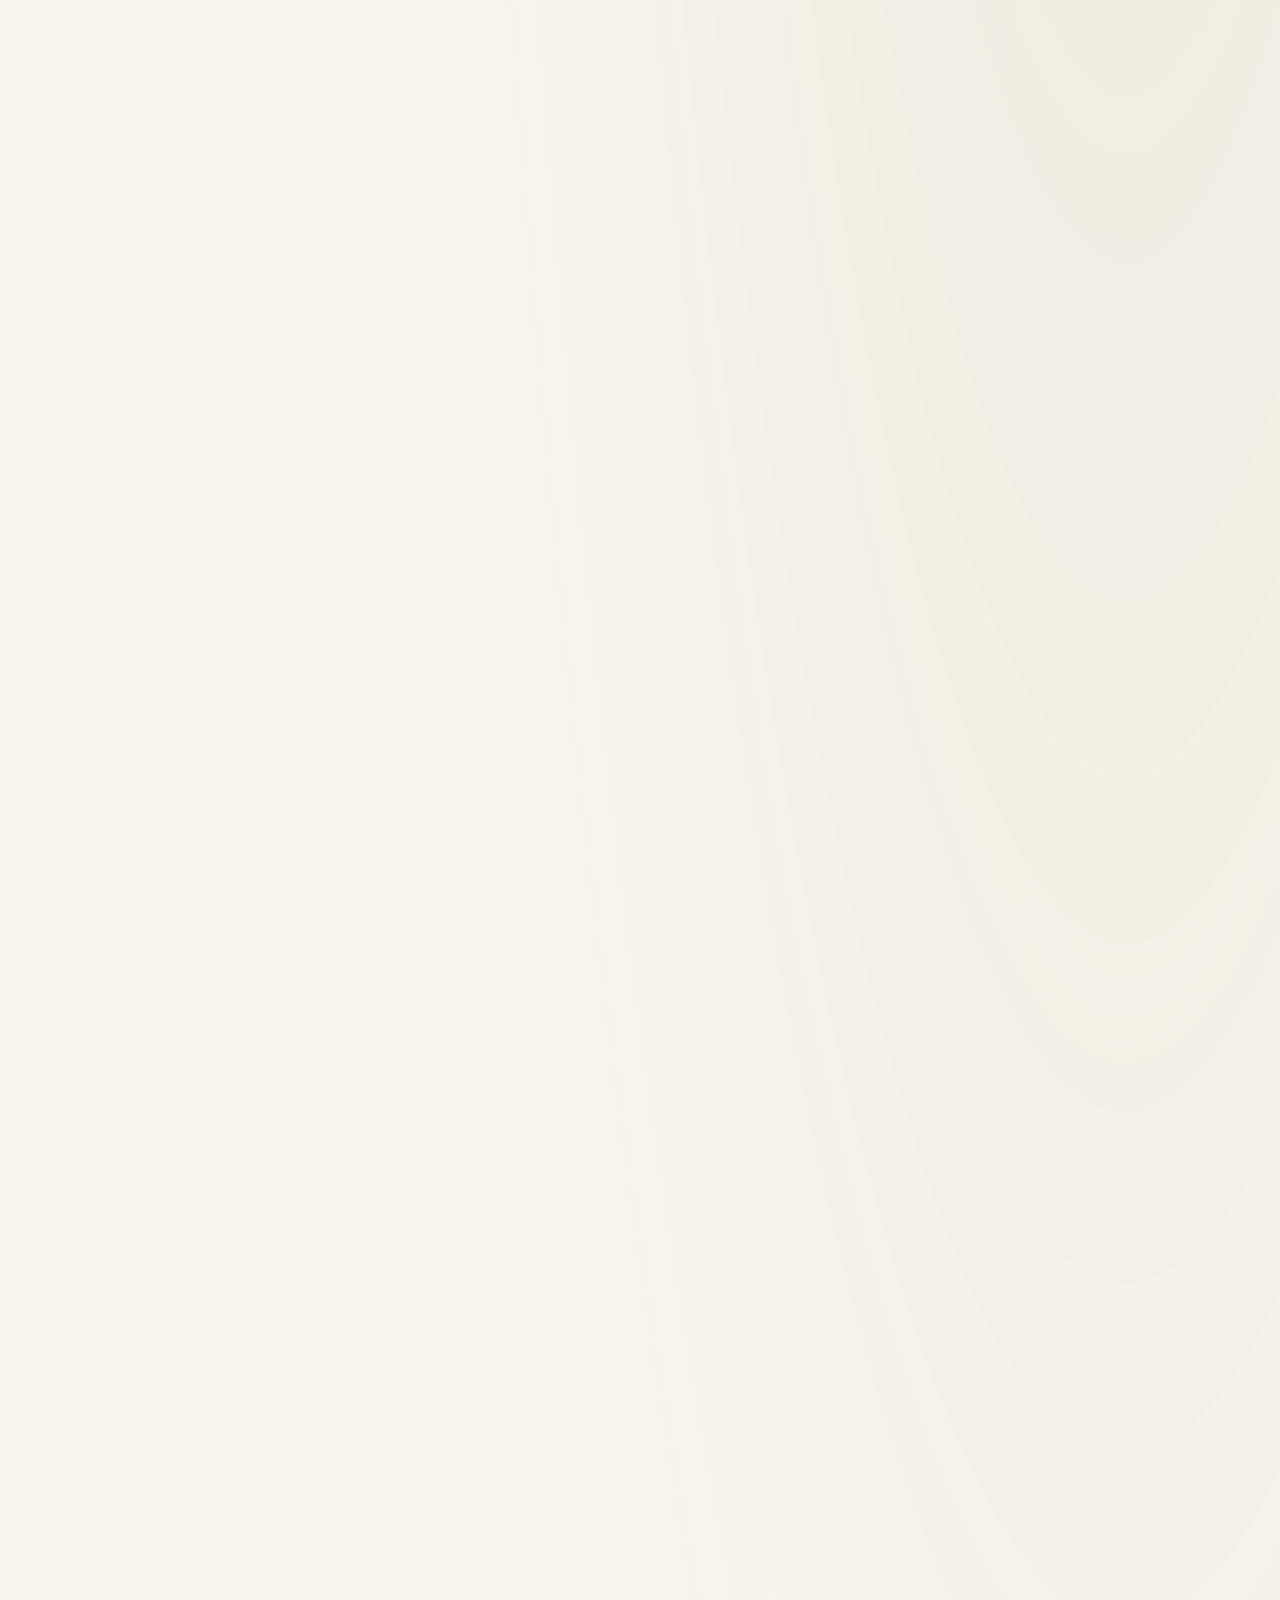
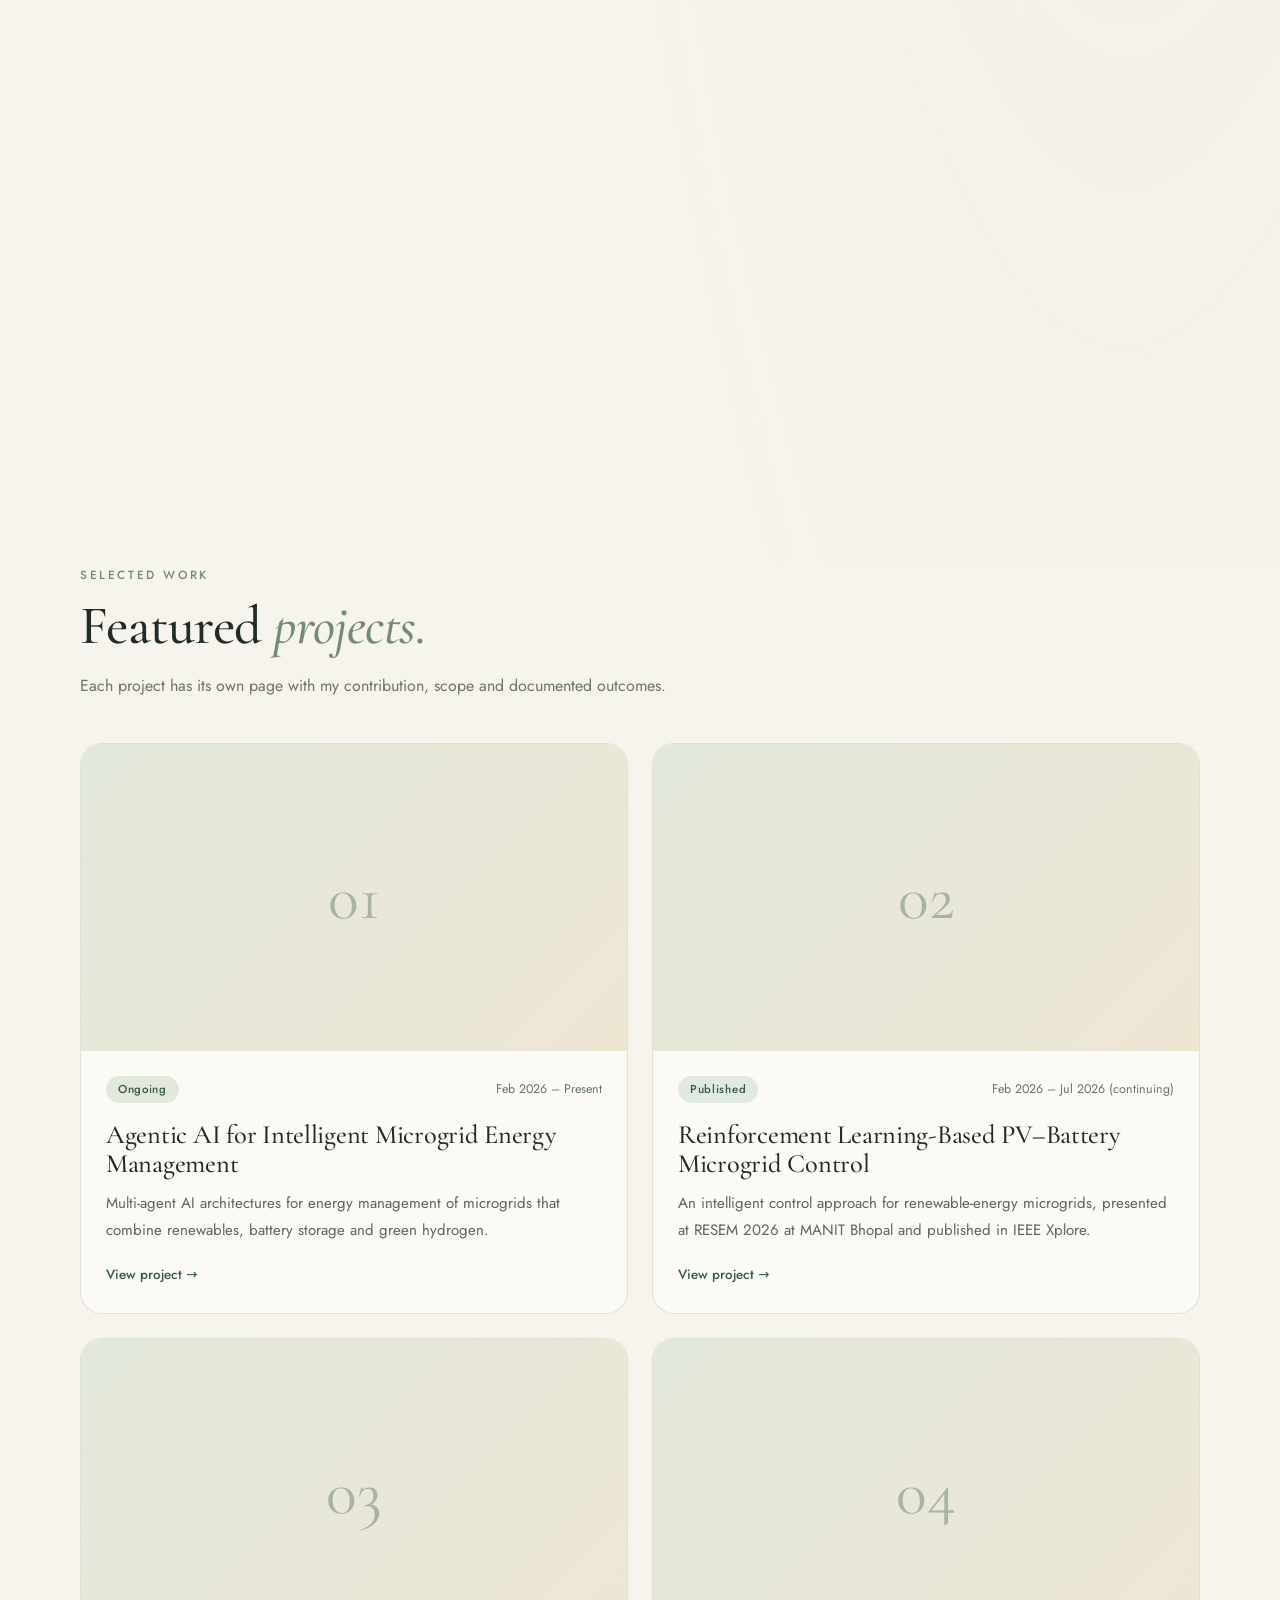
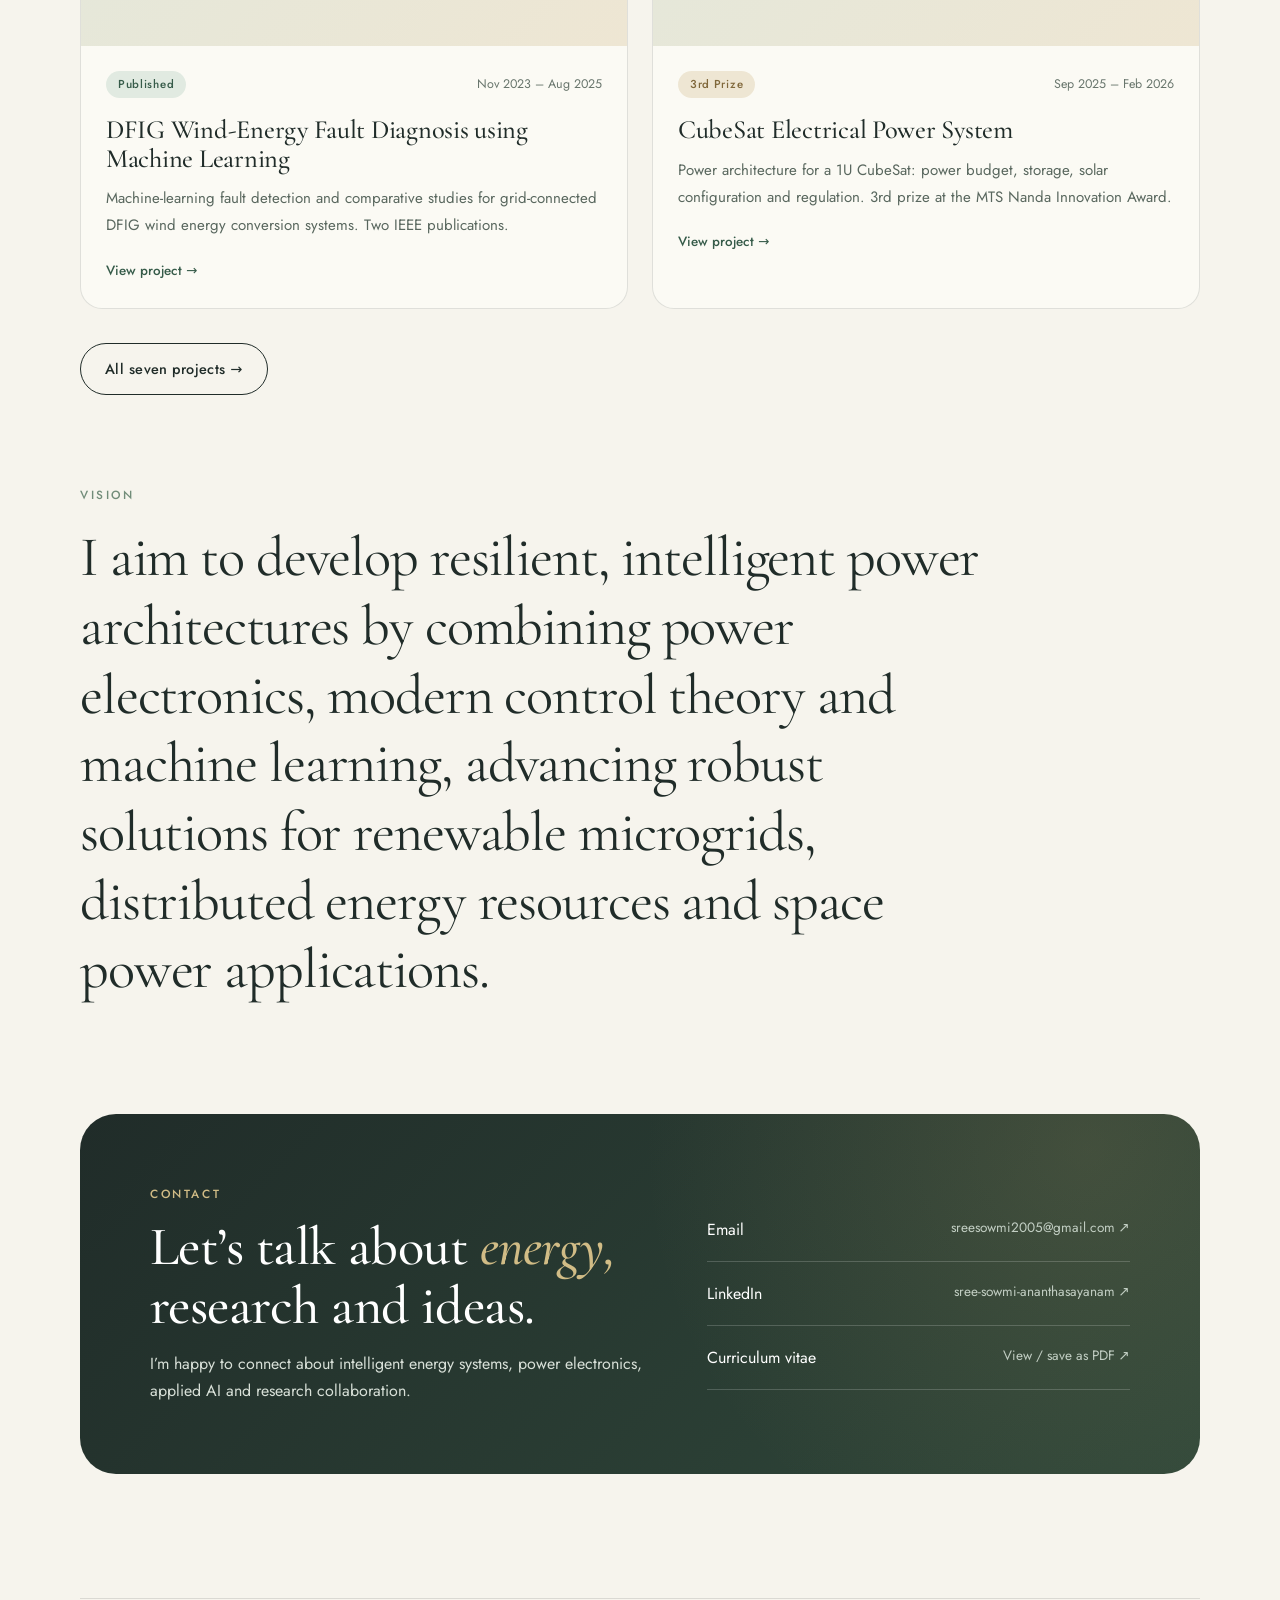
==== commit bdfef9f5: "Update print statement from 'Hello' to 'Goodbye'" ====
--- a/index.html
+++ b/index.html
@@ -1,3 +1,4 @@
+
 <!DOCTYPE html>
 <html lang="en">
 <head>
@@ -8,72 +9,144 @@
 <meta property="og:title" content="Sree Sowmi Ananthasayanam | Electrical Engineering · Intelligent Energy Systems · Applied AI">
 <meta property="og:description" content="Sree Sowmi Ananthasayanam — EEE undergraduate at SRMIST researching intelligent energy systems, power electronics, renewable microgrids and applied AI.">
 <meta property="og:type" content="website">
-<meta name="theme-color" content="#fbf6f2">
-<link rel="icon" href="data:image/svg+xml,%3Csvg xmlns='http://www.w3.org/2000/svg' viewBox='0 0 64 64'%3E%3Crect width='64' height='64' rx='32' fill='%23f3dfe2'/%3E%3Ctext x='32' y='43' font-family='Georgia,serif' font-style='italic' font-size='30' text-anchor='middle' fill='%238f3f5c'%3ESS%3C/text%3E%3C/svg%3E">
-<link rel="preconnect" href="https://fonts.googleapis.com"><link rel="preconnect" href="https://fonts.gstatic.com" crossorigin>
+<meta name="theme-color" content="#f6f4ed">
+<link rel="icon" href="data:image/svg+xml,%3Csvg xmlns='http://www.w3.org/2000/svg' viewBox='0 0 64 64'%3E%3Crect width='64' height='64' rx='32' fill='%23e2e8dc'/%3E%3Ctext x='32' y='43' font-family='Georgia,serif' font-style='italic' font-size='30' text-anchor='middle' fill='%23365b49'%3ESS%3C/text%3E%3C/svg%3E">
+<link rel="preconnect" href="https://fonts.googleapis.com">
+<link rel="preconnect" href="https://fonts.gstatic.com" crossorigin>
 <link rel="stylesheet" href="https://fonts.googleapis.com/css2?family=Cormorant+Garamond:ital,wght@0,400;0,500;0,600;1,400;1,500&family=Jost:wght@300;400;500;600&display=swap">
 <link rel="stylesheet" href="assets/style.css">
-<script>document.documentElement.classList.add('js');setTimeout(function(){document.documentElement.classList.add('ready')},2000);</script>
+<script>
+document.documentElement.classList.add('js');
+setTimeout(function(){
+  document.documentElement.classList.add('ready');
+}, 2000);
+</script>
 </head>
+
 <body>
 <a class="skip" href="#main">Skip to content</a>
 <div class="curtain" aria-hidden="true"><span>S.S</span></div>
 <div class="progress" aria-hidden="true"></div>
 <div class="blobs" aria-hidden="true"><i></i><i></i></div>
 <div class="glow" aria-hidden="true"></div>
+
 <header class="site-header">
   <div class="wrap nav">
     <a class="brand" href="index.html" aria-label="Home">Sowmi<b>.</b></a>
     <button class="menu-btn" aria-expanded="false" aria-controls="menu">Menu</button>
-    <nav class="menu" id="menu" aria-label="Main"><a href="index.html" aria-current="page">Home</a><a href="projects.html">Projects</a><a href="research.html">Research</a><a href="experience.html">Experience</a><a href="recognition.html">Recognition</a></nav>
+    <nav class="menu" id="menu" aria-label="Main">
+      <a href="index.html" aria-current="page">Home</a>
+      <a href="projects.html">Projects</a>
+      <a href="research.html">Research</a>
+      <a href="experience.html">Experience</a>
+      <a href="recognition.html">Recognition</a>
+    </nav>
   </div>
 </header>
+
 <main id="main">
 
+<!-- HERO -->
 <div class="wrap hero">
- <div>
-  <div class="eyebrow reveal">Electrical Engineering · Intelligent Energy Systems · Applied AI</div>
-  <h1 data-split>Designing resilient, <em>intelligent</em> power systems.</h1>
-  <p class="lead reveal" style="--d:.9s">I’m Sree Sowmi Ananthasayanam, a research-oriented Electrical and Electronics Engineering undergraduate at SRM Institute of Science and Technology, Kattankulathur. I bridge fundamental electrical engineering with emerging computing and control methods through hands-on research, interdisciplinary projects and technical publications.</p>
-  <div class="chips reveal" style="--d:1.05s"><span class="chip">Intelligent energy systems</span><span class="chip">Renewable energy integration</span><span class="chip">Power electronics</span><span class="chip">Artificial intelligence</span><span class="chip">Sustainable technologies</span></div>
-  <div class="actions reveal" style="--d:1.2s">
-   <a class="btn primary magnetic" href="projects.html">Selected work →</a>
-   <a class="btn magnetic" href="cv.html">View CV</a>
-   <a class="btn magnetic" href="https://www.linkedin.com/in/sree-sowmi-ananthasayanam" target="_blank" rel="noopener noreferrer">LinkedIn ↗</a>
-  </div>
- </div>
- <div class="portrait-wrap reveal" style="--d:.5s">
-  <div data-parallax="-0.04">
-   <div class="portrait"><img src="images/profile.jpg" width="720" height="900" alt="Portrait of Sree Sowmi Ananthasayanam" onerror="this.style.display='none';this.nextElementSibling.style.display='grid'"><div class="fallback" aria-hidden="true">S.S</div></div>
-   <div class="badge"><b>B.Tech EEE</b>SRMIST · 2023 – 2027</div>
-  </div>
- </div>
+  <div>
+    <div class="eyebrow reveal">Electrical Engineering · Intelligent Energy Systems · Applied AI</div>
+    <h1 data-split>Designing resilient, <em>intelligent</em> power systems.</h1>
+
+    <p class="lead reveal" style="--d:.9s">
+      I’m Sree Sowmi Ananthasayanam, a research-oriented Electrical and Electronics Engineering undergraduate at SRM Institute of Science and Technology, Kattankulathur. I bridge fundamental electrical engineering with emerging computing and control methods through hands-on research, interdisciplinary projects and technical publications.
+    </p>
+
+    <div class="chips reveal" style="--d:1.05s">
+      <span class="chip">Intelligent energy systems</span>
+      <span class="chip">Renewable energy integration</span>
+      <span class="chip">Power electronics</span>
+      <span class="chip">Artificial intelligence</span>
+      <span class="chip">Sustainable technologies</span>
+    </div>
+
+    <div class="actions reveal" style="--d:1.2s">
+      <a class="btn primary magnetic" href="projects.html">Selected work →</a>
+      <a class="btn magnetic" href="cv.html">View CV</a>
+      <a class="btn magnetic" href="https://www.linkedin.com/in/sree-sowmi-ananthasayanam" target="_blank" rel="noopener noreferrer">LinkedIn ↗</a>
+    </div>
+  </div>
+
+  <div class="portrait-wrap reveal" style="--d:.5s">
+    <div data-parallax="-0.04">
+      <div class="portrait">
+        <img src="images/profile.jpg" width="720" height="900" alt="Portrait of Sree Sowmi Ananthasayanam" onerror="this.style.display='none';this.nextElementSibling.style.display='grid'">
+        <div class="fallback" aria-hidden="true">S.S</div>
+      </div>
+      <div class="badge"><b>B.Tech EEE</b>SRMIST · 2023 – 2027</div>
+    </div>
+  </div>
 </div>
 
-<div class="marquee" aria-hidden="true"><div>Power Electronics<span>✦</span>Microgrids<span>✦</span>Reinforcement Learning<span>✦</span>Wind Energy<span>✦</span>CubeSat Power Systems<span>✦</span>Fault Diagnosis<span>✦</span>Renewable Integration<span>✦</span>Applied AI<span>✦</span>Power Electronics<span>✦</span>Microgrids<span>✦</span>Reinforcement Learning<span>✦</span>Wind Energy<span>✦</span>CubeSat Power Systems<span>✦</span>Fault Diagnosis<span>✦</span>Renewable Integration<span>✦</span>Applied AI<span>✦</span></div></div>
-
-<section id="about"><div class="wrap">
- <div class="split">
-  <div class="sec-head reveal" style="margin:0"><div class="eyebrow">About</div><h2>From first principles to <em>intelligent control.</em></h2></div>
-  <div class="reveal" style="--d:.15s"><p class="lead" style="max-width:none">My primary technical interests centre on intelligent energy systems, renewable energy integration, power electronics, artificial intelligence and sustainable technologies. Since my first year I have focused on connecting core electrical engineering with computing and control methodologies, and on documenting that work in publications.</p>
-  <p class="muted" style="margin-top:16px">Currently an undergraduate researcher at CIMES, SRMIST, working on multi-agent AI for microgrid energy management, and part of the InSPIRE India–Japan programme at Shizuoka University[cite: 4].</p></div>
- </div>
-</div></section>
-
-<section style="padding-top:0"><div class="wrap"><div class="stats reveal-group">
- <div class="stat reveal"><b data-count="3">3</b><span>Publications on IEEE Xplore</span></div>
- <div class="stat reveal"><b data-count="4">4</b><span>Research presentations: Nexus-2024, ICSPCRE 2024, IConSCEPT 2025, RESEM 2026</span></div>
- <div class="stat reveal"><b data-count="3">3</b><span>Honours and awards</span></div>
- <div class="stat reveal"><b data-count="7">7</b><span>Featured projects</span></div>
-</div></div></section>
-
-<!-- Pinned Slideshow Timeline -->
+<!-- MARQUEE -->
+<div class="marquee" aria-hidden="true">
+  <div>
+    Power Electronics<span>✦</span>Microgrids<span>✦</span>Reinforcement Learning<span>✦</span>Wind Energy<span>✦</span>CubeSat Power Systems<span>✦</span>Fault Diagnosis<span>✦</span>Renewable Integration<span>✦</span>Applied AI<span>✦</span>
+    Power Electronics<span>✦</span>Microgrids<span>✦</span>Reinforcement Learning<span>✦</span>Wind Energy<span>✦</span>CubeSat Power Systems<span>✦</span>Fault Diagnosis<span>✦</span>Renewable Integration<span>✦</span>Applied AI<span>✦</span>
+  </div>
+</div>
+
+<!-- ABOUT -->
+<section id="about">
+  <div class="wrap">
+    <div class="split">
+      <div class="sec-head reveal" style="margin:0">
+        <div class="eyebrow">About</div>
+        <h2>From first principles to <em>intelligent control.</em></h2>
+      </div>
+
+      <div class="reveal" style="--d:.15s">
+        <p class="lead" style="max-width:none">
+          My primary technical interests centre on intelligent energy systems, renewable energy integration, power electronics, artificial intelligence and sustainable technologies. Since my first year I have focused on connecting core electrical engineering with computing and control methodologies, and on documenting that work in publications.
+        </p>
+        <p class="muted" style="margin-top:16px">
+          Currently an undergraduate researcher at CIMES, SRMIST, working on multi-agent AI for microgrid energy management, and part of the InSPIRE India–Japan programme at Shizuoka University.
+        </p>
+      </div>
+    </div>
+  </div>
+</section>
+
+<!-- STATISTICS -->
+<section style="padding-top:0">
+  <div class="wrap">
+    <div class="stats reveal-group">
+      <div class="stat reveal">
+        <b data-count="3">3</b>
+        <span>Publications on IEEE Xplore</span>
+      </div>
+      <div class="stat reveal">
+        <b data-count="4">4</b>
+        <span>Research presentations: Nexus-2024, ICSPCRE 2024, IConSCEPT 2025, RESEM 2026</span>
+      </div>
+      <div class="stat reveal">
+        <b data-count="3">3</b>
+        <span>Honours and awards</span>
+      </div>
+      <div class="stat reveal">
+        <b data-count="7">7</b>
+        <span>Featured projects</span>
+      </div>
+    </div>
+  </div>
+</section>
+
+<!-- ======================================================
+     MILESTONES TIMELINE
+     All 20 milestones, newest to oldest.
+     ====================================================== -->
+
 <section class="cinema-section" id="timelineScroll">
   <div class="wrap cinema-wrap">
+
     <div class="cinema-header">
       <div class="eyebrow">Milestones</div>
       <h2>Small steps, solid work, and a few <em>big moments along the way.</em></h2>
-      
+
       <div class="mini-scrubber-bar">
         <div class="scrubber-track">
           <div class="scrubber-fill" id="scrubberFill"></div>
@@ -84,13 +157,16 @@
 
     <div class="cinema-viewport">
 
-      <!-- 01. Oct 2026 -->
-      <div class="c-slide theme-pub is-active">
+      <!-- 01. October 2026 -->
+      <article class="c-slide theme-pub is-active">
         <div class="c-visual-anchor">
           <div class="c-glow"></div>
           <div class="c-card-rect">
             <img src="images/timeline-01-rl-microgrid.png" alt="RL PV-Battery Microgrid Paper" onerror="this.style.display='none';this.nextElementSibling.style.display='flex'">
-            <div class="c-fallback" style="display:none;"><span class="c-fallback-num">01</span><span class="c-fallback-tag">Publication</span></div>
+            <div class="c-fallback" style="display:none">
+              <span class="c-fallback-num">01</span>
+              <span class="c-fallback-tag">Publication</span>
+            </div>
           </div>
         </div>
         <div class="c-narrative">
@@ -98,91 +174,94 @@
           <h3 class="c-title">3rd Research Paper · RL-Based PV–Battery Microgrid Control</h3>
           <p class="c-desc">Published in IEEE Xplore, exploring reinforcement learning-based voltage and frequency stability control in PV–battery microgrids with EV charging and vehicle-to-grid (V2G) integration.</p>
         </div>
-      </div>
-
-      <!-- 02. Oct 2026 -->
-      <div class="c-slide theme-global">
-        <div class="c-visual-anchor">
-          <div class="c-glow"></div>
-          <div class="c-card-rect" onclick="openLinkedInModal(2)">
+      </article>
+
+      <!-- 02. October 2026 -->
+      <article class="c-slide theme-global">
+        <div class="c-visual-anchor">
+          <div class="c-glow"></div>
+          <a class="c-card-rect" href="https://www.linkedin.com/feed/update/urn:li:activity:7482626177501818880/" target="_blank" rel="noopener noreferrer" aria-label="Open InSPIRE-SI milestone on LinkedIn">
             <img src="images/timeline-02-inspire-japan.png" alt="InSPIRE-SI Shizuoka University" onerror="this.style.display='none';this.nextElementSibling.style.display='flex'">
-            <div class="c-fallback" style="display:none;"><span class="c-fallback-num">02</span><span class="c-fallback-tag">Global Exchange</span></div>
-          </div>
+            <div class="c-fallback" style="display:none">
+              <span class="c-fallback-num">02</span>
+              <span class="c-fallback-tag">Global Exchange</span>
+            </div>
+          </a>
         </div>
         <div class="c-narrative">
           <div class="c-meta"><span class="c-tag">Global Exchange</span> · <span class="c-date">October 2026</span></div>
           <h3 class="c-title">Selected for InSPIRE-SI · Shizuoka University, Japan</h3>
-          <p class="c-desc">Selected for an India–Japan collaborative program focused on renewable energy, decarbonization, and social innovation[cite: 4].</p>
-          <div class="c-actions">
-            <button class="btn-post" onclick="openLinkedInModal(2)">View LinkedIn Post ↗</button>
-          </div>
-        </div>
-      </div>
-
-      <!-- 03. Sep 2026 -->
-      <div class="c-slide theme-career">
-        <div class="c-visual-anchor">
-          <div class="c-glow"></div>
-          <div class="c-card-rect" onclick="openLinkedInModal(3)">
+          <p class="c-desc">Selected for an India–Japan collaborative programme focused on renewable energy, decarbonisation and social innovation.</p>
+        </div>
+      </article>
+
+      <!-- 03. September 2026 -->
+      <article class="c-slide theme-career">
+        <div class="c-visual-anchor">
+          <div class="c-glow"></div>
+          <a class="c-card-rect" href="https://lnkd.in/p/gdTrTcXC" target="_blank" rel="noopener noreferrer" aria-label="Open Hero MotoCorp milestone on LinkedIn">
             <img src="images/timeline-03-hero-motocorp.jpeg" alt="Hero MotoCorp" onerror="this.style.display='none';this.nextElementSibling.style.display='flex'">
-            <div class="c-fallback" style="display:none;"><span class="c-fallback-num">03</span><span class="c-fallback-tag">Career</span></div>
-          </div>
+            <div class="c-fallback" style="display:none">
+              <span class="c-fallback-num">03</span>
+              <span class="c-fallback-tag">Career</span>
+            </div>
+          </a>
         </div>
         <div class="c-narrative">
           <div class="c-meta"><span class="c-tag">Career</span> · <span class="c-date">September 2026</span></div>
           <h3 class="c-title">Graduate Engineer Trainee, R&amp;D · Hero MotoCorp</h3>
           <p class="c-desc">Secured a GET role in R&amp;D with a ₹9 LPA CTC and a ₹2.5 lakh joining bonus, bringing the total package to ₹11.5 lakh.</p>
-          <div class="c-actions">
-            <button class="btn-post" onclick="openLinkedInModal(3)">View LinkedIn Post ↗</button>
-          </div>
-        </div>
-      </div>
-
-      <!-- 04. Sep 2026 -->
-      <div class="c-slide theme-lead">
-        <div class="c-visual-anchor">
-          <div class="c-glow"></div>
-          <div class="c-card-rect" onclick="openLinkedInModal(4)">
+        </div>
+      </article>
+
+      <!-- 04. September 2026 -->
+      <article class="c-slide theme-lead">
+        <div class="c-visual-anchor">
+          <div class="c-glow"></div>
+          <a class="c-card-rect" href="https://www.linkedin.com/feed/update/urn:li:activity:7502249299536248832/" target="_blank" rel="noopener noreferrer" aria-label="Open Smart India Hackathon milestone on LinkedIn">
             <img src="images/timeline-04-sih-hackathon.jpeg" alt="Smart India Hackathon 2026" onerror="this.style.display='none';this.nextElementSibling.style.display='flex'">
-            <div class="c-fallback" style="display:none;"><span class="c-fallback-num">04</span><span class="c-fallback-tag">Hackathon</span></div>
-          </div>
+            <div class="c-fallback" style="display:none">
+              <span class="c-fallback-num">04</span>
+              <span class="c-fallback-tag">Hackathon</span>
+            </div>
+          </a>
         </div>
         <div class="c-narrative">
           <div class="c-meta"><span class="c-tag">Hackathon</span> · <span class="c-date">September 2026</span></div>
           <h3 class="c-title">Smart India Hackathon 2026 · Internal Shortlist</h3>
           <p class="c-desc">Shortlisted internally with the CIMES SRMIST team to develop and pitch innovative engineering solutions.</p>
-          <div class="c-actions">
-            <button class="btn-post" onclick="openLinkedInModal(4)">View LinkedIn Post ↗</button>
-          </div>
-        </div>
-      </div>
-
-      <!-- 05. Aug 2026 -->
-      <div class="c-slide theme-lead">
-        <div class="c-visual-anchor">
-          <div class="c-glow"></div>
-          <div class="c-card-rect" onclick="openLinkedInModal(5)">
+        </div>
+      </article>
+
+      <!-- 05. August 2026 -->
+      <article class="c-slide theme-lead">
+        <div class="c-visual-anchor">
+          <div class="c-glow"></div>
+          <a class="c-card-rect" href="https://www.linkedin.com/feed/update/urn:li:activity:7512204289730154496/" target="_blank" rel="noopener noreferrer" aria-label="Open SRM MTS leadership milestone on LinkedIn">
             <img src="images/timeline-05-mts-pr-head.jpeg" alt="SRM MTS PR and Media Head" onerror="this.style.display='none';this.nextElementSibling.style.display='flex'">
-            <div class="c-fallback" style="display:none;"><span class="c-fallback-num">05</span><span class="c-fallback-tag">Leadership</span></div>
-          </div>
+            <div class="c-fallback" style="display:none">
+              <span class="c-fallback-num">05</span>
+              <span class="c-fallback-tag">Leadership</span>
+            </div>
+          </a>
         </div>
         <div class="c-narrative">
           <div class="c-meta"><span class="c-tag">Leadership</span> · <span class="c-date">August 2026</span></div>
           <h3 class="c-title">PR &amp; Media Head · SRM Marine Technology Society</h3>
-          <p class="c-desc">Took on responsibility for media, branding, and technical outreach for the SRM-MTS Student Chapter.</p>
-          <div class="c-actions">
-            <button class="btn-post" onclick="openLinkedInModal(5)">View LinkedIn Post ↗</button>
-          </div>
-        </div>
-      </div>
-
-      <!-- 06. Jul 2026 -->
-      <div class="c-slide theme-research">
+          <p class="c-desc">Took on responsibility for media, branding and technical outreach for the SRM-MTS Student Chapter.</p>
+        </div>
+      </article>
+
+      <!-- 06. July 2026 -->
+      <article class="c-slide theme-research">
         <div class="c-visual-anchor">
           <div class="c-glow"></div>
           <div class="c-card-rect">
             <img src="images/timeline-06-resem-bhopal.jpeg" alt="IEEE RESEM 2026" onerror="this.style.display='none';this.nextElementSibling.style.display='flex'">
-            <div class="c-fallback" style="display:none;"><span class="c-fallback-num">06</span><span class="c-fallback-tag">Conference</span></div>
+            <div class="c-fallback" style="display:none">
+              <span class="c-fallback-num">06</span>
+              <span class="c-fallback-tag">Conference</span>
+            </div>
           </div>
         </div>
         <div class="c-narrative">
@@ -190,221 +269,242 @@
           <h3 class="c-title">IEEE RESEM 2026 · MANIT Bhopal</h3>
           <p class="c-desc">Presented research on reinforcement learning-based control for PV–battery microgrids.</p>
         </div>
-      </div>
-
-      <!-- 07. Mar 2026 -->
-      <div class="c-slide theme-award">
-        <div class="c-visual-anchor">
-          <div class="c-glow"></div>
-          <div class="c-card-rect" onclick="openLinkedInModal(7)">
+      </article>
+
+      <!-- 07. March 2026 -->
+      <article class="c-slide theme-award">
+        <div class="c-visual-anchor">
+          <div class="c-glow"></div>
+          <a class="c-card-rect" href="https://lnkd.in/p/g84c3G5S" target="_blank" rel="noopener noreferrer" aria-label="Open MTS Nanda Innovation Award milestone on LinkedIn">
             <img src="images/timeline-07-mts-nanda-award.jpeg" alt="5th MTS Nanda Innovation Award" onerror="this.style.display='none';this.nextElementSibling.style.display='flex'">
-            <div class="c-fallback" style="display:none;"><span class="c-fallback-num">07</span><span class="c-fallback-tag">Award</span></div>
-          </div>
+            <div class="c-fallback" style="display:none">
+              <span class="c-fallback-num">07</span>
+              <span class="c-fallback-tag">Award</span>
+            </div>
+          </a>
         </div>
         <div class="c-narrative">
           <div class="c-meta"><span class="c-tag">Award</span> · <span class="c-date">March 2026</span></div>
           <h3 class="c-title">3rd Prize · 5th MTS Nanda Innovation Award</h3>
-          <p class="c-desc">Recognized by the MTS India Section for a CubeSat electrical power subsystem featuring a bidirectional SEPIC converter and smart battery management system.</p>
-          <div class="c-actions">
-            <button class="btn-post" onclick="openLinkedInModal(7)">View LinkedIn Post ↗</button>
-          </div>
-        </div>
-      </div>
-
-      <!-- 08. Mar 2026 -->
-      <div class="c-slide theme-pub">
+          <p class="c-desc">Recognised by the MTS India Section for a CubeSat electrical power subsystem featuring a bidirectional SEPIC converter and smart battery management system.</p>
+        </div>
+      </article>
+
+      <!-- 08. March 2026 -->
+      <article class="c-slide theme-pub">
         <div class="c-visual-anchor">
           <div class="c-glow"></div>
           <div class="c-card-rect">
             <img src="images/timeline-08-dfig-paper.jpeg" alt="DFIG Wind Turbine Fault Detection" onerror="this.style.display='none';this.nextElementSibling.style.display='flex'">
-            <div class="c-fallback" style="display:none;"><span class="c-fallback-num">08</span><span class="c-fallback-tag">Publication</span></div>
+            <div class="c-fallback" style="display:none">
+              <span class="c-fallback-num">08</span>
+              <span class="c-fallback-tag">Publication</span>
+            </div>
           </div>
         </div>
         <div class="c-narrative">
           <div class="c-meta"><span class="c-tag">Publication</span> · <span class="c-date">March 2026</span></div>
           <h3 class="c-title">2nd Research Paper · DFIG Wind Turbine Fault Detection</h3>
-          <p class="c-desc">Published a comparative machine learning study on fault classification in a 9 MW doubly fed induction generator (DFIG) wind energy system in IEEE Xplore[cite: 10].</p>
-        </div>
-      </div>
-
-      <!-- 09. Feb 2026 (No Image Needed) -->
-      <div class="c-slide theme-research">
-        <div class="c-visual-anchor">
-          <div class="c-glow"></div>
-          <div class="c-card-rect">
-            <div class="c-fallback"><span class="c-fallback-num">09</span><span class="c-fallback-tag">Research</span></div>
+          <p class="c-desc">Published a comparative machine learning study on fault classification in a 9 MW doubly fed induction generator (DFIG) wind energy system in IEEE Xplore.</p>
+        </div>
+      </article>
+
+      <!-- 09. February 2026 -->
+      <article class="c-slide theme-research">
+        <div class="c-visual-anchor">
+          <div class="c-glow"></div>
+          <div class="c-card-rect">
+            <div class="c-fallback">
+              <span class="c-fallback-num">09</span>
+              <span class="c-fallback-tag">Research</span>
+            </div>
           </div>
         </div>
         <div class="c-narrative">
           <div class="c-meta"><span class="c-tag">Research</span> · <span class="c-date">February 2026</span></div>
           <h3 class="c-title">Undergraduate Researcher · CIMES, SRMIST</h3>
-          <p class="c-desc">Started exploring agentic AI and multi-agent energy management for renewable microgrids, bringing together power systems and intelligent control[cite: 4, 8].</p>
-        </div>
-      </div>
-
-      <!-- 10. Dec 2025 -->
-      <div class="c-slide theme-research">
-        <div class="c-visual-anchor">
-          <div class="c-glow"></div>
-          <div class="c-card-rect" onclick="openLinkedInModal(10)">
+          <p class="c-desc">Started exploring agentic AI and multi-agent energy management for renewable microgrids, bringing together power systems and intelligent control.</p>
+        </div>
+      </article>
+
+      <!-- 10. December 2025 -->
+      <article class="c-slide theme-research">
+        <div class="c-visual-anchor">
+          <div class="c-glow"></div>
+          <a class="c-card-rect" href="https://lnkd.in/p/grE4Gifa" target="_blank" rel="noopener noreferrer" aria-label="Open CubeSat EPS review milestone on LinkedIn">
             <img src="images/timeline-10-cubesat-review.jpeg" alt="CubeSat EPS Review Bengaluru" onerror="this.style.display='none';this.nextElementSibling.style.display='flex'">
-            <div class="c-fallback" style="display:none;"><span class="c-fallback-num">10</span><span class="c-fallback-tag">Review</span></div>
-          </div>
+            <div class="c-fallback" style="display:none">
+              <span class="c-fallback-num">10</span>
+              <span class="c-fallback-tag">Review</span>
+            </div>
+          </a>
         </div>
         <div class="c-narrative">
           <div class="c-meta"><span class="c-tag">Industry Review</span> · <span class="c-date">December 2025</span></div>
           <h3 class="c-title">CubeSat EPS Technical Review · Bengaluru</h3>
           <p class="c-desc">Presented the CubeSat electrical power subsystem architecture and received technical feedback from space industry professionals at ITCA.</p>
-          <div class="c-actions">
-            <button class="btn-post" onclick="openLinkedInModal(10)">View LinkedIn Post ↗</button>
-          </div>
-        </div>
-      </div>
-
-      <!-- 11. Dec 2025 -->
-      <div class="c-slide theme-research">
-        <div class="c-visual-anchor">
-          <div class="c-glow"></div>
-          <div class="c-card-rect" onclick="openLinkedInModal(11)">
+        </div>
+      </article>
+
+      <!-- 11. December 2025 -->
+      <article class="c-slide theme-research">
+        <div class="c-visual-anchor">
+          <div class="c-glow"></div>
+          <a class="c-card-rect" href="https://lnkd.in/p/gwcKj6Pv" target="_blank" rel="noopener noreferrer" aria-label="Open IEEE iConSCEPT conference milestone on LinkedIn">
             <img src="images/timeline-11-iconscept-nit.jpeg" alt="IEEE iConSCEPT 2025" onerror="this.style.display='none';this.nextElementSibling.style.display='flex'">
-            <div class="c-fallback" style="display:none;"><span class="c-fallback-num">11</span><span class="c-fallback-tag">Conference</span></div>
-          </div>
+            <div class="c-fallback" style="display:none">
+              <span class="c-fallback-num">11</span>
+              <span class="c-fallback-tag">Conference</span>
+            </div>
+          </a>
         </div>
         <div class="c-narrative">
           <div class="c-meta"><span class="c-tag">Conference</span> · <span class="c-date">December 2025</span></div>
           <h3 class="c-title">IEEE iConSCEPT 2025 · NIT Puducherry</h3>
-          <p class="c-desc">Presented comparative machine learning methods for fault classification in grid-connected wind energy systems[cite: 11].</p>
-          <div class="c-actions">
-            <button class="btn-post" onclick="openLinkedInModal(11)">View LinkedIn Post ↗</button>
-          </div>
-        </div>
-      </div>
-
-      <!-- 12. Feb 2025 - Feb 2026 (No Image Needed) -->
-      <div class="c-slide theme-lead">
-        <div class="c-visual-anchor">
-          <div class="c-glow"></div>
-          <div class="c-card-rect">
-            <div class="c-fallback"><span class="c-fallback-num">12</span><span class="c-fallback-tag">Leadership</span></div>
-          </div>
-        </div>
-        <div class="c-narrative">
-          <div class="c-meta"><span class="c-tag">Leadership</span> · <span class="c-date">Feb 2025 – Feb 2026</span></div>
+          <p class="c-desc">Presented comparative machine learning methods for fault classification in grid-connected wind energy systems.</p>
+        </div>
+      </article>
+
+      <!-- 12. February 2025 – February 2026 -->
+      <article class="c-slide theme-lead">
+        <div class="c-visual-anchor">
+          <div class="c-glow"></div>
+          <div class="c-card-rect">
+            <div class="c-fallback">
+              <span class="c-fallback-num">12</span>
+              <span class="c-fallback-tag">Leadership</span>
+            </div>
+          </div>
+        </div>
+        <div class="c-narrative">
+          <div class="c-meta"><span class="c-tag">Leadership</span> · <span class="c-date">February 2025 – February 2026</span></div>
           <h3 class="c-title">Vice President · IAEMP SRM Student Chapter</h3>
-          <p class="c-desc">Led student initiatives around energy conservation, technical workshops, and chapter activities.</p>
-        </div>
-      </div>
-
-      <!-- 13. Feb 2025 -->
-      <div class="c-slide theme-award">
-        <div class="c-visual-anchor">
-          <div class="c-glow"></div>
-          <div class="c-card-rect" onclick="openLinkedInModal(13)">
+          <p class="c-desc">Led student initiatives around energy conservation, technical workshops and chapter activities.</p>
+        </div>
+      </article>
+
+      <!-- 13. February 2025 -->
+      <article class="c-slide theme-award">
+        <div class="c-visual-anchor">
+          <div class="c-glow"></div>
+          <a class="c-card-rect" href="https://lnkd.in/p/gzh_RRGJ" target="_blank" rel="noopener noreferrer" aria-label="Open Chancellor's Award milestone on LinkedIn">
             <img src="images/timeline-13-chancellor-award.jpeg" alt="Chancellor Award" onerror="this.style.display='none';this.nextElementSibling.style.display='flex'">
-            <div class="c-fallback" style="display:none;"><span class="c-fallback-num">13</span><span class="c-fallback-tag">Award</span></div>
-          </div>
+            <div class="c-fallback" style="display:none">
+              <span class="c-fallback-num">13</span>
+              <span class="c-fallback-tag">Award</span>
+            </div>
+          </a>
         </div>
         <div class="c-narrative">
           <div class="c-meta"><span class="c-tag">Award</span> · <span class="c-date">February 2025</span></div>
           <h3 class="c-title">Chancellor’s Award for Excellence in Undergraduate Research</h3>
           <p class="c-desc">Received SRMIST's Chancellor's Award in recognition of undergraduate research contributions.</p>
-          <div class="c-actions">
-            <button class="btn-post" onclick="openLinkedInModal(13)">View LinkedIn Post ↗</button>
-          </div>
-        </div>
-      </div>
-
-      <!-- 14. Nov 2024 (No Image Needed) -->
-      <div class="c-slide theme-pub">
-        <div class="c-visual-anchor">
-          <div class="c-glow"></div>
-          <div class="c-card-rect">
-            <div class="c-fallback"><span class="c-fallback-num">14</span><span class="c-fallback-tag">Publication</span></div>
+        </div>
+      </article>
+
+      <!-- 14. November 2024 -->
+      <article class="c-slide theme-pub">
+        <div class="c-visual-anchor">
+          <div class="c-glow"></div>
+          <div class="c-card-rect">
+            <div class="c-fallback">
+              <span class="c-fallback-num">14</span>
+              <span class="c-fallback-tag">Publication</span>
+            </div>
           </div>
         </div>
         <div class="c-narrative">
           <div class="c-meta"><span class="c-tag">Publication</span> · <span class="c-date">November 2024</span></div>
           <h3 class="c-title">1st Research Paper · Wind Energy Fault Analysis</h3>
-          <p class="c-desc">Published my first IEEE Xplore paper on machine-learning-based fault analysis for grid-connected wind energy conversion systems[cite: 10].</p>
-        </div>
-      </div>
-
-      <!-- 15. Aug 2024 -->
-      <div class="c-slide theme-research">
-        <div class="c-visual-anchor">
-          <div class="c-glow"></div>
-          <div class="c-card-rect" onclick="openLinkedInModal(15)">
+          <p class="c-desc">Published my first IEEE Xplore paper on machine-learning-based fault analysis for grid-connected wind energy conversion systems.</p>
+        </div>
+      </article>
+
+      <!-- 15. August 2024 -->
+      <article class="c-slide theme-research">
+        <div class="c-visual-anchor">
+          <div class="c-glow"></div>
+          <a class="c-card-rect" href="https://lnkd.in/p/gWc7-nkT" target="_blank" rel="noopener noreferrer" aria-label="Open OPAL-RT and RTDS training milestone on LinkedIn">
             <img src="images/timeline-15-opalrt-simulation.jpeg" alt="OPAL-RT and RTDS Simulation" onerror="this.style.display='none';this.nextElementSibling.style.display='flex'">
-            <div class="c-fallback" style="display:none;"><span class="c-fallback-num">15</span><span class="c-fallback-tag">Simulation</span></div>
-          </div>
+            <div class="c-fallback" style="display:none">
+              <span class="c-fallback-num">15</span>
+              <span class="c-fallback-tag">Simulation</span>
+            </div>
+          </a>
         </div>
         <div class="c-narrative">
           <div class="c-meta"><span class="c-tag">Training</span> · <span class="c-date">August 2024</span></div>
           <h3 class="c-title">OPAL-RT &amp; RTDS · Real-Time Simulation</h3>
           <p class="c-desc">Gained training in real-time digital simulation and hardware-in-the-loop concepts for wind energy conversion controllers.</p>
-          <div class="c-actions">
-            <button class="btn-post" onclick="openLinkedInModal(15)">View LinkedIn Post ↗</button>
-          </div>
-        </div>
-      </div>
-
-      <!-- 16. Aug 2024 -->
-      <div class="c-slide theme-award">
+        </div>
+      </article>
+
+      <!-- 16. August 2024 -->
+      <article class="c-slide theme-award">
         <div class="c-visual-anchor">
           <div class="c-glow"></div>
           <div class="c-card-rect">
             <img src="images/timeline-16-year1-eee-award.jpeg" alt="Excellence in Research Year 1" onerror="this.style.display='none';this.nextElementSibling.style.display='flex'">
-            <div class="c-fallback" style="display:none;"><span class="c-fallback-num">16</span><span class="c-fallback-tag">Award</span></div>
+            <div class="c-fallback" style="display:none">
+              <span class="c-fallback-num">16</span>
+              <span class="c-fallback-tag">Award</span>
+            </div>
           </div>
         </div>
         <div class="c-narrative">
           <div class="c-meta"><span class="c-tag">Award</span> · <span class="c-date">August 2024</span></div>
           <h3 class="c-title">Excellence in Research · First-Year EEE</h3>
-          <p class="c-desc">Received a Certificate of Achievement from the Department of Electrical and Electronics Engineering, SRMIST, for research excellence[cite: 8].</p>
-        </div>
-      </div>
-
-      <!-- 17. Jul 2024 -->
-      <div class="c-slide theme-research">
-        <div class="c-visual-anchor">
-          <div class="c-glow"></div>
-          <div class="c-card-rect" onclick="openLinkedInModal(17)">
+          <p class="c-desc">Received a Certificate of Achievement from the Department of Electrical and Electronics Engineering, SRMIST, for research excellence.</p>
+        </div>
+      </article>
+
+      <!-- 17. July 2024 -->
+      <article class="c-slide theme-research">
+        <div class="c-visual-anchor">
+          <div class="c-glow"></div>
+          <a class="c-card-rect" href="https://lnkd.in/p/g7-4SxZi" target="_blank" rel="noopener noreferrer" aria-label="Open IEEE ICSPCRE conference milestone on LinkedIn">
             <img src="images/timeline-17-icspcre-nit.jpeg" alt="IEEE ICSPCRE 2024" onerror="this.style.display='none';this.nextElementSibling.style.display='flex'">
-            <div class="c-fallback" style="display:none;"><span class="c-fallback-num">17</span><span class="c-fallback-tag">Conference</span></div>
-          </div>
+            <div class="c-fallback" style="display:none">
+              <span class="c-fallback-num">17</span>
+              <span class="c-fallback-tag">Conference</span>
+            </div>
+          </a>
         </div>
         <div class="c-narrative">
           <div class="c-meta"><span class="c-tag">Conference</span> · <span class="c-date">July 2024</span></div>
           <h3 class="c-title">First Conference Presentation · IEEE ICSPCRE 2024</h3>
-          <p class="c-desc">Presented research on wind energy conversion system fault diagnostics at NIT Rourkela[cite: 8, 11].</p>
-          <div class="c-actions">
-            <button class="btn-post" onclick="openLinkedInModal(17)">View LinkedIn Post ↗</button>
-          </div>
-        </div>
-      </div>
-
-      <!-- 18. Jun - Jul 2024 (No Image Needed) -->
-      <div class="c-slide theme-research">
-        <div class="c-visual-anchor">
-          <div class="c-glow"></div>
-          <div class="c-card-rect">
-            <div class="c-fallback"><span class="c-fallback-num">18</span><span class="c-fallback-tag">Internship</span></div>
+          <p class="c-desc">Presented research on wind energy conversion system fault diagnostics at NIT Rourkela.</p>
+        </div>
+      </article>
+
+      <!-- 18. June – July 2024 -->
+      <article class="c-slide theme-research">
+        <div class="c-visual-anchor">
+          <div class="c-glow"></div>
+          <div class="c-card-rect">
+            <div class="c-fallback">
+              <span class="c-fallback-num">18</span>
+              <span class="c-fallback-tag">Internship</span>
+            </div>
           </div>
         </div>
         <div class="c-narrative">
           <div class="c-meta"><span class="c-tag">Internship</span> · <span class="c-date">June – July 2024</span></div>
           <h3 class="c-title">Research Intern · CSIR–CSIO</h3>
-          <p class="c-desc">Worked on modelling and simulation of a solar-powered docking system for an IoT-enabled air purification and UV disinfection unit[cite: 7].</p>
-        </div>
-      </div>
+          <p class="c-desc">Worked on modelling and simulation of a solar-powered docking system for an IoT-enabled air purification and UV disinfection unit.</p>
+        </div>
+      </article>
 
       <!-- 19. May 2024 -->
-      <div class="c-slide theme-lead">
+      <article class="c-slide theme-lead">
         <div class="c-visual-anchor">
           <div class="c-glow"></div>
           <div class="c-card-rect">
             <img src="images/timeline-19-grounding-audit.jpeg" alt="Grounding Audit" onerror="this.style.display='none';this.nextElementSibling.style.display='flex'">
-            <div class="c-fallback" style="display:none;"><span class="c-fallback-num">19</span><span class="c-fallback-tag">Fieldwork</span></div>
+            <div class="c-fallback" style="display:none">
+              <span class="c-fallback-num">19</span>
+              <span class="c-fallback-tag">Fieldwork</span>
+            </div>
           </div>
         </div>
         <div class="c-narrative">
@@ -412,195 +512,234 @@
           <h3 class="c-title">Earth Resistance &amp; Grounding Audit</h3>
           <p class="c-desc">Participated in electrical grounding audits and earth resistance testing under the guidance of BEE-certified energy auditors.</p>
         </div>
-      </div>
-
-      <!-- 20. Aug 2023 - Apr 2024 -->
-      <div class="c-slide theme-research">
+      </article>
+
+      <!-- 20. August 2023 – April 2024 -->
+      <article class="c-slide theme-research">
         <div class="c-visual-anchor">
           <div class="c-glow"></div>
           <div class="c-card-rect">
             <img src="images/timeline-20-biooil-research.jpeg" alt="Bio Oil Transformer Research" onerror="this.style.display='none';this.nextElementSibling.style.display='flex'">
-            <div class="c-fallback" style="display:none;"><span class="c-fallback-num">20</span><span class="c-fallback-tag">Research</span></div>
+            <div class="c-fallback" style="display:none">
+              <span class="c-fallback-num">20</span>
+              <span class="c-fallback-tag">Research</span>
+            </div>
           </div>
         </div>
         <div class="c-narrative">
           <div class="c-meta"><span class="c-tag">Research</span> · <span class="c-date">August 2023 – April 2024</span></div>
           <h3 class="c-title">Bio-Oil-Based Transformer Insulation Research</h3>
-          <p class="c-desc">Investigated natural ester blends as potential transformer insulating fluids, studying their properties against relevant IEC standards and presenting the work at Nexus-2024[cite: 7, 11].</p>
-        </div>
-      </div>
+          <p class="c-desc">Investigated natural ester blends as potential transformer insulating fluids, studying their properties against relevant IEC standards and presenting the work at Nexus-2024.</p>
+        </div>
+      </article>
 
     </div>
   </div>
 </section>
 
-<!-- LinkedIn Post Preview Modal -->
-<div class="li-modal" id="linkedInModal" onclick="closeLinkedInModal(event)">
-  <div class="li-modal-box">
-    <button class="li-modal-close" onclick="closeLinkedInModal()">✕</button>
-    <img class="li-modal-img" id="modalImg" src="" alt="Post visual">
-    <div class="li-modal-body">
-      <h4 class="li-modal-title" id="modalTitle">Post Preview</h4>
-      <p class="li-modal-desc" id="modalDesc"></p>
-      <a class="li-modal-btn" id="modalLink" href="#" target="_blank" rel="noopener noreferrer">Open on LinkedIn ↗</a>
-    </div>
-  </div>
-</div>
-
-<section style="padding-top:0"><div class="wrap">
- <div class="sec-head reveal"><div class="eyebrow">Selected work</div><h2>Featured <em>projects.</em></h2><p>Each project has its own page with my contribution, scope and documented outcomes.</p></div>
- <div class="pgrid reveal-group"><div class="reveal"><a class="pcard tilt" href="project-agentic-microgrid.html">
-<div class="pthumb" data-thumb="agentic-microgrid"><span class="pnum">01</span></div>
-<div class="pbody"><div class="pmeta"><span class="tag ">Ongoing</span><span>Feb 2026 – Present</span></div>
-<h3>Agentic AI for Intelligent Microgrid Energy Management</h3><p>Multi-agent AI architectures for energy management of microgrids that combine renewables, battery storage and green hydrogen.</p><span class="more">View project →</span></div></a></div><div class="reveal"><a class="pcard tilt" href="project-rl-microgrid.html">
-<div class="pthumb" data-thumb="rl-microgrid"><span class="pnum">02</span></div>
-<div class="pbody"><div class="pmeta"><span class="tag ok">Published</span><span>Feb 2026 – Jul 2026 (continuing)</span></div>
-<h3>Reinforcement Learning-Based PV–Battery Microgrid Control</h3><p>An intelligent control approach for renewable-energy microgrids, presented at RESEM 2026 at MANIT Bhopal and published in IEEE Xplore.</p><span class="more">View project →</span></div></a></div><div class="reveal"><a class="pcard tilt" href="project-dfig-fault-detection.html">
-<div class="pthumb" data-thumb="dfig-fault-detection"><span class="pnum">03</span></div>
-<div class="pbody"><div class="pmeta"><span class="tag ok">Published</span><span>Nov 2023 – Aug 2025</span></div>
-<h3>DFIG Wind-Energy Fault Diagnosis using Machine Learning</h3><p>Machine-learning fault detection and comparative studies for grid-connected DFIG wind energy conversion systems. Two IEEE publications.</p><span class="more">View project →</span></div></a></div><div class="reveal"><a class="pcard tilt" href="project-cubesat-eps.html">
-<div class="pthumb" data-thumb="cubesat-eps"><span class="pnum">04</span></div>
-<div class="pbody"><div class="pmeta"><span class="tag gold">3rd Prize</span><span>Sep 2025 – Feb 2026</span></div>
-<h3>CubeSat Electrical Power System</h3><p>Power architecture for a 1U CubeSat: power budget, storage, solar configuration and regulation. 3rd prize at the MTS Nanda Innovation Award.</p><span class="more">View project →</span></div></a></div></div>
- <div class="actions reveal"><a class="btn magnetic" href="projects.html">All seven projects →</a></div>
-</div></section>
-
-<section style="padding-top:0"><div class="wrap">
- <div class="eyebrow reveal" style="margin-bottom:18px">Vision</div>
- <p class="pull reveal">I aim to develop resilient, intelligent power architectures by combining power electronics, modern control theory and machine learning, advancing robust solutions for renewable microgrids, distributed energy resources and space power applications.</p>
-</div></section>
-<section id="contact" style="padding-top:20px"><div class="wrap"><div class="contact reveal">
-<div><div class="eyebrow">Contact</div><h2 style="margin-top:14px">Let’s talk about <em>energy,</em> research and ideas.</h2><p>I’m happy to connect about intelligent energy systems, power electronics, applied AI and research collaboration.</p></div>
-<div class="clinks"><a href="mailto:sreesowmi2005@gmail.com">Email <small>sreesowmi2005@gmail.com ↗</small></a><a href="https://www.linkedin.com/in/sree-sowmi-ananthasayanam" target="_blank" rel="noopener noreferrer">LinkedIn <small>sree-sowmi-ananthasayanam ↗</small></a><a href="cv.html">Curriculum vitae <small>View / save as PDF ↗</small></a></div>
-</div></div></section>
+<!-- FEATURED PROJECTS -->
+<section style="padding-top:0">
+  <div class="wrap">
+    <div class="sec-head reveal">
+      <div class="eyebrow">Selected work</div>
+      <h2>Featured <em>projects.</em></h2>
+      <p>Each project has its own page with my contribution, scope and documented outcomes.</p>
+    </div>
+
+    <div class="pgrid reveal-group">
+
+      <div class="reveal">
+        <a class="pcard tilt" href="project-agentic-microgrid.html">
+          <div class="pthumb" data-thumb="agentic-microgrid"><span class="pnum">01</span></div>
+          <div class="pbody">
+            <div class="pmeta"><span class="tag">Ongoing</span><span>Feb 2026 – Present</span></div>
+            <h3>Agentic AI for Intelligent Microgrid Energy Management</h3>
+            <p>Multi-agent AI architectures for energy management of microgrids that combine renewables, battery storage and green hydrogen.</p>
+            <span class="more">View project →</span>
+          </div>
+        </a>
+      </div>
+
+      <div class="reveal">
+        <a class="pcard tilt" href="project-rl-microgrid.html">
+          <div class="pthumb" data-thumb="rl-microgrid"><span class="pnum">02</span></div>
+          <div class="pbody">
+            <div class="pmeta"><span class="tag ok">Published</span><span>Feb 2026 – Jul 2026 (continuing)</span></div>
+            <h3>Reinforcement Learning-Based PV–Battery Microgrid Control</h3>
+            <p>An intelligent control approach for renewable-energy microgrids, presented at RESEM 2026 at MANIT Bhopal and published in IEEE Xplore.</p>
+            <span class="more">View project →</span>
+          </div>
+        </a>
+      </div>
+
+      <div class="reveal">
+        <a class="pcard tilt" href="project-dfig-fault-detection.html">
+          <div class="pthumb" data-thumb="dfig-fault-detection"><span class="pnum">03</span></div>
+          <div class="pbody">
+            <div class="pmeta"><span class="tag ok">Published</span><span>Nov 2023 – Aug 2025</span></div>
+            <h3>DFIG Wind-Energy Fault Diagnosis using Machine Learning</h3>
+            <p>Machine-learning fault detection and comparative studies for grid-connected DFIG wind energy conversion systems. Two IEEE publications.</p>
+            <span class="more">View project →</span>
+          </div>
+        </a>
+      </div>
+
+      <div class="reveal">
+        <a class="pcard tilt" href="project-cubesat-eps.html">
+          <div class="pthumb" data-thumb="cubesat-eps"><span class="pnum">04</span></div>
+          <div class="pbody">
+            <div class="pmeta"><span class="tag gold">3rd Prize</span><span>Sep 2025 – Feb 2026</span></div>
+            <h3>CubeSat Electrical Power System</h3>
+            <p>Power architecture for a 1U CubeSat: power budget, storage, solar configuration and regulation. 3rd prize at the MTS Nanda Innovation Award.</p>
+            <span class="more">View project →</span>
+          </div>
+        </a>
+      </div>
+
+    </div>
+
+    <div class="actions reveal">
+      <a class="btn magnetic" href="projects.html">All seven projects →</a>
+    </div>
+  </div>
+</section>
+
+<!-- VISION -->
+<section style="padding-top:0">
+  <div class="wrap">
+    <div class="eyebrow reveal" style="margin-bottom:18px">Vision</div>
+    <p class="pull reveal">
+      I aim to develop resilient, intelligent power architectures by combining power electronics, modern control theory and machine learning, advancing robust solutions for renewable microgrids, distributed energy resources and space power applications.
+    </p>
+  </div>
+</section>
+
+<!-- CONTACT -->
+<section id="contact" style="padding-top:20px">
+  <div class="wrap">
+    <div class="contact reveal">
+      <div>
+        <div class="eyebrow">Contact</div>
+        <h2 style="margin-top:14px">Let’s talk about <em>energy,</em> research and ideas.</h2>
+        <p>I’m happy to connect about intelligent energy systems, power electronics, applied AI and research collaboration.</p>
+      </div>
+
+      <div class="clinks">
+        <a href="mailto:sreesowmi2005@gmail.com">
+          Email <small>sreesowmi2005@gmail.com ↗</small>
+        </a>
+        <a href="https://www.linkedin.com/in/sree-sowmi-ananthasayanam" target="_blank" rel="noopener noreferrer">
+          LinkedIn <small>sree-sowmi-ananthasayanam ↗</small>
+        </a>
+        <a href="cv.html">
+          Curriculum vitae <small>View / save as PDF ↗</small>
+        </a>
+      </div>
+    </div>
+  </div>
+</section>
 
 </main>
-<footer><div class="wrap"><span>© <span data-year>2026</span> Sree Sowmi Ananthasayanam · SRM Institute of Science and Technology</span><span><a href="mailto:sreesowmi2005@gmail.com">Email</a><a href="https://www.linkedin.com/in/sree-sowmi-ananthasayanam" target="_blank" rel="noopener noreferrer">LinkedIn</a><a href="cv.html">CV</a></span></div></footer>
-
-<!-- Slideshow Engine & LinkedIn Modal Script -->
+
+<footer>
+  <div class="wrap">
+    <span>© <span data-year>2026</span> Sree Sowmi Ananthasayanam · SRM Institute of Science and Technology</span>
+    <span>
+      <a href="mailto:sreesowmi2005@gmail.com">Email</a>
+      <a href="https://www.linkedin.com/in/sree-sowmi-ananthasayanam" target="_blank" rel="noopener noreferrer">LinkedIn</a>
+      <a href="cv.html">CV</a>
+    </span>
+  </div>
+</footer>
+
+<!-- Timeline Slideshow Engine -->
 <script>
-const postData = {
-  2: {
-    title: "Selected for InSPIRE-SI · Shizuoka University, Japan",
-    desc: "Selected for InSPIRE, an India–Japan collaborative programme exploring decarbonization pathways, renewable energy technologies, and social innovation with Japanese and Indian students.",
-    img: "images/timeline-02-inspire-japan.png",
-    url: "https://www.linkedin.com/feed/update/urn:li:activity:7482626177501818880/"
-  },
-  3: {
-    title: "Graduate Engineer Trainee, R&D · Hero MotoCorp",
-    desc: "Thrilled to secure a core GET role in R&D at Hero MotoCorp with a ₹9 LPA CTC and ₹2.5 lakh joining bonus (₹11.5 lakh total package).",
-    img: "images/timeline-03-hero-motocorp.jpeg",
-    url: "https://lnkd.in/p/gdTrTcXC"
-  },
-  4: {
-    title: "Smart India Hackathon 2026 · Internal Shortlist",
-    desc: "A glimpse from SIH ’26! A snapshot of dedication and collaboration as our team presented engineering innovations with CIMES SRMIST.",
-    img: "images/timeline-04-sih-hackathon.jpeg",
-    url: "https://www.linkedin.com/feed/update/urn:li:activity:7502249299536248832/"
-  },
-  5: {
-    title: "PR & Media Head · SRM Marine Technology Society",
-    desc: "Taking on leadership for media branding and technical outreach for the SRM-MTS Student Chapter, building impactful engineering showcases.",
-    img: "images/timeline-05-mts-pr-head.jpeg",
-    url: "https://www.linkedin.com/feed/update/urn:li:activity:7512204289730154496/"
-  },
-  7: {
-    title: "3rd Prize · 5th MTS Nanda Innovation Award",
-    desc: "Awarded 3rd place by MTS India Section for our CubeSat Bidirectional SEPIC-Based EPS with Smart BMS project for small satellites.",
-    img: "images/timeline-07-mts-nanda-award.jpeg",
-    url: "https://lnkd.in/p/g84c3G5S"
-  },
-  10: {
-    title: "CubeSat EPS Technical Review · Bengaluru",
-    desc: "Had a great technical review of our CubeSat architecture at IspaceI Satellite & Research (ITCA) with Er. S. Shanmugam, Ms. Sofia Vangeti, and Dr. K. Gopalakrishnan.",
-    img: "images/timeline-10-cubesat-review.jpeg",
-    url: "https://lnkd.in/p/grE4Gifa"
-  },
-  11: {
-    title: "IEEE iConSCEPT 2025 · NIT Puducherry",
-    desc: "Presented our research on ML fault detection for DFIG wind energy systems, receiving our certificate from Dr. Venkatesan M, HoD CSE, NIT Puducherry.",
-    img: "images/timeline-11-iconscept-nit.jpeg",
-    url: "https://lnkd.in/p/gwcKj6Pv"
-  },
-  13: {
-    title: "Chancellor’s Award for Research Excellence",
-    desc: "Honored to receive SRMIST's Chancellor's Award for Excellence in Undergraduate Research as a 2nd-year student based on IEEE conference authorship.",
-    img: "images/timeline-13-chancellor-award.jpeg",
-    url: "https://lnkd.in/p/gzh_RRGJ"
-  },
-  15: {
-    title: "OPAL-RT & RTDS · Real-Time Simulation",
-    desc: "Guided through Real-Time Digital Simulator (RTDS) and OPAL-RT simulation concepts for wind energy conversion controllers by doctoral researcher Preethi Santhosam.",
-    img: "images/timeline-15-opalrt-simulation.jpeg",
-    url: "https://lnkd.in/p/gWc7-nkT"
-  },
-  17: {
-    title: "IEEE ICSPCRE 2024 · NIT Rourkela",
-    desc: "Presented my first research paper on WECS fault analysis using machine learning at the 1st IEEE ICSPCRE 2024 at NIT Rourkela.",
-    img: "images/timeline-17-icspcre-nit.jpeg",
-    url: "https://lnkd.in/p/g7-4SxZi"
-  }
-};
-
-function openLinkedInModal(id) {
-  const item = postData[id];
-  if (!item) return;
-  document.getElementById('modalTitle').textContent = item.title;
-  document.getElementById('modalDesc').textContent = item.desc;
-  document.getElementById('modalImg').src = item.img;
-  document.getElementById('modalLink').href = item.url;
-  document.getElementById('linkedInModal').classList.add('active');
-}
-
-function closeLinkedInModal(e) {
-  if (!e || e.target.id === 'linkedInModal' || e.target.classList.contains('li-modal-close')) {
-    document.getElementById('linkedInModal').classList.remove('active');
-  }
-}
-
 document.addEventListener('DOMContentLoaded', () => {
   const section = document.getElementById('timelineScroll');
-  const slides = document.querySelectorAll('.c-slide');
-  const scrubberFill = document.getElementById('scrubberFill');
-  const scrubberLabel = document.getElementById('scrubberLabel');
-  const totalSlides = slides.length;
-  if (!section || totalSlides === 0) return;
-
-  const scrollDistancePerSlide = 320;
-  section.style.height = `${totalSlides * scrollDistancePerSlide}px`;
-
-  let currentActive = 0;
+  if (!section) return;
+
+  const slides = Array.from(section.querySelectorAll('.c-slide'));
+  const fill = document.getElementById('scrubberFill');
+  const label = document.getElementById('scrubberLabel');
+
+  if (!slides.length) return;
+
+  const desktop = () => window.matchMedia('(min-width: 901px)').matches;
+  const step = () => Math.max(300, Math.round(window.innerHeight * 0.62));
+
+  let current = -1;
+  let ticking = false;
+
+  function setActive(index) {
+    index = Math.max(0, Math.min(slides.length - 1, index));
+
+    if (index !== current) {
+      slides.forEach((slide, i) => {
+        slide.classList.toggle('is-active', i === index);
+        slide.setAttribute('aria-hidden', i === index ? 'false' : 'true');
+      });
+      current = index;
+    }
+
+    if (fill) {
+      fill.style.width = `${((index + 1) / slides.length) * 100}%`;
+    }
+
+    if (label) {
+      label.textContent =
+        `${String(index + 1).padStart(2, '0')} / ${String(slides.length).padStart(2, '0')}`;
+    }
+  }
+
+  function update() {
+    if (!desktop()) return;
+
+    const rect = section.getBoundingClientRect();
+    const distance = Math.max(0, -rect.top);
+
+    setActive(Math.round(distance / step()));
+  }
+
+  function measure() {
+    if (desktop()) {
+      section.style.height =
+        `${window.innerHeight + step() * (slides.length - 1)}px`;
+      update();
+    } else {
+      section.style.height = '';
+
+      slides.forEach(slide => {
+        slide.classList.add('is-active');
+        slide.setAttribute('aria-hidden', 'false');
+      });
+
+      if (fill) fill.style.width = '5%';
+
+      if (label) {
+        label.textContent =
+          `01 / ${String(slides.length).padStart(2, '0')}`;
+      }
+
+      current = 0;
+    }
+  }
 
   window.addEventListener('scroll', () => {
-    if (window.innerWidth <= 900) return;
-
-    const rect = section.getBoundingClientRect();
-    const scrollProgress = -rect.top;
-    const maxScroll = section.offsetHeight - window.innerHeight;
-
-    if (scrollProgress >= 0 && scrollProgress <= maxScroll) {
-      const activeIndex = Math.min(
-        totalSlides - 1,
-        Math.max(0, Math.floor(scrollProgress / scrollDistancePerSlide))
-      );
-
-      if (activeIndex !== currentActive) {
-        slides[currentActive].classList.remove('is-active');
-        slides[activeIndex].classList.add('is-active');
-        currentActive = activeIndex;
-
-        const pct = ((activeIndex + 1) / totalSlides) * 100;
-        if (scrubberFill) scrubberFill.style.width = `${pct}%`;
-        if (scrubberLabel) {
-          const numStr = (activeIndex + 1).toString().padStart(2, '0');
-          const totalStr = totalSlides.toString().padStart(2, '0');
-          scrubberLabel.textContent = `${numStr} / ${totalStr}`;
-        }
-      }
+    if (!ticking) {
+      window.requestAnimationFrame(() => {
+        update();
+        ticking = false;
+      });
+      ticking = true;
     }
   }, { passive: true });
+
+  window.addEventListener('resize', measure, { passive: true });
+
+  measure();
 });
 </script>
+
 <script src="assets/main.js" defer></script>
 </body>
 </html>
--- a/assets/style.css
+++ b/assets/style.css
@@ -1,222 +1,804 @@
 /* Sree Sowmi Ananthasayanam — portfolio styles */
-:root{
-  --bg:#fbf6f2; --bg2:#f5e9e6; --ink:#2b2230; --muted:#6f6475; --rose:#b25b78; --rose-d:#8f3f5c;
-  --blush:#f3dfe2; --gold:#c4a07a; --line:rgba(43,34,48,.12); --card:rgba(255,255,255,.74);
-  --serif:"Cormorant Garamond",Georgia,"Times New Roman",serif;
-  --sans:"Jost",ui-sans-serif,system-ui,-apple-system,"Segoe UI",sans-serif;
-  --ease:cubic-bezier(.22,.8,.24,1);
-}
-*{box-sizing:border-box}
-html{-webkit-text-size-adjust:100%}
-html:not(.smooth){scroll-behavior:smooth}
-html{scroll-padding-top:96px}
-body{
-  margin:0;
-  background:var(--bg);
-  color:var(--ink);
-  font-family:var(--sans);
-  font-weight:400;
-  line-height:1.7;
-  overflow-x:hidden;
+
+:root {
+  --bg: #f6f4ed;
+  --bg2: #e9e9dd;
+  --ink: #202c29;
+  --muted: #69766d;
+  --rose: #718c79;
+  --rose-d: #365b49;
+  --blush: #e2e8dc;
+  --gold: #b79b62;
+  --line: rgba(32, 44, 41, .13);
+  --card: rgba(255, 255, 250, .78);
+
+  --serif: "Cormorant Garamond", Georgia, "Times New Roman", serif;
+  --sans: "Jost", ui-sans-serif, system-ui, -apple-system, "Segoe UI", sans-serif;
+  --ease: cubic-bezier(.22, .8, .24, 1);
+}
+
+* {
+  box-sizing: border-box;
+}
+
+html {
+  -webkit-text-size-adjust: 100%;
+}
+
+html:not(.smooth) {
+  scroll-behavior: smooth;
+}
+
+html {
+  scroll-padding-top: 96px;
+}
+
+body {
+  margin: 0;
+  background: var(--bg);
+  color: var(--ink);
+  font-family: var(--sans);
+  font-weight: 400;
+  line-height: 1.7;
+  overflow-x: hidden;
+
   background-image:
-    radial-gradient(1200px 800px at 85% 5%, rgba(243,223,226,.75), transparent 70%),
-    radial-gradient(1000px 700px at 15% 45%, rgba(246,233,222,.75), transparent 70%),
-    radial-gradient(1200px 900px at 80% 85%, rgba(243,223,226,.65), transparent 70%);
-  background-attachment:fixed;
-  background-repeat:no-repeat;
-}
-img{max-width:100%;display:block}
-a{color:inherit;text-decoration:none}
-a:hover{color:var(--rose)}
-:focus-visible{outline:2px solid var(--rose);outline-offset:3px;border-radius:4px}
-::selection{background:var(--blush);color:var(--rose-d)}
-.skip{position:absolute;left:-999px;top:8px;background:var(--ink);color:#fff;padding:8px 14px;z-index:100;border-radius:6px}
-.skip:focus{left:8px;color:#fff}
-.wrap{width:min(1120px,calc(100% - 48px));margin:0 auto;position:relative;z-index:2}
-
-/* ambient layers */
-.blobs{position:fixed;inset:0;z-index:0;pointer-events:none;overflow:hidden}
-.blobs i{position:absolute;border-radius:50%;filter:blur(80px);opacity:.45;will-change:transform}
-.blobs i:nth-child(1){width:440px;height:440px;background:#f1cfd8;top:6%;right:-120px}
-.blobs i:nth-child(2){width:380px;height:380px;background:#efdcc6;bottom:4%;left:-100px}
-.glow{position:fixed;left:0;top:0;width:420px;height:420px;margin:-210px 0 0 -210px;border-radius:50%;pointer-events:none;z-index:1;
-  background:radial-gradient(circle,rgba(178,91,120,.13),transparent 65%);opacity:0;transition:opacity .6s;will-change:transform}
-html.pointer .glow{opacity:1}
-.progress{position:fixed;left:0;top:0;height:3px;width:100%;background:linear-gradient(90deg,var(--rose),var(--gold));transform:scaleX(0);transform-origin:left;z-index:60}
-.curtain{position:fixed;inset:0;z-index:200;background:var(--blush);display:grid;place-items:center;opacity:0;pointer-events:none;transition:opacity .6s var(--ease)}
-.curtain span{font:italic 500 3rem var(--serif);color:var(--rose-d);letter-spacing:.04em}
-html.js:not(.ready) .curtain,html.leaving .curtain{opacity:1;pointer-events:all}
-
-/* header */
-.site-header{position:fixed;top:0;left:0;right:0;z-index:50;transition:transform .6s var(--ease),background .4s,box-shadow .4s}
-.site-header.solid{background:rgba(251,246,242,.85);backdrop-filter:blur(16px);box-shadow:0 1px 0 var(--line)}
-.site-header.hide{transform:translateY(-100%)}
-.nav{height:76px;display:flex;align-items:center;justify-content:space-between;gap:24px}
-.brand{font:italic 500 1.65rem var(--serif);letter-spacing:.01em}
-.brand b{font-style:normal;color:var(--rose)}
-.menu{display:flex;gap:6px}
-.menu a{position:relative;padding:8px 14px;font-size:.88rem;letter-spacing:.04em;color:var(--muted);border-radius:999px;transition:color .3s,background .3s}
-.menu a:hover{color:var(--rose-d);background:rgba(243,223,226,.6)}
-.menu a[aria-current="page"]{color:var(--rose-d);background:var(--blush)}
-.menu-btn{display:none;background:none;border:1px solid var(--line);border-radius:999px;padding:8px 16px;font:inherit;font-size:.85rem;color:var(--ink);cursor:pointer}
-
-main{position:relative;z-index:2;padding-top:76px}
-
-/* typography */
-.eyebrow{font-size:.74rem;letter-spacing:.22em;text-transform:uppercase;color:var(--rose);font-weight:500}
-h1,h2,h3{font-family:var(--serif);font-weight:500;line-height:1.08;letter-spacing:-.01em;margin:0}
-h1{font-size:clamp(2.7rem,5.8vw,4.8rem);word-spacing:-.07em}
-h2{font-size:clamp(2.1rem,4.4vw,3.4rem)}
-h3{font-size:1.6rem}
-em{font-style:italic;color:var(--rose)}
-p{margin:0}
-.lead{font-size:1.12rem;color:#4a3f50;max-width:620px;line-height:1.85}
-.muted{color:var(--muted)}
-.w{display:inline-block;overflow:hidden;vertical-align:bottom;padding:0 .04em .14em;margin-bottom:-.14em}
-.w>span{display:inline-block}
-html.js .w>span{transform:translateY(112%);transition:transform 1.2s var(--ease);transition-delay:calc(var(--i)*80ms + .45s)}
-html.ready .w>span{transform:none}
-
-/* reveal */
-html.js .reveal{opacity:0;transform:translateY(34px);transition:opacity 1.1s var(--ease),transform 1.1s var(--ease);transition-delay:var(--d,0s)}
-html.js .reveal.in{opacity:1;transform:none}
-
-/* buttons */
-.btn{display:inline-flex;align-items:center;gap:8px;padding:13px 24px;border-radius:999px;border:1px solid var(--ink);font-size:.9rem;font-weight:500;letter-spacing:.03em;background:transparent;transition:background .35s,color .35s,border-color .35s,box-shadow .35s;cursor:pointer;font-family:inherit;color:var(--ink)}
-.btn:hover{background:var(--ink);color:#fff}
-.btn.primary{background:var(--rose);border-color:var(--rose);color:#fff}
-.btn.primary:hover{background:var(--rose-d);border-color:var(--rose-d);box-shadow:0 10px 30px -10px rgba(143,63,92,.55)}
-.actions{display:flex;flex-wrap:wrap;gap:12px;margin-top:34px}
-.chips{display:flex;flex-wrap:wrap;gap:9px}
-.chip{padding:7px 15px;border-radius:999px;background:rgba(255,255,255,.7);border:1px solid var(--line);font-size:.83rem;transition:background .3s,border-color .3s,transform .3s}
-.chip:hover{background:var(--blush);border-color:rgba(178,91,120,.4);transform:translateY(-2px)}
-.tag{display:inline-block;padding:4px 12px;border-radius:999px;background:var(--blush);color:var(--rose-d);font-size:.72rem;letter-spacing:.06em;font-weight:500}
-.tag.gold{background:#f3e6d6;color:#8a6a45}
-.tag.ok{background:#e4efe6;color:#3f6a4a}
-
-/* hero */
-.hero{display:grid;grid-template-columns:minmax(0,1.3fr) minmax(280px,.7fr);gap:70px;align-items:center;min-height:calc(100vh - 76px);padding:50px 0 70px}
-.hero h1{margin:20px 0 26px}
-.hero .chips{margin-top:26px}
-.portrait-wrap{position:relative;justify-self:center;width:min(100%,380px)}
-.portrait{position:relative;aspect-ratio:4/5.2;border-radius:999px 999px 28px 28px;overflow:hidden;background:var(--blush);box-shadow:0 40px 80px -30px rgba(143,63,92,.45)}
-.portrait img{width:100%;height:100%;object-fit:cover;object-position:center 28%;transform:scale(1.06);transition:transform 1.4s var(--ease)}
-.portrait-wrap:hover .portrait img{transform:scale(1.0)}
-.portrait-wrap:before{content:"";position:absolute;inset:-14px -14px 14px 14px;border:1px solid var(--rose);border-radius:999px 999px 28px 28px;opacity:.45;transition:transform .8s var(--ease)}
-.portrait-wrap:hover:before{transform:translate(-8px,8px)}
-.fallback{display:none;position:absolute;inset:0;place-items:center;font:italic 4rem var(--serif);color:var(--rose-d)}
-.badge{position:absolute;left:-26px;bottom:34px;background:rgba(255,255,255,.9);backdrop-filter:blur(10px);border-radius:16px;padding:12px 18px;font-size:.8rem;box-shadow:0 18px 40px -20px rgba(43,34,48,.35);line-height:1.4}
-.badge b{display:block;font:italic 500 1.2rem var(--serif);color:var(--rose-d)}
-.scroll-hint{position:absolute;left:50%;bottom:18px;font-size:.7rem;letter-spacing:.24em;text-transform:uppercase;color:var(--muted);transform:translateX(-50%)}
-
-/* marquee */
-.marquee{border-block:1px solid var(--line);overflow:hidden;white-space:nowrap;padding:18px 0;position:relative;z-index:2;background:rgba(255,255,255,.4)}
-.marquee div{display:inline-block;animation:slide 38s linear infinite;font:italic 400 1.7rem var(--serif);color:var(--rose-d)}
-.marquee span{margin:0 26px;color:var(--gold)}
-@keyframes slide{to{transform:translateX(-50%)}}
-
-/* original sections & grid architecture */
-section{padding:100px 0}
-.sec-head{display:flex;flex-direction:column;gap:14px;margin-bottom:46px;max-width:760px}
-.sec-head p{color:var(--muted)}
-.page-hero{padding:90px 0 40px}
-.page-hero h1{margin:16px 0 20px;font-size:clamp(2.6rem,5.6vw,4.6rem)}
-.stats{display:grid;grid-template-columns:repeat(4,1fr);gap:18px}
-.stat{padding:28px 24px;border-radius:24px;background:var(--card);border:1px solid rgba(255,255,255,.9);box-shadow:0 20px 50px -34px rgba(143,63,92,.5)}
-.stat b{display:block;font:500 3.2rem/1 var(--serif);color:var(--rose-d)}
-.stat span{display:block;margin-top:10px;font-size:.85rem;color:var(--muted);line-height:1.5}
-.pull{font:italic 400 clamp(1.7rem,3.4vw,2.7rem)/1.35 var(--serif);max-width:900px;color:var(--ink)}
-.pull:before{content:"“";display:block;font-size:4rem;line-height:.6;color:var(--rose);opacity:.6}
-.split{display:grid;grid-template-columns:1fr 1fr;gap:60px;align-items:start}
-
-/* cards */
-.card{background:var(--card);border:1px solid rgba(255,255,255,.9);border-radius:26px;padding:30px;box-shadow:0 24px 60px -40px rgba(143,63,92,.5);transition:transform .5s var(--ease),box-shadow .5s}
-.card:hover{transform:translateY(-4px);box-shadow:0 30px 70px -36px rgba(143,63,92,.6)}
-.card h3{margin:12px 0 10px}
-.card p,.card li{color:var(--muted);font-size:.95rem}
-.card ul{margin:12px 0 0;padding-left:18px}
-.card li{margin:5px 0}
-.grid2{display:grid;grid-template-columns:repeat(2,1fr);gap:22px}
-.grid3{display:grid;grid-template-columns:repeat(3,1fr);gap:22px}
-.mini{font-size:.7rem;letter-spacing:.18em;text-transform:uppercase;color:var(--rose);font-weight:500}
-.meta{font-size:.82rem;color:var(--muted)}
-.links{display:flex;flex-wrap:wrap;gap:10px;margin-top:18px}
-.links a{font-size:.85rem;border-bottom:1px solid rgba(178,91,120,.45);padding-bottom:2px;color:var(--rose-d)}
-.links a:hover{color:var(--ink);border-color:var(--ink)}
-
-/* project cards */
-.pgrid{display:grid;grid-template-columns:repeat(2,1fr);gap:26px}
-.pcard{display:flex;flex-direction:column;height:100%;border-radius:28px;overflow:hidden;background:var(--card);border:1px solid rgba(255,255,255,.9);box-shadow:0 24px 60px -40px rgba(143,63,92,.55);transform-style:preserve-3d;transition:transform .35s var(--ease),box-shadow .5s;position:relative}
-.pcard:hover{box-shadow:0 36px 80px -36px rgba(143,63,92,.7);color:inherit}
-.pcard:after{content:"";position:absolute;inset:0;pointer-events:none;background:radial-gradient(260px circle at var(--mx,50%) var(--my,0%),rgba(255,255,255,.55),transparent 60%);opacity:0;transition:opacity .4s}
-.pcard:hover:after{opacity:1}
-.pthumb{position:relative;aspect-ratio:16/9;background:linear-gradient(135deg,#f3dfe2,#f4e8d8);overflow:hidden;display:grid;place-items:center}
-.pthumb img{position:absolute;inset:0;width:100%;height:100%;object-fit:cover;transition:transform 1.2s var(--ease)}
-.pcard:hover .pthumb img{transform:scale(1.06)}
-.pnum{font:italic 400 5rem/1 var(--serif);color:rgba(143,63,92,.35)}
-.pthumb.has-img .pnum{display:none}
-.pbody{padding:26px 28px 30px;display:flex;flex-direction:column;gap:10px;flex:1}
-.pmeta{display:flex;flex-wrap:wrap;gap:10px;align-items:center;font-size:.8rem;color:var(--muted)}
-.pbody h3{font-size:1.75rem}
-.pbody p{color:var(--muted);font-size:.95rem}
-.more{margin-top:auto;padding-top:8px;color:var(--rose-d);font-size:.88rem;font-weight:500;transition:letter-spacing .4s}
-.pcard:hover .more{letter-spacing:.06em}
-
-/* project page */
-.crumb{font-size:.85rem;color:var(--muted);display:inline-flex;gap:8px;align-items:center}
-.proj-hero{padding:80px 0 30px}
-.proj-hero h1{font-size:clamp(2.4rem,5.4vw,4.4rem);margin:18px 0 20px;max-width:900px}
-.proj-grid{display:grid;grid-template-columns:minmax(0,1fr) 320px;gap:60px;align-items:start;padding:30px 0 60px}
-.prose h2{font-size:2rem;margin:46px 0 14px}
-.prose h2:first-child{margin-top:0}
-.prose p{color:#4a3f50;max-width:660px;margin-bottom:12px}
-.prose ul{padding:0;margin:0;list-style:none;max-width:660px}
-.prose li{position:relative;padding:12px 0 12px 28px;border-bottom:1px solid var(--line);color:#4a3f50}
-.prose li:before{content:"";position:absolute;left:4px;top:1.2em;width:8px;height:8px;border-radius:50%;background:var(--rose);opacity:.7}
-.facts{position:sticky;top:100px;padding:28px;border-radius:26px;background:var(--card);border:1px solid rgba(255,255,255,.9);box-shadow:0 24px 60px -40px rgba(143,63,92,.5);display:grid;gap:18px}
-.facts div b{display:block;font-size:.68rem;letter-spacing:.18em;text-transform:uppercase;color:var(--rose);font-weight:500;margin-bottom:4px}
-.facts div span,.facts div a{font-size:.93rem}
-.gallery{display:grid;grid-template-columns:repeat(auto-fill,minmax(260px,1fr));gap:16px;margin-top:10px}
-.gallery figure{margin:0;border-radius:20px;overflow:hidden;cursor:zoom-in;background:var(--blush);aspect-ratio:4/3}
-.gallery img{width:100%;height:100%;object-fit:cover;transition:transform 1s var(--ease)}
-.gallery figure:hover img{transform:scale(1.07)}
-.pager{display:grid;grid-template-columns:1fr 1fr;gap:22px;padding:30px 0 100px}
-.pager a{padding:28px;border-radius:24px;background:var(--card);border:1px solid rgba(255,255,255,.9);display:flex;flex-direction:column;gap:6px;transition:transform .5s var(--ease),background .3s}
-.pager a:hover{transform:translateY(-4px);background:var(--blush);color:inherit}
-.pager a:last-child{text-align:right}
-.pager small{font-size:.7rem;letter-spacing:.18em;text-transform:uppercase;color:var(--rose)}
-.pager span{font:500 1.5rem/1.2 var(--serif)}
-
-/* timeline (used in subpages) */
-.tl{position:relative;padding-left:44px}
-.tl:before,.tl:after{content:"";position:absolute;left:11px;top:6px;bottom:6px;width:2px;background:var(--line)}
-.tl:after{background:linear-gradient(var(--rose),var(--gold));transform:scaleY(var(--p,0));transform-origin:top}
-.tl-item{position:relative;margin-bottom:26px}
-.tl-item:before{content:"";position:absolute;left:-41px;top:34px;width:12px;height:12px;border-radius:50%;background:var(--bg);border:2px solid var(--rose)}
-.tl-item.in:before{background:var(--rose)}
-.tl-item .roles{display:grid;gap:4px;margin:8px 0 6px}
-.tl-item .roles div{display:flex;justify-content:space-between;gap:16px;font-size:.88rem;color:var(--muted);border-bottom:1px dashed var(--line);padding:3px 0}
-.tl-item .roles b{color:var(--ink);font-weight:500}
-.group-label{font:italic 500 2rem var(--serif);margin:56px 0 24px;color:var(--rose-d)}
-.group-label:first-child{margin-top:0}
-
-/* contact + footer */
-.contact{background:linear-gradient(135deg,#2b2230,#41314a);color:#fff;border-radius:36px;padding:clamp(34px,6vw,70px);display:grid;grid-template-columns:1.1fr .9fr;gap:40px}
-.contact h2{color:#fff}
-.contact em{color:#f0b6c8}
-.contact p{color:#d9cfdd;margin-top:14px}
-.contact .eyebrow{color:#f0b6c8}
-.clinks{display:flex;flex-direction:column;justify-content:center}
-.clinks a{display:flex;justify-content:space-between;gap:14px;padding:18px 0;border-bottom:1px solid rgba(255,255,255,.18);transition:padding .4s var(--ease),color .3s}
-.clinks a:hover{padding-left:12px;color:#f0b6c8}
-.clinks small{color:#bfb2c6;font-size:.85rem}
-footer{position:relative;z-index:2;padding:34px 0 46px;color:var(--muted);font-size:.85rem}
-footer .wrap{display:flex;justify-content:space-between;gap:20px;flex-wrap:wrap;border-top:1px solid var(--line);padding-top:26px}
-footer a{margin-left:18px}
-
-/* ==========================================================================
-   Home Slideshow Timeline
-   ========================================================================== */
+    radial-gradient(
+      ellipse 75% 48% at 88% 8%,
+      rgba(183, 155, 98, .15),
+      transparent 72%
+    ),
+    radial-gradient(
+      ellipse 70% 58% at 5% 45%,
+      rgba(113, 140, 121, .17),
+      transparent 72%
+    ),
+    radial-gradient(
+      ellipse 80% 65% at 85% 88%,
+      rgba(186, 194, 168, .20),
+      transparent 72%
+    ),
+    linear-gradient(
+      145deg,
+      #f8f6ef 0%,
+      #f1f1e8 48%,
+      #f7f3e9 100%
+    );
+
+  background-attachment: fixed;
+  background-repeat: no-repeat;
+}
+
+img {
+  max-width: 100%;
+  display: block;
+}
+
+a {
+  color: inherit;
+  text-decoration: none;
+}
+
+a:hover {
+  color: var(--rose);
+}
+
+:focus-visible {
+  outline: 2px solid var(--rose);
+  outline-offset: 3px;
+  border-radius: 4px;
+}
+
+::selection {
+  background: var(--blush);
+  color: var(--rose-d);
+}
+
+.skip {
+  position: absolute;
+  left: -999px;
+  top: 8px;
+  background: var(--ink);
+  color: #fff;
+  padding: 8px 14px;
+  z-index: 100;
+  border-radius: 6px;
+}
+
+.skip:focus {
+  left: 8px;
+  color: #fff;
+}
+
+.wrap {
+  width: min(1120px, calc(100% - 48px));
+  margin: 0 auto;
+  position: relative;
+  z-index: 2;
+}
+
+/* Ambient layers */
+
+.blobs {
+  position: fixed;
+  inset: 0;
+  z-index: 0;
+  pointer-events: none;
+  overflow: hidden;
+}
+
+.blobs i {
+  position: absolute;
+  border-radius: 50%;
+  filter: blur(80px);
+  opacity: .45;
+  will-change: transform;
+}
+
+.blobs i:nth-child(1) {
+  width: 440px;
+  height: 440px;
+  background: #b7c9b5;
+  top: 6%;
+  right: -120px;
+}
+
+.blobs i:nth-child(2) {
+  width: 380px;
+  height: 380px;
+  background: #d8c7a1;
+  bottom: 4%;
+  left: -100px;
+}
+
+.glow {
+  position: fixed;
+  left: 0;
+  top: 0;
+  width: 420px;
+  height: 420px;
+  margin: -210px 0 0 -210px;
+  border-radius: 50%;
+  pointer-events: none;
+  z-index: 1;
+  background: radial-gradient(
+    circle,
+    rgba(91, 124, 99, .15),
+    transparent 65%
+  );
+  opacity: 0;
+  transition: opacity .6s;
+  will-change: transform;
+}
+
+html.pointer .glow {
+  opacity: 1;
+}
+
+.progress {
+  position: fixed;
+  left: 0;
+  top: 0;
+  height: 3px;
+  width: 100%;
+  background: linear-gradient(90deg, var(--rose), var(--gold));
+  transform: scaleX(0);
+  transform-origin: left;
+  z-index: 60;
+}
+
+.curtain {
+  position: fixed;
+  inset: 0;
+  z-index: 200;
+  background: var(--blush);
+  display: grid;
+  place-items: center;
+  opacity: 0;
+  pointer-events: none;
+  transition: opacity .6s var(--ease);
+}
+
+.curtain span {
+  font: italic 500 3rem var(--serif);
+  color: var(--rose-d);
+  letter-spacing: .04em;
+}
+
+html.js:not(.ready) .curtain,
+html.leaving .curtain {
+  opacity: 1;
+  pointer-events: all;
+}
+
+/* Header */
+
+.site-header {
+  position: fixed;
+  top: 0;
+  left: 0;
+  right: 0;
+  z-index: 50;
+  transition:
+    transform .6s var(--ease),
+    background .4s,
+    box-shadow .4s;
+}
+
+.site-header.solid {
+  background: rgba(246, 244, 237, .88);
+  backdrop-filter: blur(16px);
+  box-shadow: 0 1px 0 var(--line);
+}
+
+.site-header.hide {
+  transform: translateY(-100%);
+}
+
+.nav {
+  height: 76px;
+  display: flex;
+  align-items: center;
+  justify-content: space-between;
+  gap: 24px;
+}
+
+.brand {
+  font: italic 500 1.65rem var(--serif);
+  letter-spacing: .01em;
+}
+
+.brand b {
+  font-style: normal;
+  color: var(--rose);
+}
+
+.menu {
+  display: flex;
+  gap: 6px;
+}
+
+.menu a {
+  position: relative;
+  padding: 8px 14px;
+  font-size: .88rem;
+  letter-spacing: .04em;
+  color: var(--muted);
+  border-radius: 999px;
+  transition: color .3s, background .3s;
+}
+
+.menu a:hover {
+  color: var(--rose-d);
+  background: rgba(226, 232, 220, .72);
+}
+
+.menu a[aria-current="page"] {
+  color: var(--rose-d);
+  background: var(--blush);
+}
+
+.menu-btn {
+  display: none;
+  background: none;
+  border: 1px solid var(--line);
+  border-radius: 999px;
+  padding: 8px 16px;
+  font: inherit;
+  font-size: .85rem;
+  color: var(--ink);
+  cursor: pointer;
+}
+
+main {
+  position: relative;
+  z-index: 2;
+  padding-top: 76px;
+}
+
+/* Typography */
+
+.eyebrow {
+  font-size: .74rem;
+  letter-spacing: .22em;
+  text-transform: uppercase;
+  color: var(--rose);
+  font-weight: 500;
+}
+
+h1,
+h2,
+h3 {
+  font-family: var(--serif);
+  font-weight: 500;
+  line-height: 1.08;
+  letter-spacing: -.01em;
+  margin: 0;
+}
+
+h1 {
+  font-size: clamp(2.7rem, 5.8vw, 4.8rem);
+  word-spacing: -.07em;
+}
+
+h2 {
+  font-size: clamp(2.1rem, 4.4vw, 3.4rem);
+}
+
+h3 {
+  font-size: 1.6rem;
+}
+
+em {
+  font-style: italic;
+  color: var(--rose);
+}
+
+p {
+  margin: 0;
+}
+
+.lead {
+  font-size: 1.12rem;
+  color: #4d5b52;
+  max-width: 620px;
+  line-height: 1.85;
+}
+
+.muted {
+  color: var(--muted);
+}
+
+.w {
+  display: inline-block;
+  overflow: hidden;
+  vertical-align: bottom;
+  padding: 0 .04em .14em;
+  margin-bottom: -.14em;
+}
+
+.w > span {
+  display: inline-block;
+}
+
+html.js .w > span {
+  transform: translateY(112%);
+  transition: transform 1.2s var(--ease);
+  transition-delay: calc(var(--i) * 80ms + .45s);
+}
+
+html.ready .w > span {
+  transform: none;
+}
+
+/* Reveal animations */
+
+html.js .reveal {
+  opacity: 0;
+  transform: translateY(34px);
+  transition:
+    opacity 1.1s var(--ease),
+    transform 1.1s var(--ease);
+  transition-delay: var(--d, 0s);
+}
+
+html.js .reveal.in {
+  opacity: 1;
+  transform: none;
+}
+
+/* Buttons */
+
+.btn {
+  display: inline-flex;
+  align-items: center;
+  gap: 8px;
+  padding: 13px 24px;
+  border-radius: 999px;
+  border: 1px solid var(--ink);
+  font-size: .9rem;
+  font-weight: 500;
+  letter-spacing: .03em;
+  background: transparent;
+  transition:
+    background .35s,
+    color .35s,
+    border-color .35s,
+    box-shadow .35s;
+  cursor: pointer;
+  font-family: inherit;
+  color: var(--ink);
+}
+
+.btn:hover {
+  background: var(--ink);
+  color: #fff;
+}
+
+.btn.primary {
+  background: #365b49;
+  border-color: #365b49;
+  color: #f8f6ef;
+}
+
+.btn.primary:hover {
+  background: #263f33;
+  border-color: #263f33;
+  box-shadow: 0 10px 30px -10px rgba(54, 91, 73, .45);
+}
+
+.actions {
+  display: flex;
+  flex-wrap: wrap;
+  gap: 12px;
+  margin-top: 34px;
+}
+
+.chips {
+  display: flex;
+  flex-wrap: wrap;
+  gap: 9px;
+}
+
+.chip {
+  padding: 7px 15px;
+  border-radius: 999px;
+  background: rgba(255, 255, 250, .7);
+  border: 1px solid var(--line);
+  font-size: .83rem;
+  transition:
+    background .3s,
+    border-color .3s,
+    transform .3s;
+}
+
+.chip:hover {
+  background: var(--blush);
+  border-color: rgba(85, 119, 97, .4);
+  transform: translateY(-2px);
+}
+
+.tag {
+  display: inline-block;
+  padding: 4px 12px;
+  border-radius: 999px;
+  background: var(--blush);
+  color: var(--rose-d);
+  font-size: .72rem;
+  letter-spacing: .06em;
+  font-weight: 500;
+}
+
+.tag.gold {
+  background: #eee6d3;
+  color: #80683b;
+}
+
+.tag.ok {
+  background: #e1eae1;
+  color: #365b49;
+}
+
+/* Hero */
+
+.hero {
+  display: grid;
+  grid-template-columns: minmax(0, 1.3fr) minmax(280px, .7fr);
+  gap: 70px;
+  align-items: center;
+  min-height: calc(100vh - 76px);
+  padding: 50px 0 70px;
+}
+
+.hero h1 {
+  margin: 20px 0 26px;
+}
+
+.hero .chips {
+  margin-top: 26px;
+}
+
+.portrait-wrap {
+  position: relative;
+  width: min(100%, 360px);
+  justify-self: end;
+}
+
+.portrait {
+  width: 100%;
+  aspect-ratio: 4 / 5;
+  object-fit: cover;
+  border-radius: 180px 180px 24px 24px;
+  background: #e2e8dc;
+  box-shadow: 0 40px 80px -30px rgba(54, 91, 73, .30);
+}
+
+.portrait-wrap::before {
+  content: "";
+  position: absolute;
+  inset: -16px 16px 16px -16px;
+  border: 1px solid #718c79;
+  border-radius: 180px 180px 24px 24px;
+  z-index: -1;
+}
+
+.badge {
+  position: absolute;
+  left: -30px;
+  bottom: 38px;
+  padding: 13px 18px;
+  border: 1px solid var(--line);
+  background: rgba(255, 255, 250, .88);
+  backdrop-filter: blur(12px);
+  border-radius: 14px;
+  box-shadow: 0 16px 40px rgba(32, 44, 41, .08);
+  font-size: .82rem;
+}
+
+.badge b {
+  display: block;
+  font-size: 1.1rem;
+  color: var(--rose-d);
+}
+
+.scroll-hint {
+  position: absolute;
+  bottom: 24px;
+  left: 0;
+  display: flex;
+  align-items: center;
+  gap: 12px;
+  color: var(--muted);
+  font-size: .72rem;
+  letter-spacing: .14em;
+  text-transform: uppercase;
+}
+
+.scroll-hint::before {
+  content: "";
+  width: 44px;
+  height: 1px;
+  background: var(--gold);
+}
+
+/* Statistics */
+
+.stats {
+  display: grid;
+  grid-template-columns: repeat(4, 1fr);
+  gap: 1px;
+  background: var(--line);
+  border: 1px solid var(--line);
+  border-radius: 20px;
+  overflow: hidden;
+}
+
+.stat {
+  padding: 24px;
+  background: rgba(255, 255, 250, .58);
+}
+
+.stat b {
+  display: block;
+  font: 500 2.2rem var(--serif);
+  color: var(--rose-d);
+}
+
+.stat span {
+  display: block;
+  color: var(--muted);
+  font-size: .82rem;
+  line-height: 1.5;
+}
+
+/* General sections */
+
+section {
+  position: relative;
+  padding: 90px 0;
+}
+
+.sec-head {
+  max-width: 700px;
+  margin-bottom: 42px;
+}
+
+.sec-head h2 {
+  margin: 12px 0 16px;
+}
+
+.sec-head p {
+  color: var(--muted);
+  max-width: 590px;
+  line-height: 1.8;
+}
+
+.split {
+  display: grid;
+  grid-template-columns: 1fr 1fr;
+  gap: 70px;
+  align-items: start;
+}
+
+.grid2 {
+  display: grid;
+  grid-template-columns: repeat(2, minmax(0, 1fr));
+  gap: 24px;
+}
+
+.grid3 {
+  display: grid;
+  grid-template-columns: repeat(3, minmax(0, 1fr));
+  gap: 22px;
+}
+
+.pgrid {
+  display: grid;
+  grid-template-columns: repeat(2, minmax(0, 1fr));
+  gap: 24px;
+}
+
+.pcard {
+  display: block;
+  height: 100%;
+  overflow: hidden;
+  border: 1px solid var(--line);
+  border-radius: 22px;
+  background: rgba(255, 255, 250, .58);
+  transition:
+    transform .45s var(--ease),
+    box-shadow .45s var(--ease),
+    border-color .45s;
+}
+
+.pcard:hover {
+  transform: translateY(-5px);
+  box-shadow: 0 22px 50px rgba(32, 44, 41, .09);
+  border-color: rgba(85, 119, 97, .35);
+}
+
+.pthumb {
+  position: relative;
+  aspect-ratio: 16 / 9;
+  background: linear-gradient(135deg, #e2e8dc, #eee6d3);
+  overflow: hidden;
+  display: grid;
+  place-items: center;
+}
+
+.pnum {
+  font: 400 4rem var(--serif);
+  color: rgba(54, 91, 73, .36);
+}
+
+.pbody {
+  padding: 25px;
+}
+
+.pmeta {
+  display: flex;
+  justify-content: space-between;
+  flex-wrap: wrap;
+  gap: 10px;
+  align-items: center;
+  color: var(--muted);
+  font-size: .78rem;
+}
+
+.pbody h3 {
+  margin: 18px 0 12px;
+  font-size: 1.65rem;
+}
+
+.pbody p {
+  color: #59675e;
+  line-height: 1.8;
+  font-size: .94rem;
+}
+
+.more {
+  display: inline-block;
+  margin-top: 20px;
+  font-size: .84rem;
+  color: var(--rose-d);
+  font-weight: 500;
+}
+
+/* Pull quote */
+
+.pull {
+  max-width: 940px;
+  font: 400 clamp(2rem, 4.4vw, 3.6rem) / 1.22 var(--serif);
+  letter-spacing: -.02em;
+  color: var(--ink);
+}
+
+.pull em {
+  color: var(--rose-d);
+}
+
+/* Contact and footer */
+
+.contact {
+  background:
+    radial-gradient(
+      circle at 90% 10%,
+      rgba(183, 155, 98, .17),
+      transparent 42%
+    ),
+    linear-gradient(135deg, #202c29, #30483a);
+  color: #fff;
+  border-radius: 36px;
+  padding: clamp(34px, 6vw, 70px);
+  display: grid;
+  grid-template-columns: 1.1fr .9fr;
+  gap: 40px;
+}
+
+.contact h2 {
+  color: #fff;
+}
+
+.contact em,
+.contact .eyebrow {
+  color: #d1bc86;
+}
+
+.contact p {
+  color: #d8e0d8;
+  margin-top: 14px;
+}
+
+.clinks {
+  display: flex;
+  flex-direction: column;
+  justify-content: center;
+}
+
+.clinks a {
+  display: flex;
+  justify-content: space-between;
+  gap: 14px;
+  padding: 18px 0;
+  border-bottom: 1px solid rgba(255, 255, 255, .18);
+  transition: padding .4s var(--ease), color .3s;
+}
+
+.clinks a:hover {
+  padding-left: 12px;
+  color: #d1bc86;
+}
+
+.clinks small {
+  color: #c2cec3;
+  font-size: .85rem;
+}
+
+footer {
+  position: relative;
+  z-index: 2;
+  padding: 34px 0 46px;
+  color: var(--muted);
+  font-size: .85rem;
+}
+
+footer .wrap {
+  display: flex;
+  justify-content: space-between;
+  gap: 20px;
+  flex-wrap: wrap;
+  border-top: 1px solid var(--line);
+  padding-top: 26px;
+}
+
+footer a {
+  margin-left: 18px;
+}
+
+/* =========================================================
+   HOMEPAGE MILESTONES — EDITORIAL SLIDESHOW
+   All timeline styles are scoped to #timelineScroll.
+   ========================================================= */
 
 .cinema-section {
   position: relative;
@@ -250,7 +832,7 @@
   position: relative;
   flex: 1;
   height: 4px;
-  background: rgba(43, 34, 48, 0.08);
+  background: rgba(32, 44, 41, .12);
   border-radius: 999px;
   overflow: hidden;
 }
@@ -261,17 +843,17 @@
   top: 0;
   height: 100%;
   width: 5%;
-  background: linear-gradient(90deg, var(--rose), var(--gold));
+  background: linear-gradient(90deg, #557761, #b79b62);
   border-radius: 999px;
-  transition: width 0.25s ease-out;
+  transition: width .38s cubic-bezier(.22, .8, .24, 1);
 }
 
 .scrubber-label {
   font-family: var(--sans);
   font-variant-numeric: tabular-nums lining-nums;
-  font-size: 0.8rem;
+  font-size: .8rem;
   font-weight: 500;
-  letter-spacing: 0.06em;
+  letter-spacing: .06em;
   color: var(--muted);
   min-width: 56px;
 }
@@ -292,11 +874,12 @@
   gap: 60px;
   opacity: 0;
   pointer-events: none;
-  transform: translateY(40px) scale(0.97);
+  transform: translateY(40px) scale(.97);
   filter: blur(6px);
-  transition: transform 0.85s cubic-bezier(0.16, 1, 0.3, 1),
-              opacity 0.7s ease,
-              filter 0.7s ease;
+  transition:
+    transform .85s cubic-bezier(.16, 1, .3, 1),
+    opacity .7s ease,
+    filter .7s ease;
 }
 
 .c-slide.is-active {
@@ -319,309 +902,289 @@
   position: absolute;
   inset: -20px;
   border-radius: 32px;
-  background: var(--glow-color, radial-gradient(circle, rgba(178,91,120,0.4) 0%, transparent 70%));
+  background: radial-gradient(
+    ellipse,
+    rgba(113, 140, 121, .40) 0%,
+    rgba(183, 155, 98, .16) 40%,
+    transparent 72%
+  );
   filter: blur(32px);
-  opacity: 0.8;
-  transition: background 0.8s ease, transform 1s ease;
+  opacity: .8;
+  transition: background .8s ease, transform 1s ease;
   z-index: 0;
   animation: pulseAura 4.5s ease-in-out infinite alternate;
 }
 
 @keyframes pulseAura {
-  0% { transform: scale(0.94); opacity: 0.65; }
-  100% { transform: scale(1.06); opacity: 0.95; }
+  from {
+    transform: scale(.94);
+    opacity: .55;
+  }
+
+  to {
+    transform: scale(1.06);
+    opacity: .88;
+  }
 }
 
 .c-card-rect {
   position: relative;
+  z-index: 1;
   width: 100%;
   height: 100%;
-  border-radius: 26px;
-  background: rgba(255, 255, 255, 0.85);
-  backdrop-filter: blur(14px);
-  border: 2px solid rgba(255, 255, 255, 0.9);
-  box-shadow: 0 24px 60px -16px rgba(43, 34, 48, 0.24),
-              0 0 0 1px var(--accent-color, #b25b78);
+  display: block;
+  border: 1px solid rgba(255, 255, 255, .82);
+  border-radius: 24px;
+  background: rgba(247, 247, 239, .92);
+  box-shadow:
+    0 28px 65px -32px rgba(32, 44, 41, .30),
+    0 8px 24px -18px rgba(32, 44, 41, .22);
   overflow: hidden;
-  z-index: 1;
+  text-decoration: none;
+  color: inherit;
+  cursor: default;
+  transition:
+    transform .45s cubic-bezier(.22, .8, .24, 1),
+    box-shadow .45s cubic-bezier(.22, .8, .24, 1);
+}
+
+a.c-card-rect {
   cursor: pointer;
-  transition: transform 0.35s var(--ease), box-shadow 0.35s var(--ease);
 }
 
 .c-card-rect:hover {
   transform: translateY(-4px);
-  box-shadow: 0 30px 70px -16px rgba(43, 34, 48, 0.32);
+  box-shadow:
+    0 35px 75px -32px rgba(32, 44, 41, .36),
+    0 8px 24px -18px rgba(32, 44, 41, .20);
+}
+
+.c-card-rect:focus-visible {
+  outline: 2px solid #557761;
+  outline-offset: 5px;
 }
 
 .c-card-rect img {
   width: 100%;
   height: 100%;
   object-fit: cover;
-  display: block;
 }
 
 .c-fallback {
-  width: 100%;
-  height: 100%;
+  position: absolute;
+  inset: 0;
   display: flex;
   flex-direction: column;
-  align-items: center;
-  justify-content: center;
-  gap: 8px;
-  background: radial-gradient(circle at 35% 35%, #ffffff 0%, #f7ecef 100%);
+  align-items: flex-start;
+  justify-content: flex-end;
+  gap: 12px;
+  padding: 28px;
+  background:
+    radial-gradient(
+      circle at 80% 18%,
+      rgba(183, 155, 98, .22),
+      transparent 42%
+    ),
+    linear-gradient(145deg, #eef0e6 0%, #e2e9dd 50%, #f3eee1 100%);
 }
 
 .c-fallback-num {
   font-family: var(--sans);
+  font-size: clamp(3.4rem, 5vw, 5rem);
+  font-weight: 400;
+  letter-spacing: -.07em;
+  line-height: .95;
+  color: #365b49;
+}
+
+.c-fallback-tag {
+  color: #59675e;
+  font-size: .68rem;
   font-weight: 600;
-  font-size: 2.8rem;
-  letter-spacing: -0.03em;
-  color: var(--accent-color, #b25b78);
-  line-height: 1;
-}
-
-.c-fallback-tag {
-  font-family: var(--sans);
-  font-size: 0.74rem;
-  letter-spacing: 0.16em;
+  letter-spacing: .2em;
   text-transform: uppercase;
-  color: var(--muted);
-  font-weight: 500;
 }
 
 .c-narrative {
-  display: flex;
-  flex-direction: column;
-  justify-content: center;
-  max-width: 580px;
+  max-width: 620px;
 }
 
 .c-meta {
   display: flex;
+  flex-wrap: wrap;
   align-items: center;
-  gap: 12px;
-  margin-bottom: 12px;
-  font-family: var(--sans);
-  font-variant-numeric: tabular-nums lining-nums;
-  font-size: 0.86rem;
-  letter-spacing: 0.1em;
+  gap: 10px;
+  margin-bottom: 14px;
+  font-size: .77rem;
+  letter-spacing: .11em;
   text-transform: uppercase;
+}
+
+.c-tag {
+  color: var(--accent-color, #557761);
+  font-weight: 600;
+}
+
+.c-date {
+  color: #59675e;
+  letter-spacing: .08em;
   font-weight: 500;
-}
-
-.c-tag {
-  color: var(--accent-color, #b25b78);
-  font-weight: 600;
-  letter-spacing: 0.12em;
-}
-
-.c-date {
-  color: var(--muted);
 }
 
 .c-title {
   font-family: var(--serif);
-  font-size: clamp(2rem, 3.2vw, 2.75rem);
-  font-weight: 500;
-  line-height: 1.15;
-  color: var(--ink);
-  margin-bottom: 16px;
-  letter-spacing: -0.01em;
+  font-size: clamp(2rem, 3.15vw, 2.8rem);
+  line-height: 1.12;
+  font-weight: 400;
+  letter-spacing: -.025em;
+  color: #202c29;
+  margin: 0 0 15px;
+  text-wrap: pretty;
 }
 
 .c-desc {
-  font-family: var(--sans);
-  font-size: 1.05rem;
-  line-height: 1.7;
-  color: #4a3f50;
-  margin-bottom: 18px;
-}
-
-.c-actions {
-  display: flex;
-  gap: 12px;
-  align-items: center;
-}
-
-.btn-post {
-  display: inline-flex;
-  align-items: center;
-  gap: 6px;
-  padding: 8px 18px;
-  border-radius: 999px;
-  background: rgba(255,255,255,0.7);
-  border: 1px solid var(--line);
-  font-size: 0.82rem;
-  font-weight: 500;
-  color: var(--ink);
-  cursor: pointer;
-  transition: background 0.3s, border-color 0.3s, transform 0.3s;
-}
-
-.btn-post:hover {
-  background: var(--blush);
-  border-color: var(--rose);
-  transform: translateY(-2px);
-}
-
-/* Category Accent Glows */
+  max-width: 570px;
+  font-size: 1rem;
+  line-height: 1.8;
+  color: #536159;
+  margin-bottom: 0;
+}
+
+/* Category-specific accent colours */
+
 .theme-pub {
-  --accent-color: #248255;
-  --glow-color: radial-gradient(circle, rgba(36, 130, 85, 0.5) 0%, transparent 70%);
+  --accent-color: #47745a;
+  --glow-color: radial-gradient(circle, rgba(85, 119, 97, .36), transparent 70%);
 }
 
 .theme-global {
-  --accent-color: #3258a8;
-  --glow-color: radial-gradient(circle, rgba(50, 88, 168, 0.5) 0%, transparent 70%);
+  --accent-color: #547c83;
+  --glow-color: radial-gradient(circle, rgba(84, 124, 131, .35), transparent 70%);
 }
 
 .theme-career {
-  --accent-color: #b8731d;
-  --glow-color: radial-gradient(circle, rgba(184, 115, 29, 0.55) 0%, transparent 70%);
+  --accent-color: #9a7943;
+  --glow-color: radial-gradient(circle, rgba(183, 155, 98, .38), transparent 70%);
 }
 
 .theme-award {
-  --accent-color: #c98a1a;
-  --glow-color: radial-gradient(circle, rgba(201, 138, 26, 0.55) 0%, transparent 70%);
+  --accent-color: #a08043;
+  --glow-color: radial-gradient(circle, rgba(183, 155, 98, .40), transparent 70%);
 }
 
 .theme-lead {
-  --accent-color: #a84267;
-  --glow-color: radial-gradient(circle, rgba(168, 66, 103, 0.5) 0%, transparent 70%);
+  --accent-color: #527260;
+  --glow-color: radial-gradient(circle, rgba(82, 114, 96, .34), transparent 70%);
 }
 
 .theme-research {
-  --accent-color: #79437d;
-  --glow-color: radial-gradient(circle, rgba(121, 67, 125, 0.5) 0%, transparent 70%);
-}
-
-/* LinkedIn Pop-Up Modal Lightbox */
-.li-modal {
-  position: fixed;
-  inset: 0;
-  z-index: 250;
-  background: rgba(43, 34, 48, 0.88);
-  backdrop-filter: blur(12px);
-  display: flex;
-  align-items: center;
-  justify-content: center;
-  padding: 24px;
-  opacity: 0;
-  pointer-events: none;
-  transition: opacity 0.4s var(--ease);
-}
-
-.li-modal.active {
-  opacity: 1;
-  pointer-events: all;
-}
-
-.li-modal-box {
-  background: #ffffff;
-  border-radius: 28px;
-  max-width: 620px;
-  width: 100%;
-  max-height: 85vh;
-  overflow-y: auto;
-  box-shadow: 0 30px 80px rgba(0,0,0,0.4);
-  position: relative;
-  display: flex;
-  flex-direction: column;
-}
-
-.li-modal-img {
-  width: 100%;
-  max-height: 380px;
-  object-fit: cover;
-  border-radius: 28px 28px 0 0;
-  background: var(--blush);
-}
-
-.li-modal-body {
-  padding: 26px 30px 30px;
-  display: flex;
-  flex-direction: column;
-  gap: 12px;
-}
-
-.li-modal-close {
-  position: absolute;
-  top: 16px;
-  right: 16px;
-  width: 36px;
-  height: 36px;
-  border-radius: 50%;
-  background: rgba(255,255,255,0.9);
-  border: 1px solid var(--line);
-  font-size: 1.2rem;
-  display: grid;
-  place-items: center;
-  cursor: pointer;
-  z-index: 2;
-}
-
-.li-modal-title {
-  font-family: var(--serif);
-  font-size: 1.55rem;
-  margin: 0;
-  line-height: 1.25;
-}
-
-.li-modal-desc {
-  font-size: 0.94rem;
-  color: #4a3f50;
-  line-height: 1.6;
-}
-
-.li-modal-btn {
-  align-self: flex-start;
-  margin-top: 8px;
-  padding: 10px 20px;
-  border-radius: 999px;
-  background: var(--ink);
-  color: #fff;
-  font-size: 0.85rem;
-  font-weight: 500;
-  display: inline-flex;
-  align-items: center;
-  gap: 8px;
-}
-
-.li-modal-btn:hover {
-  background: var(--rose-d);
-  color: #fff;
-}
-
-/* responsive */
-@media (max-width: 900px){
-  .hero{grid-template-columns:1fr;gap:50px;min-height:0;padding-top:30px}
-  .portrait-wrap{width:min(78%,320px)}
-  .badge{left:-8px}
-  .scroll-hint{display:none}
-  .stats{grid-template-columns:repeat(2,1fr)}
-  .split,.grid2,.grid3,.pgrid,.contact,.proj-grid,.pager{grid-template-columns:1fr}
-  .facts{position:static}
-  section{padding:70px 0}
-  .menu-btn{display:block}
-  .menu{position:fixed;inset:76px 0 auto 0;flex-direction:column;background:rgba(251,246,242,.97);backdrop-filter:blur(16px);padding:14px 24px 24px;gap:2px;transform:translateY(-130%);transition:transform .6s var(--ease);border-bottom:1px solid var(--line)}
-  .menu.open{transform:none}
-  .menu a{padding:14px 16px;font-size:1rem}
-  .pager a:last-child{text-align:left}
+  --accent-color: #667d70;
+  --glow-color: radial-gradient(circle, rgba(102, 125, 112, .35), transparent 70%);
+}
+
+/* Other homepage sections */
+
+.group-label {
+  font: italic 500 2rem var(--serif);
+  margin: 56px 0 24px;
+  color: var(--rose-d);
+}
+
+.group-label:first-child {
+  margin-top: 0;
+}
+
+/* Responsive layout */
+
+@media (max-width: 900px) {
+  .hero {
+    grid-template-columns: 1fr;
+    gap: 50px;
+    min-height: 0;
+    padding-top: 30px;
+  }
+
+  .portrait-wrap {
+    width: min(78%, 320px);
+  }
+
+  .badge {
+    left: -8px;
+  }
+
+  .scroll-hint {
+    display: none;
+  }
+
+  .stats {
+    grid-template-columns: repeat(2, 1fr);
+  }
+
+  .split,
+  .grid2,
+  .grid3,
+  .pgrid,
+  .contact,
+  .proj-grid,
+  .pager {
+    grid-template-columns: 1fr;
+  }
+
+  .facts {
+    position: static;
+  }
+
+  section {
+    padding: 70px 0;
+  }
+
+  .menu-btn {
+    display: block;
+  }
+
+  .menu {
+    position: fixed;
+    inset: 76px 0 auto 0;
+    flex-direction: column;
+    background: rgba(246, 244, 237, .97);
+    backdrop-filter: blur(16px);
+    padding: 14px 24px 24px;
+    gap: 2px;
+    transform: translateY(-130%);
+    transition: transform .6s var(--ease);
+    border-bottom: 1px solid var(--line);
+  }
+
+  .menu.open {
+    transform: none;
+  }
+
+  .menu a {
+    padding: 14px 16px;
+    font-size: 1rem;
+  }
+
+  .pager a:last-child {
+    text-align: left;
+  }
 
   .cinema-section {
     min-height: auto;
     padding: 60px 0;
   }
+
   .cinema-wrap {
     position: relative;
     top: auto;
     height: auto;
     max-height: none;
   }
+
   .cinema-viewport {
     height: auto;
     overflow: visible;
   }
+
   .c-slide {
     position: relative;
     inset: auto;
@@ -633,20 +1196,361 @@
     pointer-events: all;
     margin-bottom: 70px;
   }
+
   .c-visual-anchor {
     width: 100%;
     max-width: 360px;
     height: 230px;
   }
+
   .c-title {
     font-size: 1.85rem;
   }
 }
-@media (prefers-reduced-motion:reduce){
-  *,*:before,*:after{animation:none!important;transition-duration:.01ms!important;transition-delay:0s!important}
-  html.js .reveal,html.js .w>span{opacity:1;transform:none}
-}
-@media print{
-  .site-header,.blobs,.glow,.progress,.curtain,.marquee,footer,.no-print{display:none!important}
-  body{background:#fff}
-}
+
+@media (prefers-reduced-motion: reduce) {
+  *,
+  *::before,
+  *::after {
+    animation: none !important;
+    transition-duration: .01ms !important;
+    transition-delay: 0s !important;
+  }
+
+  html.js .reveal,
+  html.js .w > span {
+    opacity: 1;
+    transform: none;
+  }
+}
+
+@media print {
+  .site-header,
+  .blobs,
+  .glow,
+  .progress,
+  .curtain,
+  .marquee,
+  footer,
+  .no-print {
+    display: none !important;
+  }
+
+  body {
+    background: #fff;
+  }
+}
+
+/* =========================================================
+   HOMEPAGE TIMELINE REFINEMENTS
+   ========================================================= */
+
+#timelineScroll.cinema-section {
+  position: relative;
+  min-height: 100vh;
+  padding: 42px 0 54px;
+  isolation: isolate;
+  background:
+    radial-gradient(
+      ellipse at 12% 32%,
+      rgba(183, 201, 181, .17),
+      transparent 45%
+    ),
+    radial-gradient(
+      ellipse at 88% 65%,
+      rgba(183, 155, 98, .11),
+      transparent 45%
+    );
+}
+
+#timelineScroll .cinema-wrap {
+  position: sticky;
+  top: 88px;
+  height: min(760px, calc(100vh - 104px));
+  min-height: 540px;
+  max-height: none;
+  justify-content: center;
+}
+
+#timelineScroll .cinema-header {
+  margin: 0 0 8px;
+}
+
+#timelineScroll .cinema-header h2 {
+  max-width: 1000px;
+  font-size: clamp(2.15rem, 3.55vw, 3.25rem);
+  line-height: 1.08;
+  letter-spacing: -.025em;
+  text-wrap: balance;
+}
+
+#timelineScroll .cinema-header h2 em {
+  color: #64816c;
+}
+
+#timelineScroll .mini-scrubber-bar {
+  max-width: 520px;
+  margin-top: 18px;
+  gap: 14px;
+}
+
+#timelineScroll .scrubber-track {
+  height: 3px;
+  background: rgba(32, 44, 41, .12);
+}
+
+#timelineScroll .scrubber-fill {
+  background: linear-gradient(90deg, #557761, #b79b62);
+}
+
+#timelineScroll .scrubber-label {
+  font-size: .76rem;
+  letter-spacing: .09em;
+  color: #59675e;
+}
+
+#timelineScroll .cinema-viewport {
+  height: clamp(330px, 43vh, 430px);
+  overflow: visible;
+}
+
+#timelineScroll .c-slide {
+  grid-template-columns: minmax(280px, 36%) minmax(0, 1fr);
+  gap: clamp(34px, 5.1vw, 70px);
+  align-items: center;
+  padding: 8px 0 12px;
+  transform: translateY(22px);
+  filter: blur(3px);
+  transition:
+    transform .72s cubic-bezier(.16, 1, .3, 1),
+    opacity .55s ease,
+    filter .55s ease;
+}
+
+#timelineScroll .c-slide.is-active {
+  transform: translateY(0);
+}
+
+#timelineScroll .c-visual-anchor {
+  width: 100%;
+  height: auto;
+  aspect-ratio: 4 / 3;
+  max-width: 390px;
+}
+
+#timelineScroll .c-glow {
+  inset: -26px;
+  filter: blur(38px);
+  opacity: .62;
+}
+
+#timelineScroll .c-card-rect {
+  display: block;
+  width: 100%;
+  height: 100%;
+  border: 1px solid rgba(255, 255, 255, .82);
+  border-radius: 24px;
+  background: rgba(247, 247, 239, .92);
+  box-shadow:
+    0 28px 65px -32px rgba(32, 44, 41, .30),
+    0 8px 24px -18px rgba(32, 44, 41, .22);
+  overflow: hidden;
+  text-decoration: none;
+  color: inherit;
+  cursor: default;
+  transition:
+    transform .45s cubic-bezier(.22, .8, .24, 1),
+    box-shadow .45s cubic-bezier(.22, .8, .24, 1);
+}
+
+#timelineScroll a.c-card-rect {
+  cursor: pointer;
+}
+
+#timelineScroll .c-card-rect:hover {
+  transform: translateY(-4px);
+  box-shadow:
+    0 35px 75px -32px rgba(32, 44, 41, .36),
+    0 8px 24px -18px rgba(32, 44, 41, .20);
+}
+
+#timelineScroll .c-card-rect:focus-visible {
+  outline: 2px solid #557761;
+  outline-offset: 5px;
+}
+
+#timelineScroll .c-card-rect img {
+  width: 100%;
+  height: 100%;
+  object-fit: cover;
+}
+
+#timelineScroll .c-fallback {
+  background:
+    radial-gradient(
+      circle at 80% 18%,
+      rgba(183, 155, 98, .22),
+      transparent 42%
+    ),
+    linear-gradient(140deg, #eef0e6 0%, #e2e9dd 50%, #f3eee1 100%);
+}
+
+#timelineScroll .c-fallback-num {
+  font-size: clamp(3.4rem, 5vw, 5rem);
+  font-weight: 400;
+  letter-spacing: -.07em;
+  color: #365b49;
+}
+
+#timelineScroll .c-fallback-tag {
+  font-size: .68rem;
+  letter-spacing: .2em;
+  color: #59675e;
+}
+
+#timelineScroll .c-narrative {
+  max-width: 620px;
+}
+
+#timelineScroll .c-meta {
+  margin-bottom: 14px;
+  gap: 10px;
+  font-size: .77rem;
+  letter-spacing: .11em;
+}
+
+#timelineScroll .c-tag {
+  font-weight: 600;
+}
+
+#timelineScroll .c-date {
+  letter-spacing: .08em;
+  color: #59675e;
+}
+
+#timelineScroll .c-title {
+  font-size: clamp(2rem, 3.15vw, 2.8rem);
+  line-height: 1.12;
+  letter-spacing: -.025em;
+  margin-bottom: 15px;
+  color: #202c29;
+  text-wrap: pretty;
+}
+
+#timelineScroll .c-desc {
+  max-width: 570px;
+  font-size: 1rem;
+  line-height: 1.8;
+  margin-bottom: 0;
+  color: #536159;
+}
+
+@media (min-width: 901px) and (max-height: 760px) {
+  #timelineScroll .cinema-wrap {
+    min-height: 0;
+    height: calc(100vh - 100px);
+  }
+
+  #timelineScroll .cinema-header h2 {
+    font-size: clamp(1.9rem, 3vw, 2.7rem);
+  }
+
+  #timelineScroll .cinema-viewport {
+    height: clamp(290px, 42vh, 360px);
+  }
+
+  #timelineScroll .c-visual-anchor {
+    max-width: 340px;
+  }
+}
+
+@media (max-width: 900px) {
+  #timelineScroll.cinema-section {
+    min-height: 0;
+    height: auto !important;
+    padding: 68px 0 30px;
+  }
+
+  #timelineScroll .cinema-wrap {
+    position: relative;
+    top: auto;
+    height: auto;
+    min-height: 0;
+    max-height: none;
+    display: block;
+  }
+
+  #timelineScroll .cinema-header {
+    margin-bottom: 32px;
+  }
+
+  #timelineScroll .cinema-header h2 {
+    font-size: clamp(2.1rem, 7vw, 3rem);
+  }
+
+  #timelineScroll .cinema-viewport {
+    height: auto;
+    overflow: visible;
+  }
+
+  #timelineScroll .c-slide {
+    position: relative;
+    inset: auto;
+    display: grid;
+    grid-template-columns: minmax(0, 1fr);
+    gap: 24px;
+    opacity: 1 !important;
+    filter: none !important;
+    transform: none !important;
+    pointer-events: all;
+    margin: 0 0 66px;
+    padding: 0;
+  }
+
+  #timelineScroll .c-visual-anchor {
+    width: min(100%, 420px);
+    height: auto;
+    aspect-ratio: 4 / 3;
+    max-width: 420px;
+  }
+
+  #timelineScroll .c-narrative {
+    max-width: 680px;
+  }
+
+  #timelineScroll .c-title {
+    font-size: clamp(1.9rem, 6vw, 2.45rem);
+  }
+
+  #timelineScroll .c-desc {
+    font-size: .98rem;
+  }
+}
+
+@media (max-width: 480px) {
+  #timelineScroll .mini-scrubber-bar {
+    max-width: 100%;
+  }
+
+  #timelineScroll .c-slide {
+    margin-bottom: 54px;
+  }
+
+  #timelineScroll .c-visual-anchor {
+    width: 100%;
+  }
+
+  #timelineScroll .c-title {
+    font-size: 1.9rem;
+  }
+}
+
+@media (prefers-reduced-motion: reduce) {
+  #timelineScroll .c-glow {
+    animation: none;
+  }
+
+  #timelineScroll .c-slide {
+    transition: none;
+  }
+}
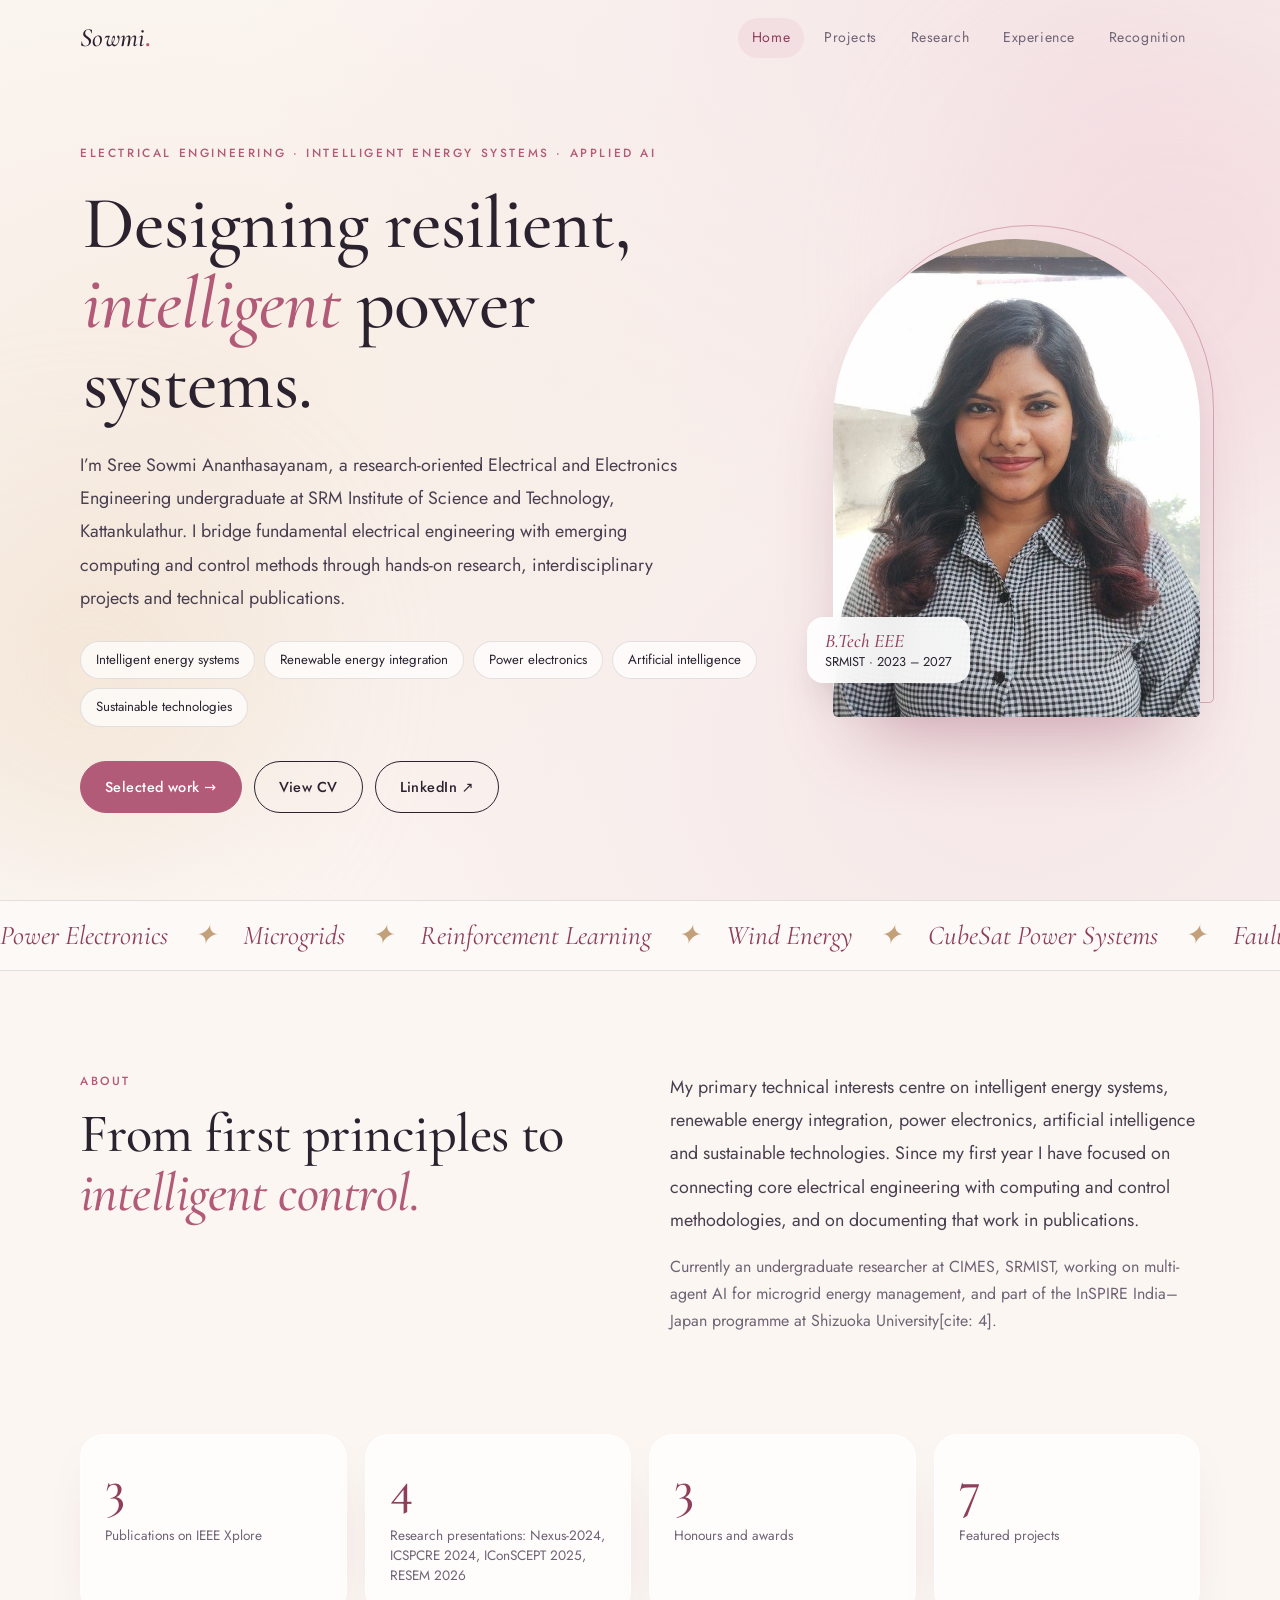
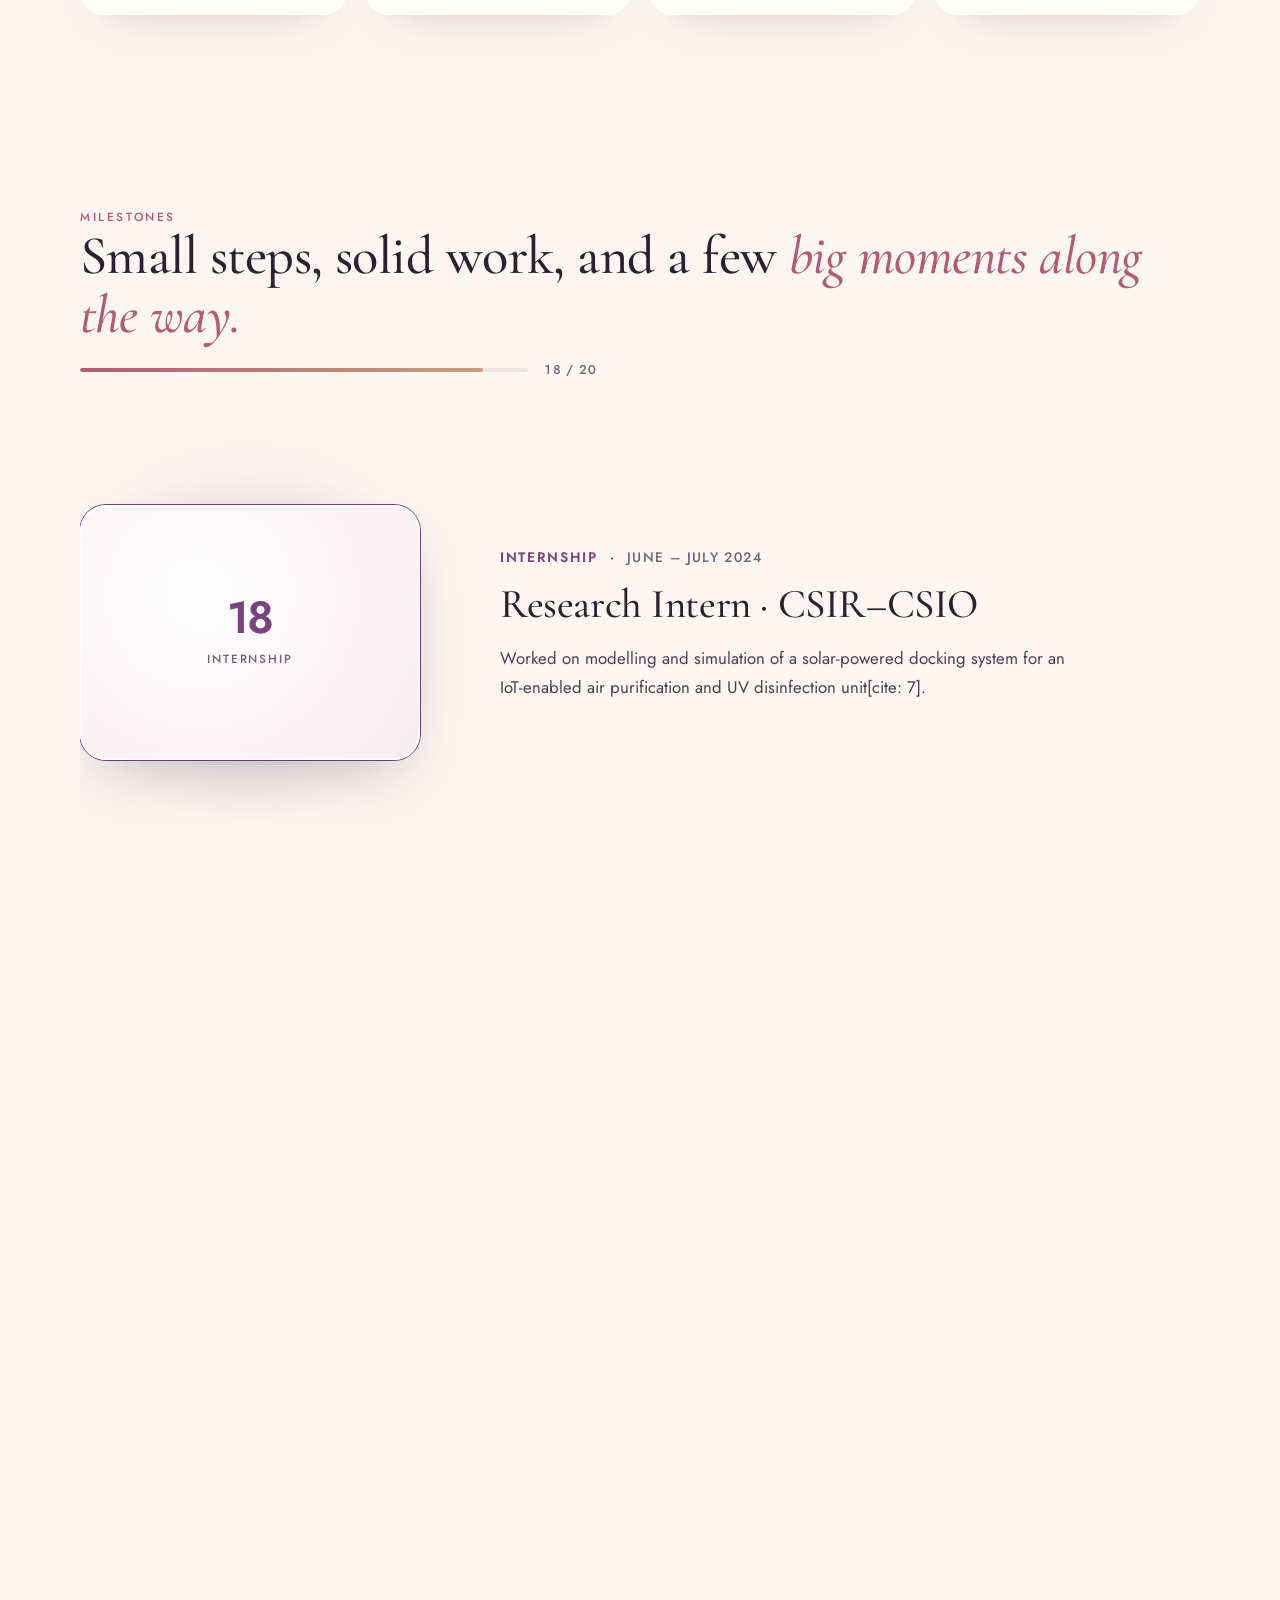
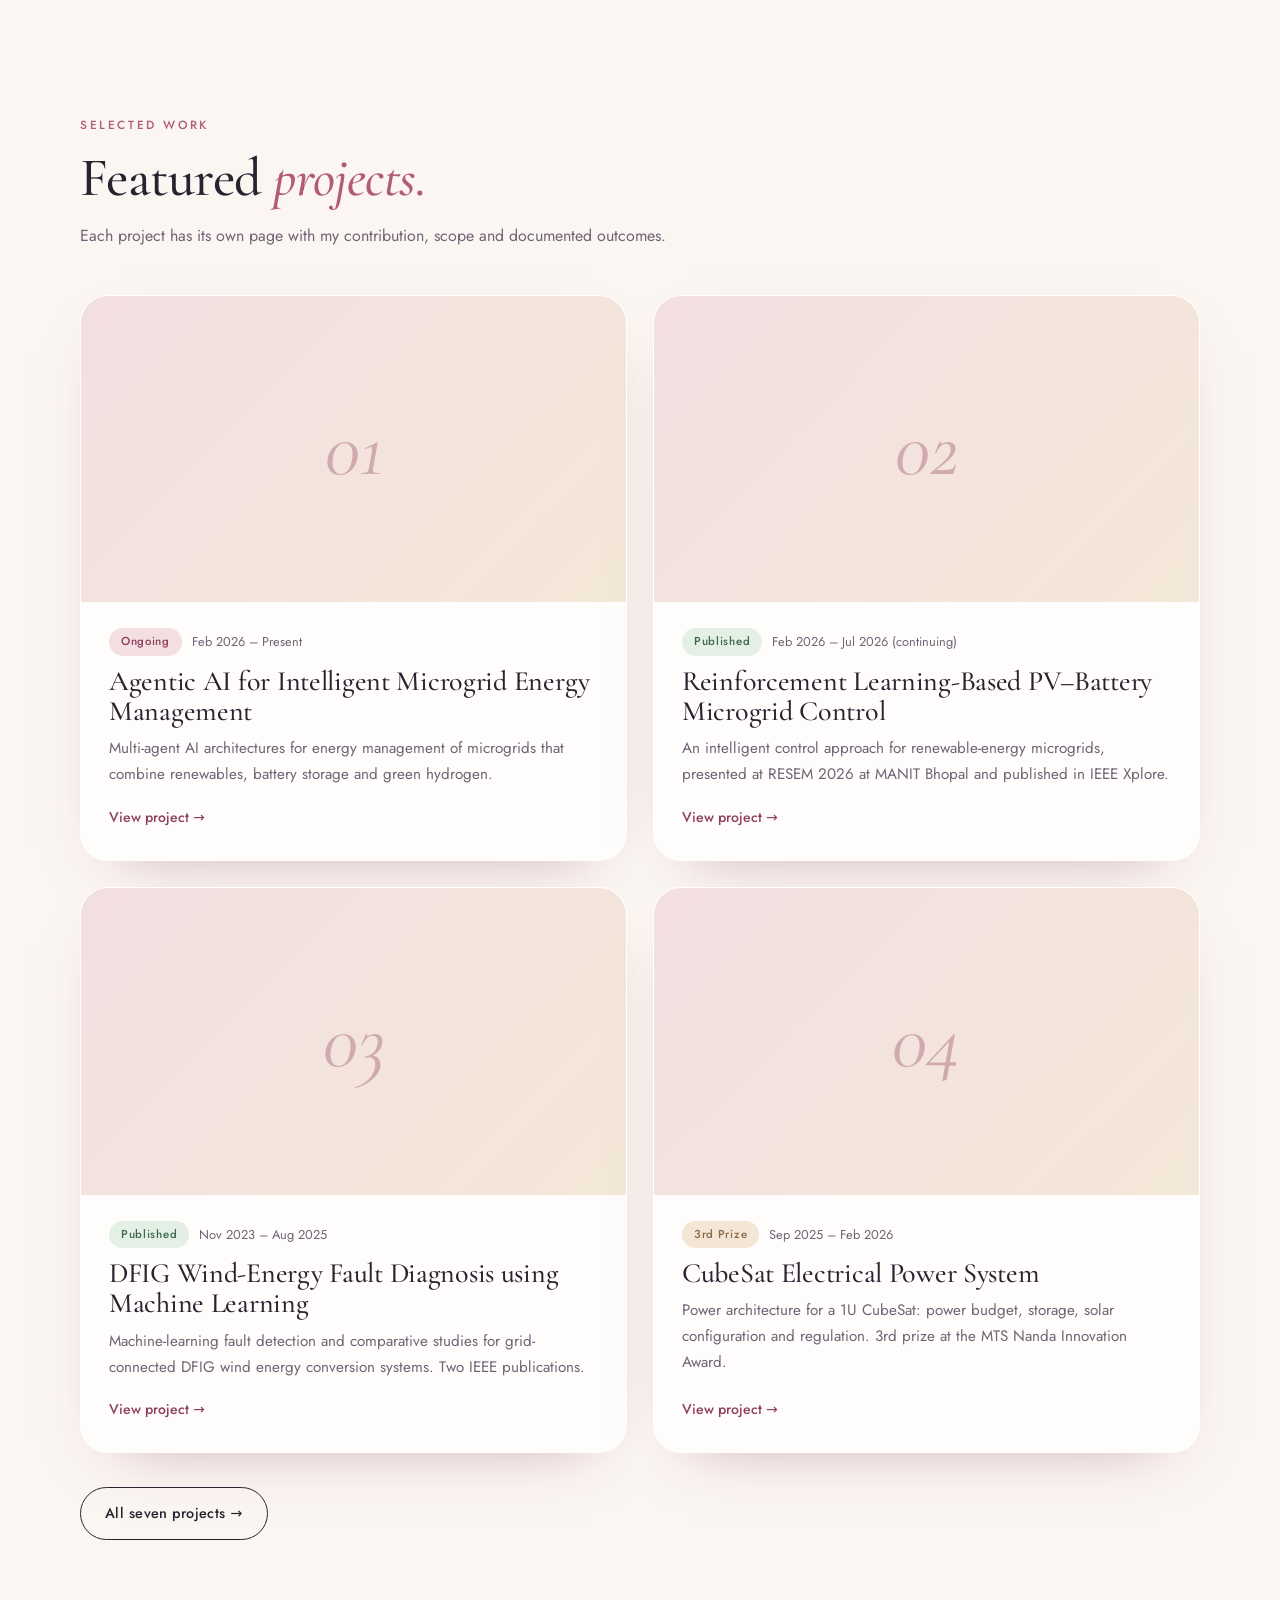
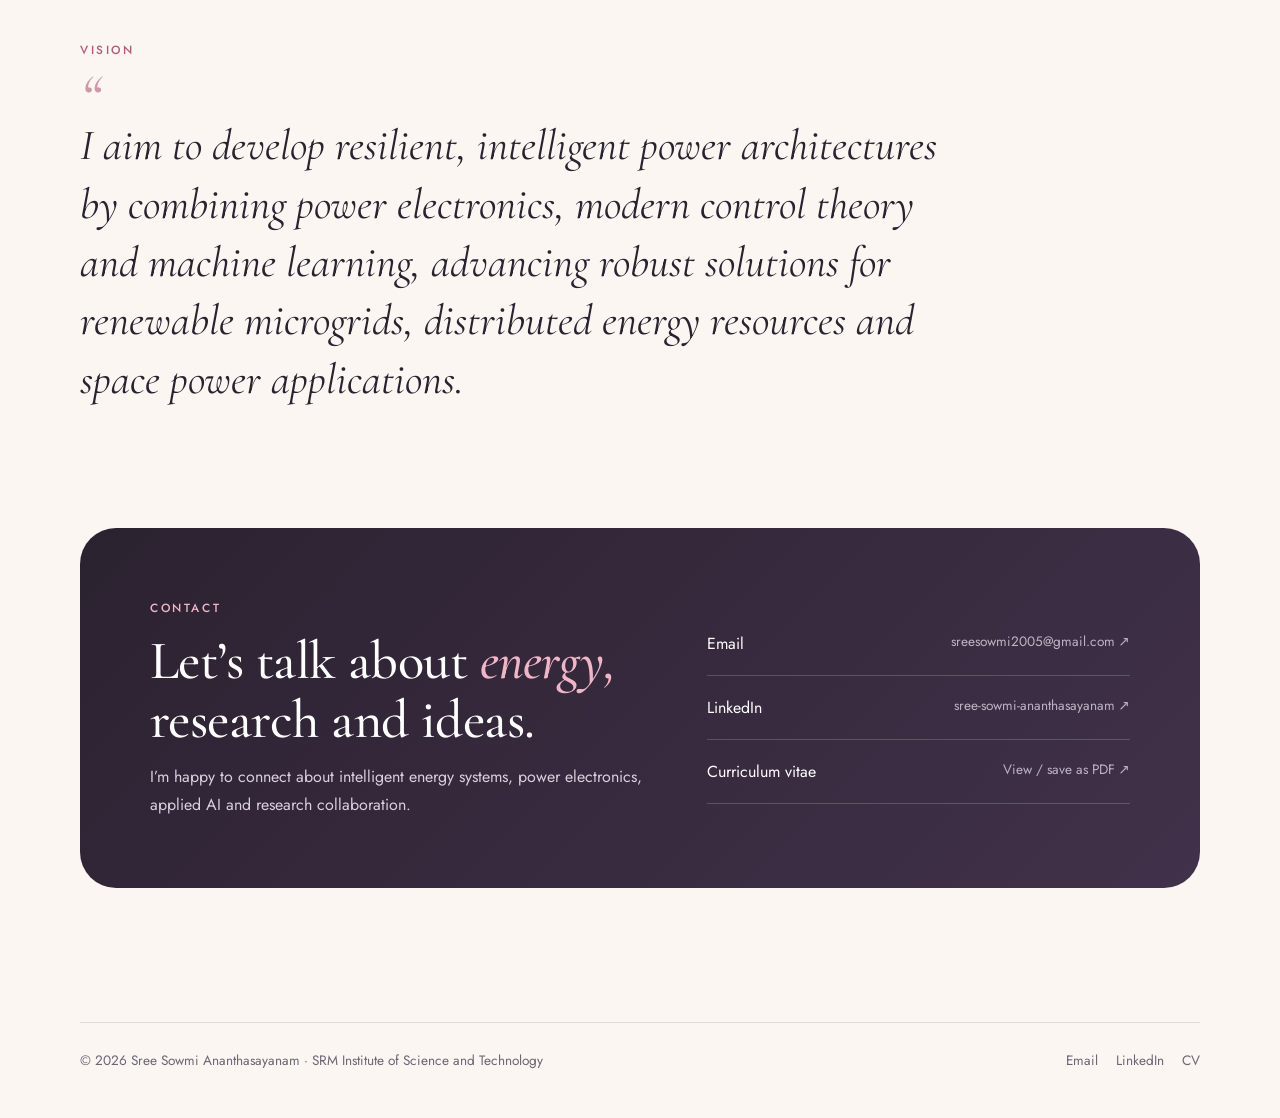
==== commit d9273867: "Update print statement from 'Hello' to 'Goodbye'" ====
--- a/index.html
+++ b/index.html
@@ -1,4 +1,3 @@
-
 <!DOCTYPE html>
 <html lang="en">
 <head>
@@ -9,737 +8,599 @@
 <meta property="og:title" content="Sree Sowmi Ananthasayanam | Electrical Engineering · Intelligent Energy Systems · Applied AI">
 <meta property="og:description" content="Sree Sowmi Ananthasayanam — EEE undergraduate at SRMIST researching intelligent energy systems, power electronics, renewable microgrids and applied AI.">
 <meta property="og:type" content="website">
-<meta name="theme-color" content="#f6f4ed">
-<link rel="icon" href="data:image/svg+xml,%3Csvg xmlns='http://www.w3.org/2000/svg' viewBox='0 0 64 64'%3E%3Crect width='64' height='64' rx='32' fill='%23e2e8dc'/%3E%3Ctext x='32' y='43' font-family='Georgia,serif' font-style='italic' font-size='30' text-anchor='middle' fill='%23365b49'%3ESS%3C/text%3E%3C/svg%3E">
-<link rel="preconnect" href="https://fonts.googleapis.com">
-<link rel="preconnect" href="https://fonts.gstatic.com" crossorigin>
+<meta name="theme-color" content="#fbf6f2">
+<link rel="icon" href="data:image/svg+xml,%3Csvg xmlns='http://www.w3.org/2000/svg' viewBox='0 0 64 64'%3E%3Crect width='64' height='64' rx='32' fill='%23f3dfe2'/%3E%3Ctext x='32' y='43' font-family='Georgia,serif' font-style='italic' font-size='30' text-anchor='middle' fill='%238f3f5c'%3ESS%3C/text%3E%3C/svg%3E">
+<link rel="preconnect" href="https://fonts.googleapis.com"><link rel="preconnect" href="https://fonts.gstatic.com" crossorigin>
 <link rel="stylesheet" href="https://fonts.googleapis.com/css2?family=Cormorant+Garamond:ital,wght@0,400;0,500;0,600;1,400;1,500&family=Jost:wght@300;400;500;600&display=swap">
 <link rel="stylesheet" href="assets/style.css">
-<script>
-document.documentElement.classList.add('js');
-setTimeout(function(){
-  document.documentElement.classList.add('ready');
-}, 2000);
-</script>
+<script>document.documentElement.classList.add('js');setTimeout(function(){document.documentElement.classList.add('ready')},2000);</script>
 </head>
-
 <body>
 <a class="skip" href="#main">Skip to content</a>
 <div class="curtain" aria-hidden="true"><span>S.S</span></div>
 <div class="progress" aria-hidden="true"></div>
 <div class="blobs" aria-hidden="true"><i></i><i></i></div>
 <div class="glow" aria-hidden="true"></div>
-
 <header class="site-header">
   <div class="wrap nav">
     <a class="brand" href="index.html" aria-label="Home">Sowmi<b>.</b></a>
     <button class="menu-btn" aria-expanded="false" aria-controls="menu">Menu</button>
-    <nav class="menu" id="menu" aria-label="Main">
-      <a href="index.html" aria-current="page">Home</a>
-      <a href="projects.html">Projects</a>
-      <a href="research.html">Research</a>
-      <a href="experience.html">Experience</a>
-      <a href="recognition.html">Recognition</a>
-    </nav>
+    <nav class="menu" id="menu" aria-label="Main"><a href="index.html" aria-current="page">Home</a><a href="projects.html">Projects</a><a href="research.html">Research</a><a href="experience.html">Experience</a><a href="recognition.html">Recognition</a></nav>
   </div>
 </header>
-
 <main id="main">
 
-<!-- HERO -->
 <div class="wrap hero">
-  <div>
-    <div class="eyebrow reveal">Electrical Engineering · Intelligent Energy Systems · Applied AI</div>
-    <h1 data-split>Designing resilient, <em>intelligent</em> power systems.</h1>
-
-    <p class="lead reveal" style="--d:.9s">
-      I’m Sree Sowmi Ananthasayanam, a research-oriented Electrical and Electronics Engineering undergraduate at SRM Institute of Science and Technology, Kattankulathur. I bridge fundamental electrical engineering with emerging computing and control methods through hands-on research, interdisciplinary projects and technical publications.
-    </p>
-
-    <div class="chips reveal" style="--d:1.05s">
-      <span class="chip">Intelligent energy systems</span>
-      <span class="chip">Renewable energy integration</span>
-      <span class="chip">Power electronics</span>
-      <span class="chip">Artificial intelligence</span>
-      <span class="chip">Sustainable technologies</span>
+ <div>
+  <div class="eyebrow reveal">Electrical Engineering · Intelligent Energy Systems · Applied AI</div>
+  <h1 data-split>Designing resilient, <em>intelligent</em> power systems.</h1>
+  <p class="lead reveal" style="--d:.9s">I’m Sree Sowmi Ananthasayanam, a research-oriented Electrical and Electronics Engineering undergraduate at SRM Institute of Science and Technology, Kattankulathur. I bridge fundamental electrical engineering with emerging computing and control methods through hands-on research, interdisciplinary projects and technical publications.</p>
+  <div class="chips reveal" style="--d:1.05s"><span class="chip">Intelligent energy systems</span><span class="chip">Renewable energy integration</span><span class="chip">Power electronics</span><span class="chip">Artificial intelligence</span><span class="chip">Sustainable technologies</span></div>
+  <div class="actions reveal" style="--d:1.2s">
+   <a class="btn primary magnetic" href="projects.html">Selected work →</a>
+   <a class="btn magnetic" href="cv.html">View CV</a>
+   <a class="btn magnetic" href="https://www.linkedin.com/in/sree-sowmi-ananthasayanam" target="_blank" rel="noopener noreferrer">LinkedIn ↗</a>
+  </div>
+ </div>
+ <div class="portrait-wrap reveal" style="--d:.5s">
+  <div data-parallax="-0.04">
+   <div class="portrait"><img src="images/profile.jpg" width="720" height="900" alt="Portrait of Sree Sowmi Ananthasayanam" onerror="this.style.display='none';this.nextElementSibling.style.display='grid'"><div class="fallback" aria-hidden="true">S.S</div></div>
+   <div class="badge"><b>B.Tech EEE</b>SRMIST · 2023 – 2027</div>
+  </div>
+ </div>
+</div>
+
+<div class="marquee" aria-hidden="true"><div>Power Electronics<span>✦</span>Microgrids<span>✦</span>Reinforcement Learning<span>✦</span>Wind Energy<span>✦</span>CubeSat Power Systems<span>✦</span>Fault Diagnosis<span>✦</span>Renewable Integration<span>✦</span>Applied AI<span>✦</span>Power Electronics<span>✦</span>Microgrids<span>✦</span>Reinforcement Learning<span>✦</span>Wind Energy<span>✦</span>CubeSat Power Systems<span>✦</span>Fault Diagnosis<span>✦</span>Renewable Integration<span>✦</span>Applied AI<span>✦</span></div></div>
+
+<section id="about"><div class="wrap">
+ <div class="split">
+  <div class="sec-head reveal" style="margin:0"><div class="eyebrow">About</div><h2>From first principles to <em>intelligent control.</em></h2></div>
+  <div class="reveal" style="--d:.15s"><p class="lead" style="max-width:none">My primary technical interests centre on intelligent energy systems, renewable energy integration, power electronics, artificial intelligence and sustainable technologies. Since my first year I have focused on connecting core electrical engineering with computing and control methodologies, and on documenting that work in publications.</p>
+  <p class="muted" style="margin-top:16px">Currently an undergraduate researcher at CIMES, SRMIST, working on multi-agent AI for microgrid energy management, and part of the InSPIRE India–Japan programme at Shizuoka University[cite: 4].</p></div>
+ </div>
+</div></section>
+
+<section style="padding-top:0"><div class="wrap"><div class="stats reveal-group">
+ <div class="stat reveal"><b data-count="3">3</b><span>Publications on IEEE Xplore</span></div>
+ <div class="stat reveal"><b data-count="4">4</b><span>Research presentations: Nexus-2024, ICSPCRE 2024, IConSCEPT 2025, RESEM 2026</span></div>
+ <div class="stat reveal"><b data-count="3">3</b><span>Honours and awards</span></div>
+ <div class="stat reveal"><b data-count="7">7</b><span>Featured projects</span></div>
+</div></div></section>
+
+<!-- Pinned Slideshow Timeline -->
+<section class="cinema-section" id="timelineScroll">
+  <div class="wrap cinema-wrap">
+    <div class="cinema-header">
+      <div class="eyebrow">Milestones</div>
+      <h2>Small steps, solid work, and a few <em>big moments along the way.</em></h2>
+      
+      <div class="mini-scrubber-bar">
+        <div class="scrubber-track">
+          <div class="scrubber-fill" id="scrubberFill"></div>
+        </div>
+        <div class="scrubber-label" id="scrubberLabel">01 / 20</div>
+      </div>
     </div>
 
-    <div class="actions reveal" style="--d:1.2s">
-      <a class="btn primary magnetic" href="projects.html">Selected work →</a>
-      <a class="btn magnetic" href="cv.html">View CV</a>
-      <a class="btn magnetic" href="https://www.linkedin.com/in/sree-sowmi-ananthasayanam" target="_blank" rel="noopener noreferrer">LinkedIn ↗</a>
+    <div class="cinema-viewport">
+
+      <!-- 01. Oct 2026 -->
+      <div class="c-slide theme-pub is-active">
+        <div class="c-visual-anchor">
+          <div class="c-glow"></div>
+          <div class="c-card-rect">
+            <img src="images/timeline-01-rl-microgrid.png" alt="RL PV-Battery Microgrid Paper" onerror="this.style.display='none';this.nextElementSibling.style.display='flex'">
+            <div class="c-fallback" style="display:none;"><span class="c-fallback-num">01</span><span class="c-fallback-tag">Publication</span></div>
+          </div>
+        </div>
+        <div class="c-narrative">
+          <div class="c-meta"><span class="c-tag">Publication</span> · <span class="c-date">October 2026</span></div>
+          <h3 class="c-title">3rd Research Paper · RL-Based PV–Battery Microgrid Control</h3>
+          <p class="c-desc">Published in IEEE Xplore, exploring reinforcement learning-based voltage and frequency stability control in PV–battery microgrids with EV charging and vehicle-to-grid (V2G) integration.</p>
+        </div>
+      </div>
+
+      <!-- 02. Oct 2026 -->
+      <div class="c-slide theme-global">
+        <div class="c-visual-anchor">
+          <div class="c-glow"></div>
+          <div class="c-card-rect" onclick="openLinkedInModal(2)">
+            <img src="images/timeline-02-inspire-japan.png" alt="InSPIRE-SI Shizuoka University" onerror="this.style.display='none';this.nextElementSibling.style.display='flex'">
+            <div class="c-fallback" style="display:none;"><span class="c-fallback-num">02</span><span class="c-fallback-tag">Global Exchange</span></div>
+          </div>
+        </div>
+        <div class="c-narrative">
+          <div class="c-meta"><span class="c-tag">Global Exchange</span> · <span class="c-date">October 2026</span></div>
+          <h3 class="c-title">Selected for InSPIRE-SI · Shizuoka University, Japan</h3>
+          <p class="c-desc">Selected for an India–Japan collaborative program focused on renewable energy, decarbonization, and social innovation[cite: 4].</p>
+          <div class="c-actions">
+            <button class="btn-post" onclick="openLinkedInModal(2)">View LinkedIn Post ↗</button>
+          </div>
+        </div>
+      </div>
+
+      <!-- 03. Sep 2026 -->
+      <div class="c-slide theme-career">
+        <div class="c-visual-anchor">
+          <div class="c-glow"></div>
+          <div class="c-card-rect" onclick="openLinkedInModal(3)">
+            <img src="images/timeline-03-hero-motocorp.jpeg" alt="Hero MotoCorp" onerror="this.style.display='none';this.nextElementSibling.style.display='flex'">
+            <div class="c-fallback" style="display:none;"><span class="c-fallback-num">03</span><span class="c-fallback-tag">Career</span></div>
+          </div>
+        </div>
+        <div class="c-narrative">
+          <div class="c-meta"><span class="c-tag">Career</span> · <span class="c-date">September 2026</span></div>
+          <h3 class="c-title">Graduate Engineer Trainee, R&amp;D · Hero MotoCorp</h3>
+          <p class="c-desc">Secured a GET role in R&amp;D with a ₹9 LPA CTC and a ₹2.5 lakh joining bonus, bringing the total package to ₹11.5 lakh.</p>
+          <div class="c-actions">
+            <button class="btn-post" onclick="openLinkedInModal(3)">View LinkedIn Post ↗</button>
+          </div>
+        </div>
+      </div>
+
+      <!-- 04. Sep 2026 -->
+      <div class="c-slide theme-lead">
+        <div class="c-visual-anchor">
+          <div class="c-glow"></div>
+          <div class="c-card-rect" onclick="openLinkedInModal(4)">
+            <img src="images/timeline-04-sih-hackathon.jpeg" alt="Smart India Hackathon 2026" onerror="this.style.display='none';this.nextElementSibling.style.display='flex'">
+            <div class="c-fallback" style="display:none;"><span class="c-fallback-num">04</span><span class="c-fallback-tag">Hackathon</span></div>
+          </div>
+        </div>
+        <div class="c-narrative">
+          <div class="c-meta"><span class="c-tag">Hackathon</span> · <span class="c-date">September 2026</span></div>
+          <h3 class="c-title">Smart India Hackathon 2026 · Internal Shortlist</h3>
+          <p class="c-desc">Shortlisted internally with the CIMES SRMIST team to develop and pitch innovative engineering solutions.</p>
+          <div class="c-actions">
+            <button class="btn-post" onclick="openLinkedInModal(4)">View LinkedIn Post ↗</button>
+          </div>
+        </div>
+      </div>
+
+      <!-- 05. Aug 2026 -->
+      <div class="c-slide theme-lead">
+        <div class="c-visual-anchor">
+          <div class="c-glow"></div>
+          <div class="c-card-rect" onclick="openLinkedInModal(5)">
+            <img src="images/timeline-05-mts-pr-head.jpeg" alt="SRM MTS PR and Media Head" onerror="this.style.display='none';this.nextElementSibling.style.display='flex'">
+            <div class="c-fallback" style="display:none;"><span class="c-fallback-num">05</span><span class="c-fallback-tag">Leadership</span></div>
+          </div>
+        </div>
+        <div class="c-narrative">
+          <div class="c-meta"><span class="c-tag">Leadership</span> · <span class="c-date">August 2026</span></div>
+          <h3 class="c-title">PR &amp; Media Head · SRM Marine Technology Society</h3>
+          <p class="c-desc">Took on responsibility for media, branding, and technical outreach for the SRM-MTS Student Chapter.</p>
+          <div class="c-actions">
+            <button class="btn-post" onclick="openLinkedInModal(5)">View LinkedIn Post ↗</button>
+          </div>
+        </div>
+      </div>
+
+      <!-- 06. Jul 2026 -->
+      <div class="c-slide theme-research">
+        <div class="c-visual-anchor">
+          <div class="c-glow"></div>
+          <div class="c-card-rect">
+            <img src="images/timeline-06-resem-bhopal.jpeg" alt="IEEE RESEM 2026" onerror="this.style.display='none';this.nextElementSibling.style.display='flex'">
+            <div class="c-fallback" style="display:none;"><span class="c-fallback-num">06</span><span class="c-fallback-tag">Conference</span></div>
+          </div>
+        </div>
+        <div class="c-narrative">
+          <div class="c-meta"><span class="c-tag">Conference</span> · <span class="c-date">July 2026</span></div>
+          <h3 class="c-title">IEEE RESEM 2026 · MANIT Bhopal</h3>
+          <p class="c-desc">Presented research on reinforcement learning-based control for PV–battery microgrids.</p>
+        </div>
+      </div>
+
+      <!-- 07. Mar 2026 -->
+      <div class="c-slide theme-award">
+        <div class="c-visual-anchor">
+          <div class="c-glow"></div>
+          <div class="c-card-rect" onclick="openLinkedInModal(7)">
+            <img src="images/timeline-07-mts-nanda-award.jpeg" alt="5th MTS Nanda Innovation Award" onerror="this.style.display='none';this.nextElementSibling.style.display='flex'">
+            <div class="c-fallback" style="display:none;"><span class="c-fallback-num">07</span><span class="c-fallback-tag">Award</span></div>
+          </div>
+        </div>
+        <div class="c-narrative">
+          <div class="c-meta"><span class="c-tag">Award</span> · <span class="c-date">March 2026</span></div>
+          <h3 class="c-title">3rd Prize · 5th MTS Nanda Innovation Award</h3>
+          <p class="c-desc">Recognized by the MTS India Section for a CubeSat electrical power subsystem featuring a bidirectional SEPIC converter and smart battery management system.</p>
+          <div class="c-actions">
+            <button class="btn-post" onclick="openLinkedInModal(7)">View LinkedIn Post ↗</button>
+          </div>
+        </div>
+      </div>
+
+      <!-- 08. Mar 2026 -->
+      <div class="c-slide theme-pub">
+        <div class="c-visual-anchor">
+          <div class="c-glow"></div>
+          <div class="c-card-rect">
+            <img src="images/timeline-08-dfig-paper.jpeg" alt="DFIG Wind Turbine Fault Detection" onerror="this.style.display='none';this.nextElementSibling.style.display='flex'">
+            <div class="c-fallback" style="display:none;"><span class="c-fallback-num">08</span><span class="c-fallback-tag">Publication</span></div>
+          </div>
+        </div>
+        <div class="c-narrative">
+          <div class="c-meta"><span class="c-tag">Publication</span> · <span class="c-date">March 2026</span></div>
+          <h3 class="c-title">2nd Research Paper · DFIG Wind Turbine Fault Detection</h3>
+          <p class="c-desc">Published a comparative machine learning study on fault classification in a 9 MW doubly fed induction generator (DFIG) wind energy system in IEEE Xplore[cite: 10].</p>
+        </div>
+      </div>
+
+      <!-- 09. Feb 2026 (No Image Needed) -->
+      <div class="c-slide theme-research">
+        <div class="c-visual-anchor">
+          <div class="c-glow"></div>
+          <div class="c-card-rect">
+            <div class="c-fallback"><span class="c-fallback-num">09</span><span class="c-fallback-tag">Research</span></div>
+          </div>
+        </div>
+        <div class="c-narrative">
+          <div class="c-meta"><span class="c-tag">Research</span> · <span class="c-date">February 2026</span></div>
+          <h3 class="c-title">Undergraduate Researcher · CIMES, SRMIST</h3>
+          <p class="c-desc">Started exploring agentic AI and multi-agent energy management for renewable microgrids, bringing together power systems and intelligent control[cite: 4, 8].</p>
+        </div>
+      </div>
+
+      <!-- 10. Dec 2025 -->
+      <div class="c-slide theme-research">
+        <div class="c-visual-anchor">
+          <div class="c-glow"></div>
+          <div class="c-card-rect" onclick="openLinkedInModal(10)">
+            <img src="images/timeline-10-cubesat-review.jpeg" alt="CubeSat EPS Review Bengaluru" onerror="this.style.display='none';this.nextElementSibling.style.display='flex'">
+            <div class="c-fallback" style="display:none;"><span class="c-fallback-num">10</span><span class="c-fallback-tag">Review</span></div>
+          </div>
+        </div>
+        <div class="c-narrative">
+          <div class="c-meta"><span class="c-tag">Industry Review</span> · <span class="c-date">December 2025</span></div>
+          <h3 class="c-title">CubeSat EPS Technical Review · Bengaluru</h3>
+          <p class="c-desc">Presented the CubeSat electrical power subsystem architecture and received technical feedback from space industry professionals at ITCA.</p>
+          <div class="c-actions">
+            <button class="btn-post" onclick="openLinkedInModal(10)">View LinkedIn Post ↗</button>
+          </div>
+        </div>
+      </div>
+
+      <!-- 11. Dec 2025 -->
+      <div class="c-slide theme-research">
+        <div class="c-visual-anchor">
+          <div class="c-glow"></div>
+          <div class="c-card-rect" onclick="openLinkedInModal(11)">
+            <img src="images/timeline-11-iconscept-nit.jpeg" alt="IEEE iConSCEPT 2025" onerror="this.style.display='none';this.nextElementSibling.style.display='flex'">
+            <div class="c-fallback" style="display:none;"><span class="c-fallback-num">11</span><span class="c-fallback-tag">Conference</span></div>
+          </div>
+        </div>
+        <div class="c-narrative">
+          <div class="c-meta"><span class="c-tag">Conference</span> · <span class="c-date">December 2025</span></div>
+          <h3 class="c-title">IEEE iConSCEPT 2025 · NIT Puducherry</h3>
+          <p class="c-desc">Presented comparative machine learning methods for fault classification in grid-connected wind energy systems[cite: 11].</p>
+          <div class="c-actions">
+            <button class="btn-post" onclick="openLinkedInModal(11)">View LinkedIn Post ↗</button>
+          </div>
+        </div>
+      </div>
+
+      <!-- 12. Feb 2025 - Feb 2026 (No Image Needed) -->
+      <div class="c-slide theme-lead">
+        <div class="c-visual-anchor">
+          <div class="c-glow"></div>
+          <div class="c-card-rect">
+            <div class="c-fallback"><span class="c-fallback-num">12</span><span class="c-fallback-tag">Leadership</span></div>
+          </div>
+        </div>
+        <div class="c-narrative">
+          <div class="c-meta"><span class="c-tag">Leadership</span> · <span class="c-date">Feb 2025 – Feb 2026</span></div>
+          <h3 class="c-title">Vice President · IAEMP SRM Student Chapter</h3>
+          <p class="c-desc">Led student initiatives around energy conservation, technical workshops, and chapter activities.</p>
+        </div>
+      </div>
+
+      <!-- 13. Feb 2025 -->
+      <div class="c-slide theme-award">
+        <div class="c-visual-anchor">
+          <div class="c-glow"></div>
+          <div class="c-card-rect" onclick="openLinkedInModal(13)">
+            <img src="images/timeline-13-chancellor-award.jpeg" alt="Chancellor Award" onerror="this.style.display='none';this.nextElementSibling.style.display='flex'">
+            <div class="c-fallback" style="display:none;"><span class="c-fallback-num">13</span><span class="c-fallback-tag">Award</span></div>
+          </div>
+        </div>
+        <div class="c-narrative">
+          <div class="c-meta"><span class="c-tag">Award</span> · <span class="c-date">February 2025</span></div>
+          <h3 class="c-title">Chancellor’s Award for Excellence in Undergraduate Research</h3>
+          <p class="c-desc">Received SRMIST's Chancellor's Award in recognition of undergraduate research contributions.</p>
+          <div class="c-actions">
+            <button class="btn-post" onclick="openLinkedInModal(13)">View LinkedIn Post ↗</button>
+          </div>
+        </div>
+      </div>
+
+      <!-- 14. Nov 2024 (No Image Needed) -->
+      <div class="c-slide theme-pub">
+        <div class="c-visual-anchor">
+          <div class="c-glow"></div>
+          <div class="c-card-rect">
+            <div class="c-fallback"><span class="c-fallback-num">14</span><span class="c-fallback-tag">Publication</span></div>
+          </div>
+        </div>
+        <div class="c-narrative">
+          <div class="c-meta"><span class="c-tag">Publication</span> · <span class="c-date">November 2024</span></div>
+          <h3 class="c-title">1st Research Paper · Wind Energy Fault Analysis</h3>
+          <p class="c-desc">Published my first IEEE Xplore paper on machine-learning-based fault analysis for grid-connected wind energy conversion systems[cite: 10].</p>
+        </div>
+      </div>
+
+      <!-- 15. Aug 2024 -->
+      <div class="c-slide theme-research">
+        <div class="c-visual-anchor">
+          <div class="c-glow"></div>
+          <div class="c-card-rect" onclick="openLinkedInModal(15)">
+            <img src="images/timeline-15-opalrt-simulation.jpeg" alt="OPAL-RT and RTDS Simulation" onerror="this.style.display='none';this.nextElementSibling.style.display='flex'">
+            <div class="c-fallback" style="display:none;"><span class="c-fallback-num">15</span><span class="c-fallback-tag">Simulation</span></div>
+          </div>
+        </div>
+        <div class="c-narrative">
+          <div class="c-meta"><span class="c-tag">Training</span> · <span class="c-date">August 2024</span></div>
+          <h3 class="c-title">OPAL-RT &amp; RTDS · Real-Time Simulation</h3>
+          <p class="c-desc">Gained training in real-time digital simulation and hardware-in-the-loop concepts for wind energy conversion controllers.</p>
+          <div class="c-actions">
+            <button class="btn-post" onclick="openLinkedInModal(15)">View LinkedIn Post ↗</button>
+          </div>
+        </div>
+      </div>
+
+      <!-- 16. Aug 2024 -->
+      <div class="c-slide theme-award">
+        <div class="c-visual-anchor">
+          <div class="c-glow"></div>
+          <div class="c-card-rect">
+            <img src="images/timeline-16-year1-eee-award.jpeg" alt="Excellence in Research Year 1" onerror="this.style.display='none';this.nextElementSibling.style.display='flex'">
+            <div class="c-fallback" style="display:none;"><span class="c-fallback-num">16</span><span class="c-fallback-tag">Award</span></div>
+          </div>
+        </div>
+        <div class="c-narrative">
+          <div class="c-meta"><span class="c-tag">Award</span> · <span class="c-date">August 2024</span></div>
+          <h3 class="c-title">Excellence in Research · First-Year EEE</h3>
+          <p class="c-desc">Received a Certificate of Achievement from the Department of Electrical and Electronics Engineering, SRMIST, for research excellence[cite: 8].</p>
+        </div>
+      </div>
+
+      <!-- 17. Jul 2024 -->
+      <div class="c-slide theme-research">
+        <div class="c-visual-anchor">
+          <div class="c-glow"></div>
+          <div class="c-card-rect" onclick="openLinkedInModal(17)">
+            <img src="images/timeline-17-icspcre-nit.jpeg" alt="IEEE ICSPCRE 2024" onerror="this.style.display='none';this.nextElementSibling.style.display='flex'">
+            <div class="c-fallback" style="display:none;"><span class="c-fallback-num">17</span><span class="c-fallback-tag">Conference</span></div>
+          </div>
+        </div>
+        <div class="c-narrative">
+          <div class="c-meta"><span class="c-tag">Conference</span> · <span class="c-date">July 2024</span></div>
+          <h3 class="c-title">First Conference Presentation · IEEE ICSPCRE 2024</h3>
+          <p class="c-desc">Presented research on wind energy conversion system fault diagnostics at NIT Rourkela[cite: 8, 11].</p>
+          <div class="c-actions">
+            <button class="btn-post" onclick="openLinkedInModal(17)">View LinkedIn Post ↗</button>
+          </div>
+        </div>
+      </div>
+
+      <!-- 18. Jun - Jul 2024 (No Image Needed) -->
+      <div class="c-slide theme-research">
+        <div class="c-visual-anchor">
+          <div class="c-glow"></div>
+          <div class="c-card-rect">
+            <div class="c-fallback"><span class="c-fallback-num">18</span><span class="c-fallback-tag">Internship</span></div>
+          </div>
+        </div>
+        <div class="c-narrative">
+          <div class="c-meta"><span class="c-tag">Internship</span> · <span class="c-date">June – July 2024</span></div>
+          <h3 class="c-title">Research Intern · CSIR–CSIO</h3>
+          <p class="c-desc">Worked on modelling and simulation of a solar-powered docking system for an IoT-enabled air purification and UV disinfection unit[cite: 7].</p>
+        </div>
+      </div>
+
+      <!-- 19. May 2024 -->
+      <div class="c-slide theme-lead">
+        <div class="c-visual-anchor">
+          <div class="c-glow"></div>
+          <div class="c-card-rect">
+            <img src="images/timeline-19-grounding-audit.jpeg" alt="Grounding Audit" onerror="this.style.display='none';this.nextElementSibling.style.display='flex'">
+            <div class="c-fallback" style="display:none;"><span class="c-fallback-num">19</span><span class="c-fallback-tag">Fieldwork</span></div>
+          </div>
+        </div>
+        <div class="c-narrative">
+          <div class="c-meta"><span class="c-tag">Fieldwork</span> · <span class="c-date">May 2024</span></div>
+          <h3 class="c-title">Earth Resistance &amp; Grounding Audit</h3>
+          <p class="c-desc">Participated in electrical grounding audits and earth resistance testing under the guidance of BEE-certified energy auditors.</p>
+        </div>
+      </div>
+
+      <!-- 20. Aug 2023 - Apr 2024 -->
+      <div class="c-slide theme-research">
+        <div class="c-visual-anchor">
+          <div class="c-glow"></div>
+          <div class="c-card-rect">
+            <img src="images/timeline-20-biooil-research.jpeg" alt="Bio Oil Transformer Research" onerror="this.style.display='none';this.nextElementSibling.style.display='flex'">
+            <div class="c-fallback" style="display:none;"><span class="c-fallback-num">20</span><span class="c-fallback-tag">Research</span></div>
+          </div>
+        </div>
+        <div class="c-narrative">
+          <div class="c-meta"><span class="c-tag">Research</span> · <span class="c-date">August 2023 – April 2024</span></div>
+          <h3 class="c-title">Bio-Oil-Based Transformer Insulation Research</h3>
+          <p class="c-desc">Investigated natural ester blends as potential transformer insulating fluids, studying their properties against relevant IEC standards and presenting the work at Nexus-2024[cite: 7, 11].</p>
+        </div>
+      </div>
+
     </div>
   </div>
-
-  <div class="portrait-wrap reveal" style="--d:.5s">
-    <div data-parallax="-0.04">
-      <div class="portrait">
-        <img src="images/profile.jpg" width="720" height="900" alt="Portrait of Sree Sowmi Ananthasayanam" onerror="this.style.display='none';this.nextElementSibling.style.display='grid'">
-        <div class="fallback" aria-hidden="true">S.S</div>
-      </div>
-      <div class="badge"><b>B.Tech EEE</b>SRMIST · 2023 – 2027</div>
+</section>
+
+<!-- LinkedIn Post Preview Modal -->
+<div class="li-modal" id="linkedInModal" onclick="closeLinkedInModal(event)">
+  <div class="li-modal-box">
+    <button class="li-modal-close" onclick="closeLinkedInModal()">✕</button>
+    <img class="li-modal-img" id="modalImg" src="" alt="Post visual">
+    <div class="li-modal-body">
+      <h4 class="li-modal-title" id="modalTitle">Post Preview</h4>
+      <p class="li-modal-desc" id="modalDesc"></p>
+      <a class="li-modal-btn" id="modalLink" href="#" target="_blank" rel="noopener noreferrer">Open on LinkedIn ↗</a>
     </div>
   </div>
 </div>
 
-<!-- MARQUEE -->
-<div class="marquee" aria-hidden="true">
-  <div>
-    Power Electronics<span>✦</span>Microgrids<span>✦</span>Reinforcement Learning<span>✦</span>Wind Energy<span>✦</span>CubeSat Power Systems<span>✦</span>Fault Diagnosis<span>✦</span>Renewable Integration<span>✦</span>Applied AI<span>✦</span>
-    Power Electronics<span>✦</span>Microgrids<span>✦</span>Reinforcement Learning<span>✦</span>Wind Energy<span>✦</span>CubeSat Power Systems<span>✦</span>Fault Diagnosis<span>✦</span>Renewable Integration<span>✦</span>Applied AI<span>✦</span>
-  </div>
-</div>
-
-<!-- ABOUT -->
-<section id="about">
-  <div class="wrap">
-    <div class="split">
-      <div class="sec-head reveal" style="margin:0">
-        <div class="eyebrow">About</div>
-        <h2>From first principles to <em>intelligent control.</em></h2>
-      </div>
-
-      <div class="reveal" style="--d:.15s">
-        <p class="lead" style="max-width:none">
-          My primary technical interests centre on intelligent energy systems, renewable energy integration, power electronics, artificial intelligence and sustainable technologies. Since my first year I have focused on connecting core electrical engineering with computing and control methodologies, and on documenting that work in publications.
-        </p>
-        <p class="muted" style="margin-top:16px">
-          Currently an undergraduate researcher at CIMES, SRMIST, working on multi-agent AI for microgrid energy management, and part of the InSPIRE India–Japan programme at Shizuoka University.
-        </p>
-      </div>
-    </div>
-  </div>
-</section>
-
-<!-- STATISTICS -->
-<section style="padding-top:0">
-  <div class="wrap">
-    <div class="stats reveal-group">
-      <div class="stat reveal">
-        <b data-count="3">3</b>
-        <span>Publications on IEEE Xplore</span>
-      </div>
-      <div class="stat reveal">
-        <b data-count="4">4</b>
-        <span>Research presentations: Nexus-2024, ICSPCRE 2024, IConSCEPT 2025, RESEM 2026</span>
-      </div>
-      <div class="stat reveal">
-        <b data-count="3">3</b>
-        <span>Honours and awards</span>
-      </div>
-      <div class="stat reveal">
-        <b data-count="7">7</b>
-        <span>Featured projects</span>
-      </div>
-    </div>
-  </div>
-</section>
-
-<!-- ======================================================
-     MILESTONES TIMELINE
-     All 20 milestones, newest to oldest.
-     ====================================================== -->
-
-<section class="cinema-section" id="timelineScroll">
-  <div class="wrap cinema-wrap">
-
-    <div class="cinema-header">
-      <div class="eyebrow">Milestones</div>
-      <h2>Small steps, solid work, and a few <em>big moments along the way.</em></h2>
-
-      <div class="mini-scrubber-bar">
-        <div class="scrubber-track">
-          <div class="scrubber-fill" id="scrubberFill"></div>
-        </div>
-        <div class="scrubber-label" id="scrubberLabel">01 / 20</div>
-      </div>
-    </div>
-
-    <div class="cinema-viewport">
-
-      <!-- 01. October 2026 -->
-      <article class="c-slide theme-pub is-active">
-        <div class="c-visual-anchor">
-          <div class="c-glow"></div>
-          <div class="c-card-rect">
-            <img src="images/timeline-01-rl-microgrid.png" alt="RL PV-Battery Microgrid Paper" onerror="this.style.display='none';this.nextElementSibling.style.display='flex'">
-            <div class="c-fallback" style="display:none">
-              <span class="c-fallback-num">01</span>
-              <span class="c-fallback-tag">Publication</span>
-            </div>
-          </div>
-        </div>
-        <div class="c-narrative">
-          <div class="c-meta"><span class="c-tag">Publication</span> · <span class="c-date">October 2026</span></div>
-          <h3 class="c-title">3rd Research Paper · RL-Based PV–Battery Microgrid Control</h3>
-          <p class="c-desc">Published in IEEE Xplore, exploring reinforcement learning-based voltage and frequency stability control in PV–battery microgrids with EV charging and vehicle-to-grid (V2G) integration.</p>
-        </div>
-      </article>
-
-      <!-- 02. October 2026 -->
-      <article class="c-slide theme-global">
-        <div class="c-visual-anchor">
-          <div class="c-glow"></div>
-          <a class="c-card-rect" href="https://www.linkedin.com/feed/update/urn:li:activity:7482626177501818880/" target="_blank" rel="noopener noreferrer" aria-label="Open InSPIRE-SI milestone on LinkedIn">
-            <img src="images/timeline-02-inspire-japan.png" alt="InSPIRE-SI Shizuoka University" onerror="this.style.display='none';this.nextElementSibling.style.display='flex'">
-            <div class="c-fallback" style="display:none">
-              <span class="c-fallback-num">02</span>
-              <span class="c-fallback-tag">Global Exchange</span>
-            </div>
-          </a>
-        </div>
-        <div class="c-narrative">
-          <div class="c-meta"><span class="c-tag">Global Exchange</span> · <span class="c-date">October 2026</span></div>
-          <h3 class="c-title">Selected for InSPIRE-SI · Shizuoka University, Japan</h3>
-          <p class="c-desc">Selected for an India–Japan collaborative programme focused on renewable energy, decarbonisation and social innovation.</p>
-        </div>
-      </article>
-
-      <!-- 03. September 2026 -->
-      <article class="c-slide theme-career">
-        <div class="c-visual-anchor">
-          <div class="c-glow"></div>
-          <a class="c-card-rect" href="https://lnkd.in/p/gdTrTcXC" target="_blank" rel="noopener noreferrer" aria-label="Open Hero MotoCorp milestone on LinkedIn">
-            <img src="images/timeline-03-hero-motocorp.jpeg" alt="Hero MotoCorp" onerror="this.style.display='none';this.nextElementSibling.style.display='flex'">
-            <div class="c-fallback" style="display:none">
-              <span class="c-fallback-num">03</span>
-              <span class="c-fallback-tag">Career</span>
-            </div>
-          </a>
-        </div>
-        <div class="c-narrative">
-          <div class="c-meta"><span class="c-tag">Career</span> · <span class="c-date">September 2026</span></div>
-          <h3 class="c-title">Graduate Engineer Trainee, R&amp;D · Hero MotoCorp</h3>
-          <p class="c-desc">Secured a GET role in R&amp;D with a ₹9 LPA CTC and a ₹2.5 lakh joining bonus, bringing the total package to ₹11.5 lakh.</p>
-        </div>
-      </article>
-
-      <!-- 04. September 2026 -->
-      <article class="c-slide theme-lead">
-        <div class="c-visual-anchor">
-          <div class="c-glow"></div>
-          <a class="c-card-rect" href="https://www.linkedin.com/feed/update/urn:li:activity:7502249299536248832/" target="_blank" rel="noopener noreferrer" aria-label="Open Smart India Hackathon milestone on LinkedIn">
-            <img src="images/timeline-04-sih-hackathon.jpeg" alt="Smart India Hackathon 2026" onerror="this.style.display='none';this.nextElementSibling.style.display='flex'">
-            <div class="c-fallback" style="display:none">
-              <span class="c-fallback-num">04</span>
-              <span class="c-fallback-tag">Hackathon</span>
-            </div>
-          </a>
-        </div>
-        <div class="c-narrative">
-          <div class="c-meta"><span class="c-tag">Hackathon</span> · <span class="c-date">September 2026</span></div>
-          <h3 class="c-title">Smart India Hackathon 2026 · Internal Shortlist</h3>
-          <p class="c-desc">Shortlisted internally with the CIMES SRMIST team to develop and pitch innovative engineering solutions.</p>
-        </div>
-      </article>
-
-      <!-- 05. August 2026 -->
-      <article class="c-slide theme-lead">
-        <div class="c-visual-anchor">
-          <div class="c-glow"></div>
-          <a class="c-card-rect" href="https://www.linkedin.com/feed/update/urn:li:activity:7512204289730154496/" target="_blank" rel="noopener noreferrer" aria-label="Open SRM MTS leadership milestone on LinkedIn">
-            <img src="images/timeline-05-mts-pr-head.jpeg" alt="SRM MTS PR and Media Head" onerror="this.style.display='none';this.nextElementSibling.style.display='flex'">
-            <div class="c-fallback" style="display:none">
-              <span class="c-fallback-num">05</span>
-              <span class="c-fallback-tag">Leadership</span>
-            </div>
-          </a>
-        </div>
-        <div class="c-narrative">
-          <div class="c-meta"><span class="c-tag">Leadership</span> · <span class="c-date">August 2026</span></div>
-          <h3 class="c-title">PR &amp; Media Head · SRM Marine Technology Society</h3>
-          <p class="c-desc">Took on responsibility for media, branding and technical outreach for the SRM-MTS Student Chapter.</p>
-        </div>
-      </article>
-
-      <!-- 06. July 2026 -->
-      <article class="c-slide theme-research">
-        <div class="c-visual-anchor">
-          <div class="c-glow"></div>
-          <div class="c-card-rect">
-            <img src="images/timeline-06-resem-bhopal.jpeg" alt="IEEE RESEM 2026" onerror="this.style.display='none';this.nextElementSibling.style.display='flex'">
-            <div class="c-fallback" style="display:none">
-              <span class="c-fallback-num">06</span>
-              <span class="c-fallback-tag">Conference</span>
-            </div>
-          </div>
-        </div>
-        <div class="c-narrative">
-          <div class="c-meta"><span class="c-tag">Conference</span> · <span class="c-date">July 2026</span></div>
-          <h3 class="c-title">IEEE RESEM 2026 · MANIT Bhopal</h3>
-          <p class="c-desc">Presented research on reinforcement learning-based control for PV–battery microgrids.</p>
-        </div>
-      </article>
-
-      <!-- 07. March 2026 -->
-      <article class="c-slide theme-award">
-        <div class="c-visual-anchor">
-          <div class="c-glow"></div>
-          <a class="c-card-rect" href="https://lnkd.in/p/g84c3G5S" target="_blank" rel="noopener noreferrer" aria-label="Open MTS Nanda Innovation Award milestone on LinkedIn">
-            <img src="images/timeline-07-mts-nanda-award.jpeg" alt="5th MTS Nanda Innovation Award" onerror="this.style.display='none';this.nextElementSibling.style.display='flex'">
-            <div class="c-fallback" style="display:none">
-              <span class="c-fallback-num">07</span>
-              <span class="c-fallback-tag">Award</span>
-            </div>
-          </a>
-        </div>
-        <div class="c-narrative">
-          <div class="c-meta"><span class="c-tag">Award</span> · <span class="c-date">March 2026</span></div>
-          <h3 class="c-title">3rd Prize · 5th MTS Nanda Innovation Award</h3>
-          <p class="c-desc">Recognised by the MTS India Section for a CubeSat electrical power subsystem featuring a bidirectional SEPIC converter and smart battery management system.</p>
-        </div>
-      </article>
-
-      <!-- 08. March 2026 -->
-      <article class="c-slide theme-pub">
-        <div class="c-visual-anchor">
-          <div class="c-glow"></div>
-          <div class="c-card-rect">
-            <img src="images/timeline-08-dfig-paper.jpeg" alt="DFIG Wind Turbine Fault Detection" onerror="this.style.display='none';this.nextElementSibling.style.display='flex'">
-            <div class="c-fallback" style="display:none">
-              <span class="c-fallback-num">08</span>
-              <span class="c-fallback-tag">Publication</span>
-            </div>
-          </div>
-        </div>
-        <div class="c-narrative">
-          <div class="c-meta"><span class="c-tag">Publication</span> · <span class="c-date">March 2026</span></div>
-          <h3 class="c-title">2nd Research Paper · DFIG Wind Turbine Fault Detection</h3>
-          <p class="c-desc">Published a comparative machine learning study on fault classification in a 9 MW doubly fed induction generator (DFIG) wind energy system in IEEE Xplore.</p>
-        </div>
-      </article>
-
-      <!-- 09. February 2026 -->
-      <article class="c-slide theme-research">
-        <div class="c-visual-anchor">
-          <div class="c-glow"></div>
-          <div class="c-card-rect">
-            <div class="c-fallback">
-              <span class="c-fallback-num">09</span>
-              <span class="c-fallback-tag">Research</span>
-            </div>
-          </div>
-        </div>
-        <div class="c-narrative">
-          <div class="c-meta"><span class="c-tag">Research</span> · <span class="c-date">February 2026</span></div>
-          <h3 class="c-title">Undergraduate Researcher · CIMES, SRMIST</h3>
-          <p class="c-desc">Started exploring agentic AI and multi-agent energy management for renewable microgrids, bringing together power systems and intelligent control.</p>
-        </div>
-      </article>
-
-      <!-- 10. December 2025 -->
-      <article class="c-slide theme-research">
-        <div class="c-visual-anchor">
-          <div class="c-glow"></div>
-          <a class="c-card-rect" href="https://lnkd.in/p/grE4Gifa" target="_blank" rel="noopener noreferrer" aria-label="Open CubeSat EPS review milestone on LinkedIn">
-            <img src="images/timeline-10-cubesat-review.jpeg" alt="CubeSat EPS Review Bengaluru" onerror="this.style.display='none';this.nextElementSibling.style.display='flex'">
-            <div class="c-fallback" style="display:none">
-              <span class="c-fallback-num">10</span>
-              <span class="c-fallback-tag">Review</span>
-            </div>
-          </a>
-        </div>
-        <div class="c-narrative">
-          <div class="c-meta"><span class="c-tag">Industry Review</span> · <span class="c-date">December 2025</span></div>
-          <h3 class="c-title">CubeSat EPS Technical Review · Bengaluru</h3>
-          <p class="c-desc">Presented the CubeSat electrical power subsystem architecture and received technical feedback from space industry professionals at ITCA.</p>
-        </div>
-      </article>
-
-      <!-- 11. December 2025 -->
-      <article class="c-slide theme-research">
-        <div class="c-visual-anchor">
-          <div class="c-glow"></div>
-          <a class="c-card-rect" href="https://lnkd.in/p/gwcKj6Pv" target="_blank" rel="noopener noreferrer" aria-label="Open IEEE iConSCEPT conference milestone on LinkedIn">
-            <img src="images/timeline-11-iconscept-nit.jpeg" alt="IEEE iConSCEPT 2025" onerror="this.style.display='none';this.nextElementSibling.style.display='flex'">
-            <div class="c-fallback" style="display:none">
-              <span class="c-fallback-num">11</span>
-              <span class="c-fallback-tag">Conference</span>
-            </div>
-          </a>
-        </div>
-        <div class="c-narrative">
-          <div class="c-meta"><span class="c-tag">Conference</span> · <span class="c-date">December 2025</span></div>
-          <h3 class="c-title">IEEE iConSCEPT 2025 · NIT Puducherry</h3>
-          <p class="c-desc">Presented comparative machine learning methods for fault classification in grid-connected wind energy systems.</p>
-        </div>
-      </article>
-
-      <!-- 12. February 2025 – February 2026 -->
-      <article class="c-slide theme-lead">
-        <div class="c-visual-anchor">
-          <div class="c-glow"></div>
-          <div class="c-card-rect">
-            <div class="c-fallback">
-              <span class="c-fallback-num">12</span>
-              <span class="c-fallback-tag">Leadership</span>
-            </div>
-          </div>
-        </div>
-        <div class="c-narrative">
-          <div class="c-meta"><span class="c-tag">Leadership</span> · <span class="c-date">February 2025 – February 2026</span></div>
-          <h3 class="c-title">Vice President · IAEMP SRM Student Chapter</h3>
-          <p class="c-desc">Led student initiatives around energy conservation, technical workshops and chapter activities.</p>
-        </div>
-      </article>
-
-      <!-- 13. February 2025 -->
-      <article class="c-slide theme-award">
-        <div class="c-visual-anchor">
-          <div class="c-glow"></div>
-          <a class="c-card-rect" href="https://lnkd.in/p/gzh_RRGJ" target="_blank" rel="noopener noreferrer" aria-label="Open Chancellor's Award milestone on LinkedIn">
-            <img src="images/timeline-13-chancellor-award.jpeg" alt="Chancellor Award" onerror="this.style.display='none';this.nextElementSibling.style.display='flex'">
-            <div class="c-fallback" style="display:none">
-              <span class="c-fallback-num">13</span>
-              <span class="c-fallback-tag">Award</span>
-            </div>
-          </a>
-        </div>
-        <div class="c-narrative">
-          <div class="c-meta"><span class="c-tag">Award</span> · <span class="c-date">February 2025</span></div>
-          <h3 class="c-title">Chancellor’s Award for Excellence in Undergraduate Research</h3>
-          <p class="c-desc">Received SRMIST's Chancellor's Award in recognition of undergraduate research contributions.</p>
-        </div>
-      </article>
-
-      <!-- 14. November 2024 -->
-      <article class="c-slide theme-pub">
-        <div class="c-visual-anchor">
-          <div class="c-glow"></div>
-          <div class="c-card-rect">
-            <div class="c-fallback">
-              <span class="c-fallback-num">14</span>
-              <span class="c-fallback-tag">Publication</span>
-            </div>
-          </div>
-        </div>
-        <div class="c-narrative">
-          <div class="c-meta"><span class="c-tag">Publication</span> · <span class="c-date">November 2024</span></div>
-          <h3 class="c-title">1st Research Paper · Wind Energy Fault Analysis</h3>
-          <p class="c-desc">Published my first IEEE Xplore paper on machine-learning-based fault analysis for grid-connected wind energy conversion systems.</p>
-        </div>
-      </article>
-
-      <!-- 15. August 2024 -->
-      <article class="c-slide theme-research">
-        <div class="c-visual-anchor">
-          <div class="c-glow"></div>
-          <a class="c-card-rect" href="https://lnkd.in/p/gWc7-nkT" target="_blank" rel="noopener noreferrer" aria-label="Open OPAL-RT and RTDS training milestone on LinkedIn">
-            <img src="images/timeline-15-opalrt-simulation.jpeg" alt="OPAL-RT and RTDS Simulation" onerror="this.style.display='none';this.nextElementSibling.style.display='flex'">
-            <div class="c-fallback" style="display:none">
-              <span class="c-fallback-num">15</span>
-              <span class="c-fallback-tag">Simulation</span>
-            </div>
-          </a>
-        </div>
-        <div class="c-narrative">
-          <div class="c-meta"><span class="c-tag">Training</span> · <span class="c-date">August 2024</span></div>
-          <h3 class="c-title">OPAL-RT &amp; RTDS · Real-Time Simulation</h3>
-          <p class="c-desc">Gained training in real-time digital simulation and hardware-in-the-loop concepts for wind energy conversion controllers.</p>
-        </div>
-      </article>
-
-      <!-- 16. August 2024 -->
-      <article class="c-slide theme-award">
-        <div class="c-visual-anchor">
-          <div class="c-glow"></div>
-          <div class="c-card-rect">
-            <img src="images/timeline-16-year1-eee-award.jpeg" alt="Excellence in Research Year 1" onerror="this.style.display='none';this.nextElementSibling.style.display='flex'">
-            <div class="c-fallback" style="display:none">
-              <span class="c-fallback-num">16</span>
-              <span class="c-fallback-tag">Award</span>
-            </div>
-          </div>
-        </div>
-        <div class="c-narrative">
-          <div class="c-meta"><span class="c-tag">Award</span> · <span class="c-date">August 2024</span></div>
-          <h3 class="c-title">Excellence in Research · First-Year EEE</h3>
-          <p class="c-desc">Received a Certificate of Achievement from the Department of Electrical and Electronics Engineering, SRMIST, for research excellence.</p>
-        </div>
-      </article>
-
-      <!-- 17. July 2024 -->
-      <article class="c-slide theme-research">
-        <div class="c-visual-anchor">
-          <div class="c-glow"></div>
-          <a class="c-card-rect" href="https://lnkd.in/p/g7-4SxZi" target="_blank" rel="noopener noreferrer" aria-label="Open IEEE ICSPCRE conference milestone on LinkedIn">
-            <img src="images/timeline-17-icspcre-nit.jpeg" alt="IEEE ICSPCRE 2024" onerror="this.style.display='none';this.nextElementSibling.style.display='flex'">
-            <div class="c-fallback" style="display:none">
-              <span class="c-fallback-num">17</span>
-              <span class="c-fallback-tag">Conference</span>
-            </div>
-          </a>
-        </div>
-        <div class="c-narrative">
-          <div class="c-meta"><span class="c-tag">Conference</span> · <span class="c-date">July 2024</span></div>
-          <h3 class="c-title">First Conference Presentation · IEEE ICSPCRE 2024</h3>
-          <p class="c-desc">Presented research on wind energy conversion system fault diagnostics at NIT Rourkela.</p>
-        </div>
-      </article>
-
-      <!-- 18. June – July 2024 -->
-      <article class="c-slide theme-research">
-        <div class="c-visual-anchor">
-          <div class="c-glow"></div>
-          <div class="c-card-rect">
-            <div class="c-fallback">
-              <span class="c-fallback-num">18</span>
-              <span class="c-fallback-tag">Internship</span>
-            </div>
-          </div>
-        </div>
-        <div class="c-narrative">
-          <div class="c-meta"><span class="c-tag">Internship</span> · <span class="c-date">June – July 2024</span></div>
-          <h3 class="c-title">Research Intern · CSIR–CSIO</h3>
-          <p class="c-desc">Worked on modelling and simulation of a solar-powered docking system for an IoT-enabled air purification and UV disinfection unit.</p>
-        </div>
-      </article>
-
-      <!-- 19. May 2024 -->
-      <article class="c-slide theme-lead">
-        <div class="c-visual-anchor">
-          <div class="c-glow"></div>
-          <div class="c-card-rect">
-            <img src="images/timeline-19-grounding-audit.jpeg" alt="Grounding Audit" onerror="this.style.display='none';this.nextElementSibling.style.display='flex'">
-            <div class="c-fallback" style="display:none">
-              <span class="c-fallback-num">19</span>
-              <span class="c-fallback-tag">Fieldwork</span>
-            </div>
-          </div>
-        </div>
-        <div class="c-narrative">
-          <div class="c-meta"><span class="c-tag">Fieldwork</span> · <span class="c-date">May 2024</span></div>
-          <h3 class="c-title">Earth Resistance &amp; Grounding Audit</h3>
-          <p class="c-desc">Participated in electrical grounding audits and earth resistance testing under the guidance of BEE-certified energy auditors.</p>
-        </div>
-      </article>
-
-      <!-- 20. August 2023 – April 2024 -->
-      <article class="c-slide theme-research">
-        <div class="c-visual-anchor">
-          <div class="c-glow"></div>
-          <div class="c-card-rect">
-            <img src="images/timeline-20-biooil-research.jpeg" alt="Bio Oil Transformer Research" onerror="this.style.display='none';this.nextElementSibling.style.display='flex'">
-            <div class="c-fallback" style="display:none">
-              <span class="c-fallback-num">20</span>
-              <span class="c-fallback-tag">Research</span>
-            </div>
-          </div>
-        </div>
-        <div class="c-narrative">
-          <div class="c-meta"><span class="c-tag">Research</span> · <span class="c-date">August 2023 – April 2024</span></div>
-          <h3 class="c-title">Bio-Oil-Based Transformer Insulation Research</h3>
-          <p class="c-desc">Investigated natural ester blends as potential transformer insulating fluids, studying their properties against relevant IEC standards and presenting the work at Nexus-2024.</p>
-        </div>
-      </article>
-
-    </div>
-  </div>
-</section>
-
-<!-- FEATURED PROJECTS -->
-<section style="padding-top:0">
-  <div class="wrap">
-    <div class="sec-head reveal">
-      <div class="eyebrow">Selected work</div>
-      <h2>Featured <em>projects.</em></h2>
-      <p>Each project has its own page with my contribution, scope and documented outcomes.</p>
-    </div>
-
-    <div class="pgrid reveal-group">
-
-      <div class="reveal">
-        <a class="pcard tilt" href="project-agentic-microgrid.html">
-          <div class="pthumb" data-thumb="agentic-microgrid"><span class="pnum">01</span></div>
-          <div class="pbody">
-            <div class="pmeta"><span class="tag">Ongoing</span><span>Feb 2026 – Present</span></div>
-            <h3>Agentic AI for Intelligent Microgrid Energy Management</h3>
-            <p>Multi-agent AI architectures for energy management of microgrids that combine renewables, battery storage and green hydrogen.</p>
-            <span class="more">View project →</span>
-          </div>
-        </a>
-      </div>
-
-      <div class="reveal">
-        <a class="pcard tilt" href="project-rl-microgrid.html">
-          <div class="pthumb" data-thumb="rl-microgrid"><span class="pnum">02</span></div>
-          <div class="pbody">
-            <div class="pmeta"><span class="tag ok">Published</span><span>Feb 2026 – Jul 2026 (continuing)</span></div>
-            <h3>Reinforcement Learning-Based PV–Battery Microgrid Control</h3>
-            <p>An intelligent control approach for renewable-energy microgrids, presented at RESEM 2026 at MANIT Bhopal and published in IEEE Xplore.</p>
-            <span class="more">View project →</span>
-          </div>
-        </a>
-      </div>
-
-      <div class="reveal">
-        <a class="pcard tilt" href="project-dfig-fault-detection.html">
-          <div class="pthumb" data-thumb="dfig-fault-detection"><span class="pnum">03</span></div>
-          <div class="pbody">
-            <div class="pmeta"><span class="tag ok">Published</span><span>Nov 2023 – Aug 2025</span></div>
-            <h3>DFIG Wind-Energy Fault Diagnosis using Machine Learning</h3>
-            <p>Machine-learning fault detection and comparative studies for grid-connected DFIG wind energy conversion systems. Two IEEE publications.</p>
-            <span class="more">View project →</span>
-          </div>
-        </a>
-      </div>
-
-      <div class="reveal">
-        <a class="pcard tilt" href="project-cubesat-eps.html">
-          <div class="pthumb" data-thumb="cubesat-eps"><span class="pnum">04</span></div>
-          <div class="pbody">
-            <div class="pmeta"><span class="tag gold">3rd Prize</span><span>Sep 2025 – Feb 2026</span></div>
-            <h3>CubeSat Electrical Power System</h3>
-            <p>Power architecture for a 1U CubeSat: power budget, storage, solar configuration and regulation. 3rd prize at the MTS Nanda Innovation Award.</p>
-            <span class="more">View project →</span>
-          </div>
-        </a>
-      </div>
-
-    </div>
-
-    <div class="actions reveal">
-      <a class="btn magnetic" href="projects.html">All seven projects →</a>
-    </div>
-  </div>
-</section>
-
-<!-- VISION -->
-<section style="padding-top:0">
-  <div class="wrap">
-    <div class="eyebrow reveal" style="margin-bottom:18px">Vision</div>
-    <p class="pull reveal">
-      I aim to develop resilient, intelligent power architectures by combining power electronics, modern control theory and machine learning, advancing robust solutions for renewable microgrids, distributed energy resources and space power applications.
-    </p>
-  </div>
-</section>
-
-<!-- CONTACT -->
-<section id="contact" style="padding-top:20px">
-  <div class="wrap">
-    <div class="contact reveal">
-      <div>
-        <div class="eyebrow">Contact</div>
-        <h2 style="margin-top:14px">Let’s talk about <em>energy,</em> research and ideas.</h2>
-        <p>I’m happy to connect about intelligent energy systems, power electronics, applied AI and research collaboration.</p>
-      </div>
-
-      <div class="clinks">
-        <a href="mailto:sreesowmi2005@gmail.com">
-          Email <small>sreesowmi2005@gmail.com ↗</small>
-        </a>
-        <a href="https://www.linkedin.com/in/sree-sowmi-ananthasayanam" target="_blank" rel="noopener noreferrer">
-          LinkedIn <small>sree-sowmi-ananthasayanam ↗</small>
-        </a>
-        <a href="cv.html">
-          Curriculum vitae <small>View / save as PDF ↗</small>
-        </a>
-      </div>
-    </div>
-  </div>
-</section>
+<section style="padding-top:0"><div class="wrap">
+ <div class="sec-head reveal"><div class="eyebrow">Selected work</div><h2>Featured <em>projects.</em></h2><p>Each project has its own page with my contribution, scope and documented outcomes.</p></div>
+ <div class="pgrid reveal-group"><div class="reveal"><a class="pcard tilt" href="project-agentic-microgrid.html">
+<div class="pthumb" data-thumb="agentic-microgrid"><span class="pnum">01</span></div>
+<div class="pbody"><div class="pmeta"><span class="tag ">Ongoing</span><span>Feb 2026 – Present</span></div>
+<h3>Agentic AI for Intelligent Microgrid Energy Management</h3><p>Multi-agent AI architectures for energy management of microgrids that combine renewables, battery storage and green hydrogen.</p><span class="more">View project →</span></div></a></div><div class="reveal"><a class="pcard tilt" href="project-rl-microgrid.html">
+<div class="pthumb" data-thumb="rl-microgrid"><span class="pnum">02</span></div>
+<div class="pbody"><div class="pmeta"><span class="tag ok">Published</span><span>Feb 2026 – Jul 2026 (continuing)</span></div>
+<h3>Reinforcement Learning-Based PV–Battery Microgrid Control</h3><p>An intelligent control approach for renewable-energy microgrids, presented at RESEM 2026 at MANIT Bhopal and published in IEEE Xplore.</p><span class="more">View project →</span></div></a></div><div class="reveal"><a class="pcard tilt" href="project-dfig-fault-detection.html">
+<div class="pthumb" data-thumb="dfig-fault-detection"><span class="pnum">03</span></div>
+<div class="pbody"><div class="pmeta"><span class="tag ok">Published</span><span>Nov 2023 – Aug 2025</span></div>
+<h3>DFIG Wind-Energy Fault Diagnosis using Machine Learning</h3><p>Machine-learning fault detection and comparative studies for grid-connected DFIG wind energy conversion systems. Two IEEE publications.</p><span class="more">View project →</span></div></a></div><div class="reveal"><a class="pcard tilt" href="project-cubesat-eps.html">
+<div class="pthumb" data-thumb="cubesat-eps"><span class="pnum">04</span></div>
+<div class="pbody"><div class="pmeta"><span class="tag gold">3rd Prize</span><span>Sep 2025 – Feb 2026</span></div>
+<h3>CubeSat Electrical Power System</h3><p>Power architecture for a 1U CubeSat: power budget, storage, solar configuration and regulation. 3rd prize at the MTS Nanda Innovation Award.</p><span class="more">View project →</span></div></a></div></div>
+ <div class="actions reveal"><a class="btn magnetic" href="projects.html">All seven projects →</a></div>
+</div></section>
+
+<section style="padding-top:0"><div class="wrap">
+ <div class="eyebrow reveal" style="margin-bottom:18px">Vision</div>
+ <p class="pull reveal">I aim to develop resilient, intelligent power architectures by combining power electronics, modern control theory and machine learning, advancing robust solutions for renewable microgrids, distributed energy resources and space power applications.</p>
+</div></section>
+<section id="contact" style="padding-top:20px"><div class="wrap"><div class="contact reveal">
+<div><div class="eyebrow">Contact</div><h2 style="margin-top:14px">Let’s talk about <em>energy,</em> research and ideas.</h2><p>I’m happy to connect about intelligent energy systems, power electronics, applied AI and research collaboration.</p></div>
+<div class="clinks"><a href="mailto:sreesowmi2005@gmail.com">Email <small>sreesowmi2005@gmail.com ↗</small></a><a href="https://www.linkedin.com/in/sree-sowmi-ananthasayanam" target="_blank" rel="noopener noreferrer">LinkedIn <small>sree-sowmi-ananthasayanam ↗</small></a><a href="cv.html">Curriculum vitae <small>View / save as PDF ↗</small></a></div>
+</div></div></section>
 
 </main>
-
-<footer>
-  <div class="wrap">
-    <span>© <span data-year>2026</span> Sree Sowmi Ananthasayanam · SRM Institute of Science and Technology</span>
-    <span>
-      <a href="mailto:sreesowmi2005@gmail.com">Email</a>
-      <a href="https://www.linkedin.com/in/sree-sowmi-ananthasayanam" target="_blank" rel="noopener noreferrer">LinkedIn</a>
-      <a href="cv.html">CV</a>
-    </span>
-  </div>
-</footer>
-
-<!-- Timeline Slideshow Engine -->
+<footer><div class="wrap"><span>© <span data-year>2026</span> Sree Sowmi Ananthasayanam · SRM Institute of Science and Technology</span><span><a href="mailto:sreesowmi2005@gmail.com">Email</a><a href="https://www.linkedin.com/in/sree-sowmi-ananthasayanam" target="_blank" rel="noopener noreferrer">LinkedIn</a><a href="cv.html">CV</a></span></div></footer>
+
+<!-- Slideshow Engine & LinkedIn Modal Script -->
 <script>
+const postData = {
+  2: {
+    title: "Selected for InSPIRE-SI · Shizuoka University, Japan",
+    desc: "Selected for InSPIRE, an India–Japan collaborative programme exploring decarbonization pathways, renewable energy technologies, and social innovation with Japanese and Indian students.",
+    img: "images/timeline-02-inspire-japan.png",
+    url: "https://www.linkedin.com/feed/update/urn:li:activity:7482626177501818880/"
+  },
+  3: {
+    title: "Graduate Engineer Trainee, R&D · Hero MotoCorp",
+    desc: "Thrilled to secure a core GET role in R&D at Hero MotoCorp with a ₹9 LPA CTC and ₹2.5 lakh joining bonus (₹11.5 lakh total package).",
+    img: "images/timeline-03-hero-motocorp.jpeg",
+    url: "https://lnkd.in/p/gdTrTcXC"
+  },
+  4: {
+    title: "Smart India Hackathon 2026 · Internal Shortlist",
+    desc: "A glimpse from SIH ’26! A snapshot of dedication and collaboration as our team presented engineering innovations with CIMES SRMIST.",
+    img: "images/timeline-04-sih-hackathon.jpeg",
+    url: "https://www.linkedin.com/feed/update/urn:li:activity:7502249299536248832/"
+  },
+  5: {
+    title: "PR & Media Head · SRM Marine Technology Society",
+    desc: "Taking on leadership for media branding and technical outreach for the SRM-MTS Student Chapter, building impactful engineering showcases.",
+    img: "images/timeline-05-mts-pr-head.jpeg",
+    url: "https://www.linkedin.com/feed/update/urn:li:activity:7512204289730154496/"
+  },
+  7: {
+    title: "3rd Prize · 5th MTS Nanda Innovation Award",
+    desc: "Awarded 3rd place by MTS India Section for our CubeSat Bidirectional SEPIC-Based EPS with Smart BMS project for small satellites.",
+    img: "images/timeline-07-mts-nanda-award.jpeg",
+    url: "https://lnkd.in/p/g84c3G5S"
+  },
+  10: {
+    title: "CubeSat EPS Technical Review · Bengaluru",
+    desc: "Had a great technical review of our CubeSat architecture at IspaceI Satellite & Research (ITCA) with Er. S. Shanmugam, Ms. Sofia Vangeti, and Dr. K. Gopalakrishnan.",
+    img: "images/timeline-10-cubesat-review.jpeg",
+    url: "https://lnkd.in/p/grE4Gifa"
+  },
+  11: {
+    title: "IEEE iConSCEPT 2025 · NIT Puducherry",
+    desc: "Presented our research on ML fault detection for DFIG wind energy systems, receiving our certificate from Dr. Venkatesan M, HoD CSE, NIT Puducherry.",
+    img: "images/timeline-11-iconscept-nit.jpeg",
+    url: "https://lnkd.in/p/gwcKj6Pv"
+  },
+  13: {
+    title: "Chancellor’s Award for Research Excellence",
+    desc: "Honored to receive SRMIST's Chancellor's Award for Excellence in Undergraduate Research as a 2nd-year student based on IEEE conference authorship.",
+    img: "images/timeline-13-chancellor-award.jpeg",
+    url: "https://lnkd.in/p/gzh_RRGJ"
+  },
+  15: {
+    title: "OPAL-RT & RTDS · Real-Time Simulation",
+    desc: "Guided through Real-Time Digital Simulator (RTDS) and OPAL-RT simulation concepts for wind energy conversion controllers by doctoral researcher Preethi Santhosam.",
+    img: "images/timeline-15-opalrt-simulation.jpeg",
+    url: "https://lnkd.in/p/gWc7-nkT"
+  },
+  17: {
+    title: "IEEE ICSPCRE 2024 · NIT Rourkela",
+    desc: "Presented my first research paper on WECS fault analysis using machine learning at the 1st IEEE ICSPCRE 2024 at NIT Rourkela.",
+    img: "images/timeline-17-icspcre-nit.jpeg",
+    url: "https://lnkd.in/p/g7-4SxZi"
+  }
+};
+
+function openLinkedInModal(id) {
+  const item = postData[id];
+  if (!item) return;
+  document.getElementById('modalTitle').textContent = item.title;
+  document.getElementById('modalDesc').textContent = item.desc;
+  document.getElementById('modalImg').src = item.img;
+  document.getElementById('modalLink').href = item.url;
+  document.getElementById('linkedInModal').classList.add('active');
+}
+
+function closeLinkedInModal(e) {
+  if (!e || e.target.id === 'linkedInModal' || e.target.classList.contains('li-modal-close')) {
+    document.getElementById('linkedInModal').classList.remove('active');
+  }
+}
+
 document.addEventListener('DOMContentLoaded', () => {
   const section = document.getElementById('timelineScroll');
-  if (!section) return;
-
-  const slides = Array.from(section.querySelectorAll('.c-slide'));
-  const fill = document.getElementById('scrubberFill');
-  const label = document.getElementById('scrubberLabel');
-
-  if (!slides.length) return;
-
-  const desktop = () => window.matchMedia('(min-width: 901px)').matches;
-  const step = () => Math.max(300, Math.round(window.innerHeight * 0.62));
-
-  let current = -1;
-  let ticking = false;
-
-  function setActive(index) {
-    index = Math.max(0, Math.min(slides.length - 1, index));
-
-    if (index !== current) {
-      slides.forEach((slide, i) => {
-        slide.classList.toggle('is-active', i === index);
-        slide.setAttribute('aria-hidden', i === index ? 'false' : 'true');
-      });
-      current = index;
-    }
-
-    if (fill) {
-      fill.style.width = `${((index + 1) / slides.length) * 100}%`;
-    }
-
-    if (label) {
-      label.textContent =
-        `${String(index + 1).padStart(2, '0')} / ${String(slides.length).padStart(2, '0')}`;
-    }
-  }
-
-  function update() {
-    if (!desktop()) return;
+  const slides = document.querySelectorAll('.c-slide');
+  const scrubberFill = document.getElementById('scrubberFill');
+  const scrubberLabel = document.getElementById('scrubberLabel');
+  const totalSlides = slides.length;
+  if (!section || totalSlides === 0) return;
+
+  const scrollDistancePerSlide = 320;
+  section.style.height = `${totalSlides * scrollDistancePerSlide}px`;
+
+  let currentActive = 0;
+
+  window.addEventListener('scroll', () => {
+    if (window.innerWidth <= 900) return;
 
     const rect = section.getBoundingClientRect();
-    const distance = Math.max(0, -rect.top);
-
-    setActive(Math.round(distance / step()));
-  }
-
-  function measure() {
-    if (desktop()) {
-      section.style.height =
-        `${window.innerHeight + step() * (slides.length - 1)}px`;
-      update();
-    } else {
-      section.style.height = '';
-
-      slides.forEach(slide => {
-        slide.classList.add('is-active');
-        slide.setAttribute('aria-hidden', 'false');
-      });
-
-      if (fill) fill.style.width = '5%';
-
-      if (label) {
-        label.textContent =
-          `01 / ${String(slides.length).padStart(2, '0')}`;
+    const scrollProgress = -rect.top;
+    const maxScroll = section.offsetHeight - window.innerHeight;
+
+    if (scrollProgress >= 0 && scrollProgress <= maxScroll) {
+      const activeIndex = Math.min(
+        totalSlides - 1,
+        Math.max(0, Math.floor(scrollProgress / scrollDistancePerSlide))
+      );
+
+      if (activeIndex !== currentActive) {
+        slides[currentActive].classList.remove('is-active');
+        slides[activeIndex].classList.add('is-active');
+        currentActive = activeIndex;
+
+        const pct = ((activeIndex + 1) / totalSlides) * 100;
+        if (scrubberFill) scrubberFill.style.width = `${pct}%`;
+        if (scrubberLabel) {
+          const numStr = (activeIndex + 1).toString().padStart(2, '0');
+          const totalStr = totalSlides.toString().padStart(2, '0');
+          scrubberLabel.textContent = `${numStr} / ${totalStr}`;
+        }
       }
-
-      current = 0;
-    }
-  }
-
-  window.addEventListener('scroll', () => {
-    if (!ticking) {
-      window.requestAnimationFrame(() => {
-        update();
-        ticking = false;
-      });
-      ticking = true;
     }
   }, { passive: true });
-
-  window.addEventListener('resize', measure, { passive: true });
-
-  measure();
 });
 </script>
-
 <script src="assets/main.js" defer></script>
 </body>
 </html>
--- a/assets/style.css
+++ b/assets/style.css
@@ -1,804 +1,222 @@
 /* Sree Sowmi Ananthasayanam — portfolio styles */
-
-:root {
-  --bg: #f6f4ed;
-  --bg2: #e9e9dd;
-  --ink: #202c29;
-  --muted: #69766d;
-  --rose: #718c79;
-  --rose-d: #365b49;
-  --blush: #e2e8dc;
-  --gold: #b79b62;
-  --line: rgba(32, 44, 41, .13);
-  --card: rgba(255, 255, 250, .78);
-
-  --serif: "Cormorant Garamond", Georgia, "Times New Roman", serif;
-  --sans: "Jost", ui-sans-serif, system-ui, -apple-system, "Segoe UI", sans-serif;
-  --ease: cubic-bezier(.22, .8, .24, 1);
-}
-
-* {
-  box-sizing: border-box;
-}
-
-html {
-  -webkit-text-size-adjust: 100%;
-}
-
-html:not(.smooth) {
-  scroll-behavior: smooth;
-}
-
-html {
-  scroll-padding-top: 96px;
-}
-
-body {
-  margin: 0;
-  background: var(--bg);
-  color: var(--ink);
-  font-family: var(--sans);
-  font-weight: 400;
-  line-height: 1.7;
-  overflow-x: hidden;
-
+:root{
+  --bg:#fbf6f2; --bg2:#f5e9e6; --ink:#2b2230; --muted:#6f6475; --rose:#b25b78; --rose-d:#8f3f5c;
+  --blush:#f3dfe2; --gold:#c4a07a; --line:rgba(43,34,48,.12); --card:rgba(255,255,255,.74);
+  --serif:"Cormorant Garamond",Georgia,"Times New Roman",serif;
+  --sans:"Jost",ui-sans-serif,system-ui,-apple-system,"Segoe UI",sans-serif;
+  --ease:cubic-bezier(.22,.8,.24,1);
+}
+*{box-sizing:border-box}
+html{-webkit-text-size-adjust:100%}
+html:not(.smooth){scroll-behavior:smooth}
+html{scroll-padding-top:96px}
+body{
+  margin:0;
+  background:var(--bg);
+  color:var(--ink);
+  font-family:var(--sans);
+  font-weight:400;
+  line-height:1.7;
+  overflow-x:hidden;
   background-image:
-    radial-gradient(
-      ellipse 75% 48% at 88% 8%,
-      rgba(183, 155, 98, .15),
-      transparent 72%
-    ),
-    radial-gradient(
-      ellipse 70% 58% at 5% 45%,
-      rgba(113, 140, 121, .17),
-      transparent 72%
-    ),
-    radial-gradient(
-      ellipse 80% 65% at 85% 88%,
-      rgba(186, 194, 168, .20),
-      transparent 72%
-    ),
-    linear-gradient(
-      145deg,
-      #f8f6ef 0%,
-      #f1f1e8 48%,
-      #f7f3e9 100%
-    );
-
-  background-attachment: fixed;
-  background-repeat: no-repeat;
-}
-
-img {
-  max-width: 100%;
-  display: block;
-}
-
-a {
-  color: inherit;
-  text-decoration: none;
-}
-
-a:hover {
-  color: var(--rose);
-}
-
-:focus-visible {
-  outline: 2px solid var(--rose);
-  outline-offset: 3px;
-  border-radius: 4px;
-}
-
-::selection {
-  background: var(--blush);
-  color: var(--rose-d);
-}
-
-.skip {
-  position: absolute;
-  left: -999px;
-  top: 8px;
-  background: var(--ink);
-  color: #fff;
-  padding: 8px 14px;
-  z-index: 100;
-  border-radius: 6px;
-}
-
-.skip:focus {
-  left: 8px;
-  color: #fff;
-}
-
-.wrap {
-  width: min(1120px, calc(100% - 48px));
-  margin: 0 auto;
-  position: relative;
-  z-index: 2;
-}
-
-/* Ambient layers */
-
-.blobs {
-  position: fixed;
-  inset: 0;
-  z-index: 0;
-  pointer-events: none;
-  overflow: hidden;
-}
-
-.blobs i {
-  position: absolute;
-  border-radius: 50%;
-  filter: blur(80px);
-  opacity: .45;
-  will-change: transform;
-}
-
-.blobs i:nth-child(1) {
-  width: 440px;
-  height: 440px;
-  background: #b7c9b5;
-  top: 6%;
-  right: -120px;
-}
-
-.blobs i:nth-child(2) {
-  width: 380px;
-  height: 380px;
-  background: #d8c7a1;
-  bottom: 4%;
-  left: -100px;
-}
-
-.glow {
-  position: fixed;
-  left: 0;
-  top: 0;
-  width: 420px;
-  height: 420px;
-  margin: -210px 0 0 -210px;
-  border-radius: 50%;
-  pointer-events: none;
-  z-index: 1;
-  background: radial-gradient(
-    circle,
-    rgba(91, 124, 99, .15),
-    transparent 65%
-  );
-  opacity: 0;
-  transition: opacity .6s;
-  will-change: transform;
-}
-
-html.pointer .glow {
-  opacity: 1;
-}
-
-.progress {
-  position: fixed;
-  left: 0;
-  top: 0;
-  height: 3px;
-  width: 100%;
-  background: linear-gradient(90deg, var(--rose), var(--gold));
-  transform: scaleX(0);
-  transform-origin: left;
-  z-index: 60;
-}
-
-.curtain {
-  position: fixed;
-  inset: 0;
-  z-index: 200;
-  background: var(--blush);
-  display: grid;
-  place-items: center;
-  opacity: 0;
-  pointer-events: none;
-  transition: opacity .6s var(--ease);
-}
-
-.curtain span {
-  font: italic 500 3rem var(--serif);
-  color: var(--rose-d);
-  letter-spacing: .04em;
-}
-
-html.js:not(.ready) .curtain,
-html.leaving .curtain {
-  opacity: 1;
-  pointer-events: all;
-}
-
-/* Header */
-
-.site-header {
-  position: fixed;
-  top: 0;
-  left: 0;
-  right: 0;
-  z-index: 50;
-  transition:
-    transform .6s var(--ease),
-    background .4s,
-    box-shadow .4s;
-}
-
-.site-header.solid {
-  background: rgba(246, 244, 237, .88);
-  backdrop-filter: blur(16px);
-  box-shadow: 0 1px 0 var(--line);
-}
-
-.site-header.hide {
-  transform: translateY(-100%);
-}
-
-.nav {
-  height: 76px;
-  display: flex;
-  align-items: center;
-  justify-content: space-between;
-  gap: 24px;
-}
-
-.brand {
-  font: italic 500 1.65rem var(--serif);
-  letter-spacing: .01em;
-}
-
-.brand b {
-  font-style: normal;
-  color: var(--rose);
-}
-
-.menu {
-  display: flex;
-  gap: 6px;
-}
-
-.menu a {
-  position: relative;
-  padding: 8px 14px;
-  font-size: .88rem;
-  letter-spacing: .04em;
-  color: var(--muted);
-  border-radius: 999px;
-  transition: color .3s, background .3s;
-}
-
-.menu a:hover {
-  color: var(--rose-d);
-  background: rgba(226, 232, 220, .72);
-}
-
-.menu a[aria-current="page"] {
-  color: var(--rose-d);
-  background: var(--blush);
-}
-
-.menu-btn {
-  display: none;
-  background: none;
-  border: 1px solid var(--line);
-  border-radius: 999px;
-  padding: 8px 16px;
-  font: inherit;
-  font-size: .85rem;
-  color: var(--ink);
-  cursor: pointer;
-}
-
-main {
-  position: relative;
-  z-index: 2;
-  padding-top: 76px;
-}
-
-/* Typography */
-
-.eyebrow {
-  font-size: .74rem;
-  letter-spacing: .22em;
-  text-transform: uppercase;
-  color: var(--rose);
-  font-weight: 500;
-}
-
-h1,
-h2,
-h3 {
-  font-family: var(--serif);
-  font-weight: 500;
-  line-height: 1.08;
-  letter-spacing: -.01em;
-  margin: 0;
-}
-
-h1 {
-  font-size: clamp(2.7rem, 5.8vw, 4.8rem);
-  word-spacing: -.07em;
-}
-
-h2 {
-  font-size: clamp(2.1rem, 4.4vw, 3.4rem);
-}
-
-h3 {
-  font-size: 1.6rem;
-}
-
-em {
-  font-style: italic;
-  color: var(--rose);
-}
-
-p {
-  margin: 0;
-}
-
-.lead {
-  font-size: 1.12rem;
-  color: #4d5b52;
-  max-width: 620px;
-  line-height: 1.85;
-}
-
-.muted {
-  color: var(--muted);
-}
-
-.w {
-  display: inline-block;
-  overflow: hidden;
-  vertical-align: bottom;
-  padding: 0 .04em .14em;
-  margin-bottom: -.14em;
-}
-
-.w > span {
-  display: inline-block;
-}
-
-html.js .w > span {
-  transform: translateY(112%);
-  transition: transform 1.2s var(--ease);
-  transition-delay: calc(var(--i) * 80ms + .45s);
-}
-
-html.ready .w > span {
-  transform: none;
-}
-
-/* Reveal animations */
-
-html.js .reveal {
-  opacity: 0;
-  transform: translateY(34px);
-  transition:
-    opacity 1.1s var(--ease),
-    transform 1.1s var(--ease);
-  transition-delay: var(--d, 0s);
-}
-
-html.js .reveal.in {
-  opacity: 1;
-  transform: none;
-}
-
-/* Buttons */
-
-.btn {
-  display: inline-flex;
-  align-items: center;
-  gap: 8px;
-  padding: 13px 24px;
-  border-radius: 999px;
-  border: 1px solid var(--ink);
-  font-size: .9rem;
-  font-weight: 500;
-  letter-spacing: .03em;
-  background: transparent;
-  transition:
-    background .35s,
-    color .35s,
-    border-color .35s,
-    box-shadow .35s;
-  cursor: pointer;
-  font-family: inherit;
-  color: var(--ink);
-}
-
-.btn:hover {
-  background: var(--ink);
-  color: #fff;
-}
-
-.btn.primary {
-  background: #365b49;
-  border-color: #365b49;
-  color: #f8f6ef;
-}
-
-.btn.primary:hover {
-  background: #263f33;
-  border-color: #263f33;
-  box-shadow: 0 10px 30px -10px rgba(54, 91, 73, .45);
-}
-
-.actions {
-  display: flex;
-  flex-wrap: wrap;
-  gap: 12px;
-  margin-top: 34px;
-}
-
-.chips {
-  display: flex;
-  flex-wrap: wrap;
-  gap: 9px;
-}
-
-.chip {
-  padding: 7px 15px;
-  border-radius: 999px;
-  background: rgba(255, 255, 250, .7);
-  border: 1px solid var(--line);
-  font-size: .83rem;
-  transition:
-    background .3s,
-    border-color .3s,
-    transform .3s;
-}
-
-.chip:hover {
-  background: var(--blush);
-  border-color: rgba(85, 119, 97, .4);
-  transform: translateY(-2px);
-}
-
-.tag {
-  display: inline-block;
-  padding: 4px 12px;
-  border-radius: 999px;
-  background: var(--blush);
-  color: var(--rose-d);
-  font-size: .72rem;
-  letter-spacing: .06em;
-  font-weight: 500;
-}
-
-.tag.gold {
-  background: #eee6d3;
-  color: #80683b;
-}
-
-.tag.ok {
-  background: #e1eae1;
-  color: #365b49;
-}
-
-/* Hero */
-
-.hero {
-  display: grid;
-  grid-template-columns: minmax(0, 1.3fr) minmax(280px, .7fr);
-  gap: 70px;
-  align-items: center;
-  min-height: calc(100vh - 76px);
-  padding: 50px 0 70px;
-}
-
-.hero h1 {
-  margin: 20px 0 26px;
-}
-
-.hero .chips {
-  margin-top: 26px;
-}
-
-.portrait-wrap {
-  position: relative;
-  width: min(100%, 360px);
-  justify-self: end;
-}
-
-.portrait {
-  width: 100%;
-  aspect-ratio: 4 / 5;
-  object-fit: cover;
-  border-radius: 180px 180px 24px 24px;
-  background: #e2e8dc;
-  box-shadow: 0 40px 80px -30px rgba(54, 91, 73, .30);
-}
-
-.portrait-wrap::before {
-  content: "";
-  position: absolute;
-  inset: -16px 16px 16px -16px;
-  border: 1px solid #718c79;
-  border-radius: 180px 180px 24px 24px;
-  z-index: -1;
-}
-
-.badge {
-  position: absolute;
-  left: -30px;
-  bottom: 38px;
-  padding: 13px 18px;
-  border: 1px solid var(--line);
-  background: rgba(255, 255, 250, .88);
-  backdrop-filter: blur(12px);
-  border-radius: 14px;
-  box-shadow: 0 16px 40px rgba(32, 44, 41, .08);
-  font-size: .82rem;
-}
-
-.badge b {
-  display: block;
-  font-size: 1.1rem;
-  color: var(--rose-d);
-}
-
-.scroll-hint {
-  position: absolute;
-  bottom: 24px;
-  left: 0;
-  display: flex;
-  align-items: center;
-  gap: 12px;
-  color: var(--muted);
-  font-size: .72rem;
-  letter-spacing: .14em;
-  text-transform: uppercase;
-}
-
-.scroll-hint::before {
-  content: "";
-  width: 44px;
-  height: 1px;
-  background: var(--gold);
-}
-
-/* Statistics */
-
-.stats {
-  display: grid;
-  grid-template-columns: repeat(4, 1fr);
-  gap: 1px;
-  background: var(--line);
-  border: 1px solid var(--line);
-  border-radius: 20px;
-  overflow: hidden;
-}
-
-.stat {
-  padding: 24px;
-  background: rgba(255, 255, 250, .58);
-}
-
-.stat b {
-  display: block;
-  font: 500 2.2rem var(--serif);
-  color: var(--rose-d);
-}
-
-.stat span {
-  display: block;
-  color: var(--muted);
-  font-size: .82rem;
-  line-height: 1.5;
-}
-
-/* General sections */
-
-section {
-  position: relative;
-  padding: 90px 0;
-}
-
-.sec-head {
-  max-width: 700px;
-  margin-bottom: 42px;
-}
-
-.sec-head h2 {
-  margin: 12px 0 16px;
-}
-
-.sec-head p {
-  color: var(--muted);
-  max-width: 590px;
-  line-height: 1.8;
-}
-
-.split {
-  display: grid;
-  grid-template-columns: 1fr 1fr;
-  gap: 70px;
-  align-items: start;
-}
-
-.grid2 {
-  display: grid;
-  grid-template-columns: repeat(2, minmax(0, 1fr));
-  gap: 24px;
-}
-
-.grid3 {
-  display: grid;
-  grid-template-columns: repeat(3, minmax(0, 1fr));
-  gap: 22px;
-}
-
-.pgrid {
-  display: grid;
-  grid-template-columns: repeat(2, minmax(0, 1fr));
-  gap: 24px;
-}
-
-.pcard {
-  display: block;
-  height: 100%;
-  overflow: hidden;
-  border: 1px solid var(--line);
-  border-radius: 22px;
-  background: rgba(255, 255, 250, .58);
-  transition:
-    transform .45s var(--ease),
-    box-shadow .45s var(--ease),
-    border-color .45s;
-}
-
-.pcard:hover {
-  transform: translateY(-5px);
-  box-shadow: 0 22px 50px rgba(32, 44, 41, .09);
-  border-color: rgba(85, 119, 97, .35);
-}
-
-.pthumb {
-  position: relative;
-  aspect-ratio: 16 / 9;
-  background: linear-gradient(135deg, #e2e8dc, #eee6d3);
-  overflow: hidden;
-  display: grid;
-  place-items: center;
-}
-
-.pnum {
-  font: 400 4rem var(--serif);
-  color: rgba(54, 91, 73, .36);
-}
-
-.pbody {
-  padding: 25px;
-}
-
-.pmeta {
-  display: flex;
-  justify-content: space-between;
-  flex-wrap: wrap;
-  gap: 10px;
-  align-items: center;
-  color: var(--muted);
-  font-size: .78rem;
-}
-
-.pbody h3 {
-  margin: 18px 0 12px;
-  font-size: 1.65rem;
-}
-
-.pbody p {
-  color: #59675e;
-  line-height: 1.8;
-  font-size: .94rem;
-}
-
-.more {
-  display: inline-block;
-  margin-top: 20px;
-  font-size: .84rem;
-  color: var(--rose-d);
-  font-weight: 500;
-}
-
-/* Pull quote */
-
-.pull {
-  max-width: 940px;
-  font: 400 clamp(2rem, 4.4vw, 3.6rem) / 1.22 var(--serif);
-  letter-spacing: -.02em;
-  color: var(--ink);
-}
-
-.pull em {
-  color: var(--rose-d);
-}
-
-/* Contact and footer */
-
-.contact {
-  background:
-    radial-gradient(
-      circle at 90% 10%,
-      rgba(183, 155, 98, .17),
-      transparent 42%
-    ),
-    linear-gradient(135deg, #202c29, #30483a);
-  color: #fff;
-  border-radius: 36px;
-  padding: clamp(34px, 6vw, 70px);
-  display: grid;
-  grid-template-columns: 1.1fr .9fr;
-  gap: 40px;
-}
-
-.contact h2 {
-  color: #fff;
-}
-
-.contact em,
-.contact .eyebrow {
-  color: #d1bc86;
-}
-
-.contact p {
-  color: #d8e0d8;
-  margin-top: 14px;
-}
-
-.clinks {
-  display: flex;
-  flex-direction: column;
-  justify-content: center;
-}
-
-.clinks a {
-  display: flex;
-  justify-content: space-between;
-  gap: 14px;
-  padding: 18px 0;
-  border-bottom: 1px solid rgba(255, 255, 255, .18);
-  transition: padding .4s var(--ease), color .3s;
-}
-
-.clinks a:hover {
-  padding-left: 12px;
-  color: #d1bc86;
-}
-
-.clinks small {
-  color: #c2cec3;
-  font-size: .85rem;
-}
-
-footer {
-  position: relative;
-  z-index: 2;
-  padding: 34px 0 46px;
-  color: var(--muted);
-  font-size: .85rem;
-}
-
-footer .wrap {
-  display: flex;
-  justify-content: space-between;
-  gap: 20px;
-  flex-wrap: wrap;
-  border-top: 1px solid var(--line);
-  padding-top: 26px;
-}
-
-footer a {
-  margin-left: 18px;
-}
-
-/* =========================================================
-   HOMEPAGE MILESTONES — EDITORIAL SLIDESHOW
-   All timeline styles are scoped to #timelineScroll.
-   ========================================================= */
+    radial-gradient(1200px 800px at 85% 5%, rgba(243,223,226,.75), transparent 70%),
+    radial-gradient(1000px 700px at 15% 45%, rgba(246,233,222,.75), transparent 70%),
+    radial-gradient(1200px 900px at 80% 85%, rgba(243,223,226,.65), transparent 70%);
+  background-attachment:fixed;
+  background-repeat:no-repeat;
+}
+img{max-width:100%;display:block}
+a{color:inherit;text-decoration:none}
+a:hover{color:var(--rose)}
+:focus-visible{outline:2px solid var(--rose);outline-offset:3px;border-radius:4px}
+::selection{background:var(--blush);color:var(--rose-d)}
+.skip{position:absolute;left:-999px;top:8px;background:var(--ink);color:#fff;padding:8px 14px;z-index:100;border-radius:6px}
+.skip:focus{left:8px;color:#fff}
+.wrap{width:min(1120px,calc(100% - 48px));margin:0 auto;position:relative;z-index:2}
+
+/* ambient layers */
+.blobs{position:fixed;inset:0;z-index:0;pointer-events:none;overflow:hidden}
+.blobs i{position:absolute;border-radius:50%;filter:blur(80px);opacity:.45;will-change:transform}
+.blobs i:nth-child(1){width:440px;height:440px;background:#f1cfd8;top:6%;right:-120px}
+.blobs i:nth-child(2){width:380px;height:380px;background:#efdcc6;bottom:4%;left:-100px}
+.glow{position:fixed;left:0;top:0;width:420px;height:420px;margin:-210px 0 0 -210px;border-radius:50%;pointer-events:none;z-index:1;
+  background:radial-gradient(circle,rgba(178,91,120,.13),transparent 65%);opacity:0;transition:opacity .6s;will-change:transform}
+html.pointer .glow{opacity:1}
+.progress{position:fixed;left:0;top:0;height:3px;width:100%;background:linear-gradient(90deg,var(--rose),var(--gold));transform:scaleX(0);transform-origin:left;z-index:60}
+.curtain{position:fixed;inset:0;z-index:200;background:var(--blush);display:grid;place-items:center;opacity:0;pointer-events:none;transition:opacity .6s var(--ease)}
+.curtain span{font:italic 500 3rem var(--serif);color:var(--rose-d);letter-spacing:.04em}
+html.js:not(.ready) .curtain,html.leaving .curtain{opacity:1;pointer-events:all}
+
+/* header */
+.site-header{position:fixed;top:0;left:0;right:0;z-index:50;transition:transform .6s var(--ease),background .4s,box-shadow .4s}
+.site-header.solid{background:rgba(251,246,242,.85);backdrop-filter:blur(16px);box-shadow:0 1px 0 var(--line)}
+.site-header.hide{transform:translateY(-100%)}
+.nav{height:76px;display:flex;align-items:center;justify-content:space-between;gap:24px}
+.brand{font:italic 500 1.65rem var(--serif);letter-spacing:.01em}
+.brand b{font-style:normal;color:var(--rose)}
+.menu{display:flex;gap:6px}
+.menu a{position:relative;padding:8px 14px;font-size:.88rem;letter-spacing:.04em;color:var(--muted);border-radius:999px;transition:color .3s,background .3s}
+.menu a:hover{color:var(--rose-d);background:rgba(243,223,226,.6)}
+.menu a[aria-current="page"]{color:var(--rose-d);background:var(--blush)}
+.menu-btn{display:none;background:none;border:1px solid var(--line);border-radius:999px;padding:8px 16px;font:inherit;font-size:.85rem;color:var(--ink);cursor:pointer}
+
+main{position:relative;z-index:2;padding-top:76px}
+
+/* typography */
+.eyebrow{font-size:.74rem;letter-spacing:.22em;text-transform:uppercase;color:var(--rose);font-weight:500}
+h1,h2,h3{font-family:var(--serif);font-weight:500;line-height:1.08;letter-spacing:-.01em;margin:0}
+h1{font-size:clamp(2.7rem,5.8vw,4.8rem);word-spacing:-.07em}
+h2{font-size:clamp(2.1rem,4.4vw,3.4rem)}
+h3{font-size:1.6rem}
+em{font-style:italic;color:var(--rose)}
+p{margin:0}
+.lead{font-size:1.12rem;color:#4a3f50;max-width:620px;line-height:1.85}
+.muted{color:var(--muted)}
+.w{display:inline-block;overflow:hidden;vertical-align:bottom;padding:0 .04em .14em;margin-bottom:-.14em}
+.w>span{display:inline-block}
+html.js .w>span{transform:translateY(112%);transition:transform 1.2s var(--ease);transition-delay:calc(var(--i)*80ms + .45s)}
+html.ready .w>span{transform:none}
+
+/* reveal */
+html.js .reveal{opacity:0;transform:translateY(34px);transition:opacity 1.1s var(--ease),transform 1.1s var(--ease);transition-delay:var(--d,0s)}
+html.js .reveal.in{opacity:1;transform:none}
+
+/* buttons */
+.btn{display:inline-flex;align-items:center;gap:8px;padding:13px 24px;border-radius:999px;border:1px solid var(--ink);font-size:.9rem;font-weight:500;letter-spacing:.03em;background:transparent;transition:background .35s,color .35s,border-color .35s,box-shadow .35s;cursor:pointer;font-family:inherit;color:var(--ink)}
+.btn:hover{background:var(--ink);color:#fff}
+.btn.primary{background:var(--rose);border-color:var(--rose);color:#fff}
+.btn.primary:hover{background:var(--rose-d);border-color:var(--rose-d);box-shadow:0 10px 30px -10px rgba(143,63,92,.55)}
+.actions{display:flex;flex-wrap:wrap;gap:12px;margin-top:34px}
+.chips{display:flex;flex-wrap:wrap;gap:9px}
+.chip{padding:7px 15px;border-radius:999px;background:rgba(255,255,255,.7);border:1px solid var(--line);font-size:.83rem;transition:background .3s,border-color .3s,transform .3s}
+.chip:hover{background:var(--blush);border-color:rgba(178,91,120,.4);transform:translateY(-2px)}
+.tag{display:inline-block;padding:4px 12px;border-radius:999px;background:var(--blush);color:var(--rose-d);font-size:.72rem;letter-spacing:.06em;font-weight:500}
+.tag.gold{background:#f3e6d6;color:#8a6a45}
+.tag.ok{background:#e4efe6;color:#3f6a4a}
+
+/* hero */
+.hero{display:grid;grid-template-columns:minmax(0,1.3fr) minmax(280px,.7fr);gap:70px;align-items:center;min-height:calc(100vh - 76px);padding:50px 0 70px}
+.hero h1{margin:20px 0 26px}
+.hero .chips{margin-top:26px}
+.portrait-wrap{position:relative;justify-self:center;width:min(100%,380px)}
+.portrait{position:relative;aspect-ratio:4/5.2;border-radius:999px 999px 28px 28px;overflow:hidden;background:var(--blush);box-shadow:0 40px 80px -30px rgba(143,63,92,.45)}
+.portrait img{width:100%;height:100%;object-fit:cover;object-position:center 28%;transform:scale(1.06);transition:transform 1.4s var(--ease)}
+.portrait-wrap:hover .portrait img{transform:scale(1.0)}
+.portrait-wrap:before{content:"";position:absolute;inset:-14px -14px 14px 14px;border:1px solid var(--rose);border-radius:999px 999px 28px 28px;opacity:.45;transition:transform .8s var(--ease)}
+.portrait-wrap:hover:before{transform:translate(-8px,8px)}
+.fallback{display:none;position:absolute;inset:0;place-items:center;font:italic 4rem var(--serif);color:var(--rose-d)}
+.badge{position:absolute;left:-26px;bottom:34px;background:rgba(255,255,255,.9);backdrop-filter:blur(10px);border-radius:16px;padding:12px 18px;font-size:.8rem;box-shadow:0 18px 40px -20px rgba(43,34,48,.35);line-height:1.4}
+.badge b{display:block;font:italic 500 1.2rem var(--serif);color:var(--rose-d)}
+.scroll-hint{position:absolute;left:50%;bottom:18px;font-size:.7rem;letter-spacing:.24em;text-transform:uppercase;color:var(--muted);transform:translateX(-50%)}
+
+/* marquee */
+.marquee{border-block:1px solid var(--line);overflow:hidden;white-space:nowrap;padding:18px 0;position:relative;z-index:2;background:rgba(255,255,255,.4)}
+.marquee div{display:inline-block;animation:slide 38s linear infinite;font:italic 400 1.7rem var(--serif);color:var(--rose-d)}
+.marquee span{margin:0 26px;color:var(--gold)}
+@keyframes slide{to{transform:translateX(-50%)}}
+
+/* original sections & grid architecture */
+section{padding:100px 0}
+.sec-head{display:flex;flex-direction:column;gap:14px;margin-bottom:46px;max-width:760px}
+.sec-head p{color:var(--muted)}
+.page-hero{padding:90px 0 40px}
+.page-hero h1{margin:16px 0 20px;font-size:clamp(2.6rem,5.6vw,4.6rem)}
+.stats{display:grid;grid-template-columns:repeat(4,1fr);gap:18px}
+.stat{padding:28px 24px;border-radius:24px;background:var(--card);border:1px solid rgba(255,255,255,.9);box-shadow:0 20px 50px -34px rgba(143,63,92,.5)}
+.stat b{display:block;font:500 3.2rem/1 var(--serif);color:var(--rose-d)}
+.stat span{display:block;margin-top:10px;font-size:.85rem;color:var(--muted);line-height:1.5}
+.pull{font:italic 400 clamp(1.7rem,3.4vw,2.7rem)/1.35 var(--serif);max-width:900px;color:var(--ink)}
+.pull:before{content:"“";display:block;font-size:4rem;line-height:.6;color:var(--rose);opacity:.6}
+.split{display:grid;grid-template-columns:1fr 1fr;gap:60px;align-items:start}
+
+/* cards */
+.card{background:var(--card);border:1px solid rgba(255,255,255,.9);border-radius:26px;padding:30px;box-shadow:0 24px 60px -40px rgba(143,63,92,.5);transition:transform .5s var(--ease),box-shadow .5s}
+.card:hover{transform:translateY(-4px);box-shadow:0 30px 70px -36px rgba(143,63,92,.6)}
+.card h3{margin:12px 0 10px}
+.card p,.card li{color:var(--muted);font-size:.95rem}
+.card ul{margin:12px 0 0;padding-left:18px}
+.card li{margin:5px 0}
+.grid2{display:grid;grid-template-columns:repeat(2,1fr);gap:22px}
+.grid3{display:grid;grid-template-columns:repeat(3,1fr);gap:22px}
+.mini{font-size:.7rem;letter-spacing:.18em;text-transform:uppercase;color:var(--rose);font-weight:500}
+.meta{font-size:.82rem;color:var(--muted)}
+.links{display:flex;flex-wrap:wrap;gap:10px;margin-top:18px}
+.links a{font-size:.85rem;border-bottom:1px solid rgba(178,91,120,.45);padding-bottom:2px;color:var(--rose-d)}
+.links a:hover{color:var(--ink);border-color:var(--ink)}
+
+/* project cards */
+.pgrid{display:grid;grid-template-columns:repeat(2,1fr);gap:26px}
+.pcard{display:flex;flex-direction:column;height:100%;border-radius:28px;overflow:hidden;background:var(--card);border:1px solid rgba(255,255,255,.9);box-shadow:0 24px 60px -40px rgba(143,63,92,.55);transform-style:preserve-3d;transition:transform .35s var(--ease),box-shadow .5s;position:relative}
+.pcard:hover{box-shadow:0 36px 80px -36px rgba(143,63,92,.7);color:inherit}
+.pcard:after{content:"";position:absolute;inset:0;pointer-events:none;background:radial-gradient(260px circle at var(--mx,50%) var(--my,0%),rgba(255,255,255,.55),transparent 60%);opacity:0;transition:opacity .4s}
+.pcard:hover:after{opacity:1}
+.pthumb{position:relative;aspect-ratio:16/9;background:linear-gradient(135deg,#f3dfe2,#f4e8d8);overflow:hidden;display:grid;place-items:center}
+.pthumb img{position:absolute;inset:0;width:100%;height:100%;object-fit:cover;transition:transform 1.2s var(--ease)}
+.pcard:hover .pthumb img{transform:scale(1.06)}
+.pnum{font:italic 400 5rem/1 var(--serif);color:rgba(143,63,92,.35)}
+.pthumb.has-img .pnum{display:none}
+.pbody{padding:26px 28px 30px;display:flex;flex-direction:column;gap:10px;flex:1}
+.pmeta{display:flex;flex-wrap:wrap;gap:10px;align-items:center;font-size:.8rem;color:var(--muted)}
+.pbody h3{font-size:1.75rem}
+.pbody p{color:var(--muted);font-size:.95rem}
+.more{margin-top:auto;padding-top:8px;color:var(--rose-d);font-size:.88rem;font-weight:500;transition:letter-spacing .4s}
+.pcard:hover .more{letter-spacing:.06em}
+
+/* project page */
+.crumb{font-size:.85rem;color:var(--muted);display:inline-flex;gap:8px;align-items:center}
+.proj-hero{padding:80px 0 30px}
+.proj-hero h1{font-size:clamp(2.4rem,5.4vw,4.4rem);margin:18px 0 20px;max-width:900px}
+.proj-grid{display:grid;grid-template-columns:minmax(0,1fr) 320px;gap:60px;align-items:start;padding:30px 0 60px}
+.prose h2{font-size:2rem;margin:46px 0 14px}
+.prose h2:first-child{margin-top:0}
+.prose p{color:#4a3f50;max-width:660px;margin-bottom:12px}
+.prose ul{padding:0;margin:0;list-style:none;max-width:660px}
+.prose li{position:relative;padding:12px 0 12px 28px;border-bottom:1px solid var(--line);color:#4a3f50}
+.prose li:before{content:"";position:absolute;left:4px;top:1.2em;width:8px;height:8px;border-radius:50%;background:var(--rose);opacity:.7}
+.facts{position:sticky;top:100px;padding:28px;border-radius:26px;background:var(--card);border:1px solid rgba(255,255,255,.9);box-shadow:0 24px 60px -40px rgba(143,63,92,.5);display:grid;gap:18px}
+.facts div b{display:block;font-size:.68rem;letter-spacing:.18em;text-transform:uppercase;color:var(--rose);font-weight:500;margin-bottom:4px}
+.facts div span,.facts div a{font-size:.93rem}
+.gallery{display:grid;grid-template-columns:repeat(auto-fill,minmax(260px,1fr));gap:16px;margin-top:10px}
+.gallery figure{margin:0;border-radius:20px;overflow:hidden;cursor:zoom-in;background:var(--blush);aspect-ratio:4/3}
+.gallery img{width:100%;height:100%;object-fit:cover;transition:transform 1s var(--ease)}
+.gallery figure:hover img{transform:scale(1.07)}
+.pager{display:grid;grid-template-columns:1fr 1fr;gap:22px;padding:30px 0 100px}
+.pager a{padding:28px;border-radius:24px;background:var(--card);border:1px solid rgba(255,255,255,.9);display:flex;flex-direction:column;gap:6px;transition:transform .5s var(--ease),background .3s}
+.pager a:hover{transform:translateY(-4px);background:var(--blush);color:inherit}
+.pager a:last-child{text-align:right}
+.pager small{font-size:.7rem;letter-spacing:.18em;text-transform:uppercase;color:var(--rose)}
+.pager span{font:500 1.5rem/1.2 var(--serif)}
+
+/* timeline (used in subpages) */
+.tl{position:relative;padding-left:44px}
+.tl:before,.tl:after{content:"";position:absolute;left:11px;top:6px;bottom:6px;width:2px;background:var(--line)}
+.tl:after{background:linear-gradient(var(--rose),var(--gold));transform:scaleY(var(--p,0));transform-origin:top}
+.tl-item{position:relative;margin-bottom:26px}
+.tl-item:before{content:"";position:absolute;left:-41px;top:34px;width:12px;height:12px;border-radius:50%;background:var(--bg);border:2px solid var(--rose)}
+.tl-item.in:before{background:var(--rose)}
+.tl-item .roles{display:grid;gap:4px;margin:8px 0 6px}
+.tl-item .roles div{display:flex;justify-content:space-between;gap:16px;font-size:.88rem;color:var(--muted);border-bottom:1px dashed var(--line);padding:3px 0}
+.tl-item .roles b{color:var(--ink);font-weight:500}
+.group-label{font:italic 500 2rem var(--serif);margin:56px 0 24px;color:var(--rose-d)}
+.group-label:first-child{margin-top:0}
+
+/* contact + footer */
+.contact{background:linear-gradient(135deg,#2b2230,#41314a);color:#fff;border-radius:36px;padding:clamp(34px,6vw,70px);display:grid;grid-template-columns:1.1fr .9fr;gap:40px}
+.contact h2{color:#fff}
+.contact em{color:#f0b6c8}
+.contact p{color:#d9cfdd;margin-top:14px}
+.contact .eyebrow{color:#f0b6c8}
+.clinks{display:flex;flex-direction:column;justify-content:center}
+.clinks a{display:flex;justify-content:space-between;gap:14px;padding:18px 0;border-bottom:1px solid rgba(255,255,255,.18);transition:padding .4s var(--ease),color .3s}
+.clinks a:hover{padding-left:12px;color:#f0b6c8}
+.clinks small{color:#bfb2c6;font-size:.85rem}
+footer{position:relative;z-index:2;padding:34px 0 46px;color:var(--muted);font-size:.85rem}
+footer .wrap{display:flex;justify-content:space-between;gap:20px;flex-wrap:wrap;border-top:1px solid var(--line);padding-top:26px}
+footer a{margin-left:18px}
+
+/* ==========================================================================
+   Home Slideshow Timeline
+   ========================================================================== */
 
 .cinema-section {
   position: relative;
@@ -832,7 +250,7 @@
   position: relative;
   flex: 1;
   height: 4px;
-  background: rgba(32, 44, 41, .12);
+  background: rgba(43, 34, 48, 0.08);
   border-radius: 999px;
   overflow: hidden;
 }
@@ -843,17 +261,17 @@
   top: 0;
   height: 100%;
   width: 5%;
-  background: linear-gradient(90deg, #557761, #b79b62);
+  background: linear-gradient(90deg, var(--rose), var(--gold));
   border-radius: 999px;
-  transition: width .38s cubic-bezier(.22, .8, .24, 1);
+  transition: width 0.25s ease-out;
 }
 
 .scrubber-label {
   font-family: var(--sans);
   font-variant-numeric: tabular-nums lining-nums;
-  font-size: .8rem;
+  font-size: 0.8rem;
   font-weight: 500;
-  letter-spacing: .06em;
+  letter-spacing: 0.06em;
   color: var(--muted);
   min-width: 56px;
 }
@@ -874,12 +292,11 @@
   gap: 60px;
   opacity: 0;
   pointer-events: none;
-  transform: translateY(40px) scale(.97);
+  transform: translateY(40px) scale(0.97);
   filter: blur(6px);
-  transition:
-    transform .85s cubic-bezier(.16, 1, .3, 1),
-    opacity .7s ease,
-    filter .7s ease;
+  transition: transform 0.85s cubic-bezier(0.16, 1, 0.3, 1),
+              opacity 0.7s ease,
+              filter 0.7s ease;
 }
 
 .c-slide.is-active {
@@ -902,289 +319,309 @@
   position: absolute;
   inset: -20px;
   border-radius: 32px;
-  background: radial-gradient(
-    ellipse,
-    rgba(113, 140, 121, .40) 0%,
-    rgba(183, 155, 98, .16) 40%,
-    transparent 72%
-  );
+  background: var(--glow-color, radial-gradient(circle, rgba(178,91,120,0.4) 0%, transparent 70%));
   filter: blur(32px);
-  opacity: .8;
-  transition: background .8s ease, transform 1s ease;
+  opacity: 0.8;
+  transition: background 0.8s ease, transform 1s ease;
   z-index: 0;
   animation: pulseAura 4.5s ease-in-out infinite alternate;
 }
 
 @keyframes pulseAura {
-  from {
-    transform: scale(.94);
-    opacity: .55;
-  }
-
-  to {
-    transform: scale(1.06);
-    opacity: .88;
-  }
+  0% { transform: scale(0.94); opacity: 0.65; }
+  100% { transform: scale(1.06); opacity: 0.95; }
 }
 
 .c-card-rect {
   position: relative;
-  z-index: 1;
   width: 100%;
   height: 100%;
-  display: block;
-  border: 1px solid rgba(255, 255, 255, .82);
-  border-radius: 24px;
-  background: rgba(247, 247, 239, .92);
-  box-shadow:
-    0 28px 65px -32px rgba(32, 44, 41, .30),
-    0 8px 24px -18px rgba(32, 44, 41, .22);
+  border-radius: 26px;
+  background: rgba(255, 255, 255, 0.85);
+  backdrop-filter: blur(14px);
+  border: 2px solid rgba(255, 255, 255, 0.9);
+  box-shadow: 0 24px 60px -16px rgba(43, 34, 48, 0.24),
+              0 0 0 1px var(--accent-color, #b25b78);
   overflow: hidden;
-  text-decoration: none;
-  color: inherit;
-  cursor: default;
-  transition:
-    transform .45s cubic-bezier(.22, .8, .24, 1),
-    box-shadow .45s cubic-bezier(.22, .8, .24, 1);
-}
-
-a.c-card-rect {
+  z-index: 1;
   cursor: pointer;
+  transition: transform 0.35s var(--ease), box-shadow 0.35s var(--ease);
 }
 
 .c-card-rect:hover {
   transform: translateY(-4px);
-  box-shadow:
-    0 35px 75px -32px rgba(32, 44, 41, .36),
-    0 8px 24px -18px rgba(32, 44, 41, .20);
-}
-
-.c-card-rect:focus-visible {
-  outline: 2px solid #557761;
-  outline-offset: 5px;
+  box-shadow: 0 30px 70px -16px rgba(43, 34, 48, 0.32);
 }
 
 .c-card-rect img {
   width: 100%;
   height: 100%;
   object-fit: cover;
+  display: block;
 }
 
 .c-fallback {
-  position: absolute;
-  inset: 0;
+  width: 100%;
+  height: 100%;
   display: flex;
   flex-direction: column;
-  align-items: flex-start;
-  justify-content: flex-end;
-  gap: 12px;
-  padding: 28px;
-  background:
-    radial-gradient(
-      circle at 80% 18%,
-      rgba(183, 155, 98, .22),
-      transparent 42%
-    ),
-    linear-gradient(145deg, #eef0e6 0%, #e2e9dd 50%, #f3eee1 100%);
+  align-items: center;
+  justify-content: center;
+  gap: 8px;
+  background: radial-gradient(circle at 35% 35%, #ffffff 0%, #f7ecef 100%);
 }
 
 .c-fallback-num {
   font-family: var(--sans);
-  font-size: clamp(3.4rem, 5vw, 5rem);
-  font-weight: 400;
-  letter-spacing: -.07em;
-  line-height: .95;
-  color: #365b49;
+  font-weight: 600;
+  font-size: 2.8rem;
+  letter-spacing: -0.03em;
+  color: var(--accent-color, #b25b78);
+  line-height: 1;
 }
 
 .c-fallback-tag {
-  color: #59675e;
-  font-size: .68rem;
+  font-family: var(--sans);
+  font-size: 0.74rem;
+  letter-spacing: 0.16em;
+  text-transform: uppercase;
+  color: var(--muted);
+  font-weight: 500;
+}
+
+.c-narrative {
+  display: flex;
+  flex-direction: column;
+  justify-content: center;
+  max-width: 580px;
+}
+
+.c-meta {
+  display: flex;
+  align-items: center;
+  gap: 12px;
+  margin-bottom: 12px;
+  font-family: var(--sans);
+  font-variant-numeric: tabular-nums lining-nums;
+  font-size: 0.86rem;
+  letter-spacing: 0.1em;
+  text-transform: uppercase;
+  font-weight: 500;
+}
+
+.c-tag {
+  color: var(--accent-color, #b25b78);
   font-weight: 600;
-  letter-spacing: .2em;
-  text-transform: uppercase;
-}
-
-.c-narrative {
-  max-width: 620px;
-}
-
-.c-meta {
-  display: flex;
-  flex-wrap: wrap;
-  align-items: center;
-  gap: 10px;
-  margin-bottom: 14px;
-  font-size: .77rem;
-  letter-spacing: .11em;
-  text-transform: uppercase;
-}
-
-.c-tag {
-  color: var(--accent-color, #557761);
-  font-weight: 600;
+  letter-spacing: 0.12em;
 }
 
 .c-date {
-  color: #59675e;
-  letter-spacing: .08em;
-  font-weight: 500;
+  color: var(--muted);
 }
 
 .c-title {
   font-family: var(--serif);
-  font-size: clamp(2rem, 3.15vw, 2.8rem);
-  line-height: 1.12;
-  font-weight: 400;
-  letter-spacing: -.025em;
-  color: #202c29;
-  margin: 0 0 15px;
-  text-wrap: pretty;
+  font-size: clamp(2rem, 3.2vw, 2.75rem);
+  font-weight: 500;
+  line-height: 1.15;
+  color: var(--ink);
+  margin-bottom: 16px;
+  letter-spacing: -0.01em;
 }
 
 .c-desc {
-  max-width: 570px;
-  font-size: 1rem;
-  line-height: 1.8;
-  color: #536159;
-  margin-bottom: 0;
-}
-
-/* Category-specific accent colours */
-
+  font-family: var(--sans);
+  font-size: 1.05rem;
+  line-height: 1.7;
+  color: #4a3f50;
+  margin-bottom: 18px;
+}
+
+.c-actions {
+  display: flex;
+  gap: 12px;
+  align-items: center;
+}
+
+.btn-post {
+  display: inline-flex;
+  align-items: center;
+  gap: 6px;
+  padding: 8px 18px;
+  border-radius: 999px;
+  background: rgba(255,255,255,0.7);
+  border: 1px solid var(--line);
+  font-size: 0.82rem;
+  font-weight: 500;
+  color: var(--ink);
+  cursor: pointer;
+  transition: background 0.3s, border-color 0.3s, transform 0.3s;
+}
+
+.btn-post:hover {
+  background: var(--blush);
+  border-color: var(--rose);
+  transform: translateY(-2px);
+}
+
+/* Category Accent Glows */
 .theme-pub {
-  --accent-color: #47745a;
-  --glow-color: radial-gradient(circle, rgba(85, 119, 97, .36), transparent 70%);
+  --accent-color: #248255;
+  --glow-color: radial-gradient(circle, rgba(36, 130, 85, 0.5) 0%, transparent 70%);
 }
 
 .theme-global {
-  --accent-color: #547c83;
-  --glow-color: radial-gradient(circle, rgba(84, 124, 131, .35), transparent 70%);
+  --accent-color: #3258a8;
+  --glow-color: radial-gradient(circle, rgba(50, 88, 168, 0.5) 0%, transparent 70%);
 }
 
 .theme-career {
-  --accent-color: #9a7943;
-  --glow-color: radial-gradient(circle, rgba(183, 155, 98, .38), transparent 70%);
+  --accent-color: #b8731d;
+  --glow-color: radial-gradient(circle, rgba(184, 115, 29, 0.55) 0%, transparent 70%);
 }
 
 .theme-award {
-  --accent-color: #a08043;
-  --glow-color: radial-gradient(circle, rgba(183, 155, 98, .40), transparent 70%);
+  --accent-color: #c98a1a;
+  --glow-color: radial-gradient(circle, rgba(201, 138, 26, 0.55) 0%, transparent 70%);
 }
 
 .theme-lead {
-  --accent-color: #527260;
-  --glow-color: radial-gradient(circle, rgba(82, 114, 96, .34), transparent 70%);
+  --accent-color: #a84267;
+  --glow-color: radial-gradient(circle, rgba(168, 66, 103, 0.5) 0%, transparent 70%);
 }
 
 .theme-research {
-  --accent-color: #667d70;
-  --glow-color: radial-gradient(circle, rgba(102, 125, 112, .35), transparent 70%);
-}
-
-/* Other homepage sections */
-
-.group-label {
-  font: italic 500 2rem var(--serif);
-  margin: 56px 0 24px;
-  color: var(--rose-d);
-}
-
-.group-label:first-child {
-  margin-top: 0;
-}
-
-/* Responsive layout */
-
-@media (max-width: 900px) {
-  .hero {
-    grid-template-columns: 1fr;
-    gap: 50px;
-    min-height: 0;
-    padding-top: 30px;
-  }
-
-  .portrait-wrap {
-    width: min(78%, 320px);
-  }
-
-  .badge {
-    left: -8px;
-  }
-
-  .scroll-hint {
-    display: none;
-  }
-
-  .stats {
-    grid-template-columns: repeat(2, 1fr);
-  }
-
-  .split,
-  .grid2,
-  .grid3,
-  .pgrid,
-  .contact,
-  .proj-grid,
-  .pager {
-    grid-template-columns: 1fr;
-  }
-
-  .facts {
-    position: static;
-  }
-
-  section {
-    padding: 70px 0;
-  }
-
-  .menu-btn {
-    display: block;
-  }
-
-  .menu {
-    position: fixed;
-    inset: 76px 0 auto 0;
-    flex-direction: column;
-    background: rgba(246, 244, 237, .97);
-    backdrop-filter: blur(16px);
-    padding: 14px 24px 24px;
-    gap: 2px;
-    transform: translateY(-130%);
-    transition: transform .6s var(--ease);
-    border-bottom: 1px solid var(--line);
-  }
-
-  .menu.open {
-    transform: none;
-  }
-
-  .menu a {
-    padding: 14px 16px;
-    font-size: 1rem;
-  }
-
-  .pager a:last-child {
-    text-align: left;
-  }
+  --accent-color: #79437d;
+  --glow-color: radial-gradient(circle, rgba(121, 67, 125, 0.5) 0%, transparent 70%);
+}
+
+/* LinkedIn Pop-Up Modal Lightbox */
+.li-modal {
+  position: fixed;
+  inset: 0;
+  z-index: 250;
+  background: rgba(43, 34, 48, 0.88);
+  backdrop-filter: blur(12px);
+  display: flex;
+  align-items: center;
+  justify-content: center;
+  padding: 24px;
+  opacity: 0;
+  pointer-events: none;
+  transition: opacity 0.4s var(--ease);
+}
+
+.li-modal.active {
+  opacity: 1;
+  pointer-events: all;
+}
+
+.li-modal-box {
+  background: #ffffff;
+  border-radius: 28px;
+  max-width: 620px;
+  width: 100%;
+  max-height: 85vh;
+  overflow-y: auto;
+  box-shadow: 0 30px 80px rgba(0,0,0,0.4);
+  position: relative;
+  display: flex;
+  flex-direction: column;
+}
+
+.li-modal-img {
+  width: 100%;
+  max-height: 380px;
+  object-fit: cover;
+  border-radius: 28px 28px 0 0;
+  background: var(--blush);
+}
+
+.li-modal-body {
+  padding: 26px 30px 30px;
+  display: flex;
+  flex-direction: column;
+  gap: 12px;
+}
+
+.li-modal-close {
+  position: absolute;
+  top: 16px;
+  right: 16px;
+  width: 36px;
+  height: 36px;
+  border-radius: 50%;
+  background: rgba(255,255,255,0.9);
+  border: 1px solid var(--line);
+  font-size: 1.2rem;
+  display: grid;
+  place-items: center;
+  cursor: pointer;
+  z-index: 2;
+}
+
+.li-modal-title {
+  font-family: var(--serif);
+  font-size: 1.55rem;
+  margin: 0;
+  line-height: 1.25;
+}
+
+.li-modal-desc {
+  font-size: 0.94rem;
+  color: #4a3f50;
+  line-height: 1.6;
+}
+
+.li-modal-btn {
+  align-self: flex-start;
+  margin-top: 8px;
+  padding: 10px 20px;
+  border-radius: 999px;
+  background: var(--ink);
+  color: #fff;
+  font-size: 0.85rem;
+  font-weight: 500;
+  display: inline-flex;
+  align-items: center;
+  gap: 8px;
+}
+
+.li-modal-btn:hover {
+  background: var(--rose-d);
+  color: #fff;
+}
+
+/* responsive */
+@media (max-width: 900px){
+  .hero{grid-template-columns:1fr;gap:50px;min-height:0;padding-top:30px}
+  .portrait-wrap{width:min(78%,320px)}
+  .badge{left:-8px}
+  .scroll-hint{display:none}
+  .stats{grid-template-columns:repeat(2,1fr)}
+  .split,.grid2,.grid3,.pgrid,.contact,.proj-grid,.pager{grid-template-columns:1fr}
+  .facts{position:static}
+  section{padding:70px 0}
+  .menu-btn{display:block}
+  .menu{position:fixed;inset:76px 0 auto 0;flex-direction:column;background:rgba(251,246,242,.97);backdrop-filter:blur(16px);padding:14px 24px 24px;gap:2px;transform:translateY(-130%);transition:transform .6s var(--ease);border-bottom:1px solid var(--line)}
+  .menu.open{transform:none}
+  .menu a{padding:14px 16px;font-size:1rem}
+  .pager a:last-child{text-align:left}
 
   .cinema-section {
     min-height: auto;
     padding: 60px 0;
   }
-
   .cinema-wrap {
     position: relative;
     top: auto;
     height: auto;
     max-height: none;
   }
-
   .cinema-viewport {
     height: auto;
     overflow: visible;
   }
-
   .c-slide {
     position: relative;
     inset: auto;
@@ -1196,361 +633,20 @@
     pointer-events: all;
     margin-bottom: 70px;
   }
-
   .c-visual-anchor {
     width: 100%;
     max-width: 360px;
     height: 230px;
   }
-
   .c-title {
     font-size: 1.85rem;
   }
 }
-
-@media (prefers-reduced-motion: reduce) {
-  *,
-  *::before,
-  *::after {
-    animation: none !important;
-    transition-duration: .01ms !important;
-    transition-delay: 0s !important;
-  }
-
-  html.js .reveal,
-  html.js .w > span {
-    opacity: 1;
-    transform: none;
-  }
-}
-
-@media print {
-  .site-header,
-  .blobs,
-  .glow,
-  .progress,
-  .curtain,
-  .marquee,
-  footer,
-  .no-print {
-    display: none !important;
-  }
-
-  body {
-    background: #fff;
-  }
-}
-
-/* =========================================================
-   HOMEPAGE TIMELINE REFINEMENTS
-   ========================================================= */
-
-#timelineScroll.cinema-section {
-  position: relative;
-  min-height: 100vh;
-  padding: 42px 0 54px;
-  isolation: isolate;
-  background:
-    radial-gradient(
-      ellipse at 12% 32%,
-      rgba(183, 201, 181, .17),
-      transparent 45%
-    ),
-    radial-gradient(
-      ellipse at 88% 65%,
-      rgba(183, 155, 98, .11),
-      transparent 45%
-    );
-}
-
-#timelineScroll .cinema-wrap {
-  position: sticky;
-  top: 88px;
-  height: min(760px, calc(100vh - 104px));
-  min-height: 540px;
-  max-height: none;
-  justify-content: center;
-}
-
-#timelineScroll .cinema-header {
-  margin: 0 0 8px;
-}
-
-#timelineScroll .cinema-header h2 {
-  max-width: 1000px;
-  font-size: clamp(2.15rem, 3.55vw, 3.25rem);
-  line-height: 1.08;
-  letter-spacing: -.025em;
-  text-wrap: balance;
-}
-
-#timelineScroll .cinema-header h2 em {
-  color: #64816c;
-}
-
-#timelineScroll .mini-scrubber-bar {
-  max-width: 520px;
-  margin-top: 18px;
-  gap: 14px;
-}
-
-#timelineScroll .scrubber-track {
-  height: 3px;
-  background: rgba(32, 44, 41, .12);
-}
-
-#timelineScroll .scrubber-fill {
-  background: linear-gradient(90deg, #557761, #b79b62);
-}
-
-#timelineScroll .scrubber-label {
-  font-size: .76rem;
-  letter-spacing: .09em;
-  color: #59675e;
-}
-
-#timelineScroll .cinema-viewport {
-  height: clamp(330px, 43vh, 430px);
-  overflow: visible;
-}
-
-#timelineScroll .c-slide {
-  grid-template-columns: minmax(280px, 36%) minmax(0, 1fr);
-  gap: clamp(34px, 5.1vw, 70px);
-  align-items: center;
-  padding: 8px 0 12px;
-  transform: translateY(22px);
-  filter: blur(3px);
-  transition:
-    transform .72s cubic-bezier(.16, 1, .3, 1),
-    opacity .55s ease,
-    filter .55s ease;
-}
-
-#timelineScroll .c-slide.is-active {
-  transform: translateY(0);
-}
-
-#timelineScroll .c-visual-anchor {
-  width: 100%;
-  height: auto;
-  aspect-ratio: 4 / 3;
-  max-width: 390px;
-}
-
-#timelineScroll .c-glow {
-  inset: -26px;
-  filter: blur(38px);
-  opacity: .62;
-}
-
-#timelineScroll .c-card-rect {
-  display: block;
-  width: 100%;
-  height: 100%;
-  border: 1px solid rgba(255, 255, 255, .82);
-  border-radius: 24px;
-  background: rgba(247, 247, 239, .92);
-  box-shadow:
-    0 28px 65px -32px rgba(32, 44, 41, .30),
-    0 8px 24px -18px rgba(32, 44, 41, .22);
-  overflow: hidden;
-  text-decoration: none;
-  color: inherit;
-  cursor: default;
-  transition:
-    transform .45s cubic-bezier(.22, .8, .24, 1),
-    box-shadow .45s cubic-bezier(.22, .8, .24, 1);
-}
-
-#timelineScroll a.c-card-rect {
-  cursor: pointer;
-}
-
-#timelineScroll .c-card-rect:hover {
-  transform: translateY(-4px);
-  box-shadow:
-    0 35px 75px -32px rgba(32, 44, 41, .36),
-    0 8px 24px -18px rgba(32, 44, 41, .20);
-}
-
-#timelineScroll .c-card-rect:focus-visible {
-  outline: 2px solid #557761;
-  outline-offset: 5px;
-}
-
-#timelineScroll .c-card-rect img {
-  width: 100%;
-  height: 100%;
-  object-fit: cover;
-}
-
-#timelineScroll .c-fallback {
-  background:
-    radial-gradient(
-      circle at 80% 18%,
-      rgba(183, 155, 98, .22),
-      transparent 42%
-    ),
-    linear-gradient(140deg, #eef0e6 0%, #e2e9dd 50%, #f3eee1 100%);
-}
-
-#timelineScroll .c-fallback-num {
-  font-size: clamp(3.4rem, 5vw, 5rem);
-  font-weight: 400;
-  letter-spacing: -.07em;
-  color: #365b49;
-}
-
-#timelineScroll .c-fallback-tag {
-  font-size: .68rem;
-  letter-spacing: .2em;
-  color: #59675e;
-}
-
-#timelineScroll .c-narrative {
-  max-width: 620px;
-}
-
-#timelineScroll .c-meta {
-  margin-bottom: 14px;
-  gap: 10px;
-  font-size: .77rem;
-  letter-spacing: .11em;
-}
-
-#timelineScroll .c-tag {
-  font-weight: 600;
-}
-
-#timelineScroll .c-date {
-  letter-spacing: .08em;
-  color: #59675e;
-}
-
-#timelineScroll .c-title {
-  font-size: clamp(2rem, 3.15vw, 2.8rem);
-  line-height: 1.12;
-  letter-spacing: -.025em;
-  margin-bottom: 15px;
-  color: #202c29;
-  text-wrap: pretty;
-}
-
-#timelineScroll .c-desc {
-  max-width: 570px;
-  font-size: 1rem;
-  line-height: 1.8;
-  margin-bottom: 0;
-  color: #536159;
-}
-
-@media (min-width: 901px) and (max-height: 760px) {
-  #timelineScroll .cinema-wrap {
-    min-height: 0;
-    height: calc(100vh - 100px);
-  }
-
-  #timelineScroll .cinema-header h2 {
-    font-size: clamp(1.9rem, 3vw, 2.7rem);
-  }
-
-  #timelineScroll .cinema-viewport {
-    height: clamp(290px, 42vh, 360px);
-  }
-
-  #timelineScroll .c-visual-anchor {
-    max-width: 340px;
-  }
-}
-
-@media (max-width: 900px) {
-  #timelineScroll.cinema-section {
-    min-height: 0;
-    height: auto !important;
-    padding: 68px 0 30px;
-  }
-
-  #timelineScroll .cinema-wrap {
-    position: relative;
-    top: auto;
-    height: auto;
-    min-height: 0;
-    max-height: none;
-    display: block;
-  }
-
-  #timelineScroll .cinema-header {
-    margin-bottom: 32px;
-  }
-
-  #timelineScroll .cinema-header h2 {
-    font-size: clamp(2.1rem, 7vw, 3rem);
-  }
-
-  #timelineScroll .cinema-viewport {
-    height: auto;
-    overflow: visible;
-  }
-
-  #timelineScroll .c-slide {
-    position: relative;
-    inset: auto;
-    display: grid;
-    grid-template-columns: minmax(0, 1fr);
-    gap: 24px;
-    opacity: 1 !important;
-    filter: none !important;
-    transform: none !important;
-    pointer-events: all;
-    margin: 0 0 66px;
-    padding: 0;
-  }
-
-  #timelineScroll .c-visual-anchor {
-    width: min(100%, 420px);
-    height: auto;
-    aspect-ratio: 4 / 3;
-    max-width: 420px;
-  }
-
-  #timelineScroll .c-narrative {
-    max-width: 680px;
-  }
-
-  #timelineScroll .c-title {
-    font-size: clamp(1.9rem, 6vw, 2.45rem);
-  }
-
-  #timelineScroll .c-desc {
-    font-size: .98rem;
-  }
-}
-
-@media (max-width: 480px) {
-  #timelineScroll .mini-scrubber-bar {
-    max-width: 100%;
-  }
-
-  #timelineScroll .c-slide {
-    margin-bottom: 54px;
-  }
-
-  #timelineScroll .c-visual-anchor {
-    width: 100%;
-  }
-
-  #timelineScroll .c-title {
-    font-size: 1.9rem;
-  }
-}
-
-@media (prefers-reduced-motion: reduce) {
-  #timelineScroll .c-glow {
-    animation: none;
-  }
-
-  #timelineScroll .c-slide {
-    transition: none;
-  }
-}
+@media (prefers-reduced-motion:reduce){
+  *,*:before,*:after{animation:none!important;transition-duration:.01ms!important;transition-delay:0s!important}
+  html.js .reveal,html.js .w>span{opacity:1;transform:none}
+}
+@media print{
+  .site-header,.blobs,.glow,.progress,.curtain,.marquee,footer,.no-print{display:none!important}
+  body{background:#fff}
+}
